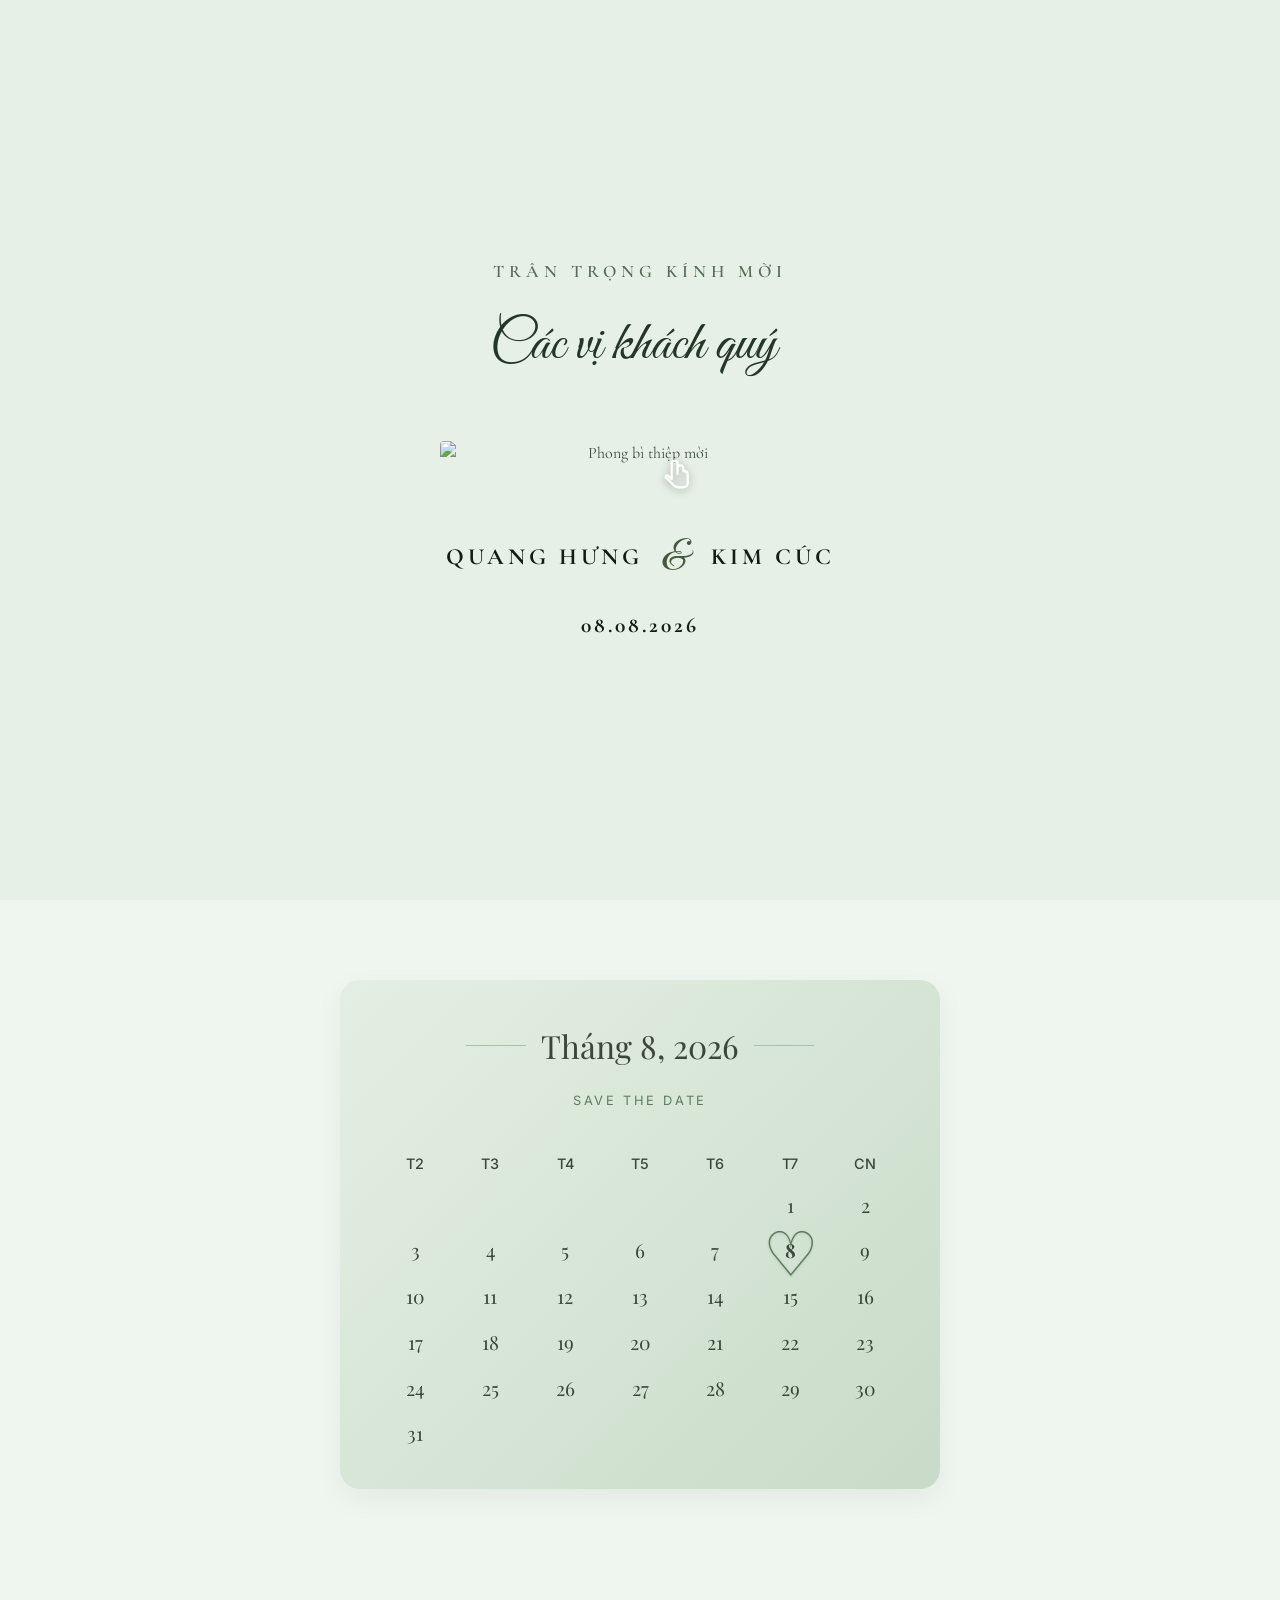
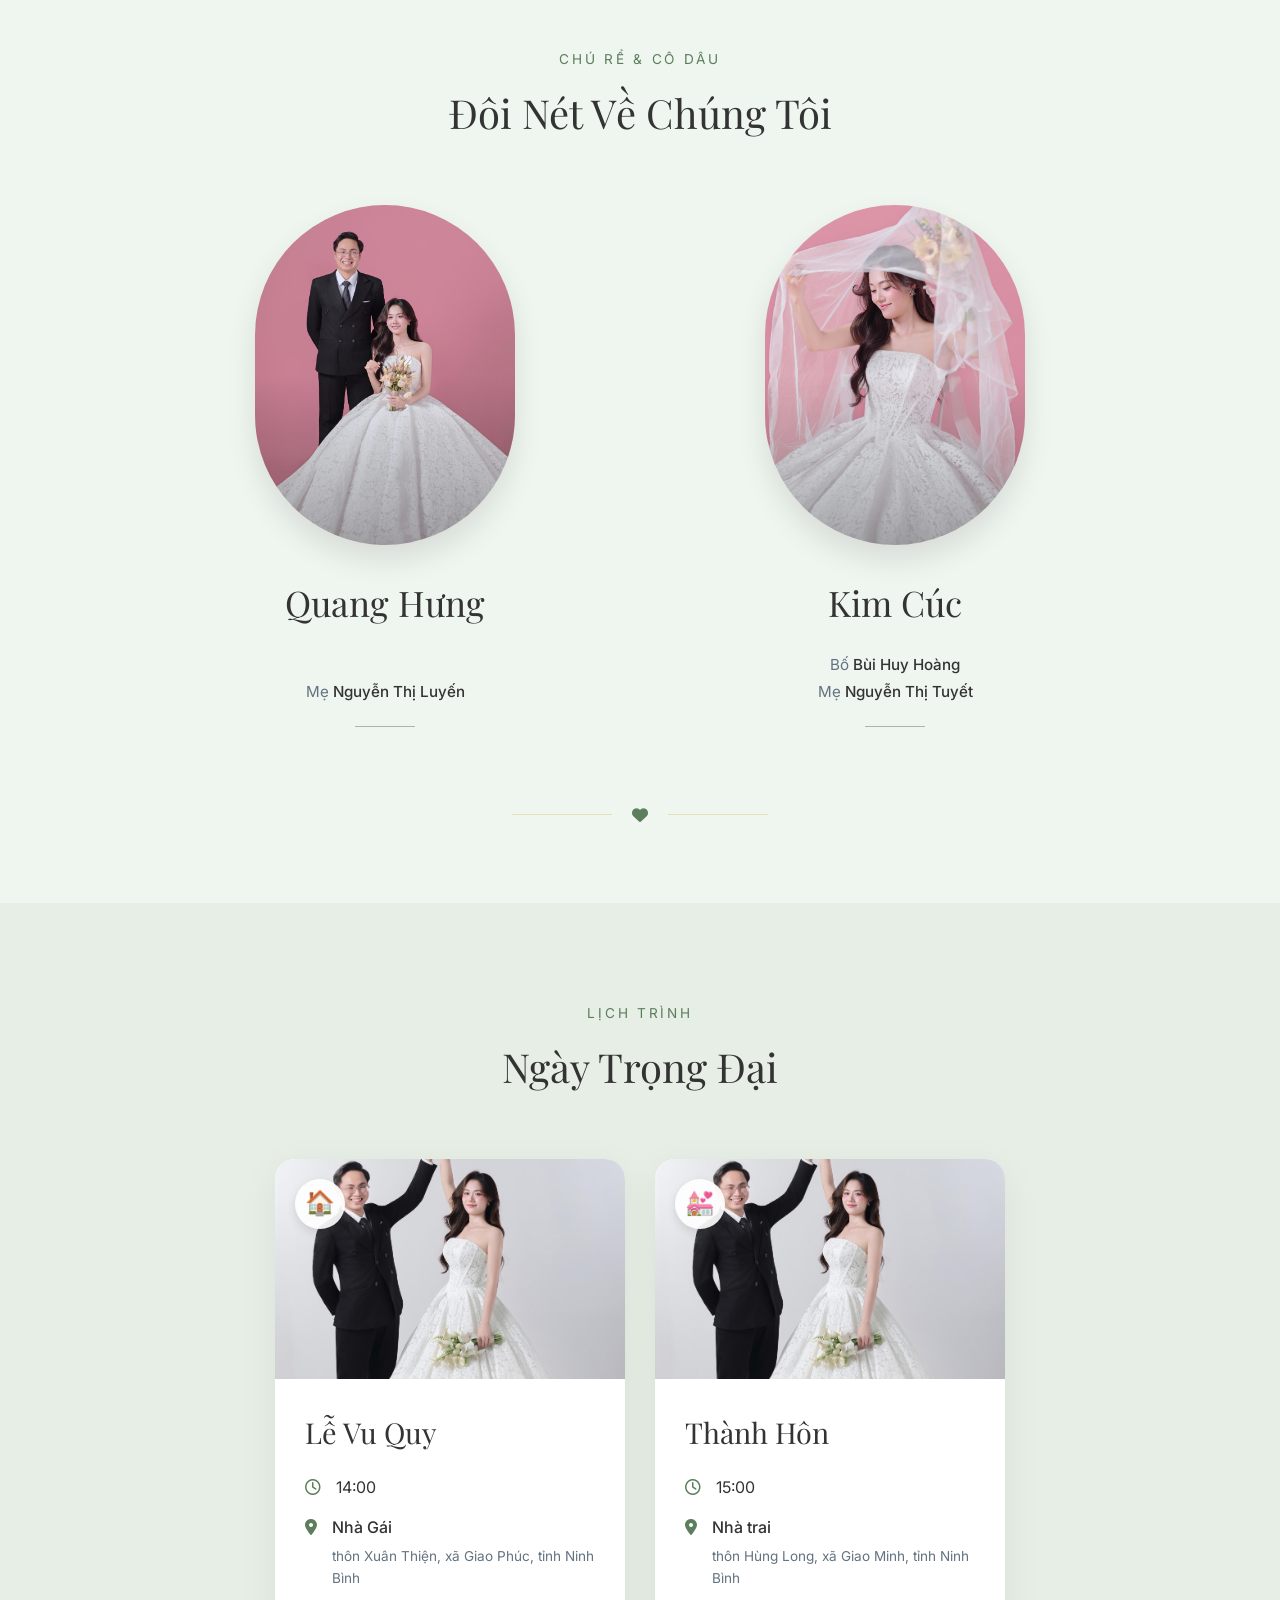
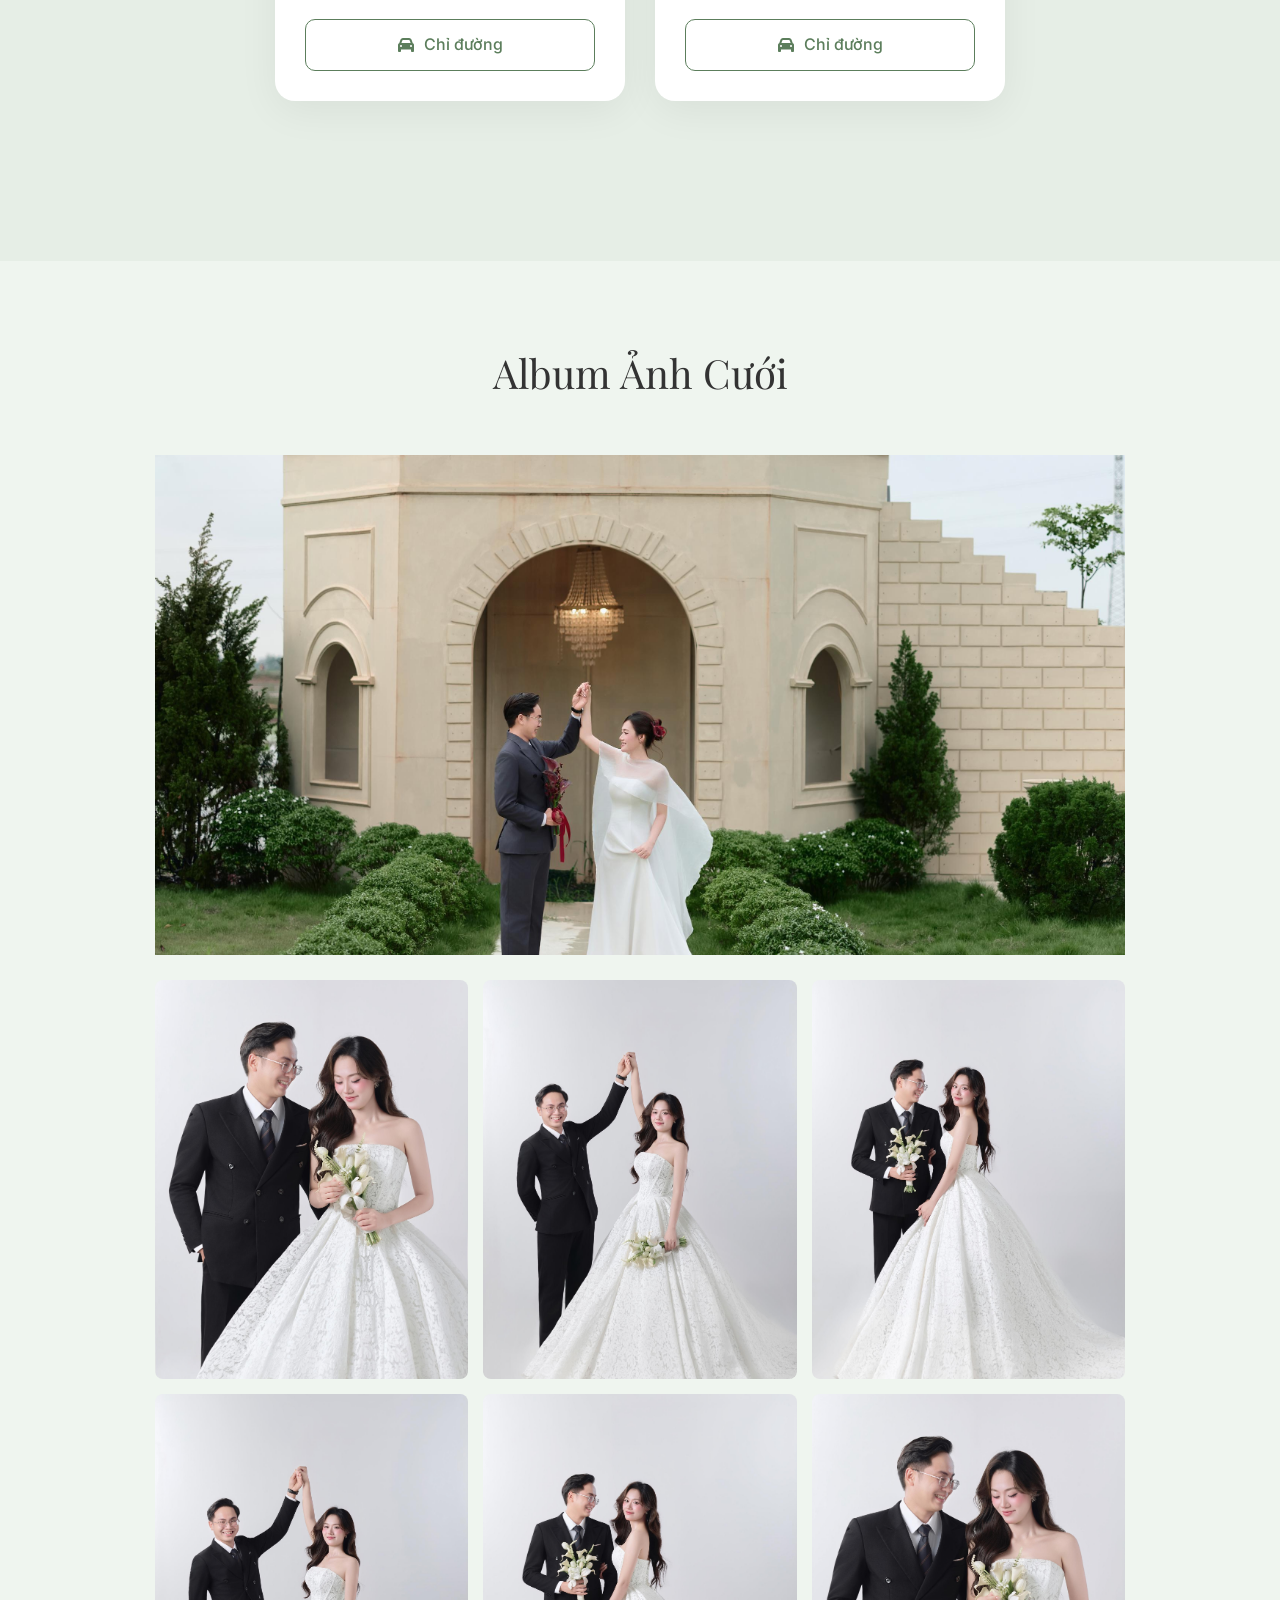
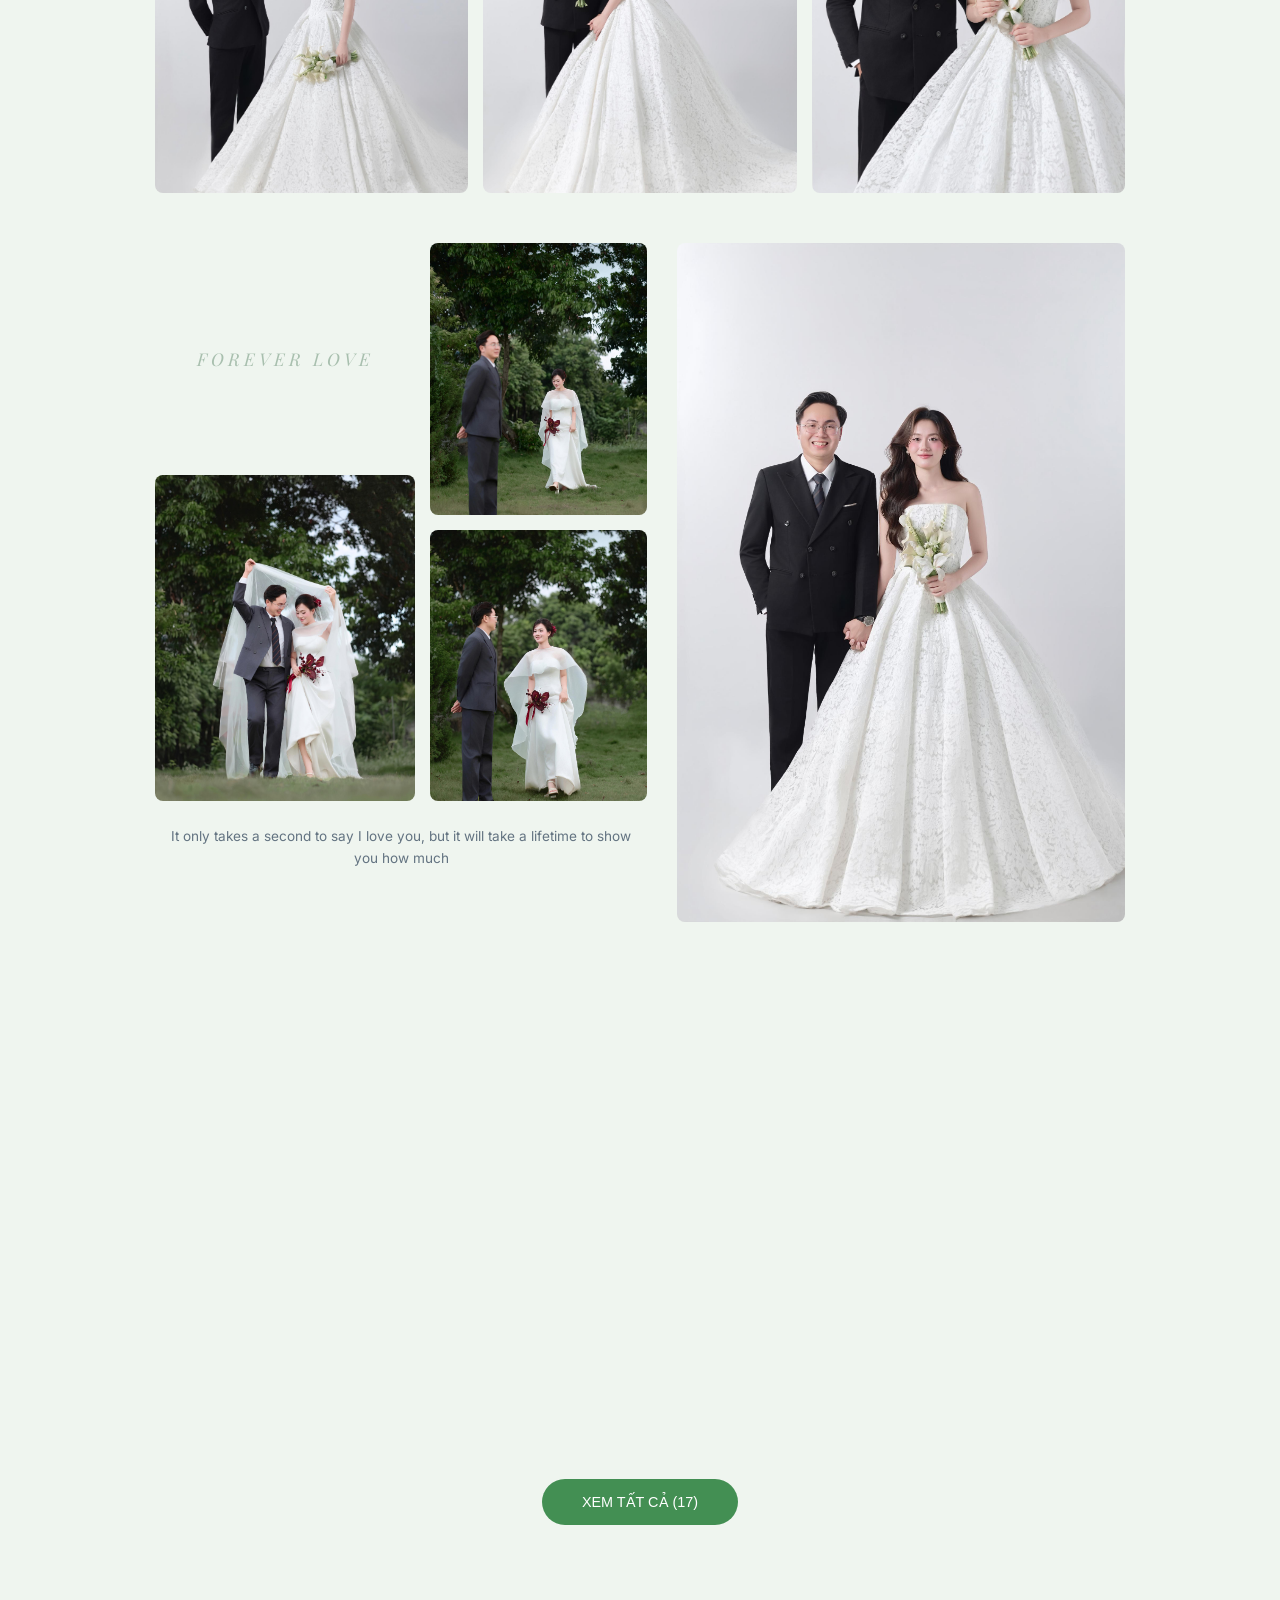
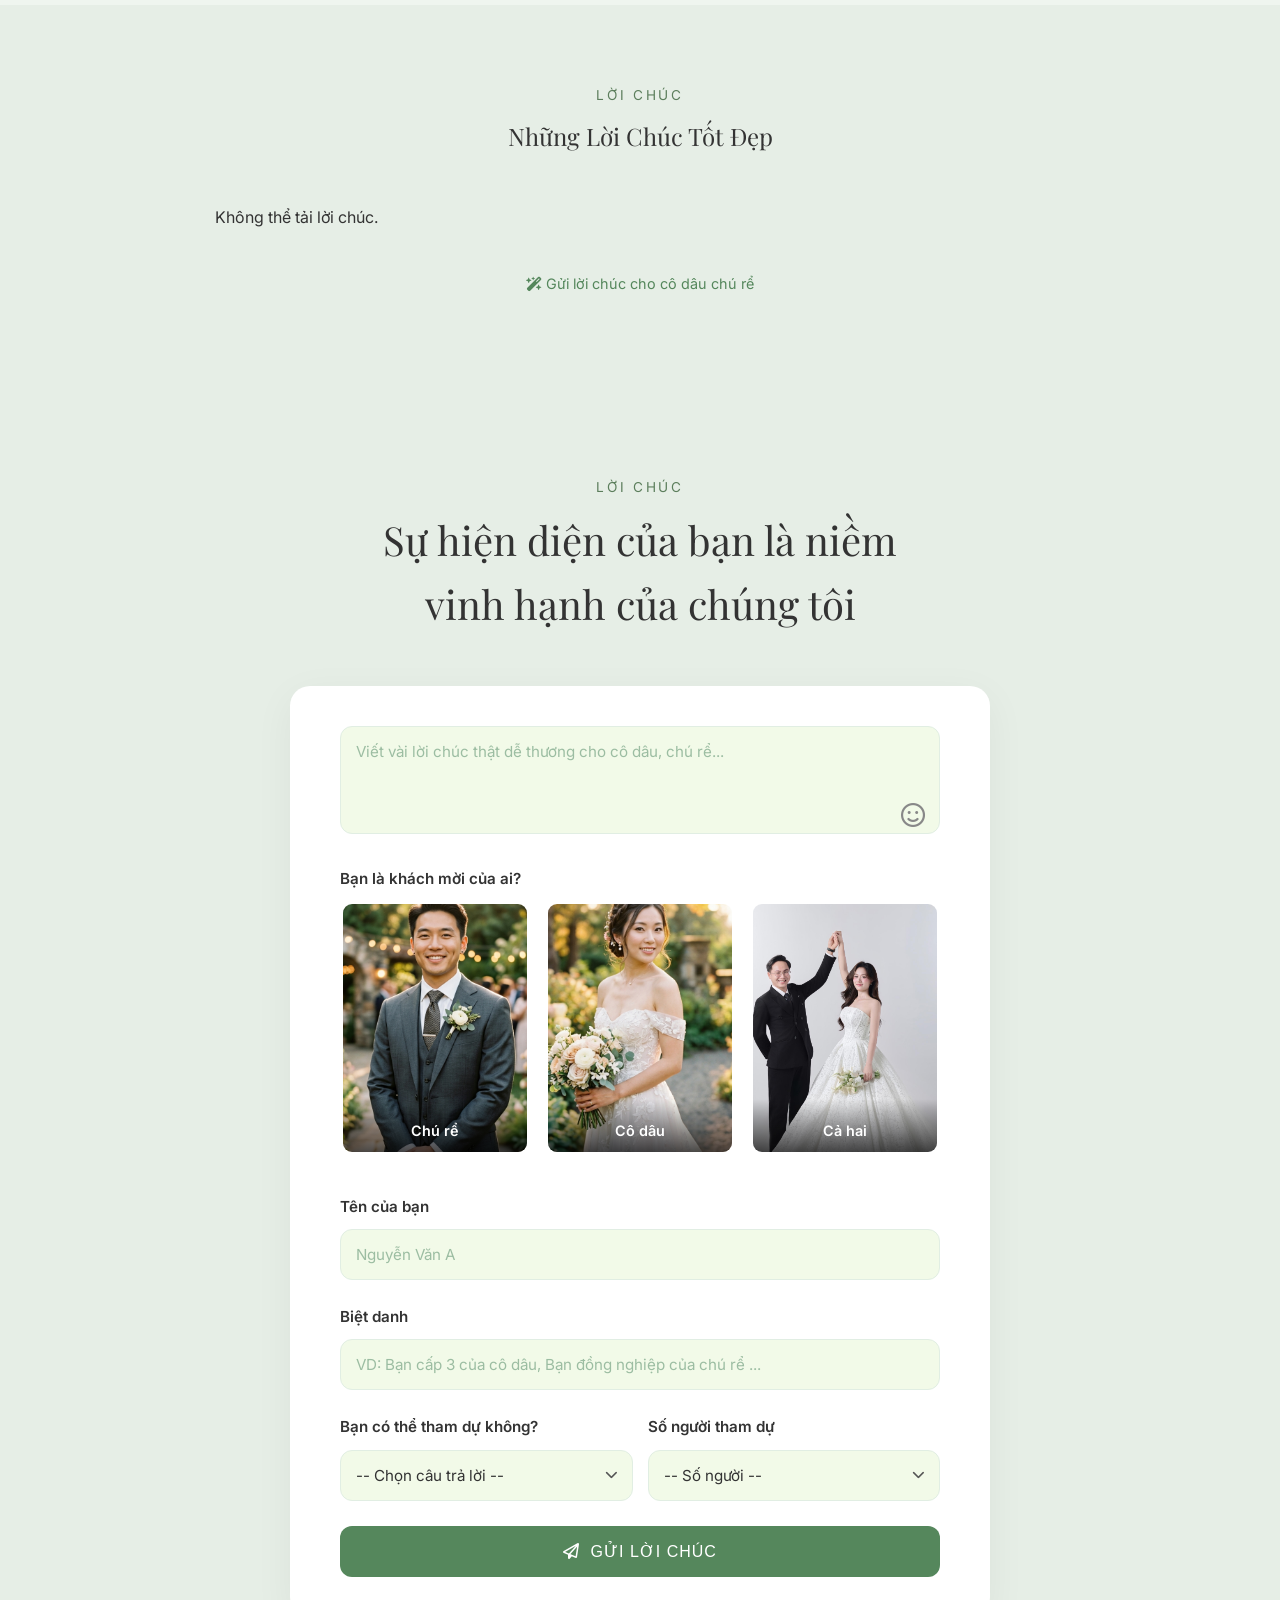
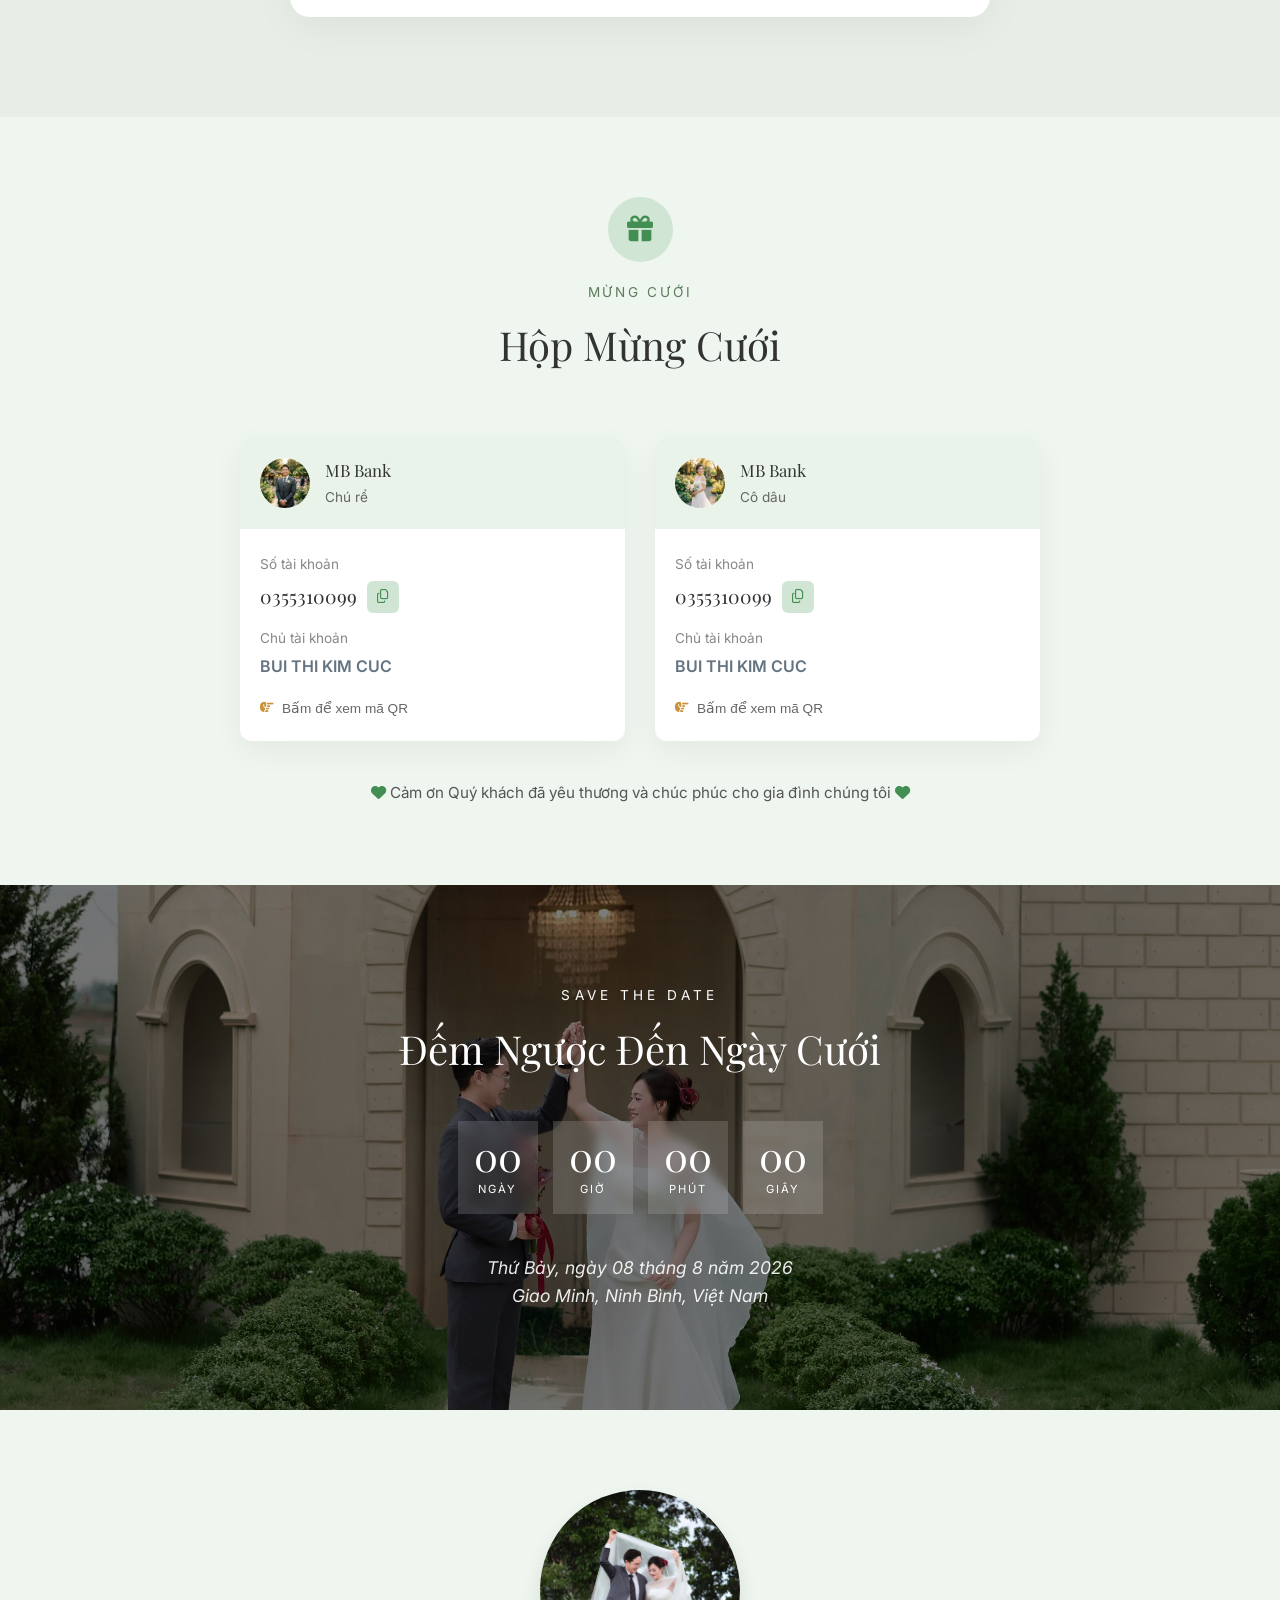
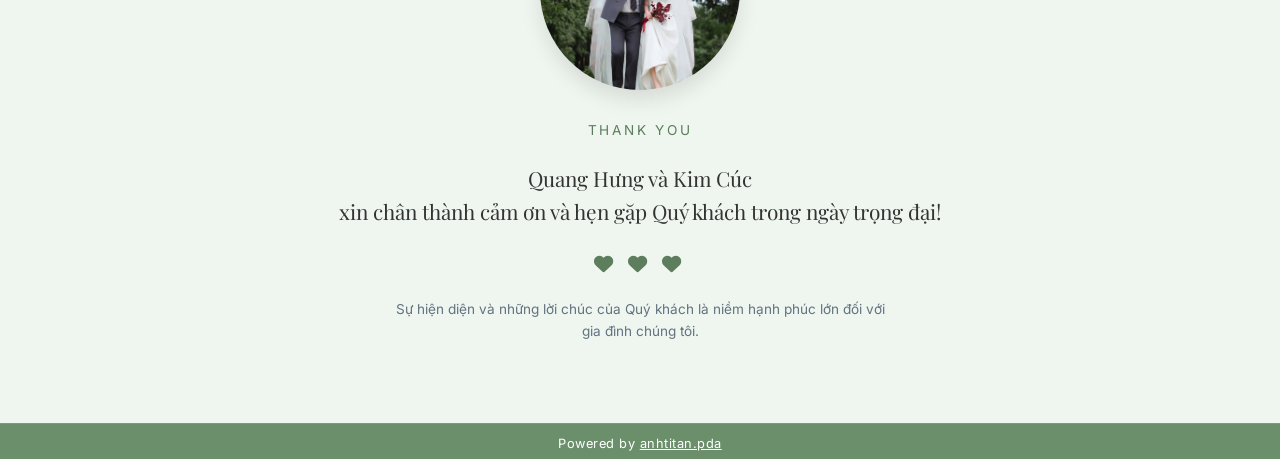
==== index.html @ 0439cf8e "sua ten, hieu ung thiep" ====
<!DOCTYPE html>
<html lang="vi">

<head>
    <meta charset="UTF-8">
    <meta name="viewport" content="width=device-width, initial-scale=1.0">
    <title>Quang Hưng & Kim Cúc</title>

    <!-- Favicon -->
    <link rel="icon" type="image/png" href="./assets/images/favicon.png">
    <link rel="apple-touch-icon" href="./assets/images/favicon.png">

    <!-- SEO Meta Tags -->
    <meta name="description" content="Trân trọng kính mời Quý khách đến tham dự lễ cưới của Quang Hưng và Kim Cúc">
    <meta property="og:title" content="Hưng & Cúc - We're Getting Married">
    <meta property="og:description" content="Trân trọng kính mời Quý khách đến tham dự lễ cưới">
    <meta property="og:type" content="website">

    <!-- Fonts -->
    <link rel="preconnect" href="https://fonts.googleapis.com">
    <link rel="preconnect" href="https://fonts.gstatic.com" crossorigin>
    <link
        href="https://fonts.googleapis.com/css2?family=Playfair+Display:ital,wght@0,400;0,500;0,600;0,700;1,400;1,500&family=Inter:wght@300;400;500;600&family=Cormorant+Garamond:ital,wght@0,400;0,600;1,400&family=Great+Vibes&display=swap"
        rel="stylesheet">

    <!-- Font Awesome -->
    <link rel="stylesheet" href="https://cdnjs.cloudflare.com/ajax/libs/font-awesome/6.4.0/css/all.min.css">

    <!-- CSS -->
    <link rel="stylesheet" href="./style.css">
</head>

<body>
    <!-- Invite Overlay -->
    <div id="inviteOverlay" class="invite-overlay">
        <div class="invite-container">
            <p class="top-text">TRÂN TRỌNG KÍNH MỜI</p>
            <h1 class="guest-name" id="guestName"></h1>

            <div class="envelope-wrapper" onclick="openInvite()">
                <img class="envelope-img" id="staticEnvelope"
                    src="https://pub-4ee034abad814cf5b2219f594c28724f.r2.dev/envelop/Screenshot_2026-05-16_095204_pw8jbt.png"
                    alt="Phong bì thiệp mời">
                <div class="css-envelope" id="animatedEnvelope">
                    <div class="env-back"></div>
                    <div class="env-letter">
                        <div class="letter-content">
                            <p style="font-family: 'Playfair Display', serif; font-size: 1.2rem; color: #55875c; margin: 0;">Save The Date</p>
                            <h3 style="font-family: 'Playfair Display', serif; font-size: 1.6rem; color: #111d13; margin: 10px 0;">Quang Hưng & Kim Cúc</h3>
                            <p style="font-size: 1.1rem; color: #55875c; font-weight: bold; margin: 0;">08.08.2026</p>
                        </div>
                    </div>
                    <div class="env-front-left"></div>
                    <div class="env-front-right"></div>
                    <div class="env-front-bottom"></div>
                    <div class="env-flap-wrapper">
                        <div class="env-flap"></div>
                        <div class="env-seal">❤</div>
                    </div>
                </div>
                <svg class="click-icon" viewBox="0 0 24 24" fill="none" xmlns="http://www.w3.org/2000/svg">
                    <path
                        d="M12 11V4C12 2.89543 11.1046 2 10 2C8.89543 2 8 2.89543 8 4V14.5L5.70711 12.2071C5.31658 11.8166 4.68342 11.8166 4.29289 12.2071C3.90237 12.5976 3.90237 13.2308 4.29289 13.6213L9.58579 18.9142C10.3361 19.6645 11.3537 20.0858 12.4142 20.0858H16C17.6569 20.0858 19 18.7426 19 17.0858V11C19 9.89543 18.1046 9 17 9H16V7C16 5.89543 15.1046 5 14 5C12.8954 5 12 5.89543 12 7V11Z"
                        stroke="white" stroke-width="1.5" stroke-linecap="round" stroke-linejoin="round"
                        fill="rgba(255,255,255,0.2)" />
                </svg>
            </div>

            <p class="couple-name">QUANG HƯNG <span>&</span> KIM CÚC</p>
            <p class="wedding-date">08.08.2026</p>
        </div>
    </div>

    <!-- Navbar -->
    <nav class="navbar" id="navbar">
        <div class="nav-container">
            <div class="nav-links left-links">
                <a href="#about">Câu chuyện</a>
                <a href="#timeline">Lịch trình</a>
            </div>
            <a href="#" class="nav-brand">H & C</a>
            <div class="nav-links right-links">
                <a href="#gallery">Album</a>
                <a href="#rsvp">Gửi lời chúc</a>
            </div>
            <button class="mobile-menu-btn" aria-label="Mở menu">
                <i class="fa-solid fa-bars"></i>
            </button>
        </div>
        <!-- Mobile Menu -->
        <div class="mobile-menu">
            <a href="#about">Câu chuyện</a>
            <a href="#timeline">Lịch trình</a>
            <a href="#gallery">Album</a>
            <a href="#rsvp">Gửi lời chúc</a>
        </div>
    </nav>

    <!-- Hero Section -->
    <header class="hero" id="home">
        <div class="hero-bg" style="background-image: url('./assets/images/wd/21071.jpg');">
            <div class="hero-overlay"></div>
        </div>
        <div class="hero-content fade-in-up">
            <p class="hero-subtitle">LỄ THÀNH HÔN</p>
            <h1 class="hero-title">
                <span class="name">Quang Hưng</span>
                <span class="ampersand">&</span>
                <span class="name">Kim Cúc</span>
            </h1>
            <div class="hero-divider"></div>
            <div class="hero-date">
                <span class="date-text">08.08.2026</span>
                <span class="location-text">Giao Minh, Ninh Bình, Việt Nam</span>
            </div>
        </div>
        <div class="scroll-indicator">
            <i class="fa-solid fa-chevron-down"></i>
        </div>
        <div class="hero-curve">
            <svg viewBox="0 0 1440 120" fill="none" xmlns="http://www.w3.org/2000/svg" preserveAspectRatio="none">
                <path
                    d="M0 120L60 110C120 100 240 80 360 70C480 60 600 60 720 65C840 70 960 80 1080 85C1200 90 1320 90 1380 90L1440 90V120H1380C1320 120 1200 120 1080 120C960 120 840 120 720 120C600 120 480 120 360 120C240 120 120 120 60 120H0Z"
                    fill="currentColor"></path>
            </svg>
        </div>
    </header>

    <!-- Save The Date (Calendar) -->
    <section class="save-the-date fade-in-up" id="calendar">
        <div class="calendar-card">
            <div class="calendar-header">
                <div class="line"></div>
                <h2>Tháng 8, 2026</h2>
                <div class="line"></div>
            </div>
            <p class="calendar-subtitle">SAVE THE DATE</p>

            <div class="calendar-grid days-of-week">
                <span>T2</span><span>T3</span><span>T4</span><span>T5</span><span>T6</span><span>T7</span><span>CN</span>
            </div>
            <div class="calendar-grid days">
                <!-- Empty spaces for days of week alignment -->
                <div></div>
                <div></div>
                <div></div>
                <div></div>
                <div></div>
                <span>1</span><span>2</span>
                <span>3</span><span>4</span><span>5</span><span>6</span><span>7</span>
                <div class="wedding-day">
                    <span class="heart-bg">♡</span>
                    <span class="day-num">8</span>
                </div>
                <span>9</span>
                <span>10</span><span>11</span><span>12</span><span>13</span><span>14</span><span>15</span><span>16</span>
                <span>17</span><span>18</span><span>19</span><span>20</span><span>21</span><span>22</span><span>23</span>
                <span>24</span><span>25</span><span>26</span><span>27</span><span>28</span><span>29</span><span>30</span>
                <span>31</span>
            </div>
        </div>
    </section>

    <!-- About Section -->
    <section class="about" id="about">
        <div class="container">
            <div class="section-header text-center fade-in-up">
                <p class="subtitle">CHÚ RỂ & CÔ DÂU</p>
                <h2 class="title">Đôi Nét Về Chúng Tôi</h2>
            </div>

            <div class="couple-grid">
                <!-- Groom -->
                <div class="person groom fade-in-left">
                    <div class="image-wrapper">
                        <img src="./assets/images/wd/21078.jpg" alt="Chú rể Hưng" class="person-img">
                        <div class="img-overlay"></div>
                    </div>
                    <div class="person-info">
                        <h3>Quang Hưng</h3>
                        <div class="parents">
                            <p><br></p>
                            <p>Mẹ <span>Nguyễn Thị Luyến</span></p>
                        </div>
                        <div class="divider-small"></div>
                    </div>
                </div>

                <!-- Bride -->
                <div class="person bride fade-in-right">
                    <div class="image-wrapper">
                        <img src="./assets/images/wd/21076.jpg" alt="Cô dâu Cúc" class="person-img">
                        <div class="img-overlay"></div>
                    </div>
                    <div class="person-info">
                        <h3>Kim Cúc</h3>
                        <div class="parents">
                            <p>Bố <span>Bùi Huy Hoàng</span><br>Mẹ <span>Nguyễn Thị Tuyết</span></p>
                        </div>
                        <div class="divider-small"></div>
                    </div>
                </div>
            </div>

            <div class="couple-divider fade-in-up">
                <div class="line"></div>
                <i class="fa-solid fa-heart"></i>
                <div class="line"></div>
            </div>
        </div>
    </section>

    <!-- Timeline Section -->
    <section class="timeline" id="timeline">
        <div class="container">
            <div class="section-header text-center fade-in-up">
                <p class="subtitle">LỊCH TRÌNH</p>
                <h2 class="title">Ngày Trọng Đại</h2>
            </div>

            <div class="timeline-cards">
                <!-- Card 1 -->
                <div class="card fade-in-up">
                    <div class="card-img">
                        <img src="./assets/images/wd/21074.jpg" alt="Lễ Vu Quy">
                        <div class="icon-circle">🏠</div>
                    </div>
                    <div class="card-content">
                        <h3>Lễ Vu Quy</h3>
                        <div class="details">
                            <div class="detail-item">
                                <i class="fa-regular fa-clock"></i>
                                <span>14:00</span>
                            </div>
                            <div class="detail-item">
                                <i class="fa-solid fa-location-dot"></i>
                                <div>
                                    <p class="address">Nhà Gái</p>
                                    <p class="address-desc">thôn Xuân Thiện, xã Giao Phúc, tỉnh Ninh Bình</p>
                                </div>
                            </div>
                        </div>
                        <a href="https://maps.app.goo.gl/ouLVCbwnjX89oPxT6" target="_blank" class="btn-outline">
                            <i class="fa-solid fa-car"></i> Chỉ đường
                        </a>
                    </div>
                </div>

                <!-- Card 2 -->
                <div class="card fade-in-up delay-1">
                    <div class="card-img">
                        <img src="./assets/images/wd/21074.jpg" alt="Thành Hôn">
                        <div class="icon-circle">💒</div>
                    </div>
                    <div class="card-content">
                        <h3>Thành Hôn</h3>
                        <div class="details">
                            <div class="detail-item">
                                <i class="fa-regular fa-clock"></i>
                                <span>15:00</span>
                            </div>
                            <div class="detail-item">
                                <i class="fa-solid fa-location-dot"></i>
                                <div>
                                    <p class="address">Nhà trai</p>
                                    <p class="address-desc">thôn Hùng Long, xã Giao Minh, tỉnh Ninh Bình</p>
                                </div>
                            </div>
                        </div>
                        <a href="#" class="btn-outline">
                            <i class="fa-solid fa-car"></i> Chỉ đường
                        </a>
                    </div>
                </div>
            </div>


        </div>
    </section>

    <!-- Gallery Section -->
    <section class="gallery" id="gallery">
        <div class="container text-center">
            <h2 class="title fade-in-up">Album Ảnh Cưới</h2>
            <div class="gallery-wrapper">
                <!-- Part 1: Slider (Landscape) -->
                <div class="gallery-slider-container fade-in-up">
                    <div class="gallery-slider" id="gallerySlider">
                        <img src="./assets/images/wd/210715.jpg" class="slide active">
                        <img src="./assets/images/wd/210714.jpg" class="slide">
                        <img src="./assets/images/wd/210713.jpg" class="slide">
                    </div>
                </div>

                <!-- Part 2: 3-column masonry grid -->
                <div class="gallery-masonry-1 mt-4 fade-in-up delay-1">
                    <div class="gm-col"><img src="./assets/images/wd/21072.jpg"></div>
                    <div class="gm-col"><img src="./assets/images/wd/21074.jpg"></div>
                    <div class="gm-col"><img src="./assets/images/wd/21075.jpg"></div>
                    <div class="gm-col"><img src="./assets/images/wd/21074.jpg"></div>
                    <div class="gm-col"><img src="./assets/images/wd/21075.jpg"></div>
                    <div class="gm-col"><img src="./assets/images/wd/21072.jpg"></div>


                </div>

                <!-- Part 3: Asymmetric layout -->
                <div class="gallery-masonry-2 mt-4 fade-in-up delay-2">
                    <div class="gm2-left-block">
                        <div class="gm2-grid-inner">
                            <div class="gm2-inner-left">
                                <div class="forever-love-wrapper">
                                    <h3 class="forever-love">FOREVER LOVE</h3>
                                </div>
                                <img src="./assets/images/wd/21071.jpg" class="gm2-inner-left-img">
                            </div>
                            <div class="gm2-inner-right">
                                <img src="./assets/images/wd/210716.jpg">
                                <img src="./assets/images/wd/210717.jpg">
                            </div>
                        </div>
                        <p class="love-quote">It only takes a second to say I love you, but it will take a lifetime to
                            show you how much</p>
                    </div>
                    <div class="gm2-right-block">
                        <img src="./assets/images/wd/21073.jpg">
                    </div>
                </div>

                <!-- Part 4: Center Box -->
                <div class="gallery-center-box mt-4 fade-in-up">
                    <div class="box-images">
                        <img src="./assets/images/wd/210711.jpg">
                        <img src="./assets/images/wd/210712.jpg">
                    </div>
                    <h3 class="box-title">LOVE WHISPERS<br>THROUGH THE LEAVES</h3>
                    <p class="box-desc">In the quiet of the garden, love whispers through the leaves</p>
                </div>
            </div>

            <button class="btn-primary mt-4 fade-in-up"
                style="background-color: #438f53; border-radius: 30px; letter-spacing: 0;">XEM TẤT CẢ (17)</button>
        </div>
    </section>

    <!-- Video Section -->
    <!-- <section class="video-section">
        <div class="container text-center">
            <div class="section-header fade-in-up">
                <h2 class="title">Video Cưới</h2>
                <p class="video-desc">Cùng nhìn lại những khoảnh khắc đáng nhớ nhất trong chặng đường tình yêu của chúng
                    mình nhé.</p>
            </div>
            <div class="video-wrapper fade-in-up">
                <iframe src="https://www.youtube.com/embed/q0b5UrP-YuE?si=m5lC3p6x9948Dk6X" title="Wedding Video"
                    frameborder="0"
                    allow="accelerometer; autoplay; clipboard-write; encrypted-media; gyroscope; picture-in-picture"
                    allowfullscreen></iframe>
            </div>
        </div>
    </section> -->

    <!-- Wishes Section -->
    <section class="wishes-section fade-in-up" id="wishes">
        <div class="container">
            <p class="subtitle text-center">LỜI CHÚC</p>
            <h2 class="section-title text-center" style="margin-bottom: 50px;">Những Lời Chúc Tốt Đẹp</h2>

            <div class="wishes-grid" id="wishesGrid">
                <!-- Loading State -->
                <div class="wish-loading text-center" id="wishesLoading">
                    <i class="fa-solid fa-spinner fa-spin"
                        style="font-size: 2rem; color: #55875c; margin-bottom: 10px;"></i>
                    <p>Đang tải những lời chúc ngọt ngào nhất...</p>
                </div>
            </div>

            <div class="wishes-actions text-center" style="margin-top: 40px;">
                <button class="btn-primary" id="btnViewAllWishes"
                    style="background-color: #55875c; display: none; padding: 12px 30px; font-weight: bold; font-size: 0.9rem;">XEM
                    TẤT CẢ (0)</button>
                <div style="margin-top: 20px;">
                    <a href="#rsvp" class="send-wish-link"
                        style="color: #55875c; text-decoration: none; font-size: 0.9rem;"><i
                            class="fa-solid fa-wand-magic-sparkles"></i> Gửi lời chúc cho cô dâu chú rể</a>
                </div>
            </div>
        </div>
    </section>

    <!-- RSVP Section -->
    <section class="rsvp" id="rsvp">
        <div class="container text-center fade-in-up">
            <p class="subtitle">LỜI CHÚC</p>
            <h2 class="title">Sự hiện diện của bạn là niềm vinh hạnh của chúng tôi</h2>

            <div class="rsvp-form-container">
                <form class="rsvp-form new-rsvp-form" id="rsvpForm">
                    <!-- Textarea for message -->
                    <div class="form-group message-group" style="position: relative;">
                        <textarea id="wishTextarea" name="message" rows="4"
                            placeholder="Viết vài lời chúc thật dễ thương cho cô dâu, chú rể..." required
                            style="resize: none;"></textarea>
                        <i class="fa-regular fa-face-smile smile-icon" id="emojiBtn"></i>
                        <emoji-picker id="emojiPicker" class="hidden-emoji-picker"></emoji-picker>
                    </div>

                    <!-- Who invited you -->
                    <div class="form-group guest-of-group text-left">
                        <label class="form-label">Bạn là khách mời của ai?</label>
                        <div class="guest-cards">
                            <label class="guest-card">
                                <input type="radio" name="guestOf" value="Chú rể" required>
                                <div class="card-content">
                                    <img src="./assets/images/groom.png" alt="Chú rể">
                                    <div class="card-overlay">Chú rể</div>
                                </div>
                            </label>
                            <label class="guest-card">
                                <input type="radio" name="guestOf" value="Cô dâu">
                                <div class="card-content">
                                    <img src="./assets/images/bride.png" alt="Cô dâu">
                                    <div class="card-overlay">Cô dâu</div>
                                </div>
                            </label>
                            <label class="guest-card">
                                <input type="radio" name="guestOf" value="Cả hai">
                                <div class="card-content">
                                    <img src="./assets/images/wd/21074.jpg" alt="Cả hai">
                                    <div class="card-overlay">Cả hai</div>
                                </div>
                            </label>
                        </div>
                    </div>

                    <!-- Name and Nickname -->
                    <div class="form-group text-left">
                        <label class="form-label">Tên của bạn</label>
                        <input type="text" name="name" placeholder="Nguyễn Văn A" required>
                    </div>

                    <div class="form-group text-left">
                        <label class="form-label">Biệt danh</label>
                        <input type="text" name="nickname"
                            placeholder="VD: Bạn cấp 3 của cô dâu, Bạn đồng nghiệp của chú rể ...">
                    </div>

                    <!-- Attendance and Guest Count -->
                    <div class="form-row">
                        <div class="form-group text-left half-width">
                            <label class="form-label">Bạn có thể tham dự không?</label>
                            <div class="custom-select-wrapper">
                                <select name="attendance" required>
                                    <option value="" disabled selected>-- Chọn câu trả lời --</option>
                                    <option value="Có">Có, tôi sẽ đến!</option>
                                    <option value="Không">Tiếc quá, tôi không thể đến</option>
                                </select>
                            </div>
                        </div>
                        <div class="form-group text-left half-width">
                            <label class="form-label">Số người tham dự</label>
                            <div class="custom-select-wrapper">
                                <select name="guestCount" required>
                                    <option value="" disabled selected>-- Số người --</option>
                                    <option value="1">1 người</option>
                                    <option value="2">2 người</option>
                                    <option value="3">3 người</option>
                                    <option value="4+">4 người trở lên</option>
                                    <option value="0">0 (Không tham dự)</option>
                                </select>
                            </div>
                        </div>
                    </div>

                    <button type="submit" class="btn-primary w-full send-btn" style="background-color: #55875c;">
                        <i class="fa-regular fa-paper-plane" style="margin-right: 5px;"></i> GỬI LỜI CHÚC
                    </button>
                </form>
                <p id="formMessage" class="form-message" style="display: none;"></p>
            </div>
        </div>
    </section>
    <!-- Gift Section -->
    <section class="gift-section" id="gift">
        <div class="container">
            <div class="section-header text-center fade-in-up">
                <div class="gift-icon-wrapper">
                    <i class="fa-solid fa-gift"></i>
                </div>
                <p class="subtitle">MỪNG CƯỚI</p>
                <h2 class="title">Hộp Mừng Cưới</h2>
            </div>
            <div class="gift-cards">
                <!-- Groom Card -->
                <div class="gift-card fade-in-up">
                    <div class="gift-card-inner">
                        <div class="gift-card-front">
                            <div class="gift-card-header">
                                <img src="./assets/images/groom.png" alt="Chú rể">
                                <div class="gift-card-title">
                                    <h3>MB Bank</h3>
                                    <p>Chú rể</p>
                                </div>
                            </div>
                            <div class="gift-card-body">
                                <div class="bank-info">
                                    <p class="label">Số tài khoản</p>
                                    <div class="account-number">
                                        <span>0355310099</span>
                                        <button class="copy-btn" data-copy="0355310099"><i
                                                class="fa-regular fa-copy"></i></button>
                                    </div>
                                    <p class="label mt-3">Chủ tài khoản</p>
                                    <p class="account-name">BUI THI KIM CUC</p>
                                    <button class="qr-btn"><i class="fa-solid fa-hand-point-right"></i> Bấm để xem mã
                                        QR</button>
                                </div>
                            </div>
                        </div>
                        <div class="gift-card-back">
                            <p class="qr-title">Quét mã để mừng cưới</p>
                            <img src="./assets/images/qr/qr_cuc.jpg" alt="QR Code">
                            <button class="qr-back-btn"><i class="fa-solid fa-hand-point-left"></i> Bấm để quay
                                lại</button>
                        </div>
                    </div>
                </div>

                <!-- Bride Card -->
                <div class="gift-card fade-in-up delay-1">
                    <div class="gift-card-inner">
                        <div class="gift-card-front">
                            <div class="gift-card-header">
                                <img src="./assets/images/bride.png" alt="Cô dâu">
                                <div class="gift-card-title">
                                    <h3>MB Bank</h3>
                                    <p>Cô dâu</p>
                                </div>
                            </div>
                            <div class="gift-card-body">
                                <div class="bank-info">
                                    <p class="label">Số tài khoản</p>
                                    <div class="account-number">
                                        <span>0355310099</span>
                                        <button class="copy-btn" data-copy="0355310099"><i
                                                class="fa-regular fa-copy"></i></button>
                                    </div>
                                    <p class="label mt-3">Chủ tài khoản</p>
                                    <p class="account-name">BUI THI KIM CUC</p>
                                    <button class="qr-btn"><i class="fa-solid fa-hand-point-right"></i> Bấm để xem mã
                                        QR</button>
                                </div>
                            </div>
                        </div>
                        <div class="gift-card-back">
                            <p class="qr-title">Quét mã để mừng cưới</p>
                            <img src="./assets/images/qr/qr_cuc.jpg" alt="QR Code">
                            <button class="qr-back-btn"><i class="fa-solid fa-hand-point-left"></i> Bấm để quay
                                lại</button>
                        </div>
                    </div>
                </div>
            </div>

            <div class="gift-footer fade-in-up delay-2">
                <p><i class="fa-solid fa-heart" style="color: #438f53;"></i> Cảm ơn Quý khách đã yêu thương và chúc phúc
                    cho gia đình chúng tôi <i class="fa-solid fa-heart" style="color: #438f53;"></i></p>
            </div>
        </div>
    </section>
    <!-- Countdown Section -->
    <section class="countdown-section fade-in-up"
        style="background-image: url('./assets/images/wd/210715.jpg'); background-position: 40% 70%;">
        <div class="countdown-overlay"></div>
        <div class="container text-center countdown-content">
            <p class="subtitle text-white">SAVE THE DATE</p>
            <h2 class="title text-white">Đếm Ngược Đến Ngày Cưới</h2>
            <div class="countdown-timer" id="countdown">
                <div class="time-box"><span id="days">00</span>
                    <p>NGÀY</p>
                </div>
                <div class="time-box"><span id="hours">00</span>
                    <p>GIỜ</p>
                </div>
                <div class="time-box"><span id="minutes">00</span>
                    <p>PHÚT</p>
                </div>
                <div class="time-box"><span id="seconds">00</span>
                    <p>GIÂY</p>
                </div>
            </div>
            <p class="countdown-date">Thứ Bảy, ngày 08 tháng 8 năm 2026 <br>Giao Minh, Ninh Bình, Việt Nam</p>
        </div>
    </section>

    <!-- Thank You Section -->
    <section class="thank-you-section text-center fade-in-up">
        <div class="container">
            <div class="thank-you-img-wrapper">
                <img src="./assets/images/wd/21071.jpg" alt="Couple" class="thank-you-img">
            </div>
            <p class="subtitle mt-4">THANK YOU</p>
            <p class="thank-you-text">Quang Hưng và Kim Cúc<br>xin chân thành cảm ơn và hẹn gặp Quý khách trong ngày
                trọng đại!</p>
            <div class="thank-you-hearts">
                <i class="fa-solid fa-heart"></i>
                <i class="fa-solid fa-heart"></i>
                <i class="fa-solid fa-heart"></i>
            </div>
            <p class="thank-you-subtext">Sự hiện diện và những lời chúc của Quý khách là niềm hạnh phúc lớn đối với gia
                đình chúng tôi.
                <br>
            </p>
        </div>
    </section>

    <!-- Footer -->
    <footer class="footer">
        <p>Powered by <a href="https://www.facebook.com/anhtitan.pda" target="_blank">anhtitan.pda</a> </p>
    </footer>

    <!-- Lightbox Modal -->
    <div id="lightbox" class="lightbox">
        <span class="lightbox-close">&times;</span>
        <div class="lightbox-counter"></div>
        <div class="lightbox-content">
            <img id="lightbox-img" src="" alt="Wedding Photo">
        </div>
        <a class="lightbox-prev">&#10094;</a>
        <a class="lightbox-next">&#10095;</a>
    </div>

    <!-- Wishes Modal -->
    <div id="wishesModal" class="wishes-modal">
        <div class="wishes-modal-content">
            <div class="wishes-modal-left">
                <img src="./assets/images/wd/21073.jpg" alt="Couple">
            </div>
            <div class="wishes-modal-right">
                <button class="wishes-close-btn" id="closeWishesModal"><i class="fa-solid fa-xmark"></i></button>
                <div class="wishes-modal-header">
                    <h3><i class="fa-regular fa-envelope" style="color: #d15656; margin-right: 8px;"></i> Lời chúc</h3>
                    <p>Tổng cộng <span id="wishesTotalCount">0</span> lời chúc &bull; Cuộn xuống để xem thêm</p>
                </div>
                <div class="wishes-scroll-container" id="wishesModalList">
                    <!-- Sẽ được điền bằng Javascript -->
                </div>
            </div>
        </div>
    </div>

    <!-- Scripts -->
    <script type="module" src="https://cdn.jsdelivr.net/npm/emoji-picker-element@^1/index.js"></script>
    <script src="./script.js"></script>
</body>

</html>
---- style.css ----
/* Reset & Base */
* {
    margin: 0;
    padding: 0;
    box-sizing: border-box;
}

:root {
    --primary-color: #5c7e5c;
    /* Sage green */
    --primary-dark: #4a664a;
    --bg-light: #eff5ef;
    /* Light mint */
    --bg-secondary: #e6eee6;
    /* Darker mint */
    --text-main: #333333;
    --text-muted: #637381;
    --white: #ffffff;
    --font-serif: 'Playfair Display', serif;
    --font-sans: 'Inter', sans-serif;
    --transition: all 0.3s ease;
}

img {
    /* Đã gỡ bỏ transform: translateZ(0) vì nó tắt tính năng khử răng cưa của trình duyệt khi thu nhỏ ảnh */
    image-rendering: auto;
}

body {
    font-family: var(--font-sans);
    color: var(--text-main);
    background-color: var(--bg-light);
    line-height: 1.6;
    overflow-x: hidden;
}

h1,
h2,
h3,
h4,
h5,
h6,
.font-serif {
    font-family: var(--font-serif);
    font-weight: 400;
}

a {
    text-decoration: none;
    color: inherit;
}

.container {
    max-width: 1200px;
    margin: 0 auto;
    padding: 0 24px;
}

.text-center {
    text-align: center;
}

/* Animations (Intersection Observer targets) */
.fade-in-up {
    opacity: 0;
    transform: translateY(40px);
    transition: opacity 0.8s ease-out, transform 0.8s ease-out;
}

.fade-in-left {
    opacity: 0;
    transform: translateX(-40px);
    transition: opacity 0.8s ease-out, transform 0.8s ease-out;
}

.fade-in-right {
    opacity: 0;
    transform: translateX(40px);
    transition: opacity 0.8s ease-out, transform 0.8s ease-out;
}

.fade-in-up.visible,
.fade-in-left.visible,
.fade-in-right.visible {
    opacity: 1;
    transform: translate(0);
}

.delay-1 {
    transition-delay: 0.2s;
}

.delay-2 {
    transition-delay: 0.4s;
}

/* Navbar */
.navbar {
    position: fixed;
    top: 0;
    left: 0;
    width: 100%;
    z-index: 1000;
    padding: 20px 0;
    transition: var(--transition);
    background: transparent;
}

.navbar.scrolled {
    background: rgba(255, 255, 255, 0.95);
    backdrop-filter: blur(10px);
    padding: 15px 0;
    box-shadow: 0 2px 10px rgba(0, 0, 0, 0.05);
}

.navbar.scrolled .nav-links a,
.navbar.scrolled .nav-brand {
    color: var(--text-main);
}

.navbar.scrolled .mobile-menu-btn {
    color: var(--text-main);
}

.nav-container {
    max-width: 1200px;
    margin: 0 auto;
    display: flex;
    justify-content: space-between;
    align-items: center;
    padding: 0 24px;
}

.nav-links {
    display: flex;
    gap: 30px;
}

.nav-links a {
    color: #fff;
    font-size: 0.85rem;
    text-transform: uppercase;
    letter-spacing: 2px;
    transition: var(--transition);
}

.nav-links a:hover {
    color: var(--primary-color);
}

.nav-brand {
    font-family: var(--font-serif);
    font-size: 1.8rem;
    color: #fff;
    letter-spacing: 2px;
}

.mobile-menu-btn {
    display: none;
    background: none;
    border: none;
    color: #fff;
    font-size: 1.5rem;
    cursor: pointer;
}

.mobile-menu {
    display: none;
    flex-direction: column;
    background: var(--bg-light);
    position: absolute;
    top: 100%;
    left: 0;
    width: 100%;
    padding: 20px 0;
    box-shadow: 0 4px 10px rgba(0, 0, 0, 0.1);
}

.mobile-menu a {
    padding: 15px 24px;
    color: var(--text-main);
    text-transform: uppercase;
    letter-spacing: 2px;
    font-size: 0.9rem;
}

@media (max-width: 768px) {
    .nav-links {
        display: none;
    }

    .mobile-menu-btn {
        display: block;
    }

    .mobile-menu.active {
        display: flex;
    }
}

/* Hero Section */
.hero {
    position: relative;
    height: 100vh;
    display: flex;
    align-items: center;
    justify-content: center;
    text-align: center;
    color: #fff;
    overflow: hidden;
}

.hero-bg {
    position: absolute;
    top: 0;
    left: 0;
    width: 100%;
    height: 100%;
    background-size: cover;
    background-position: center;
    background-repeat: no-repeat;
    transform: scale(1.15);
}

.hero.animate-active .hero-bg {
    animation: heroZoomOut 2s cubic-bezier(0.2, 0.8, 0.2, 1) forwards, zoomOutAmbient 20s infinite alternate 2s;
}

@keyframes heroZoomOut {
    0% {
        transform: scale(1.15);
        filter: blur(5px) brightness(1.2);
    }

    100% {
        transform: scale(1.05);
        filter: blur(0) brightness(1);
    }
}

@keyframes zoomOutAmbient {
    0% {
        transform: scale(1.05);
    }

    100% {
        transform: scale(1);
    }
}

/* Base content opacity */
.hero-content {
    position: relative;
    z-index: 10;
    padding: 0 20px;
    margin-top: 50px;
    opacity: 0;
}

.hero.animate-active .hero-content {
    animation: fadeIn 1s ease-out forwards;
}

@keyframes fadeIn {
    0% {
        opacity: 0;
    }

    100% {
        opacity: 1;
    }
}

.hero-overlay {
    position: absolute;
    top: 0;
    left: 0;
    width: 100%;
    height: 100%;
    background: rgba(0, 0, 0, 0.4);
}

.hero-content {
    position: relative;
    z-index: 10;
    padding: 0 20px;
    margin-top: 50px;
}

.hero-subtitle {
    font-size: 0.9rem;
    letter-spacing: 0.3em;
    margin-bottom: 20px;
    text-transform: uppercase;
}

.hero-title {
    font-size: 4rem;
    line-height: 1.2;
    margin-bottom: 30px;
    font-style: normal;
}

.hero-title .name {
    display: block;
    transform: skewX(-12deg);
    text-shadow: 2px 2px 4px rgba(0, 0, 0, 0.3);
    opacity: 0;
}

.hero.animate-active .hero-title .name:first-child {
    animation: slideInLeftName 1.2s cubic-bezier(0.2, 0.8, 0.2, 1) 0.4s forwards;
}

.hero.animate-active .hero-title .name:last-child {
    animation: slideInRightName 1.2s cubic-bezier(0.2, 0.8, 0.2, 1) 0.4s forwards;
}

.hero-title .ampersand {
    font-size: 2.5rem;
    font-style: normal;
    color: var(--primary-color);
    margin: 10px 0;
    display: block;
    transform: scale(0.5) skewX(-12deg);
    opacity: 0;
    text-shadow: 2px 2px 4px rgba(0, 0, 0, 0.3);
}

.hero.animate-active .hero-title .ampersand {
    animation: zoomInAmpersand 1s cubic-bezier(0.2, 0.8, 0.2, 1) 1s forwards;
}

@keyframes slideInLeftName {
    0% {
        transform: translateX(-40px) skewX(-12deg);
        opacity: 0;
    }

    100% {
        transform: translateX(0) skewX(-12deg);
        opacity: 1;
    }
}

@keyframes slideInRightName {
    0% {
        transform: translateX(40px) skewX(-12deg);
        opacity: 0;
    }

    100% {
        transform: translateX(0) skewX(-12deg);
        opacity: 1;
    }
}

@keyframes zoomInAmpersand {
    0% {
        transform: scale(0.5) skewX(-12deg);
        opacity: 0;
    }

    100% {
        transform: scale(1) skewX(-12deg);
        opacity: 1;
    }
}

.hero-divider {
    height: 1px;
    width: 100px;
    background: rgba(255, 255, 255, 0.6);
    margin: 0 auto 30px;
}

.hero-date {
    display: flex;
    flex-direction: column;
    gap: 10px;
}

.date-text {
    font-family: var(--font-serif);
    font-size: 2rem;
    letter-spacing: 2px;
}

.location-text {
    font-size: 0.85rem;
    letter-spacing: 2px;
    text-transform: uppercase;
    color: rgba(255, 255, 255, 0.8);
}

.scroll-indicator {
    position: absolute;
    bottom: 30px;
    left: 50%;
    transform: translateX(-50%);
    z-index: 10;
    animation: bounce 2s infinite;
    font-size: 1.2rem;
    color: rgba(255, 255, 255, 0.7);
}

@keyframes bounce {

    0%,
    20%,
    50%,
    80%,
    100% {
        transform: translateY(0) translateX(-50%);
    }

    40% {
        transform: translateY(-10px) translateX(-50%);
    }

    60% {
        transform: translateY(-5px) translateX(-50%);
    }
}

@media (min-width: 768px) {

    .hero-title .name,
    .hero-title .ampersand {
        display: inline-block;
        margin: 0 10px;
    }

    .hero-title {
        font-size: 5rem;
    }
}

.hero-curve {
    position: absolute;
    bottom: -1px;
    left: 0;
    width: 100%;
    overflow: hidden;
    line-height: 0;
}

.hero-curve svg {
    display: block;
    width: calc(100% + 1.3px);
    height: 90px;
    color: #eff5ef;
}

@media (max-width: 768px) {
    .hero-curve svg {
        height: 40px;
        /* Làm bẹt khung viền trên điện thoại để không bị méo */
    }
}

/* Save The Date Calendar */
.save-the-date {
    padding: 80px 20px;
    background: #eff5ef;
}

.calendar-card {
    max-width: 600px;
    margin: 0 auto;
    background: linear-gradient(135deg, #e4efe4 0%, #c9dbc8 100%);
    border-radius: 20px;
    padding: 40px;
    box-shadow: 0 10px 30px rgba(0, 0, 0, 0.05);
    text-align: center;
}

.calendar-header {
    display: flex;
    align-items: center;
    justify-content: center;
    gap: 15px;
    margin-bottom: 20px;
}

.calendar-header .line {
    height: 1px;
    width: 60px;
    background: #a4c2a4;
}

.calendar-header h2 {
    font-size: 2rem;
    color: #3b473b;
}

.calendar-subtitle {
    font-size: 0.8rem;
    letter-spacing: 0.2em;
    color: #5c7e5c;
    margin-bottom: 40px;
}

.calendar-grid {
    display: grid;
    grid-template-columns: repeat(7, 1fr);
    gap: 15px 5px;
}

.days-of-week {
    font-weight: 500;
    font-size: 0.9rem;
    margin-bottom: 15px;
    color: #3b473b;
}

.days {
    font-family: var(--font-serif);
    font-size: 1.2rem;
    color: #3b473b;
}

.wedding-day {
    position: relative;
    display: flex;
    align-items: center;
    justify-content: center;
    color: #5c7e5c;
    font-weight: bold;
}

@keyframes heartbeat {

    0%,
    100% {
        transform: scale(1.1);
    }

    50% {
        transform: scale(1.25);
    }
}

.heart-bg {
    position: absolute;
    font-size: 3.5rem;
    font-weight: 300;
    opacity: 1;
    z-index: 0;
    line-height: 1;
    transform: scale(1.1);
    filter: drop-shadow(0px 1px 1px rgba(0, 0, 0, 0.1));
    animation: heartbeat 2s infinite ease-in-out;
}

.day-num {
    position: relative;
    z-index: 1;
    color: #3b473b;
}

/* About Section */
.about {
    padding: 80px 0;
    background: var(--bg-light);
}

.section-header {
    margin-bottom: 60px;
}

.subtitle {
    font-size: 0.85rem;
    letter-spacing: 0.2em;
    color: var(--primary-color);
    margin-bottom: 10px;
}

.title {
    font-size: 2.5rem;
    color: var(--text-main);
}

.couple-grid {
    display: grid;
    grid-template-columns: 1fr;
    gap: 60px;
    max-width: 900px;
    margin: 0 auto;
}

@media (min-width: 768px) {
    .couple-grid {
        grid-template-columns: 1fr 1fr;
        gap: 120px;
    }
}

.person {
    text-align: center;
}

.image-wrapper {
    width: 260px;
    height: 340px;
    margin: 0 auto 30px;
    border-radius: 130px;
    overflow: hidden;
    position: relative;
    box-shadow: 0 15px 30px rgba(0, 0, 0, 0.1);
}

.person-img {
    width: 100%;
    height: 100%;
    object-fit: cover;
    transition: transform 0.8s ease;
}

.image-wrapper:hover .person-img {
    transform: scale(1.1);
}

.img-overlay {
    position: absolute;
    bottom: 0;
    left: 0;
    width: 100%;
    height: 50%;
    background: linear-gradient(to top, rgba(0, 0, 0, 0.3), transparent);
}

.role {
    font-size: 0.8rem;
    letter-spacing: 0.2em;
    color: var(--primary-color);
    margin-bottom: 10px;
    text-transform: uppercase;
}

.person-info h3 {
    font-size: 2.2rem;
    margin-bottom: 20px;
}

.parents {
    font-size: 0.95rem;
    color: var(--text-muted);
    line-height: 1.8;
}

.parents span {
    color: var(--text-main);
    font-weight: 500;
}

.divider-small {
    width: 60px;
    height: 1px;
    background: var(--primary-color);
    margin: 20px auto;
    opacity: 0.5;
}

.description {
    font-size: 0.95rem;
    color: var(--text-muted);
    max-width: 280px;
    margin: 0 auto;
}

.couple-divider {
    display: flex;
    align-items: center;
    justify-content: center;
    gap: 20px;
    margin-top: 60px;
    color: var(--primary-color);
}

.couple-divider .line {
    height: 1px;
    width: 100px;
    background: rgba(212, 175, 55, 0.3);
}

/* Timeline */
.timeline {
    padding: 100px 0;
    background: var(--bg-secondary);
}

.timeline-cards {
    display: flex;
    flex-wrap: wrap;
    justify-content: center;
    gap: 30px;
    margin-bottom: 60px;
}

.card {
    background: #fff;
    border-radius: 20px;
    overflow: hidden;
    width: 100%;
    max-width: 350px;
    box-shadow: 0 10px 40px rgba(0, 0, 0, 0.06);
}

.card-img {
    position: relative;
    height: 220px;
}

.card-img img {
    width: 100%;
    height: 100%;
    object-fit: cover;
}

.icon-circle {
    position: absolute;
    top: 20px;
    left: 20px;
    width: 50px;
    height: 50px;
    background: rgba(255, 255, 255, 0.9);
    border-radius: 50%;
    display: flex;
    align-items: center;
    justify-content: center;
    font-size: 1.5rem;
    box-shadow: 0 4px 10px rgba(0, 0, 0, 0.1);
}

.card-content {
    padding: 30px;
}

.card-content h3 {
    font-size: 1.8rem;
    margin-bottom: 20px;
    color: var(--text-main);
}

.details {
    display: flex;
    flex-direction: column;
    gap: 15px;
    margin-bottom: 30px;
}

.detail-item {
    display: flex;
    align-items: flex-start;
    gap: 15px;
    color: var(--text-main);
}

.detail-item i {
    color: var(--primary-color);
    margin-top: 4px;
}

.address {
    font-weight: 500;
}

.address-desc {
    font-size: 0.85rem;
    color: var(--text-muted);
    margin-top: 5px;
}

.btn-outline {
    display: inline-flex;
    align-items: center;
    justify-content: center;
    gap: 10px;
    width: 100%;
    padding: 12px;
    border: 1px solid var(--primary-color);
    border-radius: 10px;
    color: var(--primary-color);
    font-weight: 500;
    transition: var(--transition);
}

.btn-outline:hover {
    background: var(--primary-color);
    color: #fff;
}

/* Dress Code */
.dresscode-box {
    background: #fff;
    border-radius: 20px;
    padding: 40px;
    text-align: center;
    max-width: 400px;
    margin: 0 auto;
    box-shadow: 0 10px 40px rgba(0, 0, 0, 0.06);
}

.icon-wrapper {
    width: 70px;
    height: 70px;
    background: rgba(212, 175, 55, 0.1);
    border-radius: 50%;
    display: flex;
    align-items: center;
    justify-content: center;
    margin: 0 auto 20px;
}

.icon-wrapper i {
    font-size: 2rem;
    color: var(--primary-color);
}

.dresscode-box h3 {
    font-size: 1.5rem;
}

.dresscode-box p {
    font-size: 0.8rem;
    letter-spacing: 0.2em;
    color: var(--text-muted);
    margin-bottom: 25px;
}

.colors {
    display: flex;
    justify-content: center;
    gap: 20px;
}

.color-circle {
    width: 50px;
    height: 50px;
    border-radius: 50%;
    box-shadow: inset 0 2px 5px rgba(0, 0, 0, 0.1);
    transition: transform 0.3s ease;
}

.color-circle:hover {
    transform: scale(1.1);
}

/* Gallery Section */
.gallery {
    padding: 80px 0;
    background: var(--bg-light);
}

.gallery .title {
    margin-bottom: 50px;
}

.gallery-wrapper {
    max-width: 1000px;
    margin: 0 auto;
    padding: 0 15px;
}

.gallery-slider-container {
    width: 100%;
    height: 500px;
    position: relative;
    overflow: hidden;
    margin-bottom: 25px;
}

.gallery-slider .slide {
    position: absolute;
    top: 0;
    left: 0;
    width: 100%;
    height: 100%;
    object-fit: cover;
    opacity: 0;
    transition: opacity 1s ease-in-out;
}

.gallery-slider .slide.active {
    opacity: 1;
}

.gallery-masonry-1 {
    display: grid;
    grid-template-columns: repeat(3, 1fr);
    gap: 15px;
}

.gallery-masonry-1 img {
    width: 100%;
    height: 100%;
    aspect-ratio: 4/5;
    object-fit: cover;
}

.gallery-masonry-2 {
    display: grid;
    grid-template-columns: 1.1fr 1fr;
    gap: 30px;
    margin-top: 50px;
}

.gm2-left-block {
    display: flex;
    flex-direction: column;
}

.gm2-grid-inner {
    display: grid;
    grid-template-columns: 1.2fr 1fr;
    gap: 15px;
}

.gm2-inner-left {
    display: flex;
    flex-direction: column;
}

.forever-love-wrapper {
    flex: 1;
    display: flex;
    align-items: center;
    justify-content: center;
}

.forever-love {
    font-size: 1.1rem;
    letter-spacing: 4px;
    color: #a8bfae;
    font-style: italic;
    font-weight: 300;
    text-align: center;
    margin: 0;
}

.gm2-inner-left-img {
    width: 100%;
    aspect-ratio: 4/5;
    object-fit: cover;
}

.gm2-inner-right {
    display: flex;
    flex-direction: column;
    gap: 15px;
}

.gm2-inner-right img {
    width: 100%;
    aspect-ratio: 4/5;
    object-fit: cover;
}

.love-quote {
    font-size: 0.85rem;
    color: var(--text-muted);
    text-align: center;
    margin-top: 25px;
    padding: 0 10px;
}

.gm2-right-block img {
    width: 100%;
    height: 100%;
    object-fit: cover;
}

.gallery-center-box {
    background: linear-gradient(rgba(255, 255, 255, 0.85), rgba(255, 255, 255, 0.85)), url('./assets/images/couple.png');
    background-size: cover;
    background-position: center;
    padding: 35px 25px;
    max-width: 450px;
    margin: 60px auto;
    box-shadow: 0 10px 30px rgba(0, 0, 0, 0.05);
}

.box-images {
    display: grid;
    grid-template-columns: 1fr 1fr;
    gap: 15px;
    margin-bottom: 25px;
}

.box-images img {
    width: 100%;
    aspect-ratio: 3/4;
    object-fit: cover;
    border: 6px solid #fff;
    box-sizing: border-box;
    box-shadow: 0 5px 15px rgba(0, 0, 0, 0.1);
}

.box-title {
    font-family: var(--font-serif);
    color: #0b2b4d;
    font-size: 1.15rem;
    line-height: 1.4;
    margin-bottom: 12px;
    letter-spacing: 1px;
}

.box-desc {
    font-size: 0.85rem;
    color: #637381;
    font-style: italic;
}

/* Gallery Hover Effects */
.gallery-masonry-1 img,
.gm2-inner-left-img,
.gm2-inner-right img,
.gm2-right-block img,
.box-images img {
    transition: transform 0.3s ease, box-shadow 0.3s ease;
    border-radius: 8px;
}

.gallery-masonry-1 img:hover,
.gm2-inner-left-img:hover,
.gm2-inner-right img:hover,
.gm2-right-block img:hover,
.box-images img:hover,
.gallery-slider .slide:hover {
    transform: scale(1.015);
    box-shadow: 0 10px 20px rgba(0, 0, 0, 0.15);
    z-index: 2;
    position: relative;
}

@media (max-width: 768px) {
    .gallery-slider-container {
        height: 300px;
    }

    .gallery-masonry-1 {
        grid-template-columns: repeat(2, 1fr);
    }

    .gallery-masonry-2 {
        grid-template-columns: 1fr;
    }
}

.btn-primary {
    background: var(--primary-color);
    color: #fff;
    border: none;
    padding: 15px 40px;
    border-radius: 30px;
    font-size: 0.9rem;
    letter-spacing: 1px;
    cursor: pointer;
    transition: var(--transition);
    text-transform: uppercase;
}

.btn-primary:hover {
    background: var(--primary-dark);
    transform: translateY(-2px);
    box-shadow: 0 10px 20px rgba(212, 175, 55, 0.2);
}

/* Video Section */
.video-section {
    padding: 100px 0;
    background: #1a1a1a;
    color: #fff;
    position: relative;
}

.video-section .title {
    color: #fff;
}

.video-desc {
    color: rgba(255, 255, 255, 0.7);
    max-width: 600px;
    margin: 0 auto 40px;
}

.video-wrapper {
    position: relative;
    padding-bottom: 56.25%;
    /* 16:9 aspect ratio */
    height: 0;
    overflow: hidden;
    max-width: 900px;
    margin: 0 auto;
    border-radius: 20px;
    box-shadow: 0 20px 50px rgba(0, 0, 0, 0.5);
}

.video-wrapper iframe {
    position: absolute;
    top: 0;
    left: 0;
    width: 100%;
    height: 100%;
}

/* RSVP Section */
.rsvp {
    padding: 100px 0;
    background: var(--bg-secondary);
}

.rsvp .title {
    margin-bottom: 50px;
    max-width: 600px;
    margin-left: auto;
    margin-right: auto;
}

.rsvp-form-container {
    max-width: 700px; /* Tăng chiều ngang của form */
    margin: 0 auto;
    background: #fff;
    padding: 40px;
    border-radius: 20px;
    box-shadow: 0 10px 40px rgba(0, 0, 0, 0.05);
}

.form-group {
    margin-bottom: 25px;
    text-align: left;
}

.form-group input[type="text"],
.form-group textarea {
    width: 100%;
    padding: 15px;
    border: 1px solid #ddd;
    border-radius: 10px;
    font-family: var(--font-sans);
    font-size: 1rem;
    transition: var(--transition);
}

.form-group input:focus,
.form-group textarea:focus {
    outline: none;
    border-color: var(--primary-color);
}

.form-group label {
    display: block;
    margin-bottom: 15px;
    font-weight: 500;
    color: var(--text-main);
}

.radio-group {
    display: flex;
    flex-direction: column;
    gap: 15px;
}

.radio-group label {
    margin-bottom: 0;
    font-weight: 400;
    color: var(--text-muted);
    cursor: pointer;
    display: flex;
    align-items: center;
    gap: 10px;
}

.w-full {
    width: 100%;
}

.form-message {
    margin-top: 20px;
    color: #2e7d32;
    font-weight: 500;
}

/* Countdown Section */
.countdown-section {
    position: relative;
    padding: 100px 0;
    background-size: cover;
    background-position: center;
    background-attachment: fixed;
    color: #fff;
}

/* Trên màn hình máy tính, phóng to ảnh lên 115% để có khoảng trống dịch chuyển sang phải */
@media (min-width: 768px) {
    .countdown-section {
        background-size: 115vw auto;
    }
}

.countdown-overlay {
    position: absolute;
    top: 0;
    left: 0;
    width: 100%;
    height: 100%;
    background: rgba(0, 0, 0, 0.5);
}

.countdown-content {
    position: relative;
    z-index: 10;
}

.countdown-section .title,
.countdown-section .subtitle {
    color: #fff;
}

.countdown-section .subtitle {
    letter-spacing: 0.3em;
}

.countdown-timer {
    display: flex;
    justify-content: center;
    gap: 15px;
    margin: 40px 0;
}

.time-box {
    background: rgba(255, 255, 255, 0.15);
    backdrop-filter: blur(5px);
    padding: 15px;
    min-width: 80px;
}

.time-box span {
    font-size: 2.5rem;
    font-family: var(--font-serif);
    display: block;
    line-height: 1;
    margin-bottom: 5px;
}

.time-box p {
    font-size: 0.7rem;
    letter-spacing: 2px;
    margin: 0;
}

.countdown-date {
    font-style: italic;
    font-size: 1.1rem;
    opacity: 0.9;
}

/* Thank You Section */
.thank-you-section {
    padding: 80px 0;
    background: var(--bg-light);
}

.thank-you-img-wrapper {
    width: 200px;
    height: 200px;
    margin: 0 auto 30px;
    border-radius: 50%;
    overflow: hidden;
    box-shadow: 0 10px 20px rgba(0, 0, 0, 0.1);
}

.thank-you-img {
    width: 100%;
    height: 100%;
    object-fit: cover;
}

.thank-you-text {
    font-family: var(--font-serif);
    font-size: 1.3rem;
    color: var(--text-main);
    line-height: 1.6;
    margin: 20px 0;
}

.thank-you-hearts {
    color: var(--primary-color);
    font-size: 1.2rem;
    margin-bottom: 20px;
    letter-spacing: 5px;
}

.thank-you-subtext {
    font-size: 0.85rem;
    color: var(--text-muted);
    max-width: 500px;
    margin: 0 auto;
    line-height: 1.6;
}

/* Footer */
.footer {
    background: #6b8e6b;
    ;
    color: #e4efe4;
    padding: 0 0 5px;
}


.footer {
    border-top: 1px solid rgba(255, 255, 255, 0.1);
    padding-top: 10px;
    text-align: center;
}

.footer p {
    color: #ffffff;
    font-size: 0.8rem;
    letter-spacing: 0.5px;
    margin: 0;
}

.footer a {
    text-decoration: underline;
}

/* Lightbox */
.lightbox {
    display: none;
    position: fixed;
    z-index: 9999;
    left: 0;
    top: 0;
    width: 100%;
    height: 100%;
    background-color: rgba(0, 0, 0, 0.95);
    overflow: hidden;
    align-items: center;
    justify-content: center;
    opacity: 0;
    transition: opacity 0.3s ease;
}

.lightbox.show {
    display: flex;
    opacity: 1;
}

.lightbox-content {
    position: relative;
    max-width: 90%;
    max-height: 90vh;
}

#lightbox-img {
    max-width: 100%;
    max-height: 90vh;
    object-fit: contain;
    border-radius: 8px;
    box-shadow: 0 0 30px rgba(0, 0, 0, 0.5);
    user-select: none;
    -webkit-user-select: none;
    touch-action: pan-x pan-y; /* Cho phép thao tác zoom tự nhiên của trình duyệt */
    will-change: transform;
    transform: translateZ(0); /* Ép trình duyệt render ảnh trên một layer độc lập giữ nguyên độ nét */
}

.lightbox-close {
    position: absolute;
    top: 20px;
    right: 35px;
    color: #f1f1f1;
    font-size: 50px;
    font-weight: 300;
    cursor: pointer;
    z-index: 10001;
    transition: 0.3s;
}

.lightbox-close:hover {
    color: #bbb;
}

.lightbox-prev,
.lightbox-next {
    cursor: pointer;
    position: absolute;
    top: 50%;
    width: auto;
    padding: 16px;
    margin-top: -50px;
    color: white;
    font-weight: 300;
    font-size: 40px;
    transition: 0.3s;
    user-select: none;
    z-index: 10001;
}

.lightbox-prev {
    left: 30px;
}

.lightbox-next {
    right: 30px;
}

.lightbox-prev:hover,
.lightbox-next:hover {
    color: #bbb;
}

.lightbox-counter {
    position: absolute;
    top: 35px;
    left: 35px;
    color: #f1f1f1;
    font-size: 20px;
    font-family: var(--font-primary);
    font-weight: 300;
    z-index: 10001;
}

/* --- NEW RSVP FORM --- */
.new-rsvp-form {
    max-width: 600px;
    margin: 0 auto;
}

.new-rsvp-form .form-group {
    margin-bottom: 25px;
}

.new-rsvp-form .text-left {
    text-align: left;
}

.new-rsvp-form .form-label {
    display: block;
    margin-bottom: 10px;
    font-weight: 600;
    color: var(--text-main);
    font-size: 0.95rem;
}

/* Inputs & Textareas */
.new-rsvp-form input[type="text"],
.new-rsvp-form textarea,
.new-rsvp-form select {
    width: 100%;
    padding: 15px;
    border: 1px solid #e1eee3;
    border-radius: 12px;
    background-color: #f2fae8;
    color: var(--text-main);
    font-size: 0.95rem;
    font-family: inherit;
    box-sizing: border-box;
    transition: var(--transition);
}

.new-rsvp-form input[type="text"]:focus,
.new-rsvp-form textarea:focus,
.new-rsvp-form select:focus {
    outline: none;
    border-color: #a5cca9;
    background-color: #f7fdf0;
}

.new-rsvp-form input::placeholder,
.new-rsvp-form textarea::placeholder {
    color: #9cbda2;
}

/* Message Group */
.message-group {
    position: relative;
}

.smile-icon {
    position: absolute;
    bottom: 15px;
    right: 15px;
    font-size: 1.5rem;
    color: #888;
    cursor: pointer;
    transition: color 0.3s ease;
}

.smile-icon:hover {
    color: var(--primary-color);
}

.hidden-emoji-picker {
    display: none;
    position: absolute;
    bottom: 50px;
    right: 10px;
    z-index: 1000;
    box-shadow: 0 5px 20px rgba(0, 0, 0, 0.15);
    border-radius: 8px;
}

.hidden-emoji-picker.active {
    display: block;
}

/* Guest Cards */
.guest-cards {
    display: flex;
    gap: 15px;
}

.guest-card {
    flex: 1;
    position: relative;
    cursor: pointer;
    border-radius: 12px;
    overflow: hidden;
}

.guest-card input[type="radio"] {
    display: none;
}

.guest-card .card-content {
    position: relative;
    aspect-ratio: 3/4;
    /* Đổi thành khung dọc thay vì cố định 150px */
    border-radius: 12px;
    overflow: hidden;
    border: 3px solid transparent;
    transition: all 0.2s ease;
}

.guest-card img {
    width: 100%;
    height: 100%;
    object-fit: cover;
    object-position: top;
    /* Lấy từ phần đầu người trở xuống */
    display: block;
    transition: transform 0.3s ease;
    transform: scale(1.9);
    /* Phóng to mặc định luôn để lấp đầy khung */
}

.guest-card .card-overlay {
    position: absolute;
    bottom: 0;
    left: 0;
    width: 100%;
    padding: 20px 0 10px;
    background: linear-gradient(to top, rgba(0, 0, 0, 0.7), transparent);
    color: #fff;
    text-align: center;
    font-weight: 600;
    font-size: 0.9rem;
    z-index: 2;
}

.guest-card:hover img {
    transform: scale(2);
}

.guest-card input[type="radio"]:checked+.card-content {
    border-color: #55875c;
    box-shadow: 0 4px 10px rgba(85, 135, 92, 0.3);
}

/* Two columns row */
.form-row {
    display: flex;
    gap: 15px;
    margin-bottom: 25px;
}

.half-width {
    flex: 1;
    margin-bottom: 0 !important;
}

/* Custom Select */
.custom-select-wrapper {
    position: relative;
}

.custom-select-wrapper::after {
    content: '\f078';
    font-family: 'Font Awesome 6 Free';
    font-weight: 900;
    position: absolute;
    right: 15px;
    top: 50%;
    transform: translateY(-50%);
    pointer-events: none;
    color: #555;
    font-size: 0.8rem;
}

.custom-select-wrapper select {
    appearance: none;
    -webkit-appearance: none;
    -moz-appearance: none;
}

.send-btn {
    padding: 16px;
    font-size: 1rem;
    letter-spacing: 1px;
    border-radius: 12px;
}

@media (max-width: 600px) {
    .form-row {
        flex-direction: column;
    }

    .guest-card .card-content {
        height: 120px;
    }
}

/* --- END NEW RSVP FORM --- */

/* Gift Section */
.gift-section {
    padding: 80px 0;
}

.gift-icon-wrapper {
    width: 65px;
    height: 65px;
    background-color: #d1e5d5;
    border-radius: 50%;
    display: flex;
    align-items: center;
    justify-content: center;
    margin: 0 auto 20px;
}

.gift-icon-wrapper i {
    font-size: 26px;
    color: #438f53;
}

.gift-cards {
    display: grid;
    grid-template-columns: 1fr;
    gap: 30px;
    max-width: 800px;
    margin: 40px auto 0;
}

@media (min-width: 768px) {
    .gift-cards {
        grid-template-columns: 1fr 1fr;
    }
}

.gift-card {
    background: #fff;
    border-radius: 12px;
    overflow: hidden;
    box-shadow: 0 10px 30px rgba(0, 0, 0, 0.05);
    text-align: left;
}

.gift-card-header {
    background-color: #eaf3ea;
    padding: 20px;
    display: flex;
    align-items: center;
    gap: 15px;
}

.gift-card-header img {
    width: 50px;
    height: 50px;
    border-radius: 50%;
    object-fit: cover;
}

.gift-card-title h3 {
    margin: 0 0 3px 0;
    font-size: 1.05rem;
    color: #333;
}

.gift-card-title p {
    margin: 0;
    font-size: 0.85rem;
    color: #666;
}

.gift-card-body {
    padding: 25px 20px;
}

.bank-info .label {
    font-size: 0.85rem;
    color: #888;
    margin-bottom: 5px;
}

.bank-info .mt-3 {
    margin-top: 15px;
}

.account-number {
    display: flex;
    align-items: center;
    gap: 10px;
    font-family: var(--font-serif);
    font-size: 1.2rem;
    color: #333;
}

.copy-btn {
    background-color: #d1e5d5;
    color: #438f53;
    border: none;
    width: 32px;
    height: 32px;
    border-radius: 6px;
    cursor: pointer;
    display: flex;
    align-items: center;
    justify-content: center;
    transition: 0.2s;
}

.copy-btn:hover {
    background-color: #b8d4bd;
}

.account-name {
    font-weight: 600;
    color: var(--text-muted);
    margin-bottom: 20px;
}

.qr-btn {
    background: none;
    border: none;
    color: #666;
    font-size: 0.85rem;
    cursor: pointer;
    display: flex;
    align-items: center;
    gap: 8px;
    padding: 0;
    transition: 0.2s;
}

.qr-btn i {
    color: #c99339;
}

.qr-btn:hover {
    color: #438f53;
}

.gift-footer {
    text-align: center;
    margin-top: 40px;
    font-size: 0.95rem;
    color: #555;
}

/* Gift Card Flip */
.gift-card-inner {
    height: 100%;
}

.gift-card-inner.show-qr .gift-card-front {
    display: none;
}

.gift-card-inner.show-qr .gift-card-back {
    display: flex;
}

.gift-card-back {
    display: none;
    padding: 30px 20px;
    background: #fff;
    height: 100%;
    flex-direction: column;
    align-items: center;
    justify-content: center;
}

.qr-title {
    font-size: 0.95rem;
    color: var(--text-muted);
    margin-bottom: 15px;
}

.gift-card-back img {
    width: 180px;
    height: 180px;
    object-fit: cover;
    border: 1px solid #d1e5d5;
    border-radius: 8px;
    padding: 10px;
    margin-bottom: 20px;
}

.qr-back-btn {
    background: none;
    border: none;
    color: #666;
    font-size: 0.85rem;
    cursor: pointer;
    display: flex;
    align-items: center;
    gap: 8px;
    padding: 0;
    transition: 0.2s;
}

.qr-back-btn i {
    color: #c99339;
}

.qr-back-btn:hover {
    color: #438f53;
}

/* Invite Overlay */
body.no-scroll {
    overflow: hidden;
}

.invite-overlay {
    position: fixed;
    top: 0;
    left: 0;
    width: 100%;
    height: 100%;
    background-color: #e6f0e6;
    z-index: 999999;
    display: flex;
    flex-direction: column;
    align-items: center;
    justify-content: center;
    font-family: 'Cormorant Garamond', serif;
    color: #3b4d40;
    transition: opacity 0.5s ease, visibility 0.5s ease;
    overflow-y: auto;
}

.invite-overlay.hidden {
    opacity: 0;
    visibility: hidden;
}

.invite-container {
    text-align: center;
    width: 100%;
    max-width: 500px;
    padding: 20px;
}

.invite-container .top-text {
    letter-spacing: 5px;
    font-size: 1.1rem;
    margin-bottom: 15px;
    text-transform: uppercase;
    font-weight: 600;
    color: #556c55;
}

.invite-container .guest-name {
    font-family: 'Great Vibes', cursive;
    font-size: 3.5rem;
    margin: 0 0 50px 0;
    color: #243627;
    font-weight: 400;
    opacity: 0;
    animation: handwriting 1s ease-in-out forwards;
    animation-delay: 0.2s;
    /* Đảm bảo đuôi chữ cursive không bị cắt */
    padding-right: 15px;
}

@keyframes handwriting {
    0% {
        opacity: 1;
        clip-path: inset(0 100% 0 0);
    }

    100% {
        opacity: 1;
        clip-path: inset(0 -10% 0 0);
    }
}

.invite-container .envelope-wrapper {
    position: relative;
    width: 400px;
    max-width: 90%;
    margin: 0 auto 60px;
    cursor: pointer;
    perspective: 1500px; 
    transition: transform 0.3s ease;
}

.invite-container .envelope-wrapper:not(.open):hover {
    transform: scale(1.05);
}

.invite-container .envelope-img {
    width: 100%;
    height: auto;
    border-radius: 4px;
    display: block;
    animation: breathe 3.5s ease-in-out infinite;
    transform-origin: center;
}

@keyframes breathe {
    0%, 100% { transform: scale(1); }
    50% { transform: scale(1.03); }
}

/* CSS ENVELOPE DESIGN */
.css-envelope {
    display: none; /* Ẩn đi mặc định */
    position: relative;
    width: 100%;
    aspect-ratio: 1.5; 
    margin: 0 auto;
    background-color: #7a8d71; 
    border-radius: 4px;
    box-shadow: 0 15px 40px rgba(0,0,0,0.15);
}

.env-back {
    position: absolute; top: 0; left: 0; width: 100%; height: 100%;
    background-color: #7a8d71; 
    border-radius: 4px;
}

.env-letter {
    position: absolute;
    top: 5%; left: 5%; width: 90%; height: 90%;
    background: #fff;
    border-radius: 4px;
    z-index: 2;
    transition: transform 0.8s cubic-bezier(0.4, 0, 0.2, 1) 0.5s;
    box-shadow: 0 2px 10px rgba(0,0,0,0.1);
    display: flex;
    justify-content: center;
    align-items: center;
    text-align: center;
}

.env-front-left {
    position: absolute; top: 0; left: 0; width: 100%; height: 100%;
    background: #8da083;
    clip-path: polygon(0 0, 50% 50%, 0 100%);
    z-index: 3; pointer-events: none;
}

.env-front-right {
    position: absolute; top: 0; left: 0; width: 100%; height: 100%;
    background: #8da083;
    clip-path: polygon(100% 0, 50% 50%, 100% 100%);
    z-index: 3; pointer-events: none;
}

.env-front-bottom {
    position: absolute; top: 0; left: 0; width: 100%; height: 100%;
    background: #9ab092; 
    clip-path: polygon(0 100%, 50% 50%, 100% 100%);
    z-index: 4; pointer-events: none;
}

.env-flap-wrapper {
    position: absolute; top: 0; left: 0; width: 100%; height: 100%;
    z-index: 5;
    transform-origin: top;
    transition: transform 0.6s cubic-bezier(0.4, 0, 0.2, 1), z-index 0s 0.2s;
    transform-style: preserve-3d;
}

.env-flap {
    position: absolute; top: 0; left: 0; width: 100%; height: 100%;
    background: #a3b89b;
    clip-path: polygon(0 0, 100% 0, 50% 60%);
    backface-visibility: hidden; 
}

.env-seal {
    position: absolute;
    top: 60%; left: 50%;
    transform: translate(-50%, -50%);
    width: 45px; height: 45px;
    background: radial-gradient(circle, #e2c044, #a3821a);
    border-radius: 50%;
    box-shadow: 0 4px 10px rgba(0,0,0,0.3);
    display: flex;
    justify-content: center;
    align-items: center;
    backface-visibility: hidden;
}

.envelope-wrapper.open .env-flap-wrapper {
    transform: rotateX(180deg);
    z-index: 1; 
}

.envelope-wrapper.open .env-letter {
    transform: translateY(-40%);
    z-index: 4; 
}
.invite-container .click-icon {
    position: absolute;
    top: 70%;
    left: 55%;
    width: 35px;
    z-index: 5;
    animation: bounce 1.5s infinite;
    filter: drop-shadow(0 2px 4px rgba(0, 0, 0, 0.3));
}

@keyframes bounce {

    0%,
    100% {
        transform: translate(0, 0);
    }

    50% {
        transform: translate(6px, 6px);
    }
}

.invite-container .couple-name {
    letter-spacing: 4px;
    font-size: 1.45rem;
    margin: 0 0 15px 0;
    text-transform: uppercase;
    font-weight: 800;
    color: #111d13;
}

.invite-container .couple-name span {
    font-family: 'Great Vibes', cursive;
    font-size: 2.6rem;
    text-transform: lowercase;
    margin: 0 10px;
    color: #43593b;
    vertical-align: middle;
    font-weight: 400;
}

.invite-container .wedding-date {
    letter-spacing: 3px;
    font-size: 1.35rem;
    font-weight: 800;
    color: #111d13;
}

/* --- WISHES SECTION --- */
.wishes-section {
    padding: 80px 0;
    background-color: var(--bg-secondary);
}

.wishes-grid {
    display: grid;
    grid-template-columns: repeat(auto-fill, minmax(300px, 1fr));
    gap: 30px;
    max-width: 1000px;
    margin: 0 auto;
}

.wish-card {
    background: var(--white);
    border-radius: 10px;
    padding: 30px;
    box-shadow: 0 4px 15px rgba(0, 0, 0, 0.05);
    position: relative;
    transition: transform 0.3s ease;
}

.wish-card:hover {
    transform: translateY(-5px);
}

.wish-quote-icon {
    position: absolute;
    top: -15px;
    left: 20px;
    background: #55875c;
    color: white;
    width: 30px;
    height: 30px;
    border-radius: 50%;
    display: flex;
    align-items: center;
    justify-content: center;
    font-size: 0.9rem;
}

.wish-message {
    font-style: italic;
    color: var(--text-main);
    line-height: 1.6;
    margin-bottom: 20px;
    font-size: 1rem;
    word-wrap: break-word;
}

.wish-meta {
    display: flex;
    justify-content: space-between;
    align-items: flex-end;
    border-top: 1px solid #eee;
    padding-top: 15px;
}

.wish-author .author-name {
    font-weight: bold;
    color: #333;
    display: block;
    font-size: 0.95rem;
}

.wish-author .author-rel {
    font-size: 0.8rem;
    color: #888;
}

.wish-date {
    font-size: 0.75rem;
    color: #aaa;
}

/* --- WISHES MODAL --- */
.wishes-modal {
    display: none;
    position: fixed;
    top: 0;
    left: 0;
    width: 100%;
    height: 100%;
    background-color: rgba(0, 0, 0, 0.7);
    z-index: 9999;
    align-items: center;
    justify-content: center;
    padding: 20px;
}

.wishes-modal.active {
    display: flex;
}

.wishes-modal-content {
    background: var(--bg-light);
    width: 100%;
    max-width: 1100px;
    height: 90vh;
    border-radius: 12px;
    display: flex;
    overflow: hidden;
    position: relative;
    box-shadow: 0 10px 40px rgba(0, 0, 0, 0.4);
}

.wishes-modal-left {
    flex: 1;
    background: #000;
}

.wishes-modal-left img {
    width: 100%;
    height: 100%;
    object-fit: cover;
}

.wishes-modal-right {
    flex: 1.2;
    padding: 30px 20px 30px 30px;
    display: flex;
    flex-direction: column;
    position: relative;
}

.wishes-close-btn {
    position: absolute;
    top: 15px;
    right: 15px;
    background: rgba(0, 0, 0, 0.3);
    color: white;
    border: none;
    width: 32px;
    height: 32px;
    border-radius: 50%;
    cursor: pointer;
    z-index: 10;
    transition: background 0.3s;
}

.wishes-close-btn:hover {
    background: rgba(0, 0, 0, 0.6);
}

.wishes-modal-header {
    margin-bottom: 20px;
    padding-right: 30px;
}

.wishes-modal-header h3 {
    margin: 0 0 5px 0;
    font-family: 'Playfair Display', serif;
    color: #333;
    font-size: 1.5rem;
}

.wishes-modal-header p {
    font-size: 0.85rem;
    color: #666;
    margin: 0;
}

.wishes-scroll-container {
    flex: 1;
    overflow-y: auto;
    padding-right: 10px;
}

.wishes-scroll-container::-webkit-scrollbar {
    width: 6px;
}

.wishes-scroll-container::-webkit-scrollbar-thumb {
    background: #ccc;
    border-radius: 4px;
}

.wishes-scroll-container .wish-card {
    margin-bottom: 20px;
    padding: 25px;
    box-shadow: 0 2px 8px rgba(0, 0, 0, 0.03);
}

.wishes-scroll-container .wish-message {
    font-size: 1.15rem;
}

.wishes-scroll-container .wish-quote-icon {
    display: none;
}

@media (max-width: 768px) {
    .wishes-modal-left {
        display: none;
    }

    .wishes-modal-right {
        padding: 20px;
    }
}

/* Responsive cho thiệp mời trên điện thoại nhỏ (iPhone SE) */
.mobile-break {
    display: none;
}

@media (max-width: 480px) {
    .invite-container .guest-name {
        font-size: 2.5rem;
        margin-bottom: 35px;
    }

    .invite-container .envelope-wrapper {
        margin-bottom: 40px;
        width: 100%;
    }

    .invite-container .couple-name {
        font-size: 1.1rem;
        letter-spacing: 2px;
    }

    .invite-container .couple-name span {
        font-size: 2rem;
        margin: 0 5px;
    }

    .invite-container .wedding-date {
        font-size: 1.1rem;
        letter-spacing: 2px;
    }

    .hero-title {
        font-size: clamp(2rem, 13vw, 3.2rem);
    }

    .hero-title .name {
        white-space: nowrap;
    }

    .mobile-break {
        display: block !important;
    }
}
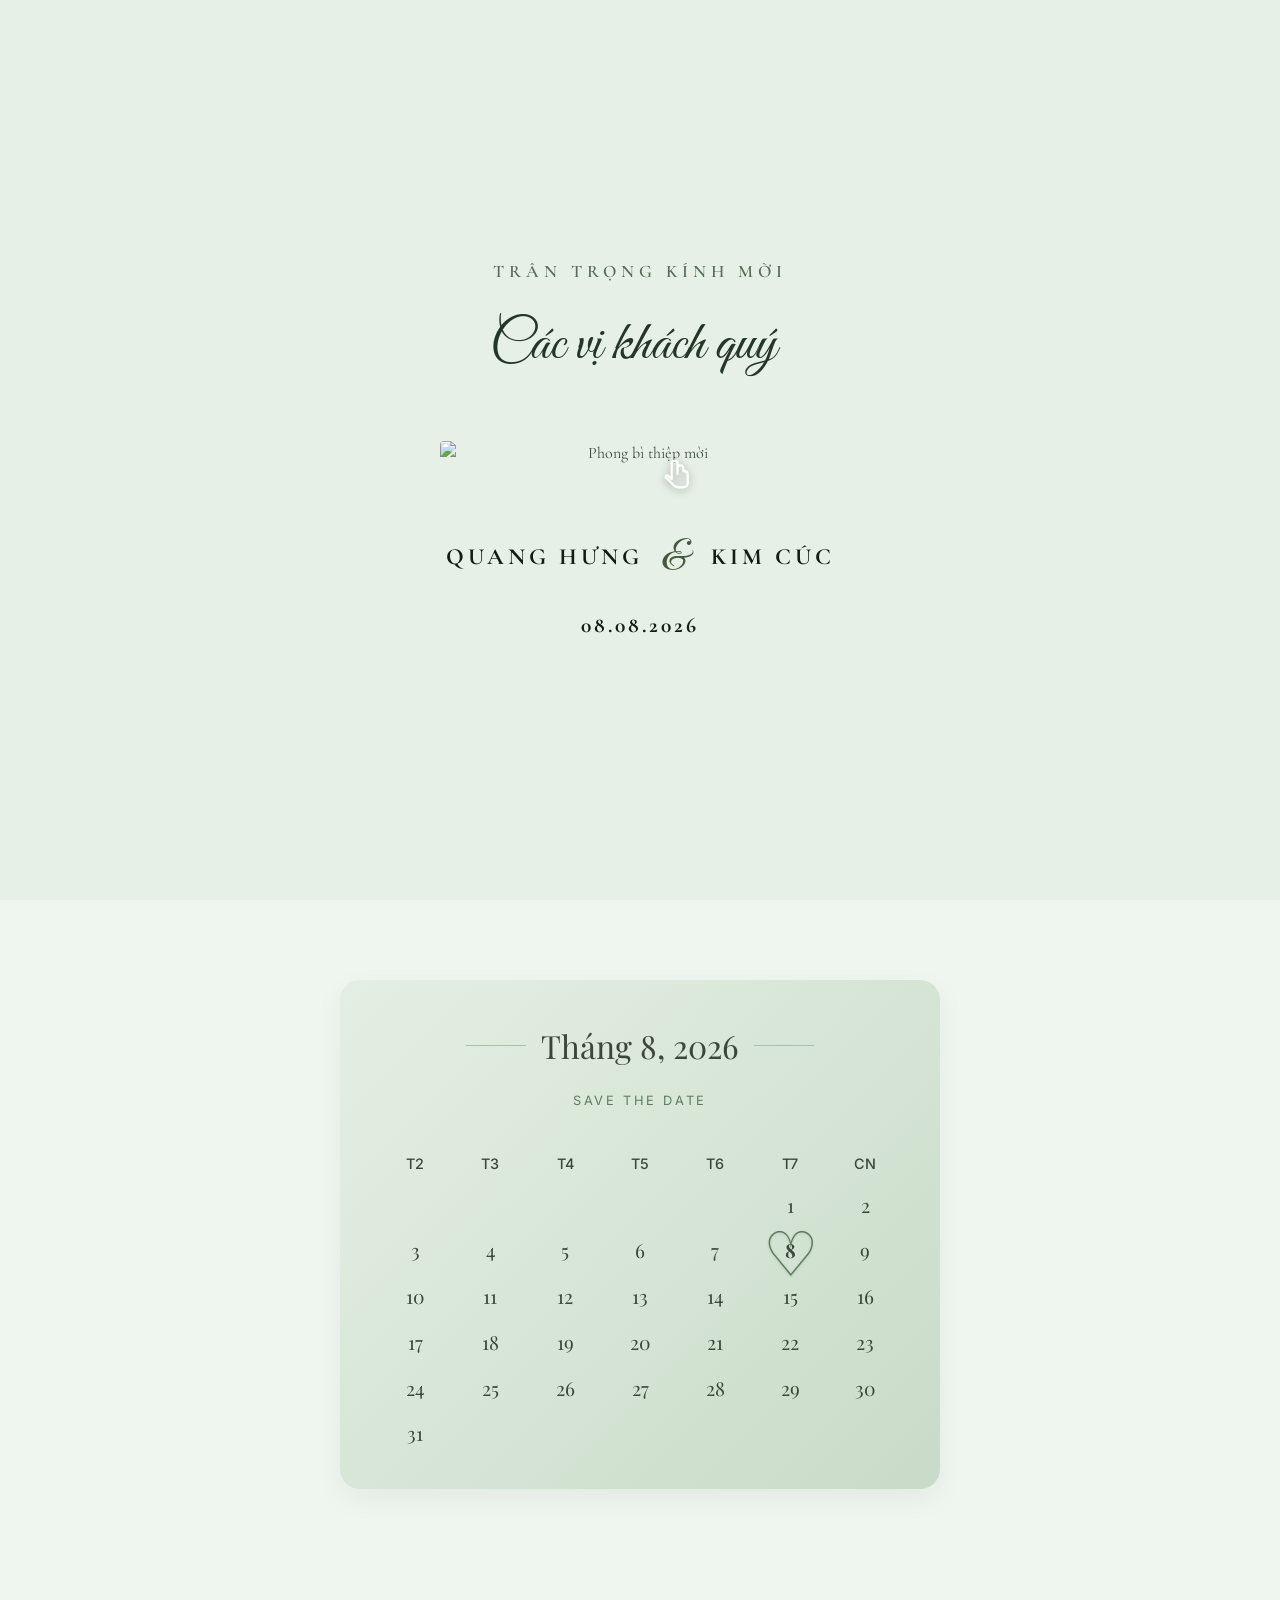
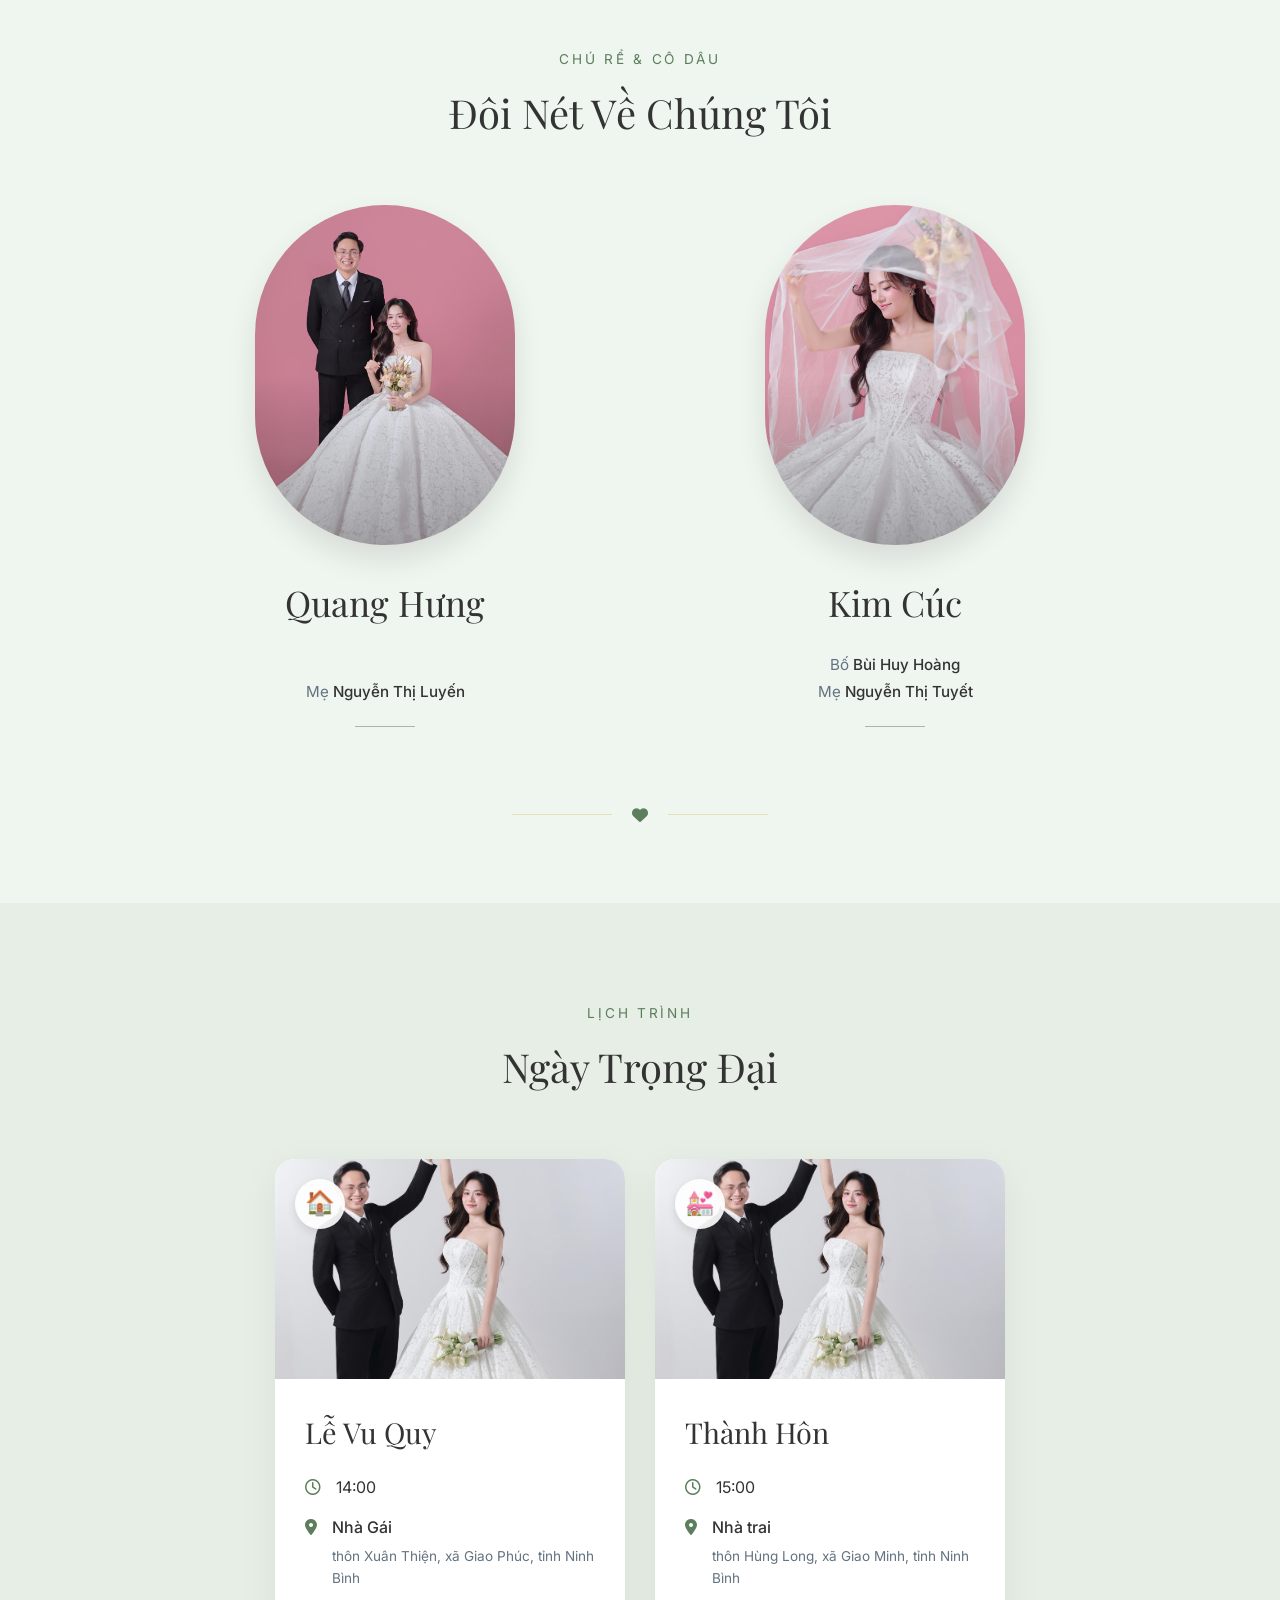
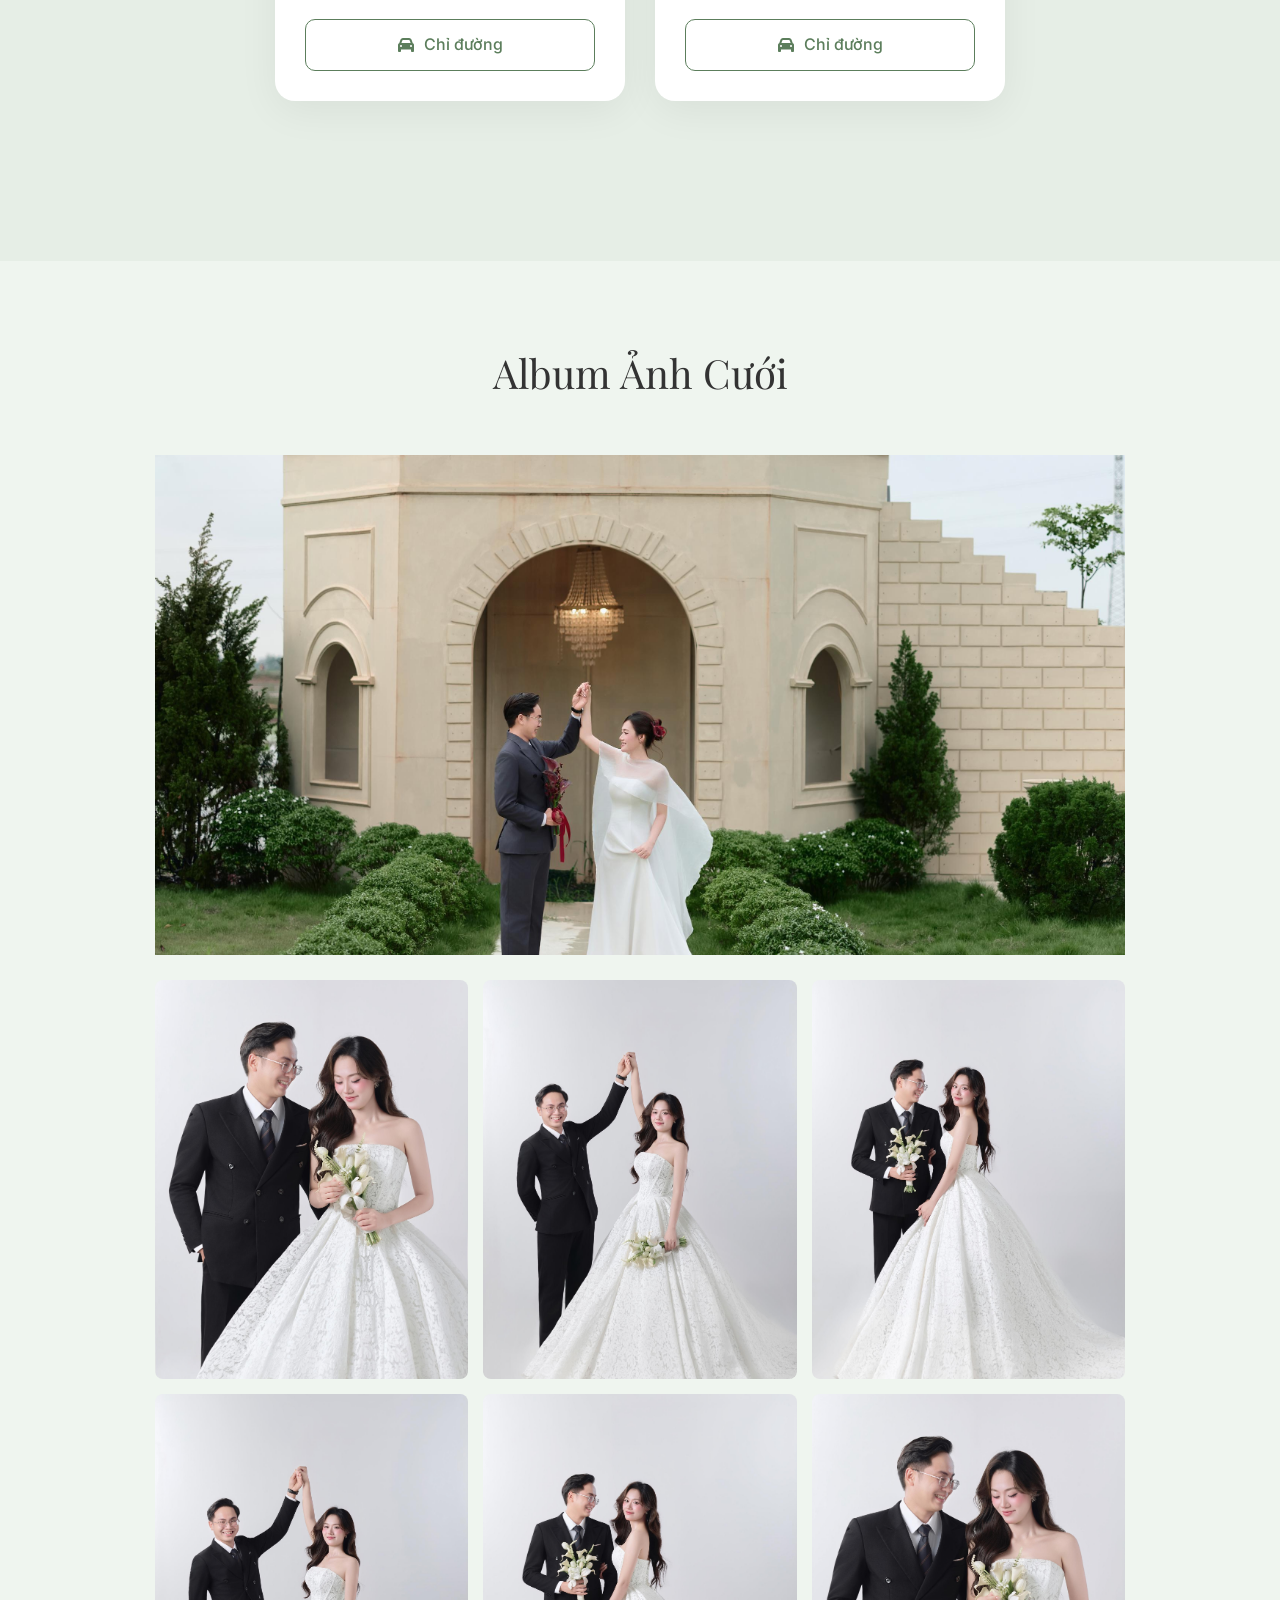
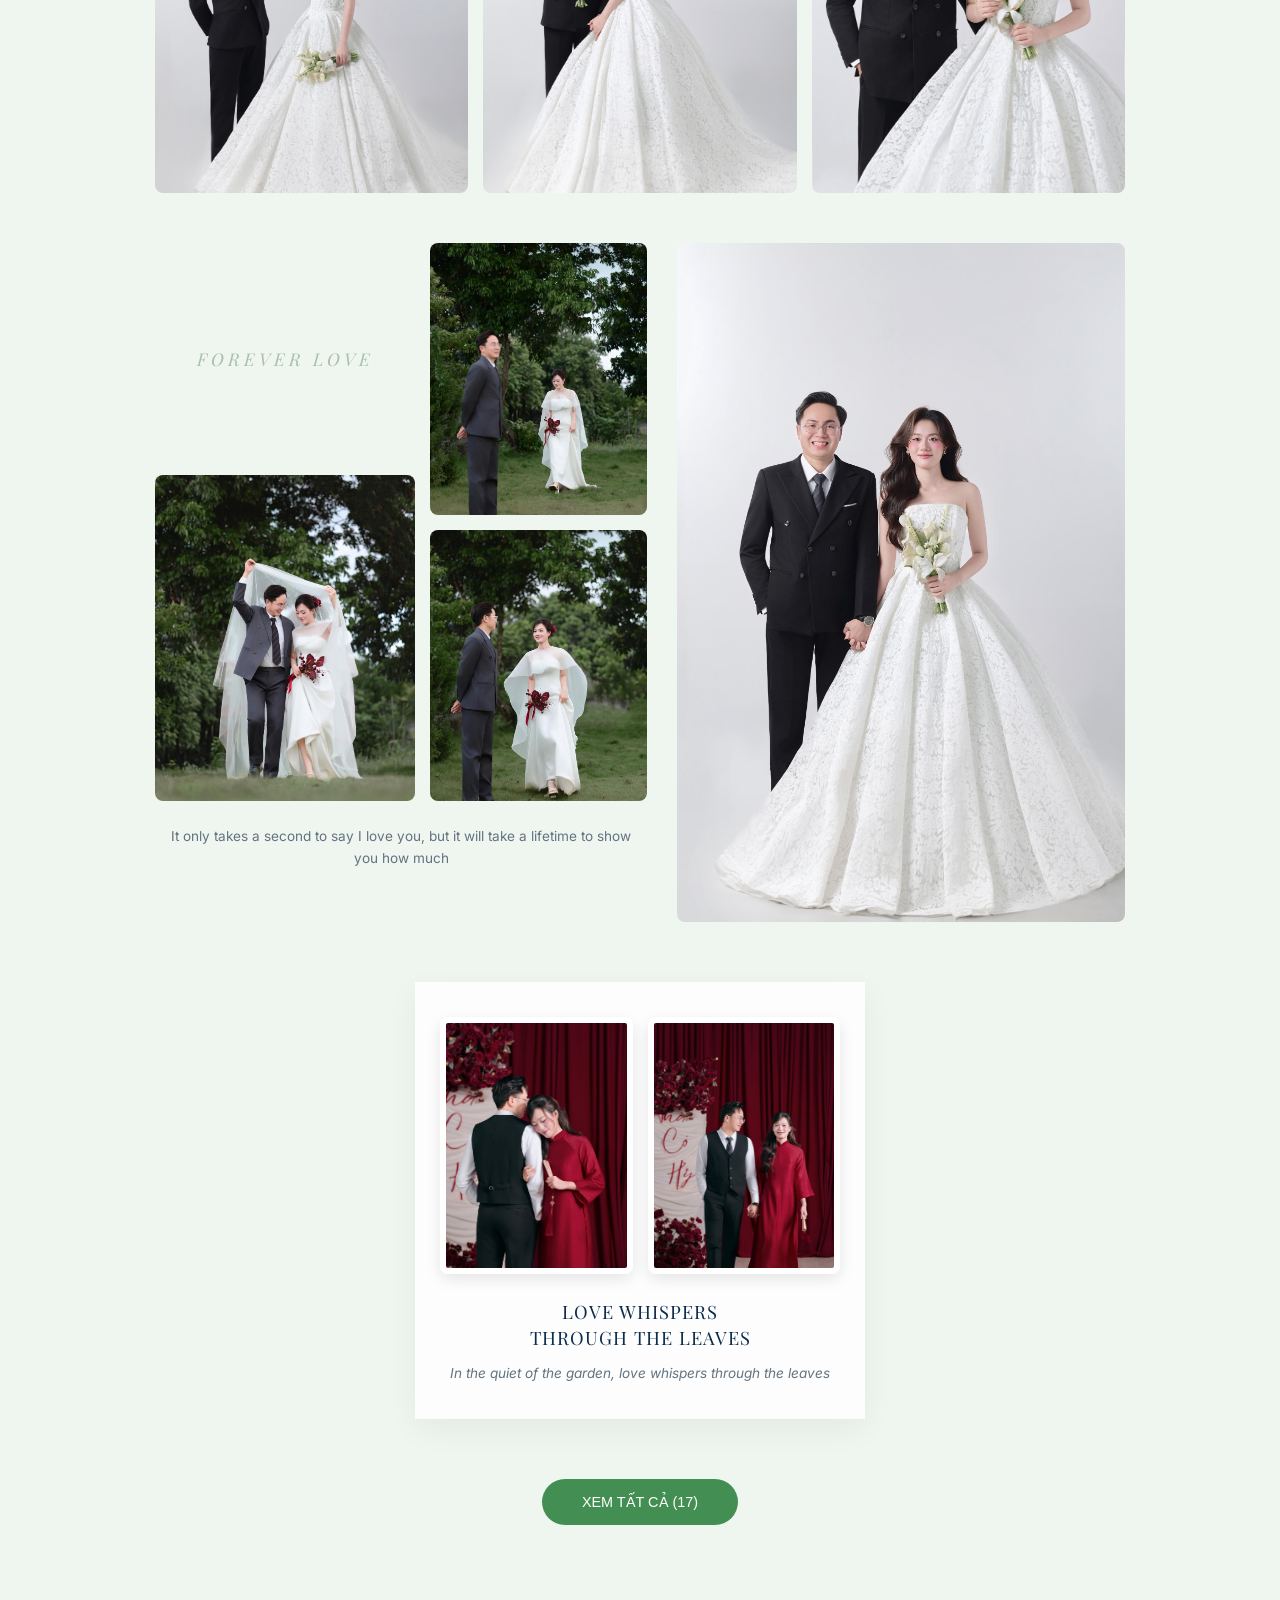
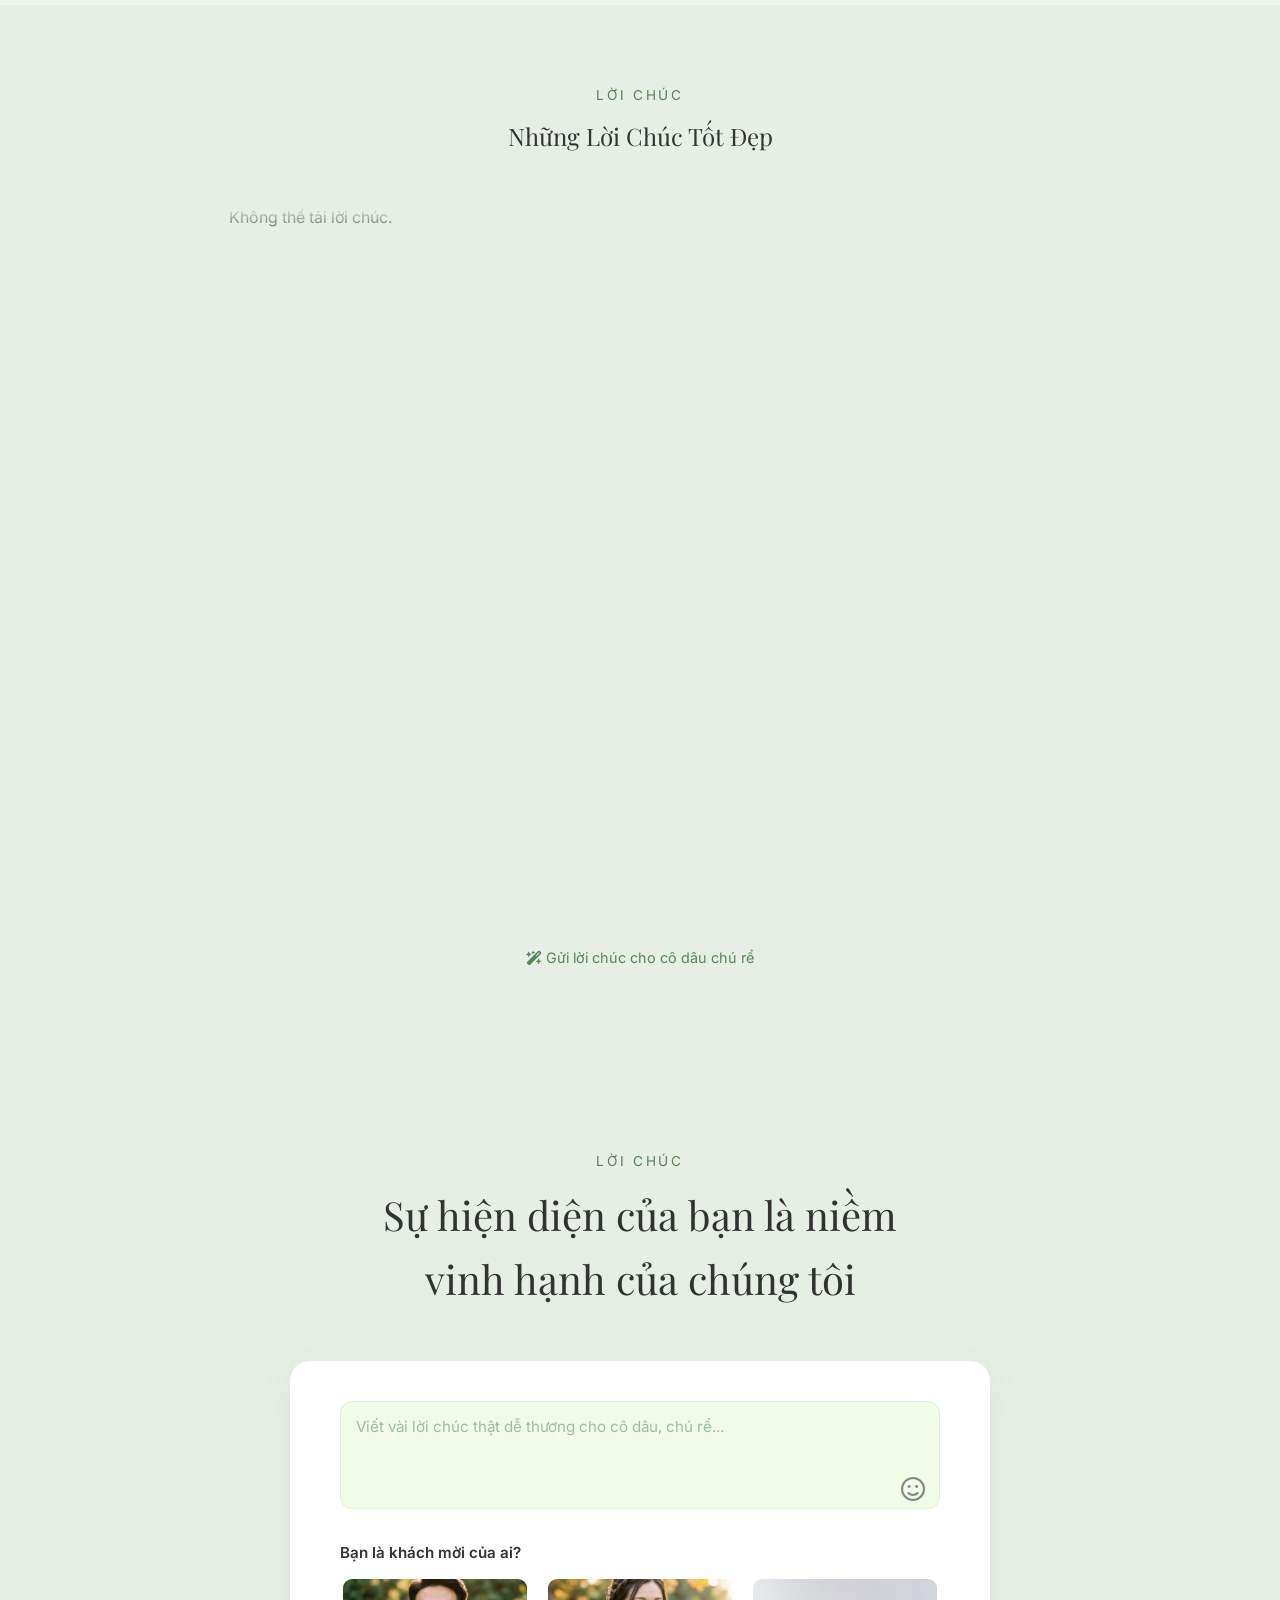
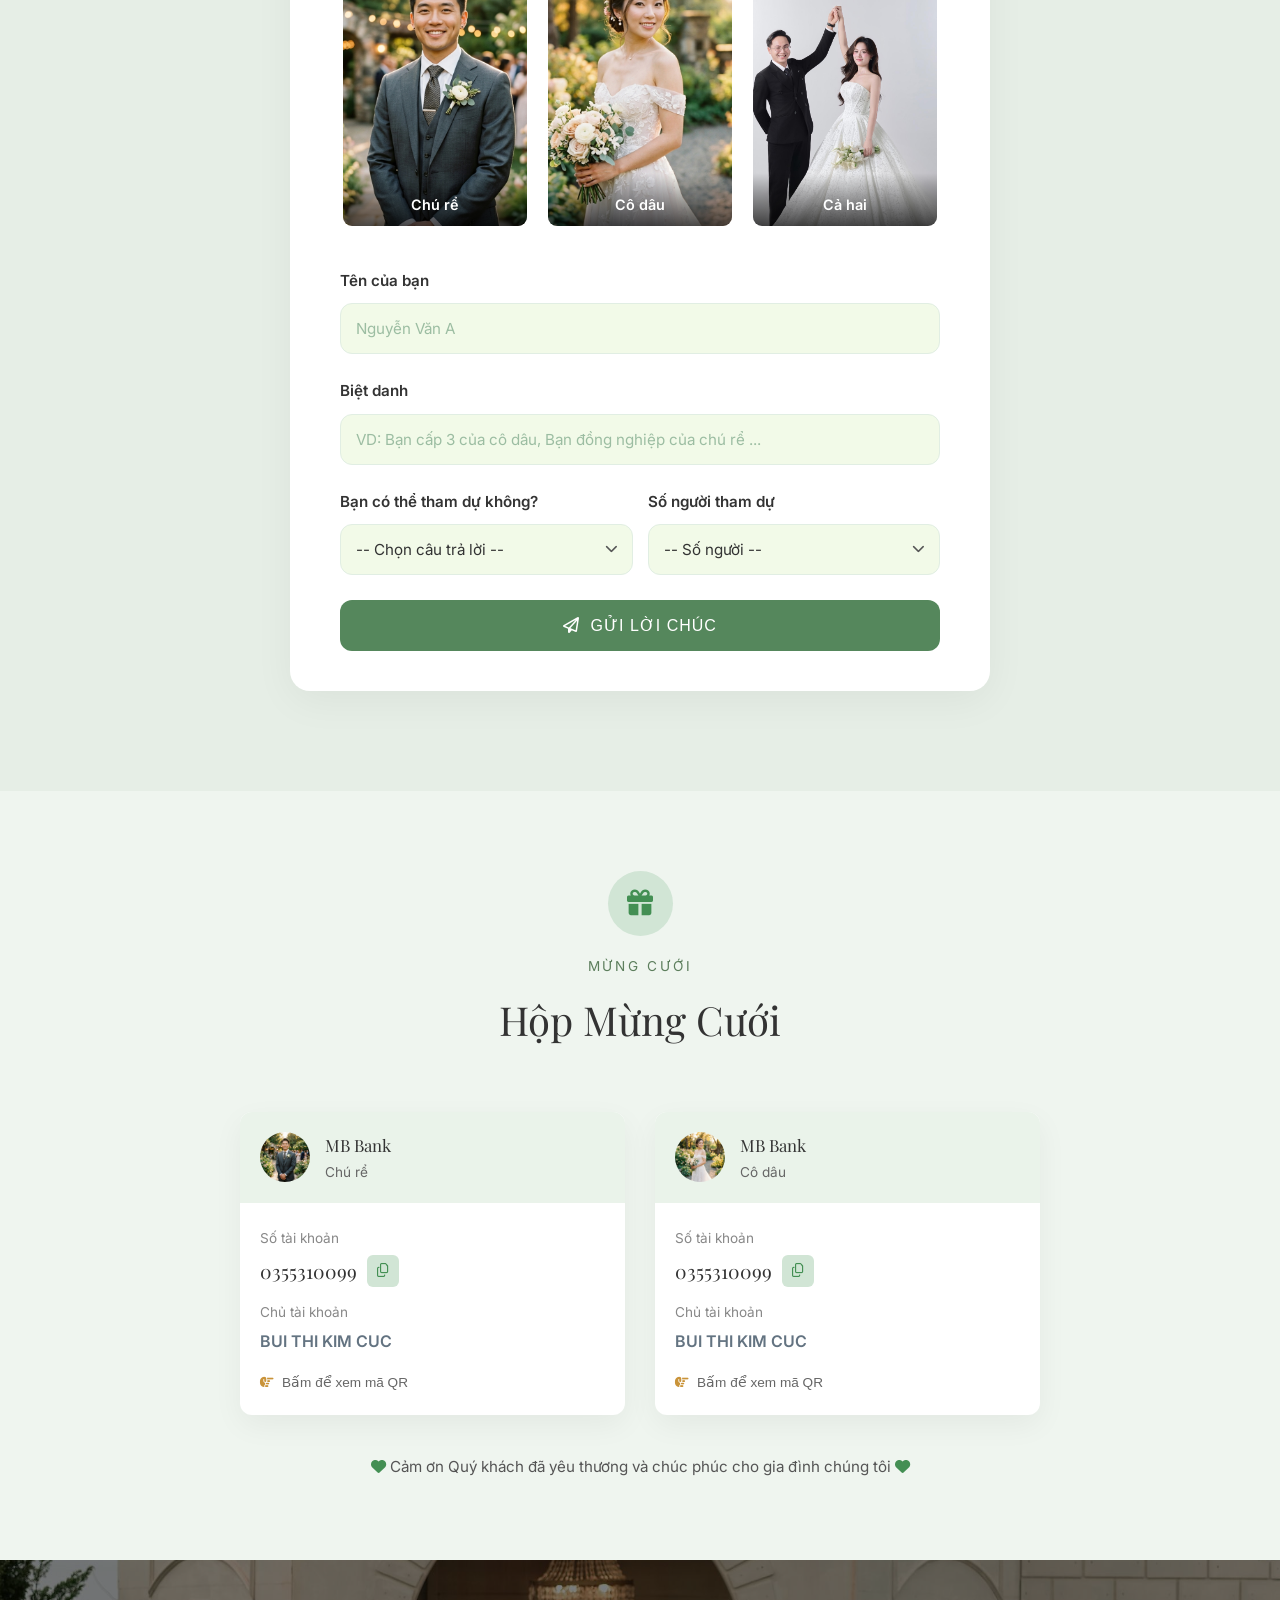
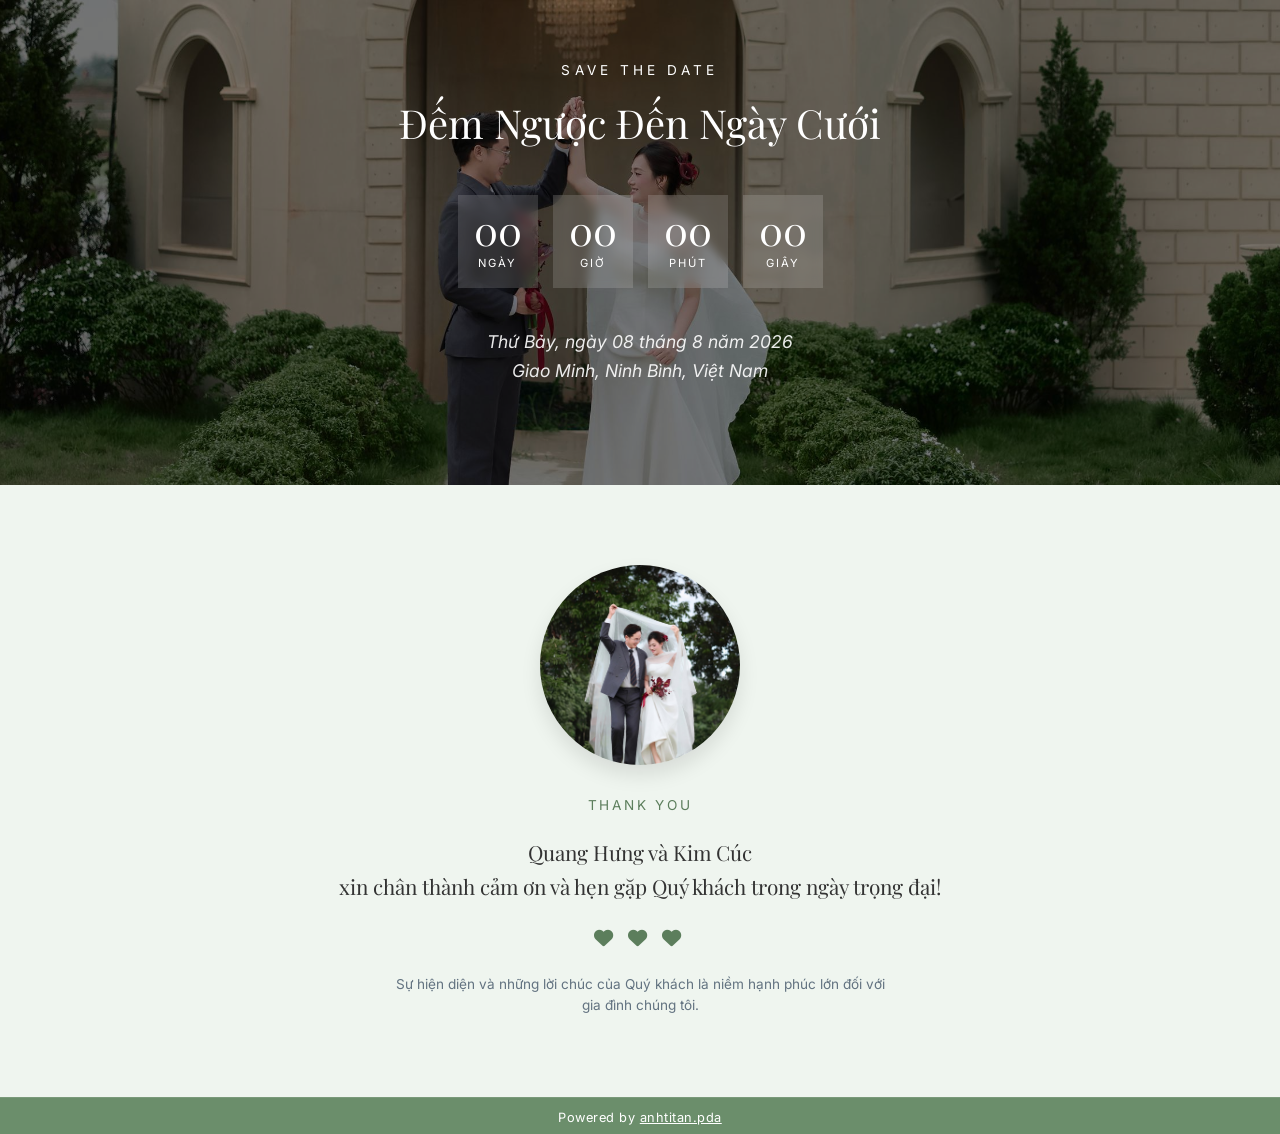
==== commit 75c7bb57: "update loi chuc" ====
--- a/index.html
+++ b/index.html
@@ -366,12 +366,19 @@
             <p class="subtitle text-center">LỜI CHÚC</p>
             <h2 class="section-title text-center" style="margin-bottom: 50px;">Những Lời Chúc Tốt Đẹp</h2>
 
-            <div class="wishes-grid" id="wishesGrid">
-                <!-- Loading State -->
-                <div class="wish-loading text-center" id="wishesLoading">
-                    <i class="fa-solid fa-spinner fa-spin"
-                        style="font-size: 2rem; color: #55875c; margin-bottom: 10px;"></i>
-                    <p>Đang tải những lời chúc ngọt ngào nhất...</p>
+            <div class="wishes-marquee-container">
+                <div class="wishes-marquee-track" id="wishesMarqueeTrack">
+                    <!-- Grid 1 -->
+                    <div class="wishes-grid" id="wishesGrid1">
+                        <!-- Loading State -->
+                        <div class="wish-loading text-center" id="wishesLoading">
+                            <i class="fa-solid fa-spinner fa-spin"
+                                style="font-size: 2rem; color: #55875c; margin-bottom: 10px;"></i>
+                            <p>Đang tải những lời chúc ngọt ngào nhất...</p>
+                        </div>
+                    </div>
+                    <!-- Grid 2 (Duplicate for seamless loop) -->
+                    <div class="wishes-grid" id="wishesGrid2"></div>
                 </div>
             </div>
 
--- a/style.css
+++ b/style.css
@@ -2072,6 +2072,31 @@
     background-color: var(--bg-secondary);
 }
 
+.wishes-marquee-container {
+    height: 700px;
+    overflow: hidden;
+    position: relative;
+    /* Hiệu ứng mờ dần ở hai đầu để trông cuộn mượt hơn */
+    -webkit-mask-image: linear-gradient(to bottom, transparent, black 5%, black 95%, transparent);
+    mask-image: linear-gradient(to bottom, transparent, black 5%, black 95%, transparent);
+}
+
+.wishes-marquee-track {
+    display: flex;
+    flex-direction: column;
+    gap: 30px;
+    animation: marqueeVertical 35s linear infinite;
+}
+
+.wishes-marquee-track:hover {
+    animation-play-state: paused;
+}
+
+@keyframes marqueeVertical {
+    0% { transform: translateY(0); }
+    100% { transform: translateY(calc(-50% - 15px)); } 
+}
+
 .wishes-grid {
     display: grid;
     grid-template-columns: repeat(auto-fill, minmax(300px, 1fr));
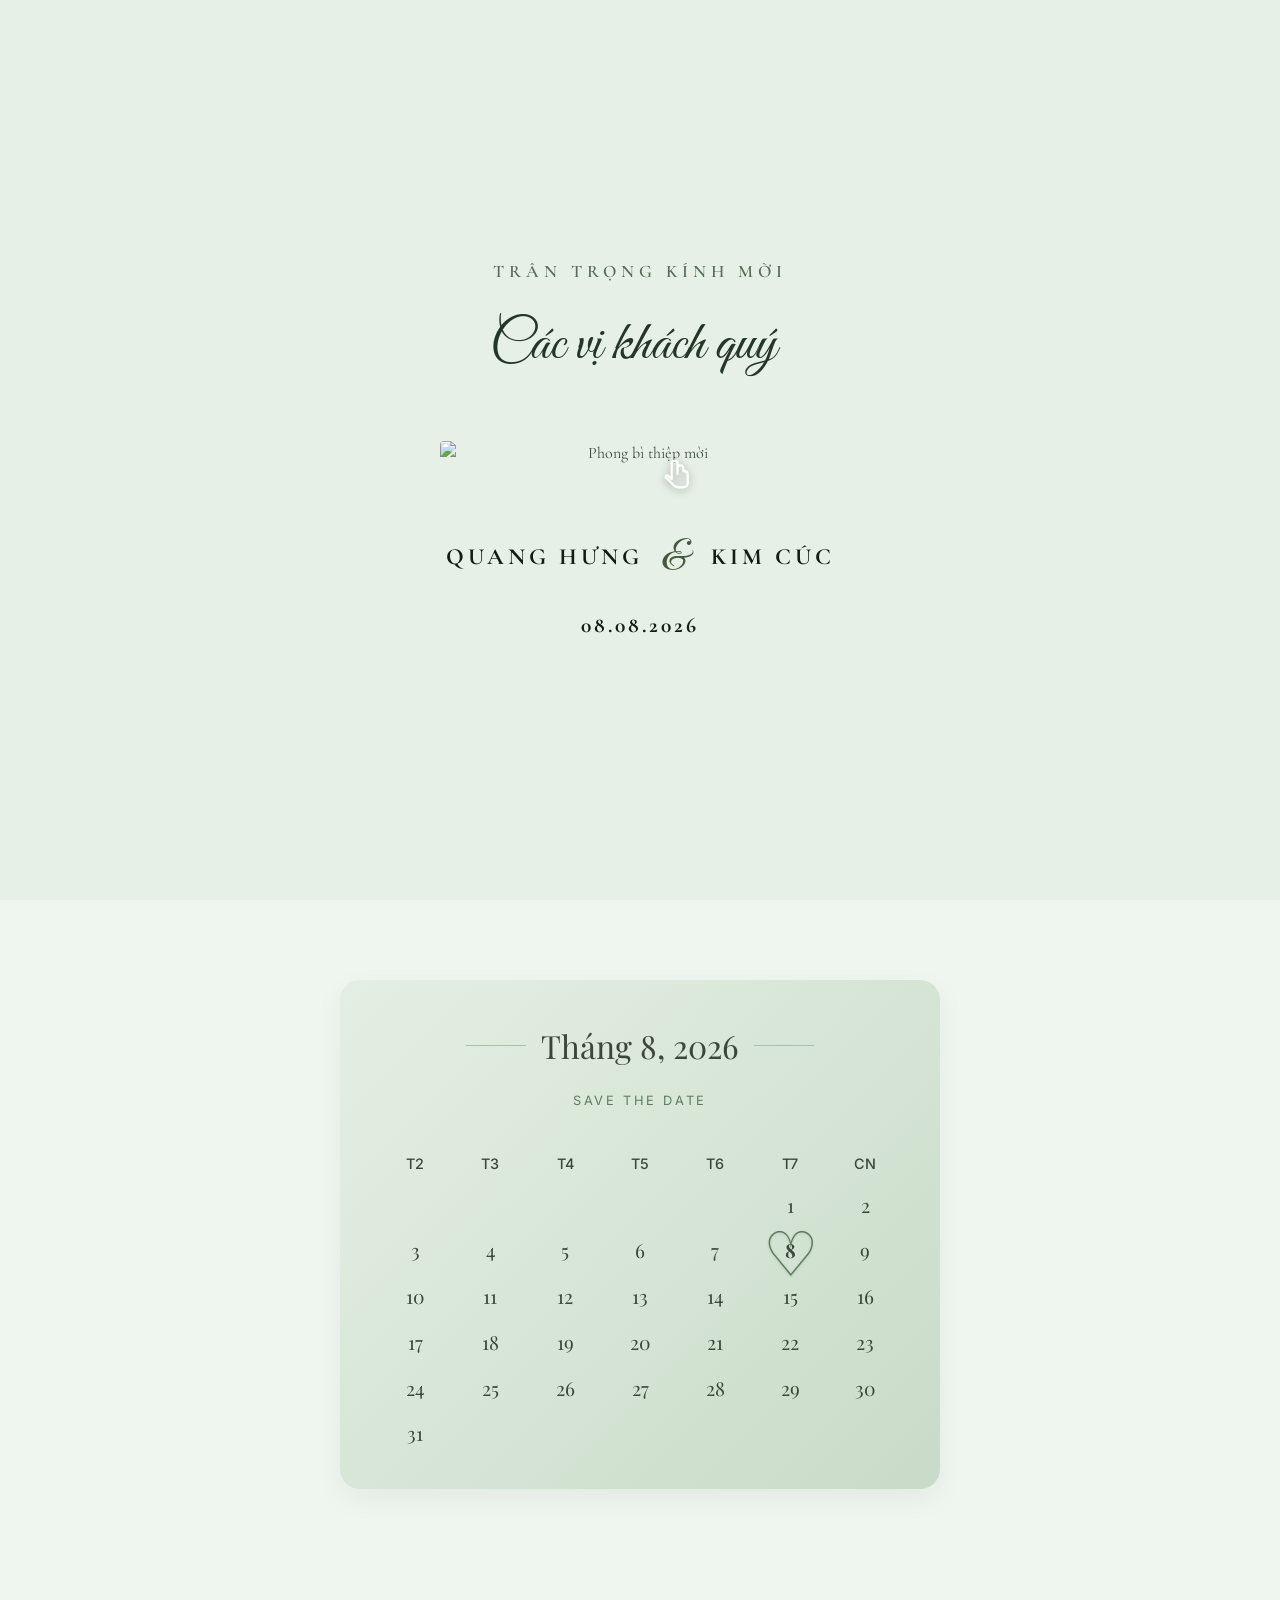
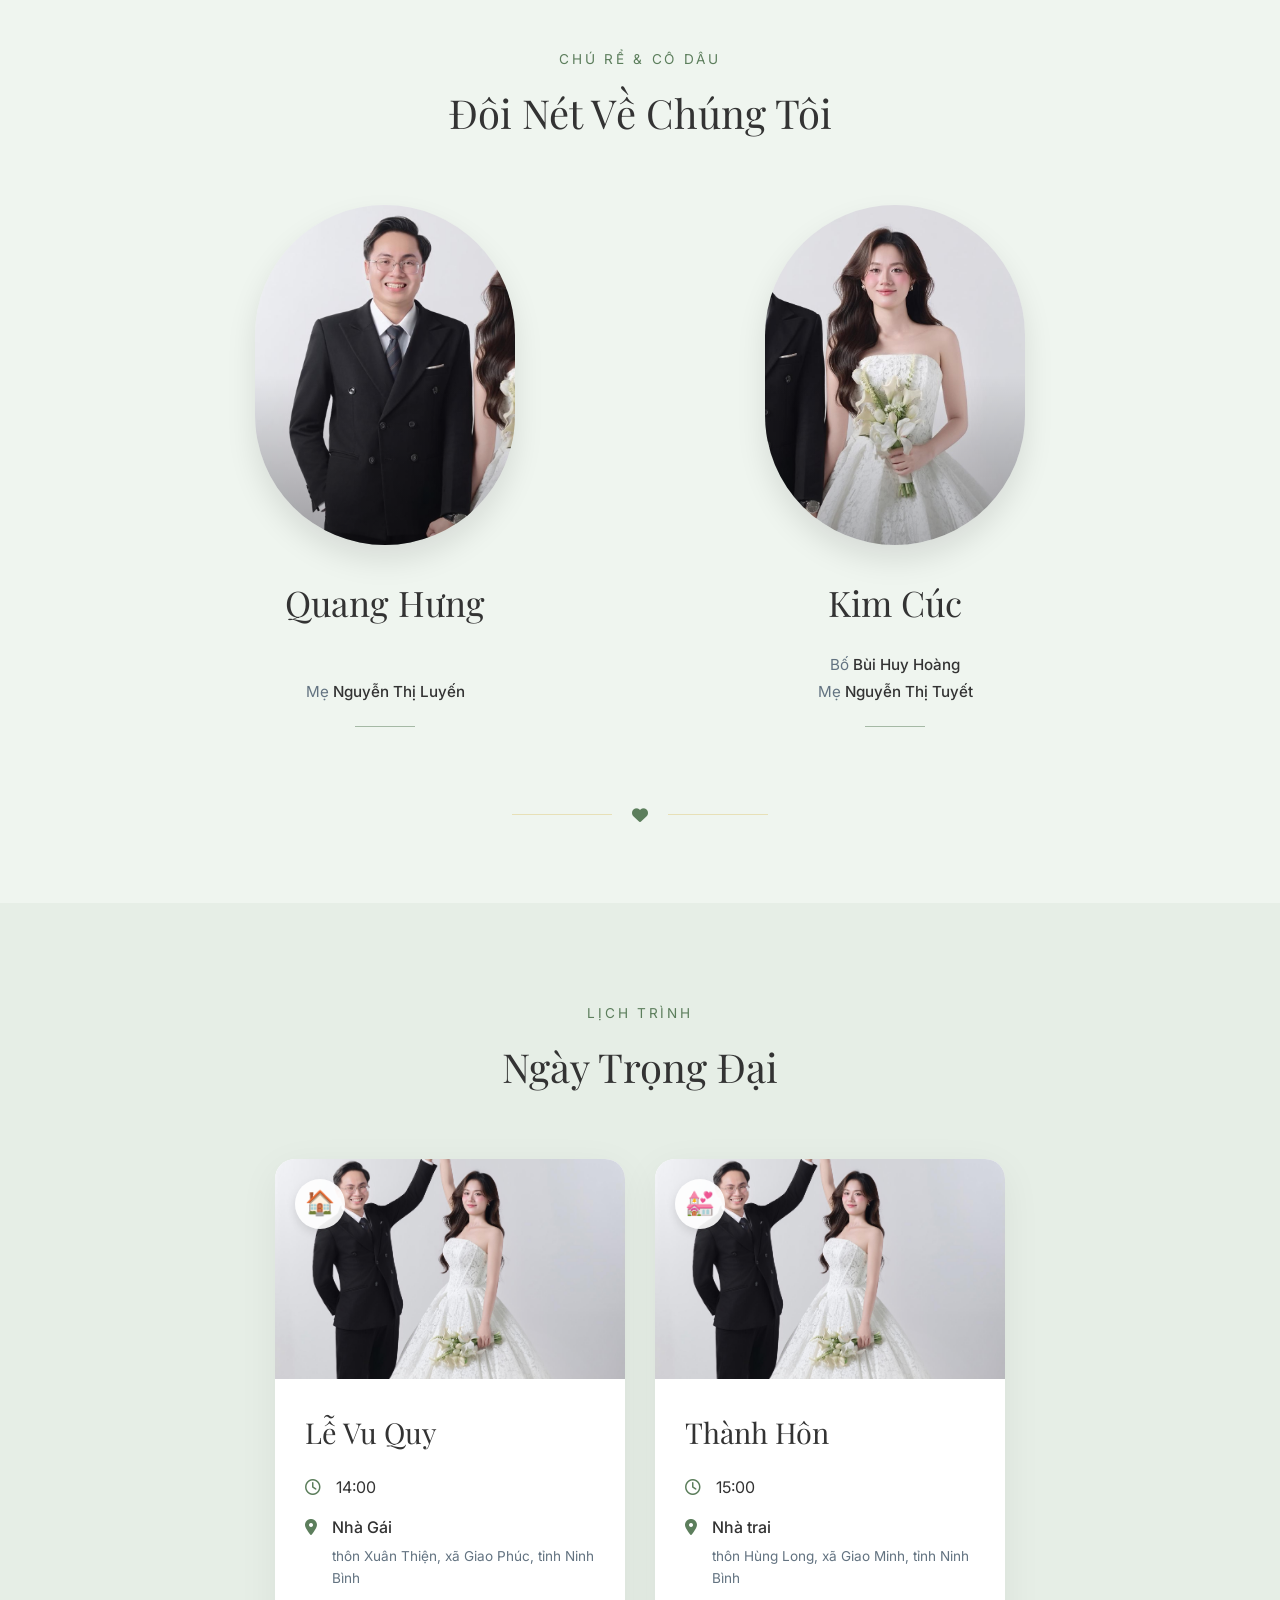
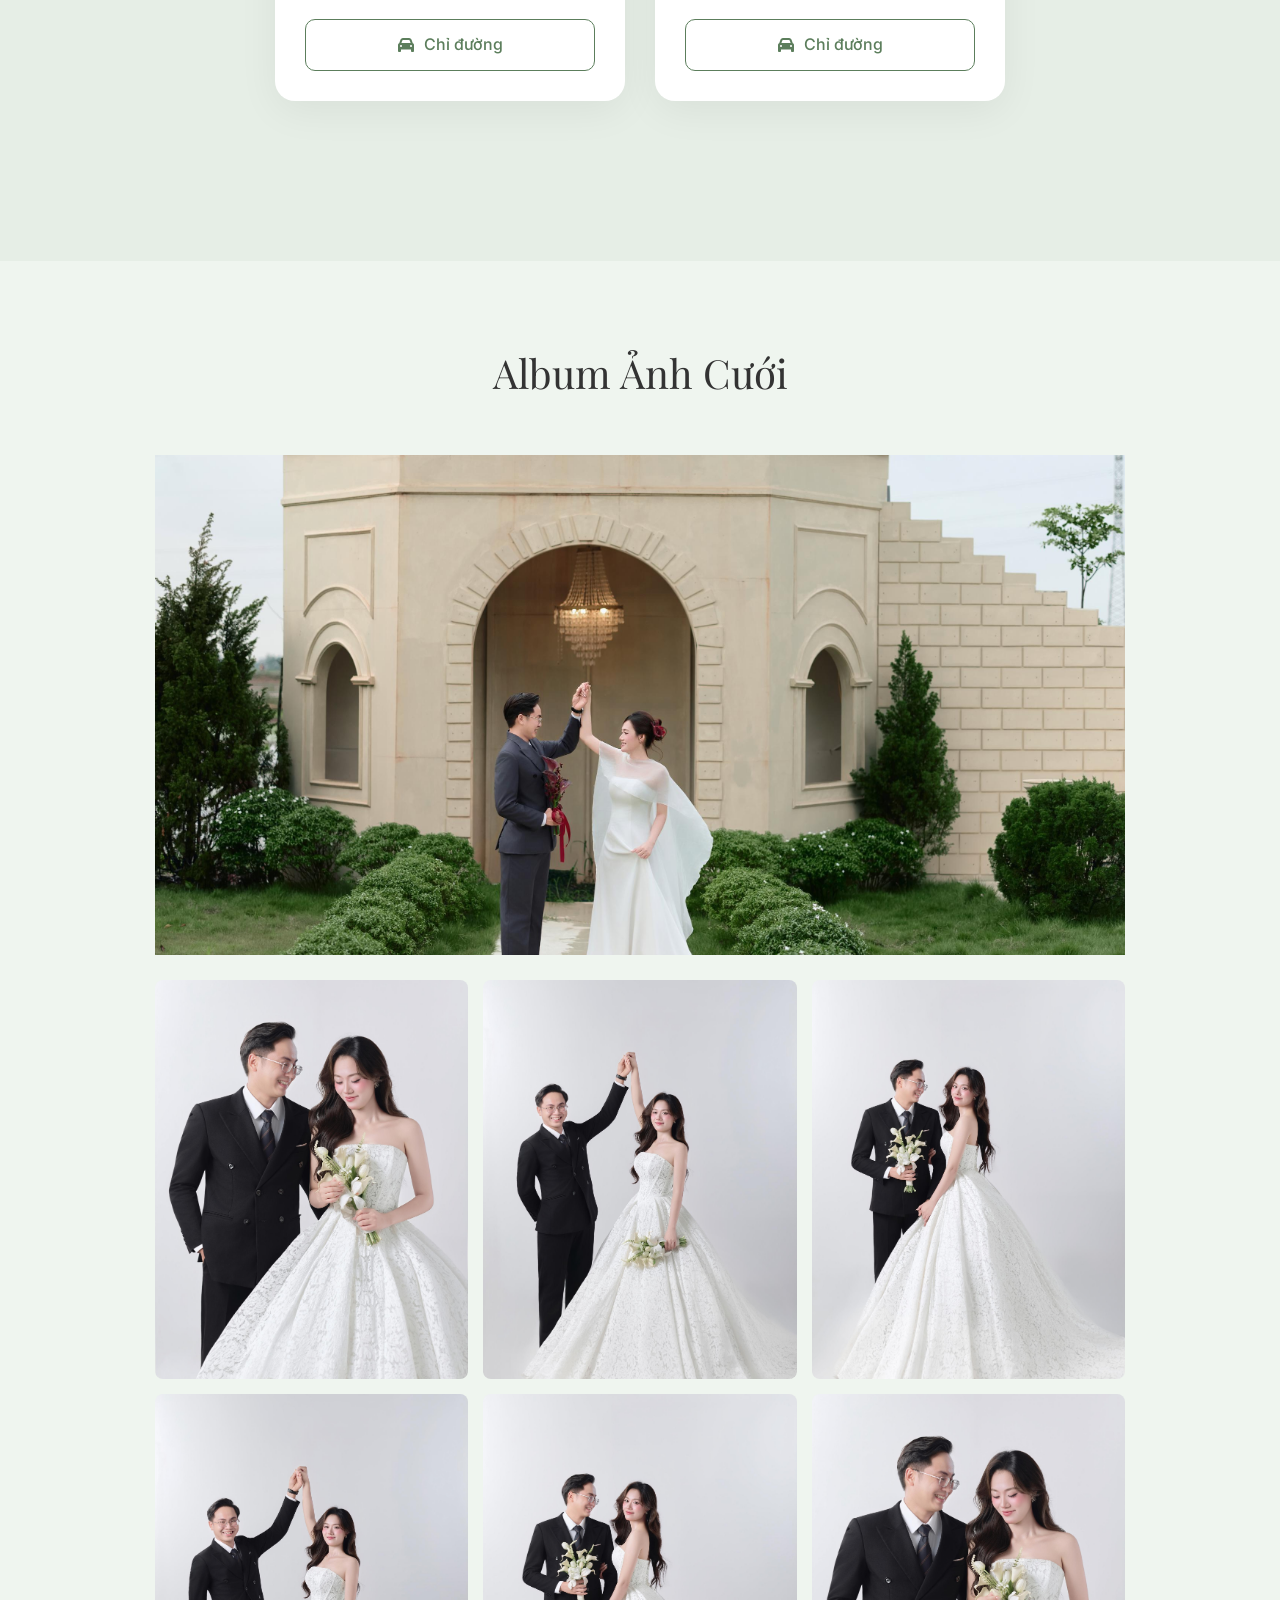
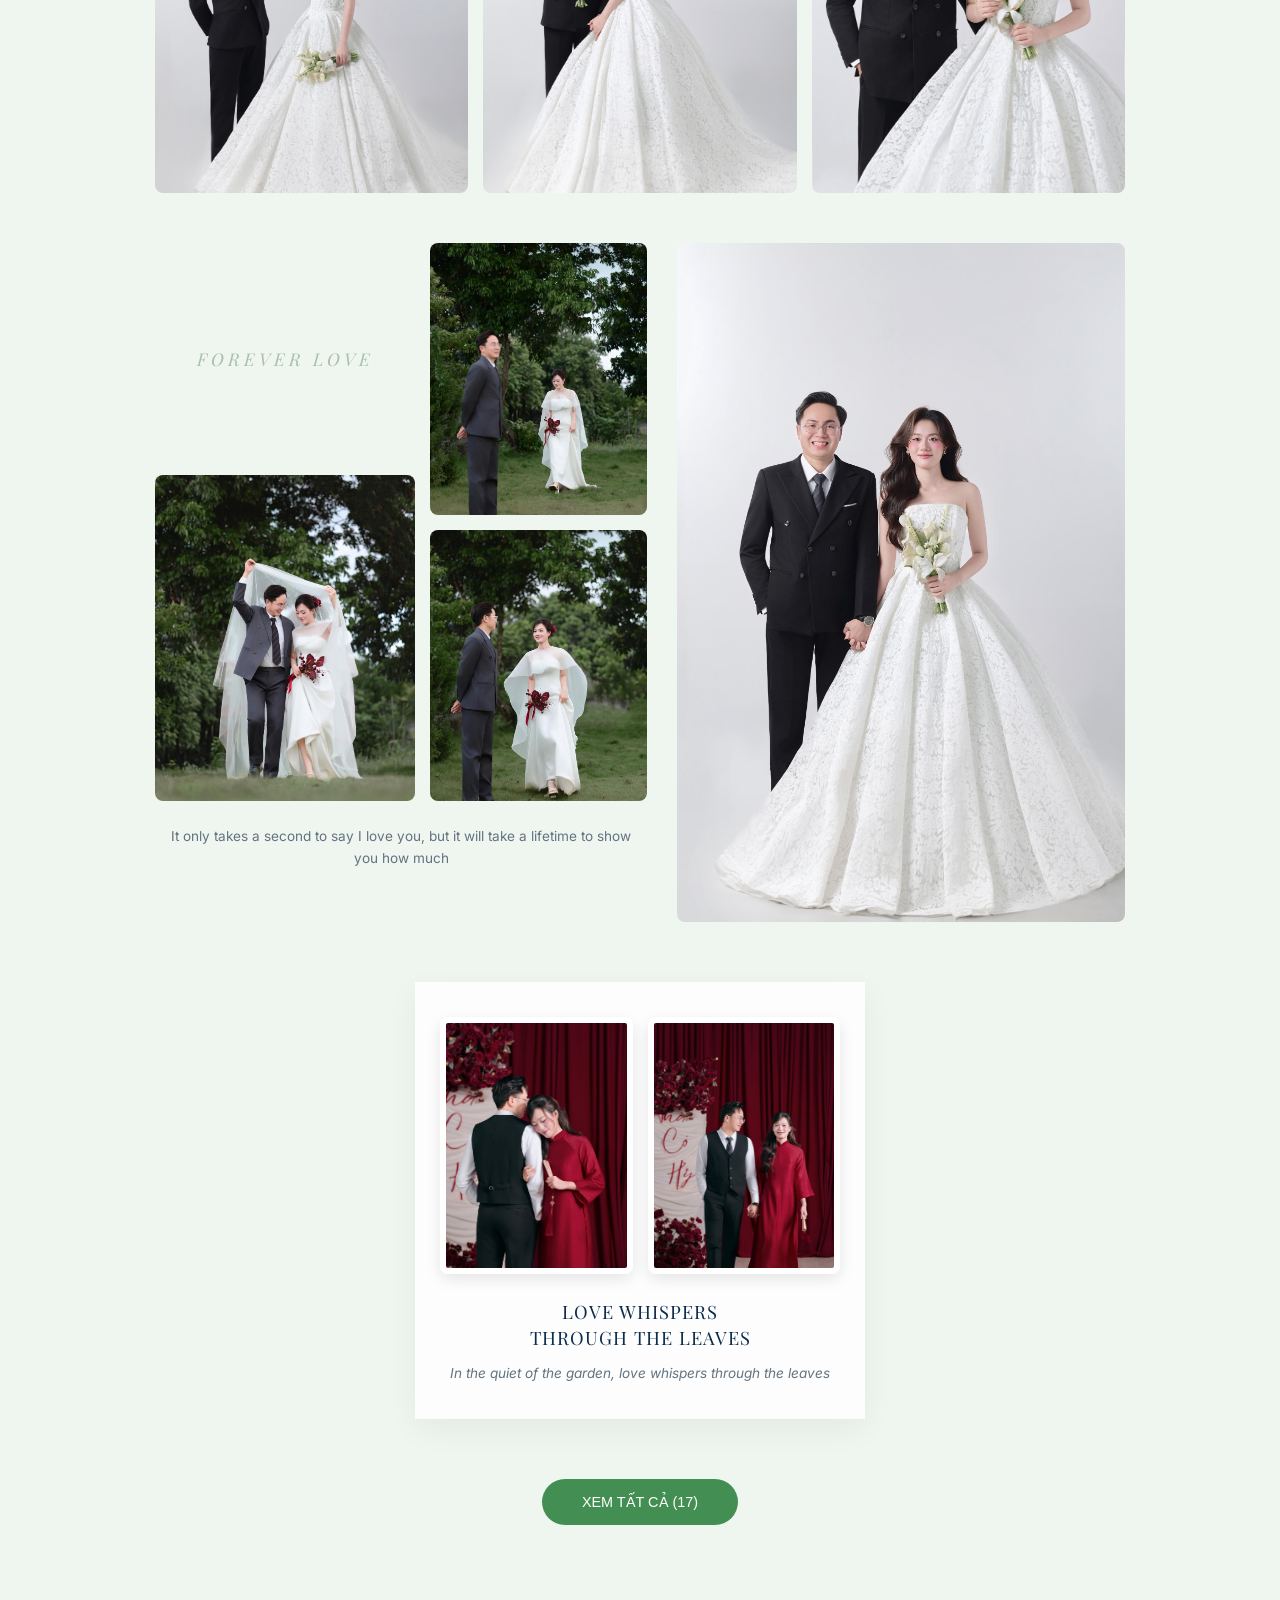
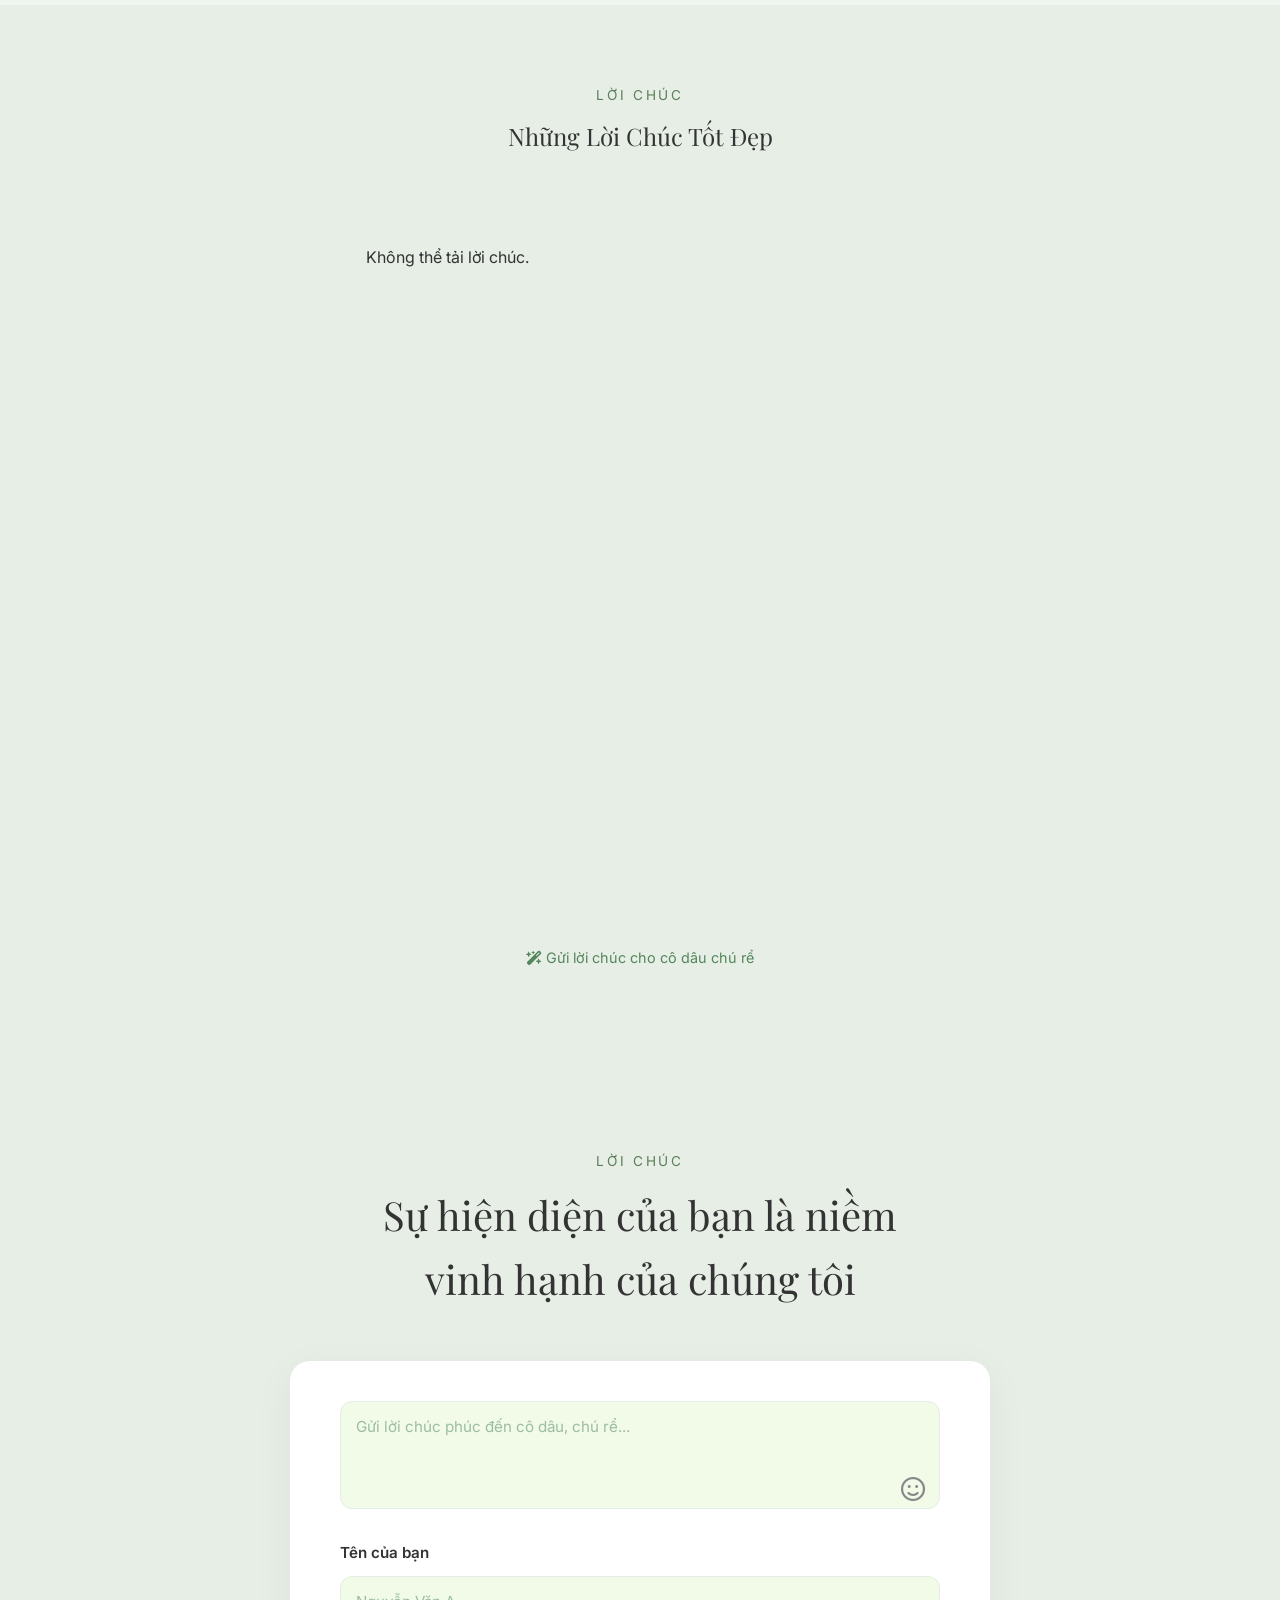
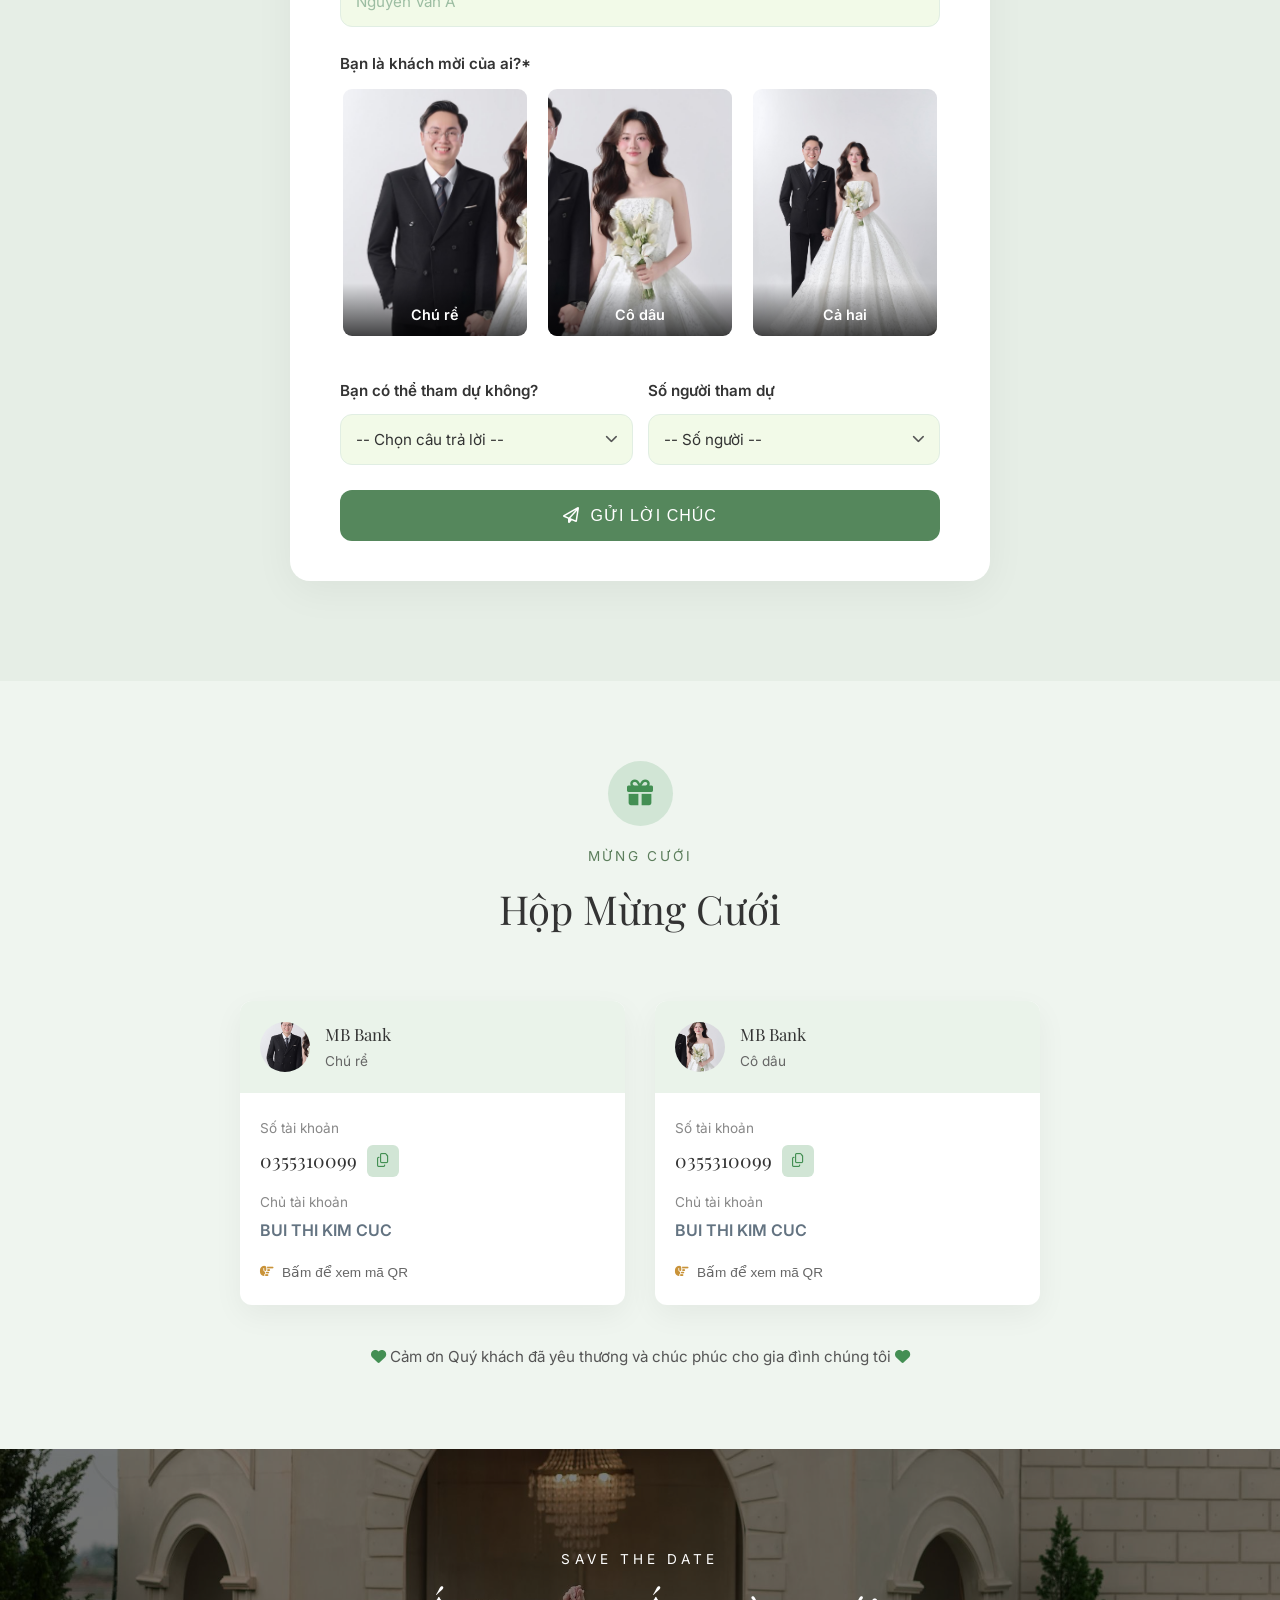
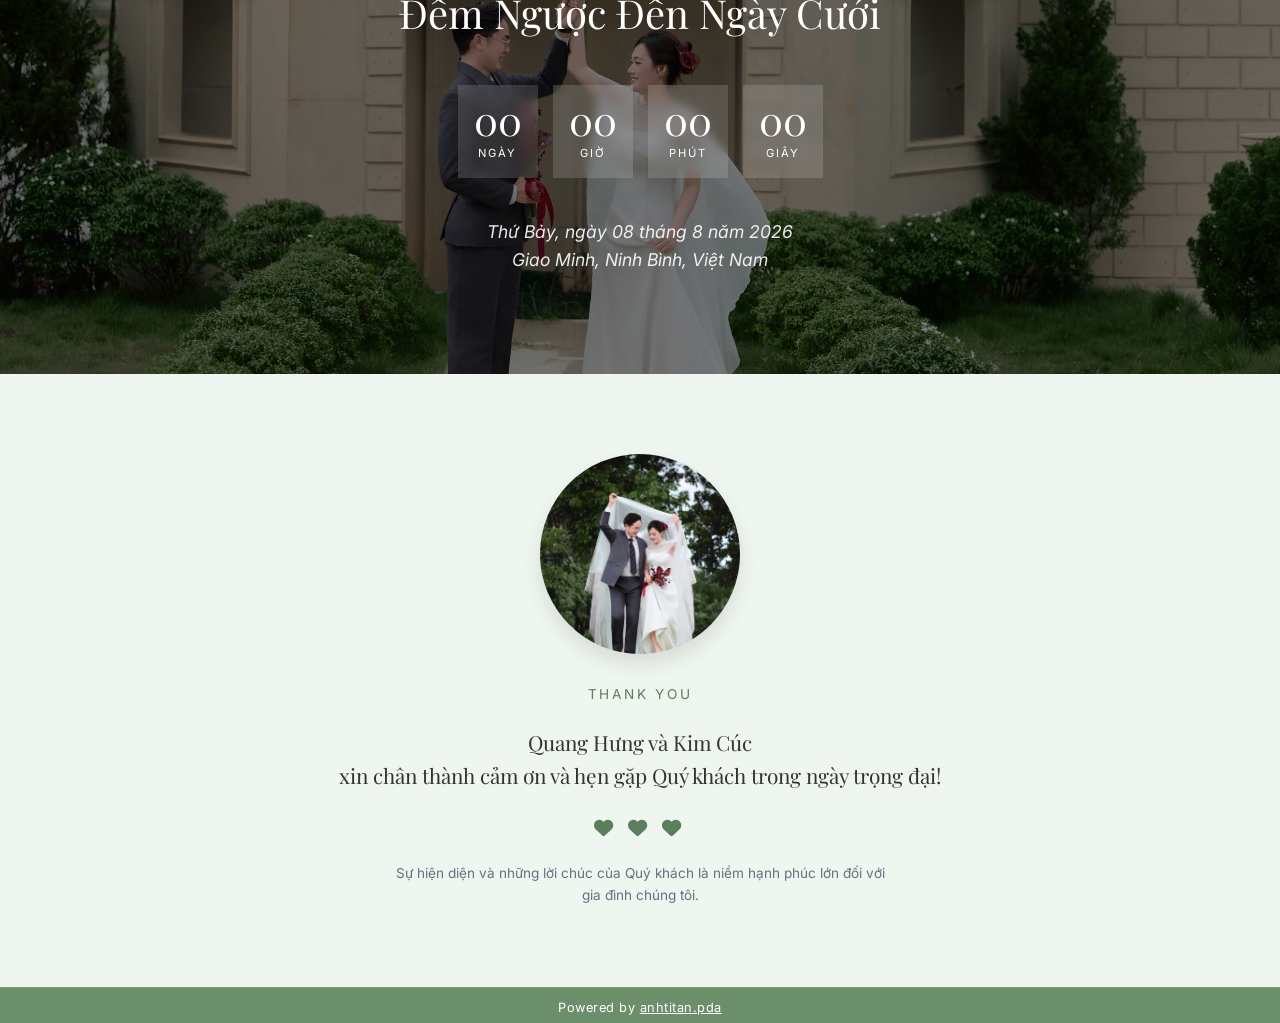
==== commit 8bf36e30: "big update" ====
--- a/index.html
+++ b/index.html
@@ -45,8 +45,12 @@
                     <div class="env-back"></div>
                     <div class="env-letter">
                         <div class="letter-content">
-                            <p style="font-family: 'Playfair Display', serif; font-size: 1.2rem; color: #55875c; margin: 0;">Save The Date</p>
-                            <h3 style="font-family: 'Playfair Display', serif; font-size: 1.6rem; color: #111d13; margin: 10px 0;">Quang Hưng & Kim Cúc</h3>
+                            <p
+                                style="font-family: 'Playfair Display', serif; font-size: 1.2rem; color: #55875c; margin: 0;">
+                                Save The Date</p>
+                            <h3
+                                style="font-family: 'Playfair Display', serif; font-size: 1.6rem; color: #111d13; margin: 10px 0;">
+                                Quang Hưng & Kim Cúc</h3>
                             <p style="font-size: 1.1rem; color: #55875c; font-weight: bold; margin: 0;">08.08.2026</p>
                         </div>
                     </div>
@@ -173,7 +177,7 @@
                 <!-- Groom -->
                 <div class="person groom fade-in-left">
                     <div class="image-wrapper">
-                        <img src="./assets/images/wd/21078.jpg" alt="Chú rể Hưng" class="person-img">
+                        <img src="./assets/images/groom.jpg" alt="Chú rể Hưng" class="person-img">
                         <div class="img-overlay"></div>
                     </div>
                     <div class="person-info">
@@ -189,7 +193,7 @@
                 <!-- Bride -->
                 <div class="person bride fade-in-right">
                     <div class="image-wrapper">
-                        <img src="./assets/images/wd/21076.jpg" alt="Cô dâu Cúc" class="person-img">
+                        <img src="./assets/images/bride.jpg" alt="Cô dâu Cúc" class="person-img">
                         <div class="img-overlay"></div>
                     </div>
                     <div class="person-info">
@@ -406,51 +410,46 @@
                     <!-- Textarea for message -->
                     <div class="form-group message-group" style="position: relative;">
                         <textarea id="wishTextarea" name="message" rows="4"
-                            placeholder="Viết vài lời chúc thật dễ thương cho cô dâu, chú rể..." required
+                            placeholder="Gửi lời chúc phúc đến cô dâu, chú rể..." required
                             style="resize: none;"></textarea>
                         <i class="fa-regular fa-face-smile smile-icon" id="emojiBtn"></i>
                         <emoji-picker id="emojiPicker" class="hidden-emoji-picker"></emoji-picker>
                     </div>
 
+                    <!-- Name and Nickname -->
+                    <div class="form-group text-left">
+                        <label class="form-label">Tên của bạn</label>
+                        <input type="text" name="name" placeholder="Nguyễn Văn A" required>
+                    </div>
+
                     <!-- Who invited you -->
                     <div class="form-group guest-of-group text-left">
-                        <label class="form-label">Bạn là khách mời của ai?</label>
+                        <label class="form-label">Bạn là khách mời của ai?*</label>
                         <div class="guest-cards">
                             <label class="guest-card">
                                 <input type="radio" name="guestOf" value="Chú rể" required>
                                 <div class="card-content">
-                                    <img src="./assets/images/groom.png" alt="Chú rể">
+                                    <img src="./assets/images/groom.jpg" alt="Chú rể">
                                     <div class="card-overlay">Chú rể</div>
                                 </div>
                             </label>
                             <label class="guest-card">
                                 <input type="radio" name="guestOf" value="Cô dâu">
                                 <div class="card-content">
-                                    <img src="./assets/images/bride.png" alt="Cô dâu">
+                                    <img src="./assets/images/bride.jpg" alt="Cô dâu">
                                     <div class="card-overlay">Cô dâu</div>
                                 </div>
                             </label>
                             <label class="guest-card">
                                 <input type="radio" name="guestOf" value="Cả hai">
                                 <div class="card-content">
-                                    <img src="./assets/images/wd/21074.jpg" alt="Cả hai">
+                                    <img src="./assets/images/wd/21073.jpg" alt="Cả hai">
                                     <div class="card-overlay">Cả hai</div>
                                 </div>
                             </label>
                         </div>
                     </div>
 
-                    <!-- Name and Nickname -->
-                    <div class="form-group text-left">
-                        <label class="form-label">Tên của bạn</label>
-                        <input type="text" name="name" placeholder="Nguyễn Văn A" required>
-                    </div>
-
-                    <div class="form-group text-left">
-                        <label class="form-label">Biệt danh</label>
-                        <input type="text" name="nickname"
-                            placeholder="VD: Bạn cấp 3 của cô dâu, Bạn đồng nghiệp của chú rể ...">
-                    </div>
 
                     <!-- Attendance and Guest Count -->
                     <div class="form-row">
@@ -503,7 +502,7 @@
                     <div class="gift-card-inner">
                         <div class="gift-card-front">
                             <div class="gift-card-header">
-                                <img src="./assets/images/groom.png" alt="Chú rể">
+                                <img src="./assets/images/groom.jpg" alt="Chú rể">
                                 <div class="gift-card-title">
                                     <h3>MB Bank</h3>
                                     <p>Chú rể</p>
@@ -538,7 +537,7 @@
                     <div class="gift-card-inner">
                         <div class="gift-card-front">
                             <div class="gift-card-header">
-                                <img src="./assets/images/bride.png" alt="Cô dâu">
+                                <img src="./assets/images/bride.jpg" alt="Cô dâu">
                                 <div class="gift-card-title">
                                     <h3>MB Bank</h3>
                                     <p>Cô dâu</p>
--- a/style.css
+++ b/style.css
@@ -22,7 +22,7 @@
 }
 
 img {
-    /* Đã gỡ bỏ transform: translateZ(0) vì nó tắt tính năng khử răng cưa của trình duyệt khi thu nhỏ ảnh */
+
     image-rendering: auto;
 }
 
@@ -317,9 +317,10 @@
 }
 
 .hero-title .ampersand {
-    font-size: 2.5rem;
+    font-size: 3.5rem;
     font-style: normal;
-    color: var(--primary-color);
+    /* color: var(--primary-color); */
+    color: #a4c2a4;
     margin: 10px 0;
     display: block;
     transform: scale(0.5) skewX(-12deg);
@@ -423,7 +424,7 @@
     }
 }
 
-@media (min-width: 768px) {
+@media (min-width: 945px) {
 
     .hero-title .name,
     .hero-title .ampersand {
@@ -455,7 +456,7 @@
 @media (max-width: 768px) {
     .hero-curve svg {
         height: 40px;
-        /* Làm bẹt khung viền trên điện thoại để không bị méo */
+        /* fix display */
     }
 }
 
@@ -1119,7 +1120,7 @@
 }
 
 .rsvp-form-container {
-    max-width: 700px; /* Tăng chiều ngang của form */
+    max-width: 700px;
     margin: 0 auto;
     background: #fff;
     padding: 40px;
@@ -1192,7 +1193,7 @@
     color: #fff;
 }
 
-/* Trên màn hình máy tính, phóng to ảnh lên 115% để có khoảng trống dịch chuyển sang phải */
+/* a */
 @media (min-width: 768px) {
     .countdown-section {
         background-size: 115vw auto;
@@ -1362,9 +1363,11 @@
     box-shadow: 0 0 30px rgba(0, 0, 0, 0.5);
     user-select: none;
     -webkit-user-select: none;
-    touch-action: pan-x pan-y; /* Cho phép thao tác zoom tự nhiên của trình duyệt */
+    touch-action: pan-x pan-y;
+    /* Cho phép thao tác zoom tự nhiên của trình duyệt */
     will-change: transform;
-    transform: translateZ(0); /* Ép trình duyệt render ảnh trên một layer độc lập giữ nguyên độ nét */
+    transform: translateZ(0);
+    /* Ép trình duyệt render ảnh trên một layer độc lập giữ nguyên độ nét */
 }
 
 .lightbox-close {
@@ -1522,13 +1525,21 @@
 }
 
 .guest-card input[type="radio"] {
-    display: none;
+    position: absolute;
+    opacity: 0;
+    width: 1px;
+    height: 1px;
+    margin: -1px;
+    overflow: hidden;
+    clip: rect(0, 0, 0, 0);
+    white-space: nowrap;
+    border: 0;
 }
 
 .guest-card .card-content {
     position: relative;
+    width: 100%;
     aspect-ratio: 3/4;
-    /* Đổi thành khung dọc thay vì cố định 150px */
     border-radius: 12px;
     overflow: hidden;
     border: 3px solid transparent;
@@ -1536,15 +1547,15 @@
 }
 
 .guest-card img {
+    position: absolute;
+    top: 0;
+    left: 0;
     width: 100%;
     height: 100%;
     object-fit: cover;
-    object-position: top;
-    /* Lấy từ phần đầu người trở xuống */
+    object-position: center;
     display: block;
     transition: transform 0.3s ease;
-    transform: scale(1.9);
-    /* Phóng to mặc định luôn để lấp đầy khung */
 }
 
 .guest-card .card-overlay {
@@ -1562,7 +1573,7 @@
 }
 
 .guest-card:hover img {
-    transform: scale(2);
+    transform: scale(1.1);
 }
 
 .guest-card input[type="radio"]:checked+.card-content {
@@ -1618,8 +1629,14 @@
         flex-direction: column;
     }
 
+    .guest-cards {
+        gap: 10px;
+    }
+
     .guest-card .card-content {
-        height: 120px;
+        width: 100%;
+        height: auto;
+        aspect-ratio: 3/4;
     }
 }
 
@@ -1905,7 +1922,7 @@
     max-width: 90%;
     margin: 0 auto 60px;
     cursor: pointer;
-    perspective: 1500px; 
+    perspective: 1500px;
     transition: transform 0.3s ease;
 }
 
@@ -1923,36 +1940,51 @@
 }
 
 @keyframes breathe {
-    0%, 100% { transform: scale(1); }
-    50% { transform: scale(1.03); }
+
+    0%,
+    100% {
+        transform: scale(1);
+    }
+
+    50% {
+        transform: scale(1.03);
+    }
 }
 
 /* CSS ENVELOPE DESIGN */
 .css-envelope {
-    display: none; /* Ẩn đi mặc định */
+    display: none;
+    /* Ẩn đi mặc định */
     position: relative;
     width: 100%;
-    aspect-ratio: 1.5; 
+    aspect-ratio: 1.5;
     margin: 0 auto;
-    background-color: #7a8d71; 
+    background-color: #7a8d71;
     border-radius: 4px;
-    box-shadow: 0 15px 40px rgba(0,0,0,0.15);
+    box-shadow: 0 15px 40px rgba(0, 0, 0, 0.15);
 }
 
 .env-back {
-    position: absolute; top: 0; left: 0; width: 100%; height: 100%;
-    background-color: #7a8d71; 
+    position: absolute;
+    top: 0;
+    left: 0;
+    width: 100%;
+    height: 100%;
+    background-color: #7a8d71;
     border-radius: 4px;
 }
 
 .env-letter {
     position: absolute;
-    top: 5%; left: 5%; width: 90%; height: 90%;
+    top: 5%;
+    left: 5%;
+    width: 90%;
+    height: 90%;
     background: #fff;
     border-radius: 4px;
     z-index: 2;
     transition: transform 0.8s cubic-bezier(0.4, 0, 0.2, 1) 0.5s;
-    box-shadow: 0 2px 10px rgba(0,0,0,0.1);
+    box-shadow: 0 2px 10px rgba(0, 0, 0, 0.1);
     display: flex;
     justify-content: center;
     align-items: center;
@@ -1960,28 +1992,47 @@
 }
 
 .env-front-left {
-    position: absolute; top: 0; left: 0; width: 100%; height: 100%;
+    position: absolute;
+    top: 0;
+    left: 0;
+    width: 100%;
+    height: 100%;
     background: #8da083;
     clip-path: polygon(0 0, 50% 50%, 0 100%);
-    z-index: 3; pointer-events: none;
+    z-index: 3;
+    pointer-events: none;
 }
 
 .env-front-right {
-    position: absolute; top: 0; left: 0; width: 100%; height: 100%;
+    position: absolute;
+    top: 0;
+    left: 0;
+    width: 100%;
+    height: 100%;
     background: #8da083;
     clip-path: polygon(100% 0, 50% 50%, 100% 100%);
-    z-index: 3; pointer-events: none;
+    z-index: 3;
+    pointer-events: none;
 }
 
 .env-front-bottom {
-    position: absolute; top: 0; left: 0; width: 100%; height: 100%;
-    background: #9ab092; 
+    position: absolute;
+    top: 0;
+    left: 0;
+    width: 100%;
+    height: 100%;
+    background: #9ab092;
     clip-path: polygon(0 100%, 50% 50%, 100% 100%);
-    z-index: 4; pointer-events: none;
+    z-index: 4;
+    pointer-events: none;
 }
 
 .env-flap-wrapper {
-    position: absolute; top: 0; left: 0; width: 100%; height: 100%;
+    position: absolute;
+    top: 0;
+    left: 0;
+    width: 100%;
+    height: 100%;
     z-index: 5;
     transform-origin: top;
     transition: transform 0.6s cubic-bezier(0.4, 0, 0.2, 1), z-index 0s 0.2s;
@@ -1989,20 +2040,26 @@
 }
 
 .env-flap {
-    position: absolute; top: 0; left: 0; width: 100%; height: 100%;
+    position: absolute;
+    top: 0;
+    left: 0;
+    width: 100%;
+    height: 100%;
     background: #a3b89b;
     clip-path: polygon(0 0, 100% 0, 50% 60%);
-    backface-visibility: hidden; 
+    backface-visibility: hidden;
 }
 
 .env-seal {
     position: absolute;
-    top: 60%; left: 50%;
+    top: 60%;
+    left: 50%;
     transform: translate(-50%, -50%);
-    width: 45px; height: 45px;
+    width: 45px;
+    height: 45px;
     background: radial-gradient(circle, #e2c044, #a3821a);
     border-radius: 50%;
-    box-shadow: 0 4px 10px rgba(0,0,0,0.3);
+    box-shadow: 0 4px 10px rgba(0, 0, 0, 0.3);
     display: flex;
     justify-content: center;
     align-items: center;
@@ -2011,13 +2068,14 @@
 
 .envelope-wrapper.open .env-flap-wrapper {
     transform: rotateX(180deg);
-    z-index: 1; 
+    z-index: 1;
 }
 
 .envelope-wrapper.open .env-letter {
     transform: translateY(-40%);
-    z-index: 4; 
-}
+    z-index: 4;
+}
+
 .invite-container .click-icon {
     position: absolute;
     top: 70%;
@@ -2076,7 +2134,6 @@
     height: 700px;
     overflow: hidden;
     position: relative;
-    /* Hiệu ứng mờ dần ở hai đầu để trông cuộn mượt hơn */
     -webkit-mask-image: linear-gradient(to bottom, transparent, black 5%, black 95%, transparent);
     mask-image: linear-gradient(to bottom, transparent, black 5%, black 95%, transparent);
 }
@@ -2085,24 +2142,63 @@
     display: flex;
     flex-direction: column;
     gap: 30px;
-    animation: marqueeVertical 35s linear infinite;
-}
-
-.wishes-marquee-track:hover {
-    animation-play-state: paused;
+    transform: translate3d(0, 0, 0);
+    /* fix iOS/Safari */
+}
+
+/* fix iOS */
+.wishes-marquee-track.run-animation {
+    animation: marqueeVertical 40s linear infinite;
+}
+
+@media (hover: hover) and (pointer: fine) {
+    .wishes-marquee-track:hover {
+        animation-play-state: paused;
+    }
+}
+
+@media (max-width: 768px) {
+    .wishes-marquee-container {
+        -webkit-mask-image: none;
+        mask-image: none;
+        height: 500px;
+    }
+
+    .wishes-marquee-track.run-animation {
+        /*fix */
+        animation: marqueeVertical 70s linear infinite;
+    }
 }
 
 @keyframes marqueeVertical {
-    0% { transform: translateY(0); }
-    100% { transform: translateY(calc(-50% - 15px)); } 
+    0% {
+        transform: translateY(0);
+    }
+
+    100% {
+        transform: translateY(calc(-50% - 15px));
+    }
 }
 
 .wishes-grid {
     display: grid;
-    grid-template-columns: repeat(auto-fill, minmax(300px, 1fr));
+    grid-template-columns: repeat(3, 1fr);
     gap: 30px;
     max-width: 1000px;
     margin: 0 auto;
+    padding-top: 40px;
+}
+
+@media (max-width: 1020px) {
+    .wishes-grid {
+        grid-template-columns: repeat(2, 1fr);
+    }
+}
+
+@media (max-width: 750px) {
+    .wishes-grid {
+        grid-template-columns: 1fr;
+    }
 }
 
 .wish-card {
@@ -2293,7 +2389,7 @@
     }
 }
 
-/* Responsive cho thiệp mời trên điện thoại nhỏ (iPhone SE) */
+/* Responsive iphone se */
 .mobile-break {
     display: none;
 }
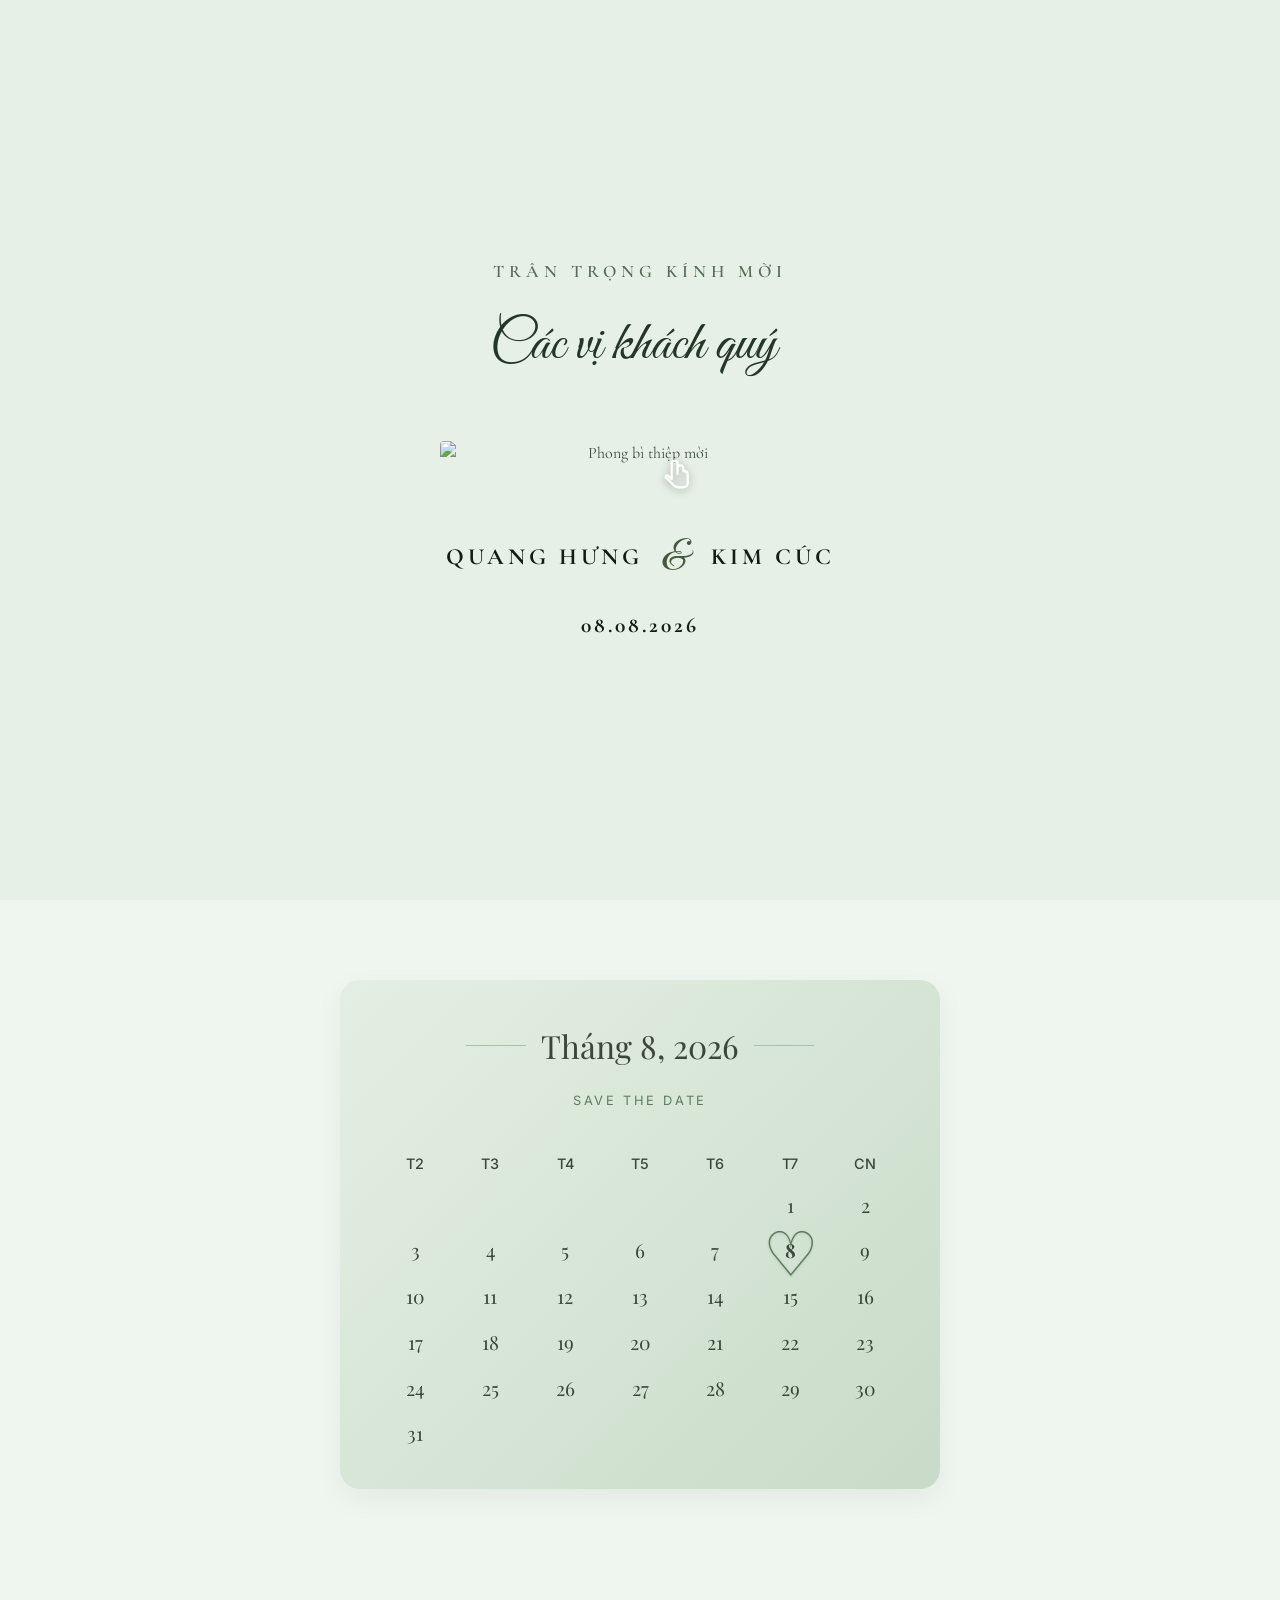
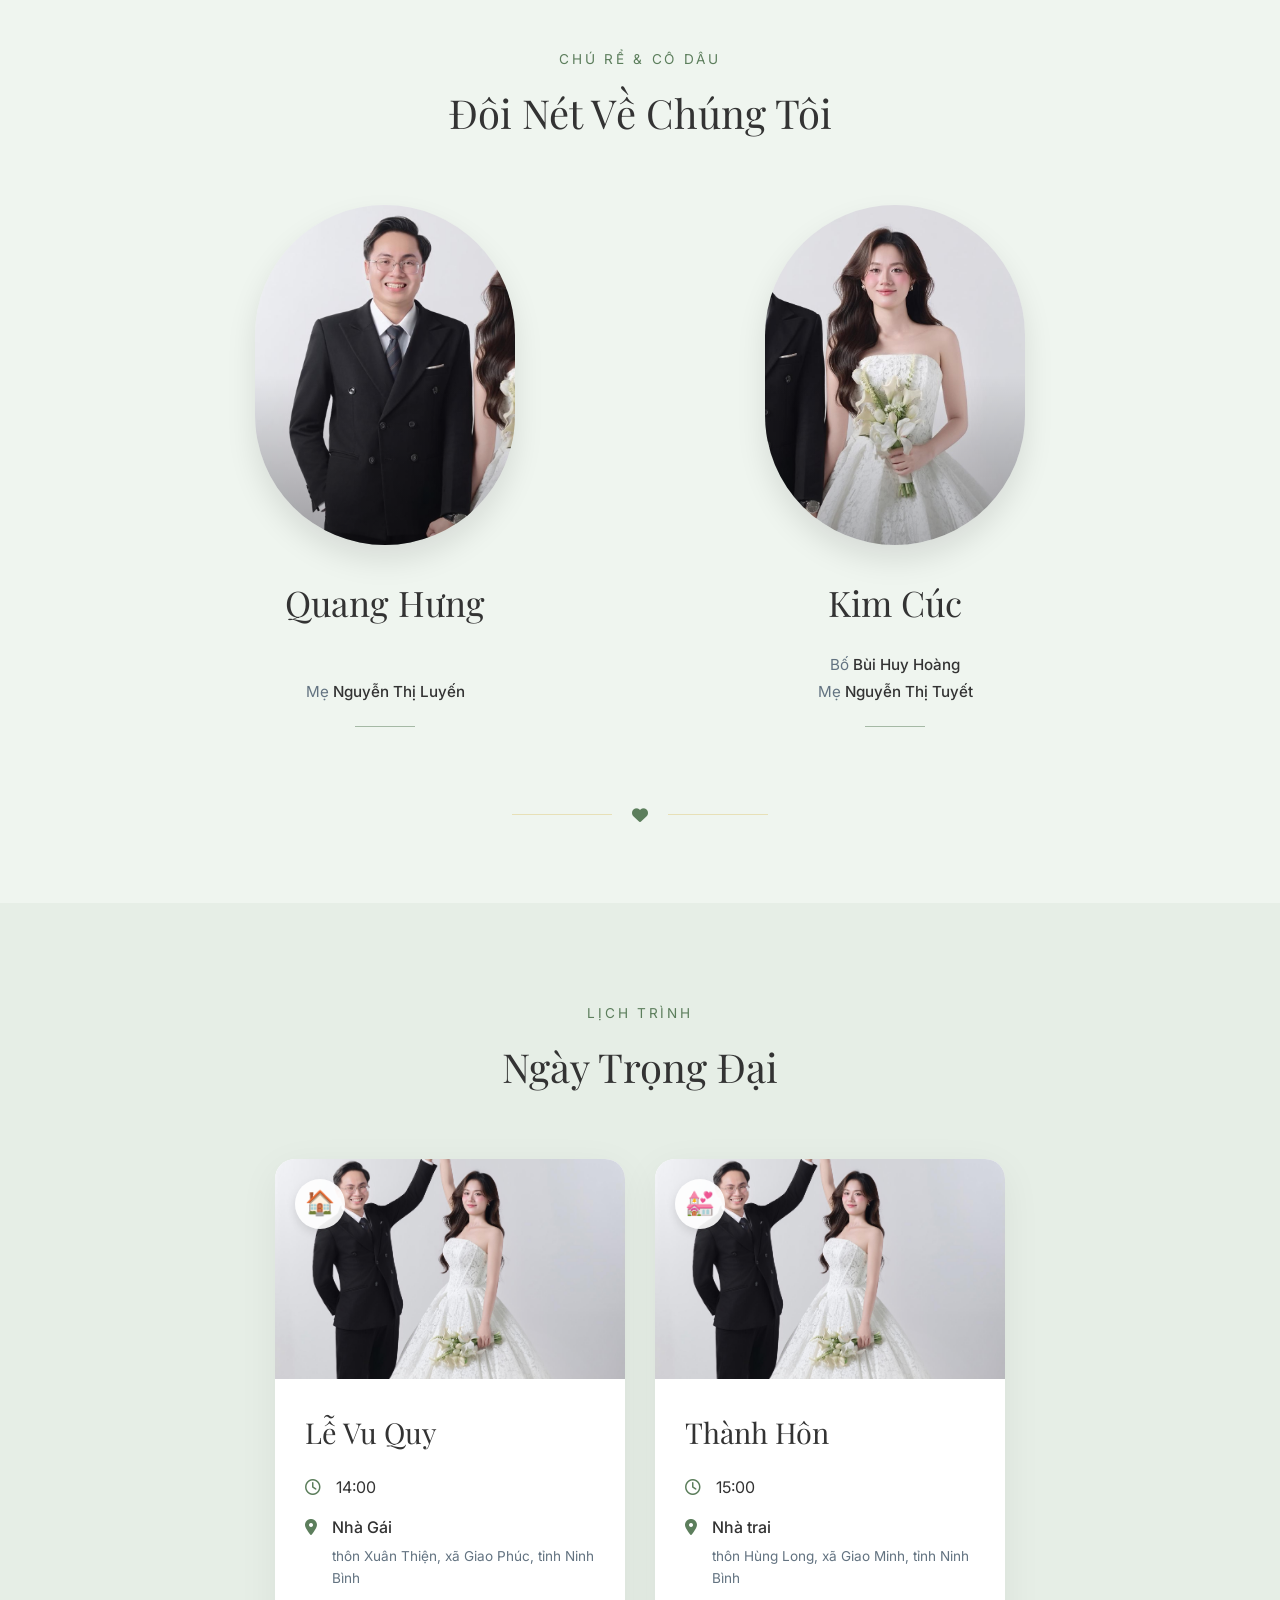
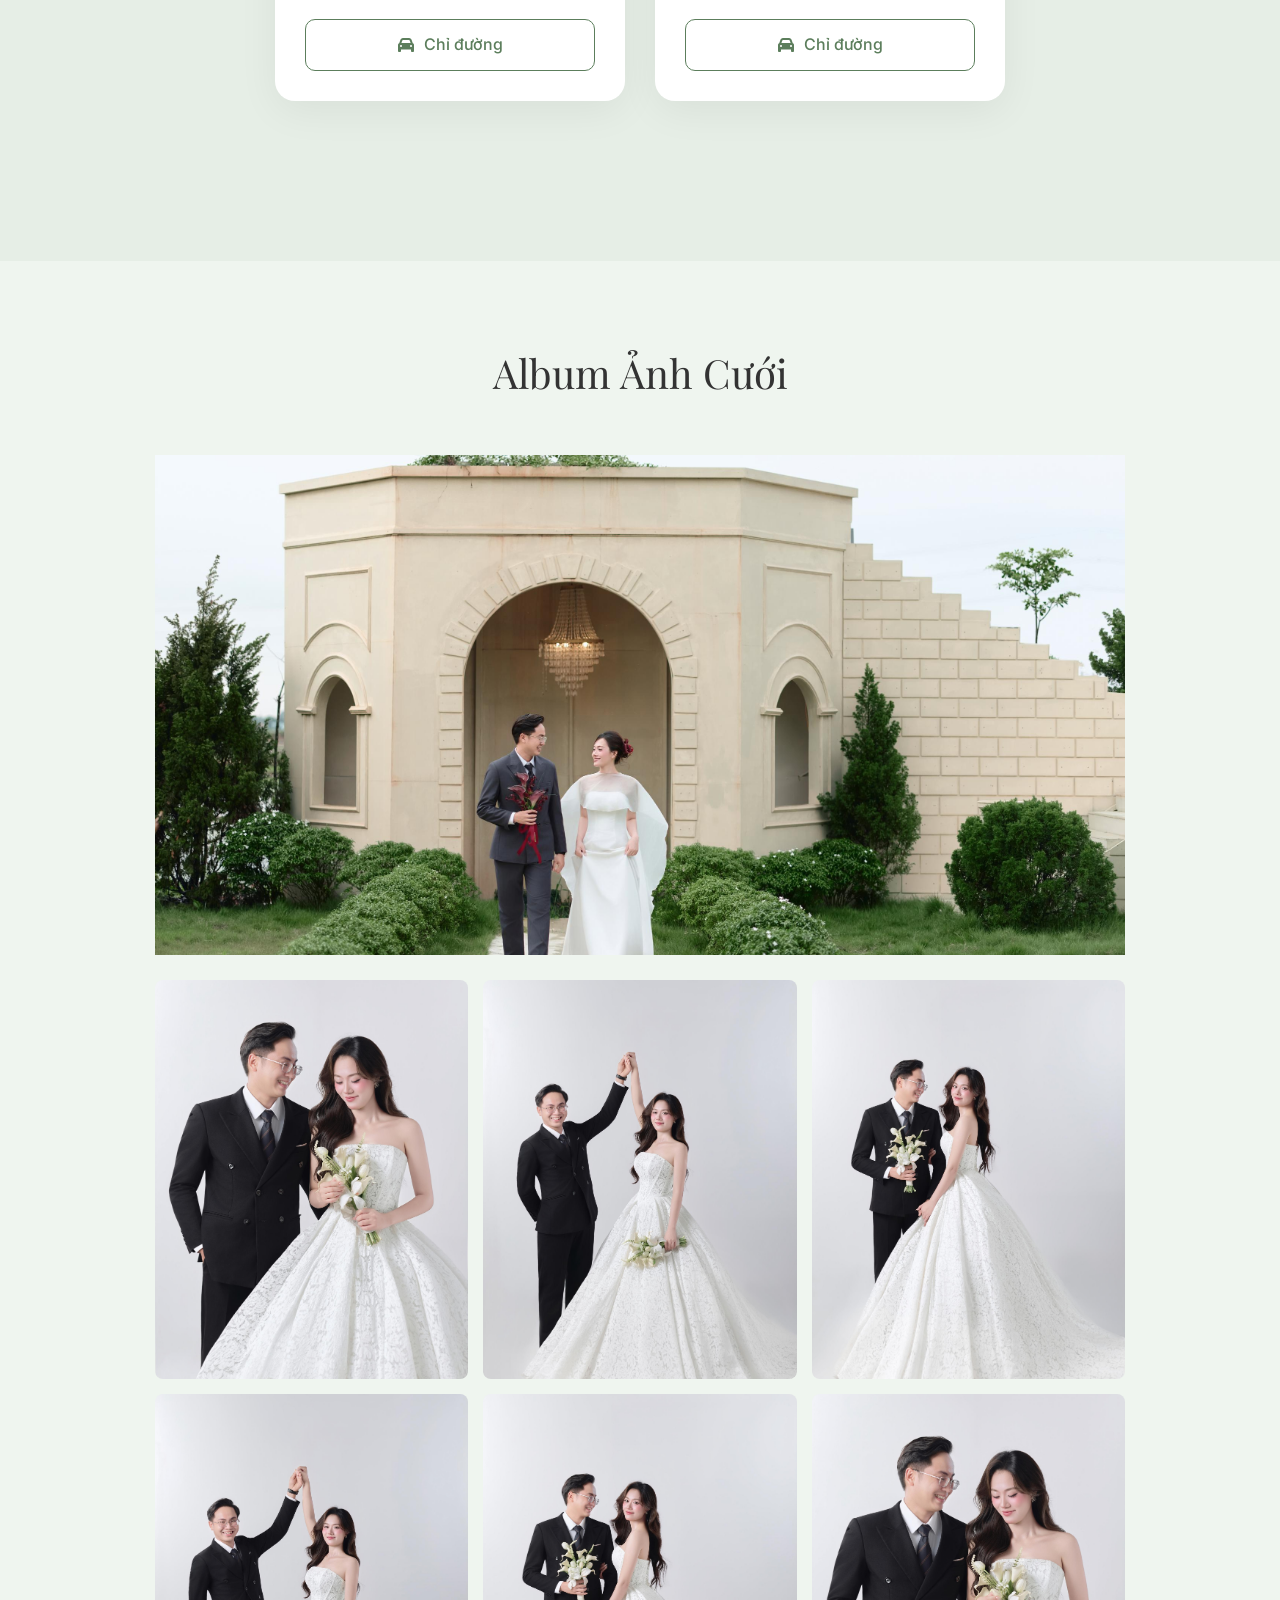
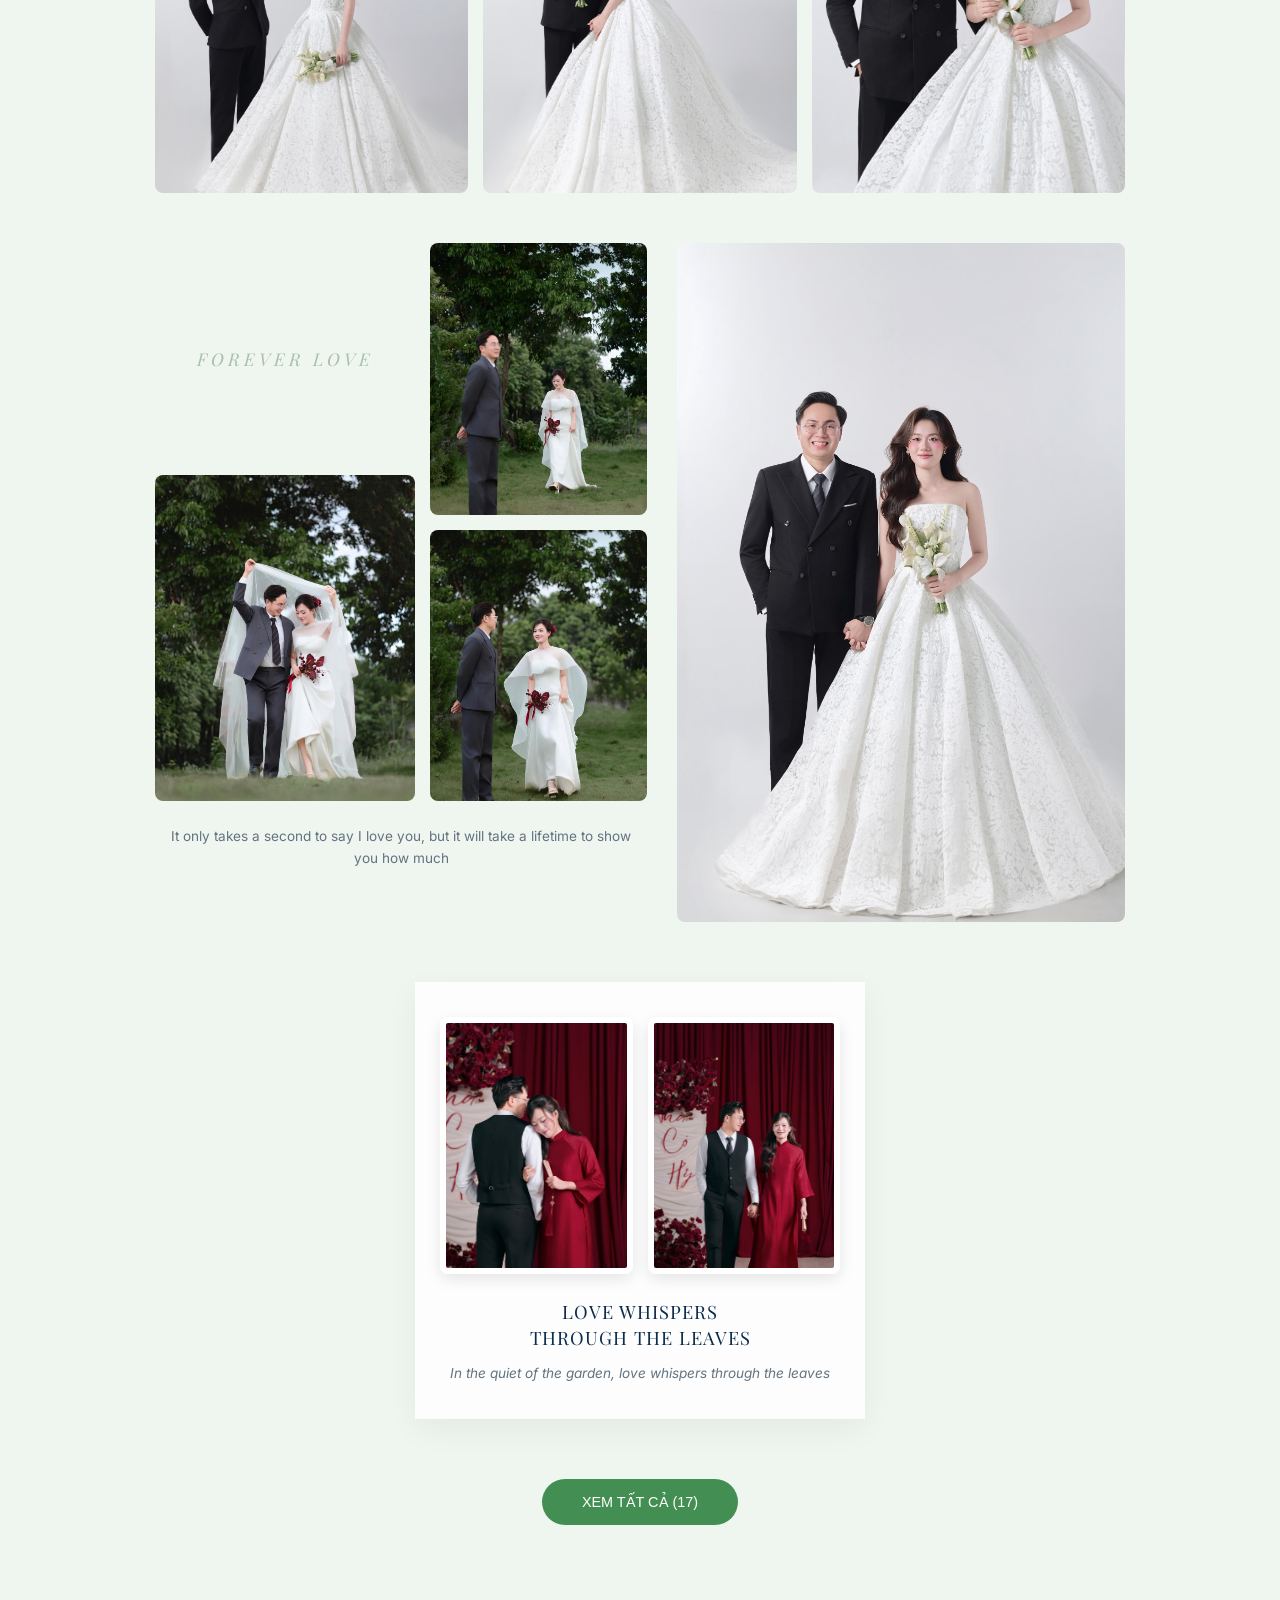
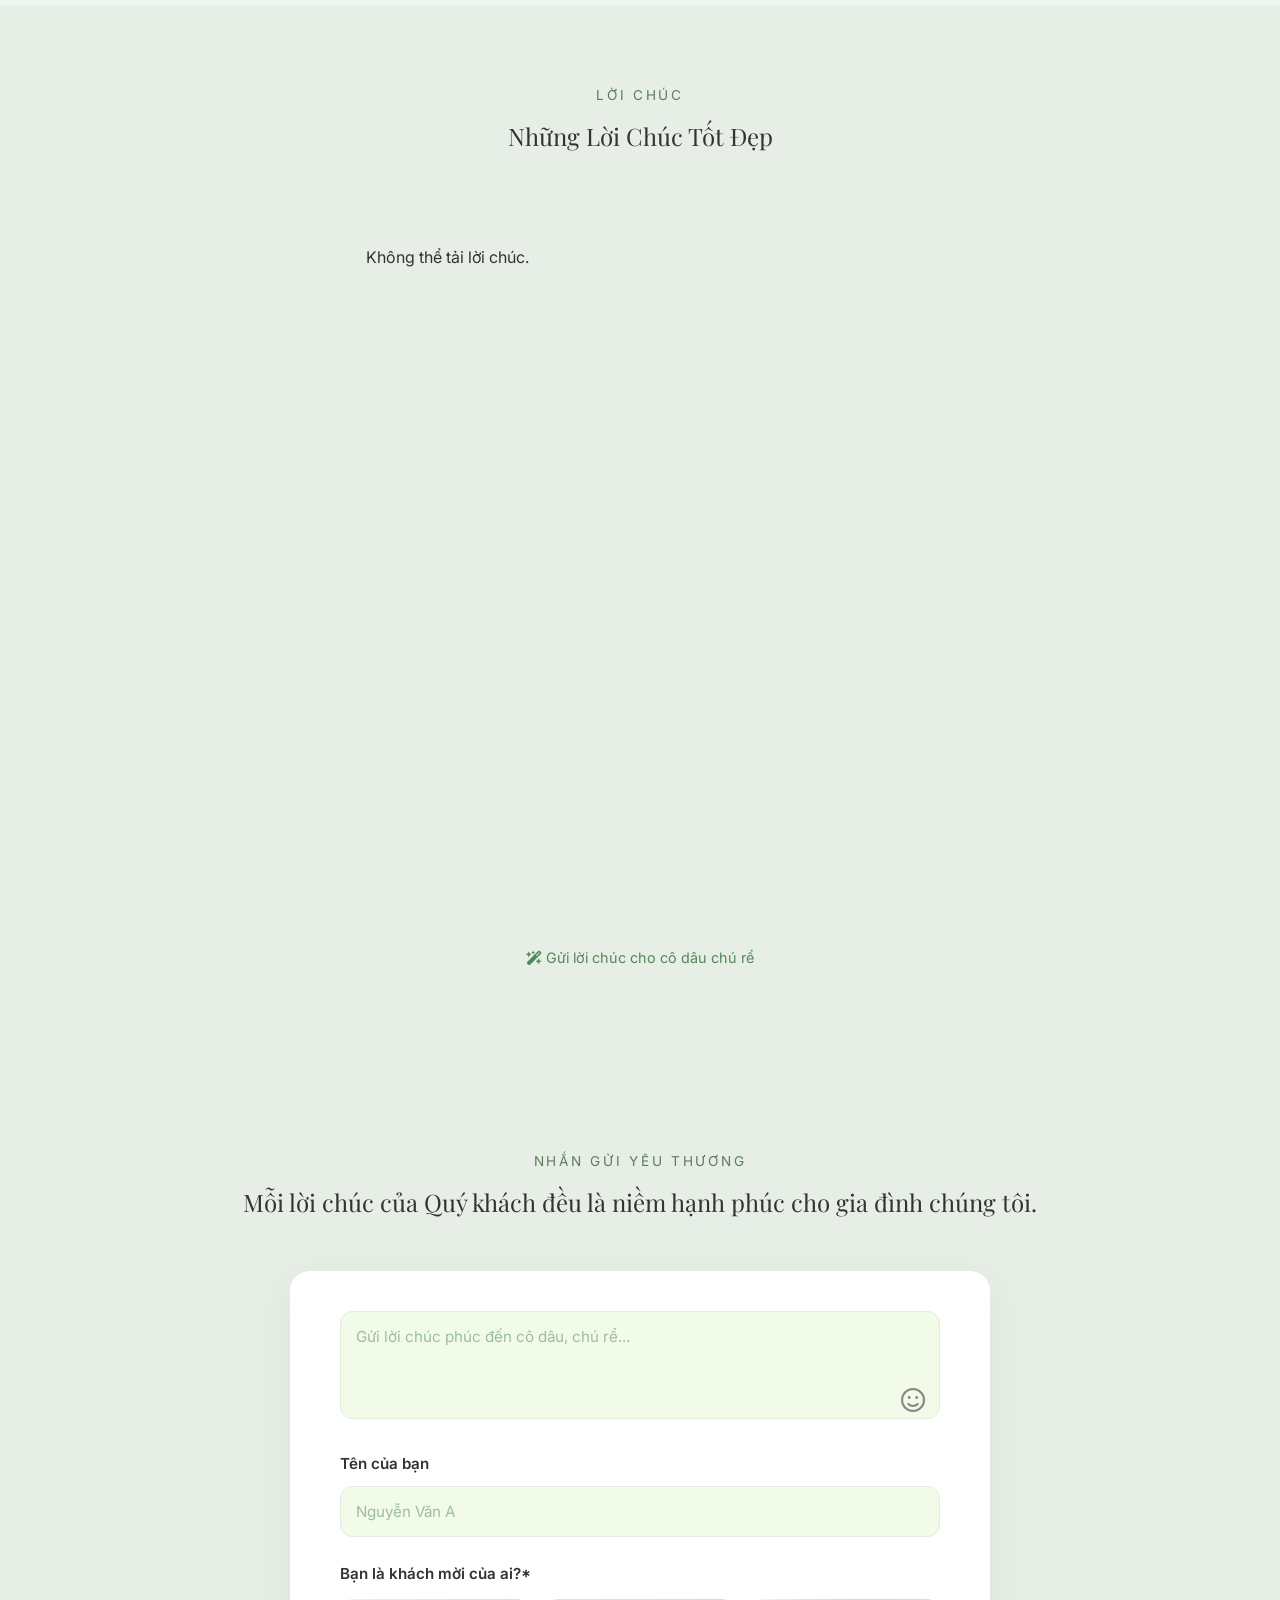
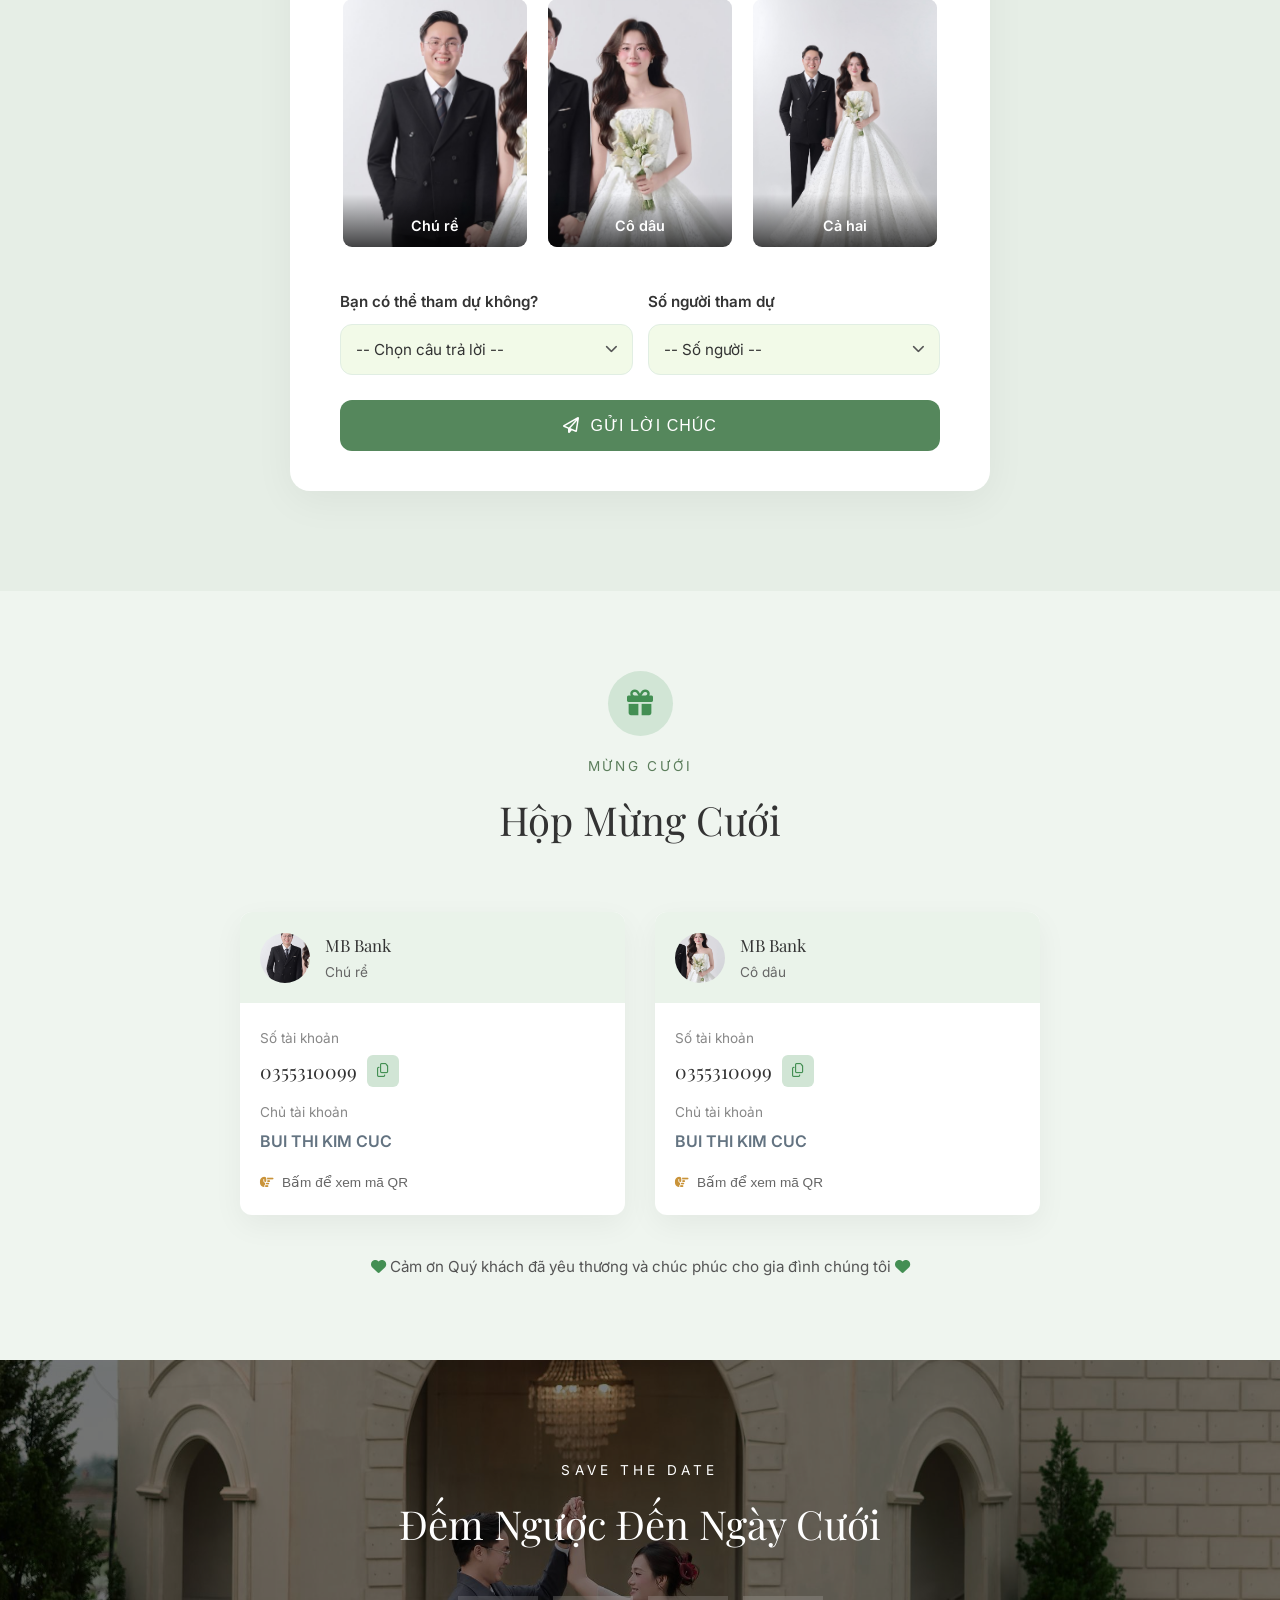
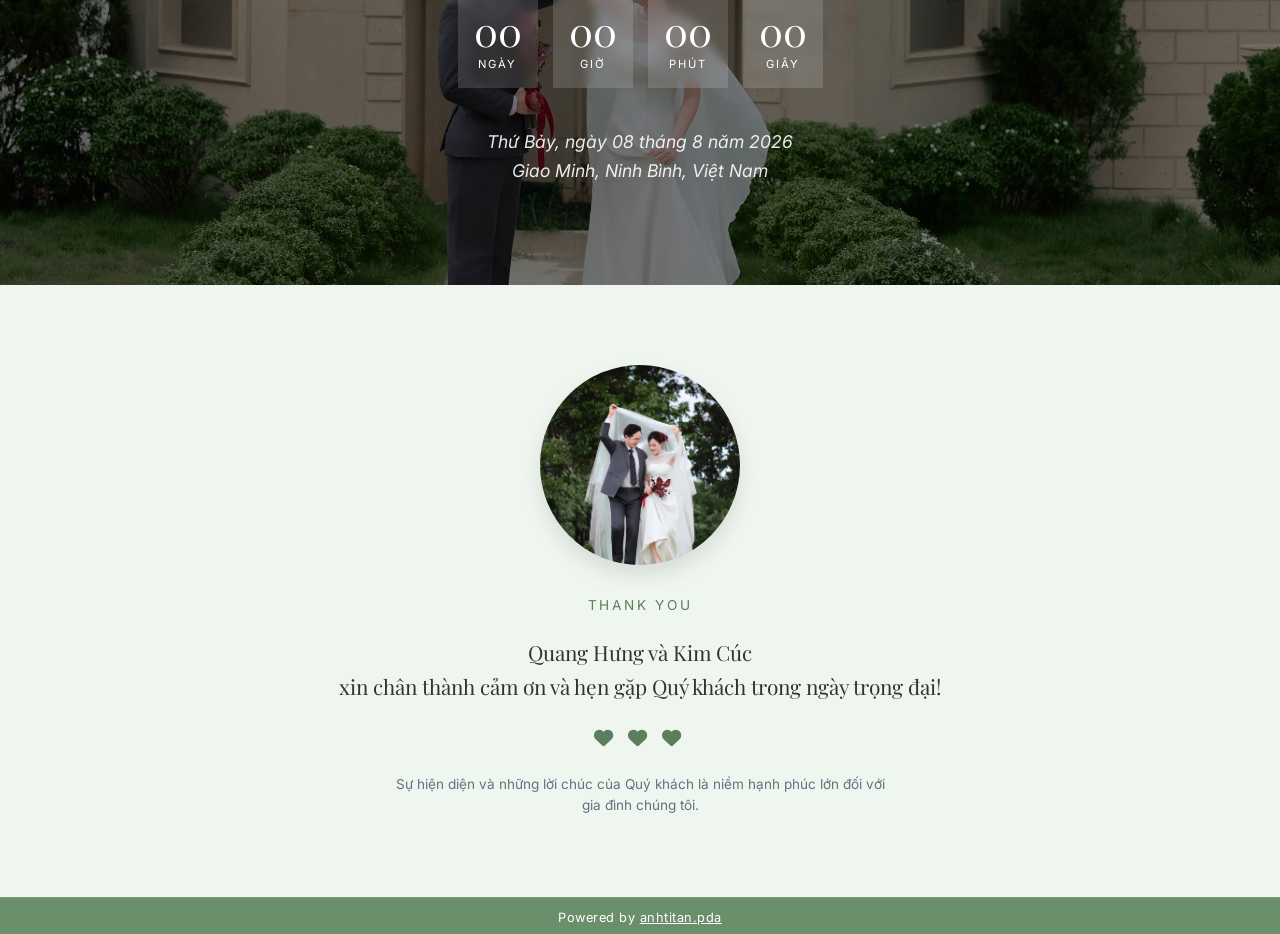
==== commit a494af9a: "big update" ====
--- a/index.html
+++ b/index.html
@@ -44,14 +44,14 @@
                 <div class="css-envelope" id="animatedEnvelope">
                     <div class="env-back"></div>
                     <div class="env-letter">
-                        <div class="letter-content">
-                            <p
-                                style="font-family: 'Playfair Display', serif; font-size: 1.2rem; color: #55875c; margin: 0;">
-                                Save The Date</p>
-                            <h3
-                                style="font-family: 'Playfair Display', serif; font-size: 1.6rem; color: #111d13; margin: 10px 0;">
-                                Quang Hưng & Kim Cúc</h3>
-                            <p style="font-size: 1.1rem; color: #55875c; font-weight: bold; margin: 0;">08.08.2026</p>
+                        <div class="letter-content" style="text-align: center; display: flex; flex-direction: column; justify-content: center; align-items: center; height: 100%; width: 100%; box-sizing: border-box; padding: 0 10px; background-image: linear-gradient(rgba(0,0,0,0.3), rgba(0,0,0,0.5)), url('./assets/images/wd/21071.jpg'); background-size: cover; background-position: center; border-radius: 4px;">
+                            <p style="font-family: 'Inter', sans-serif; font-size: 0.6rem; letter-spacing: 2px; color: #eee; text-transform: uppercase; margin: 0 0 5px 0; text-shadow: 1px 1px 2px rgba(0,0,0,0.5);">Lễ Thành Hôn</p>
+                            <h3 style="font-family: 'Playfair Display', serif; font-size: 1.4rem; color: #fff; margin: 0; font-weight: 600; text-shadow: 2px 2px 4px rgba(0,0,0,0.5);">
+                                Quang Hưng <span style="font-family: 'Playfair Display', serif; color: #a4c2a4; font-style: italic; font-weight: 400; margin: 0 2px;">&</span> Kim Cúc
+                            </h3>
+                            <div style="width: 40px; height: 1px; background: rgba(255,255,255,0.6); margin: 8px 0;"></div>
+                            <p style="font-family: 'Playfair Display', serif; font-size: 0.9rem; color: #fff; margin: 0 0 4px 0; font-weight: 600; text-shadow: 1px 1px 3px rgba(0,0,0,0.5);">08.08.2026</p>
+                            <p style="font-family: 'Inter', sans-serif; font-size: 0.5rem; letter-spacing: 1px; color: #ddd; text-transform: uppercase; margin: 0; text-shadow: 1px 1px 2px rgba(0,0,0,0.5);">Giao Minh, Ninh Bình, Việt Nam</p>
                         </div>
                     </div>
                     <div class="env-front-left"></div>
@@ -271,7 +271,7 @@
                                 </div>
                             </div>
                         </div>
-                        <a href="#" class="btn-outline">
+                        <a href="https://maps.app.goo.gl/q1xSHRHxvGStJp286" target="_blank" class="btn-outline">
                             <i class="fa-solid fa-car"></i> Chỉ đường
                         </a>
                     </div>
@@ -402,8 +402,10 @@
     <!-- RSVP Section -->
     <section class="rsvp" id="rsvp">
         <div class="container text-center fade-in-up">
-            <p class="subtitle">LỜI CHÚC</p>
-            <h2 class="title">Sự hiện diện của bạn là niềm vinh hạnh của chúng tôi</h2>
+            <p class="subtitle">NHẮN GỬI YÊU THƯƠNG</p>
+            <h2 class="section-title text-center" style="margin-bottom: 50px;">Mỗi lời chúc của Quý khách đều là niềm
+                hạnh phúc cho gia đình chúng
+                tôi.</h2>
 
             <div class="rsvp-form-container">
                 <form class="rsvp-form new-rsvp-form" id="rsvpForm">
@@ -482,7 +484,28 @@
                         <i class="fa-regular fa-paper-plane" style="margin-right: 5px;"></i> GỬI LỜI CHÚC
                     </button>
                 </form>
-                <p id="formMessage" class="form-message" style="display: none;"></p>
+
+                <!-- Thank you UI (initially hidden) -->
+                <div id="thankYouUI" class="thank-you-ui" style="display: none;">
+                    <div class="thank-you-avatar">
+                        <img src="./assets/images/wd/21074.jpg" alt="Quang Hưng & Kim Cúc">
+                    </div>
+                    <h3 class="thank-you-heading">Cảm ơn <span id="thankYouName"></span> rất nhiều <i
+                            class="fa-solid fa-heart" style="color: #55875c;"></i><i class="fa-solid fa-heart"
+                            style="color: #55875c; margin: 0 3px;"></i><i class="fa-solid fa-heart"
+                            style="color: #55875c;"></i></h3>
+                    <p class="thank-you-message" id="thankYouMessage"></p>
+                    <div class="thank-you-signature">
+                        <i class="fa-solid fa-heart" style="color: #55875c;"></i> Quang Hưng & Kim Cúc <i
+                            class="fa-solid fa-heart" style="color: #55875c;"></i>
+                    </div>
+                    <button type="button" class="view-wishes-btn" tabindex="0"
+                        onclick="document.getElementById('wishesModal').style.display='flex'">
+                        <span class="wishes-icon">💌</span>
+                        <span class="wishes-text">Xem những lời chúc đã gửi</span>
+                    </button>
+                </div>
+
             </div>
         </div>
     </section>
@@ -645,8 +668,14 @@
             <div class="wishes-modal-right">
                 <button class="wishes-close-btn" id="closeWishesModal"><i class="fa-solid fa-xmark"></i></button>
                 <div class="wishes-modal-header">
-                    <h3><i class="fa-regular fa-envelope" style="color: #d15656; margin-right: 8px;"></i> Lời chúc</h3>
-                    <p>Tổng cộng <span id="wishesTotalCount">0</span> lời chúc &bull; Cuộn xuống để xem thêm</p>
+                    <div style="display: flex; justify-content: space-between; align-items: center; width: 100%;">
+                        <h3 style="margin: 0;"><i class="fa-regular fa-envelope" style="color: #d15656; margin-right: 8px;"></i> Lời chúc</h3>
+                        <select id="wishesSortSelect" onchange="if(window.renderSortedWishes) window.renderSortedWishes()" style="padding: 4px 8px; border-radius: 4px; border: 1px solid #ddd; outline: none; cursor: pointer; color: #555; background: #fff; font-size: 0.85rem; font-family: inherit;">
+                            <option value="newest">Mới nhất</option>
+                            <option value="oldest">Cũ nhất</option>
+                        </select>
+                    </div>
+                    <p style="margin-top: 8px;">Tổng cộng <span id="wishesTotalCount">0</span> lời chúc &bull; Cuộn xuống để xem thêm</p>
                 </div>
                 <div class="wishes-scroll-container" id="wishesModalList">
                     <!-- Sẽ được điền bằng Javascript -->
--- a/style.css
+++ b/style.css
@@ -1640,6 +1640,124 @@
     }
 }
 
+/* --- THANK YOU UI --- */
+.thank-you-ui {
+    text-align: center;
+    padding: 30px 10px;
+    animation: fadeIn 0.5s ease;
+}
+
+.thank-you-avatar {
+    width: 250px;
+    height: 250px;
+    margin: 0 auto 30px;
+    border-radius: 50%;
+    overflow: hidden;
+    box-shadow: 0 10px 30px rgba(0, 0, 0, 0.15);
+}
+
+.thank-you-avatar img {
+    width: 100%;
+    height: 100%;
+    object-fit: cover;
+    object-position: center;
+}
+
+.thank-you-heading {
+    font-family: 'Playfair Display', serif;
+    font-size: 2rem;
+    color: #111d13;
+    margin-bottom: 15px;
+}
+
+.thank-you-message {
+    font-size: 1.1rem;
+    color: #555;
+    line-height: 1.6;
+    margin-bottom: 30px;
+    max-width: 500px;
+    margin-left: auto;
+    margin-right: auto;
+}
+
+.thank-you-signature {
+    font-style: italic;
+    /* font-family: 'Great Vibes', cursive; */
+    font-size: 1rem;
+    color: #55875c;
+    margin-bottom: 30px;
+}
+
+.view-wishes-btn {
+    background: transparent;
+    border: none;
+    cursor: pointer;
+    display: inline-flex;
+    align-items: center;
+    gap: 8px;
+    font-size: 0.95rem;
+    color: #55875c;
+    transition: opacity 0.3s;
+    font-family: inherit;
+    padding: 10px 20px;
+}
+
+.view-wishes-btn:hover {
+    opacity: 0.8;
+}
+
+.view-wishes-btn .wishes-icon {
+    font-size: 1.2rem;
+    display: inline-block;
+    transform-origin: bottom center;
+}
+
+.view-wishes-btn:hover .wishes-icon {
+    animation: wiggle 1s ease-in-out infinite;
+}
+
+.view-wishes-btn .wishes-text {
+    position: relative;
+    font-weight: 500;
+}
+
+.view-wishes-btn .wishes-text::after {
+    content: '';
+    position: absolute;
+    left: 0;
+    bottom: -4px;
+    height: 1px;
+    width: 100%;
+    background-color: rgba(85, 135, 92, 0.4);
+}
+
+@keyframes wiggle {
+
+    0%,
+    100% {
+        transform: rotate(0deg);
+    }
+
+    25% {
+        transform: rotate(-10deg);
+    }
+
+    75% {
+        transform: rotate(10deg);
+    }
+}
+
+@media (max-width: 768px) {
+    .thank-you-avatar {
+        width: 200px;
+        height: 200px;
+    }
+
+    .thank-you-heading {
+        font-size: 1.6rem;
+    }
+}
+
 /* --- END NEW RSVP FORM --- */
 
 /* Gift Section */
@@ -2250,7 +2368,7 @@
     font-weight: bold;
     color: #333;
     display: block;
-    font-size: 0.95rem;
+    font-size: 0.9rem;
 }
 
 .wish-author .author-rel {
@@ -2259,8 +2377,12 @@
 }
 
 .wish-date {
+    position: absolute;
+    top: 15px;
+    right: 20px;
     font-size: 0.75rem;
-    color: #aaa;
+    color: #999;
+    font-style: italic;
 }
 
 /* --- WISHES MODAL --- */
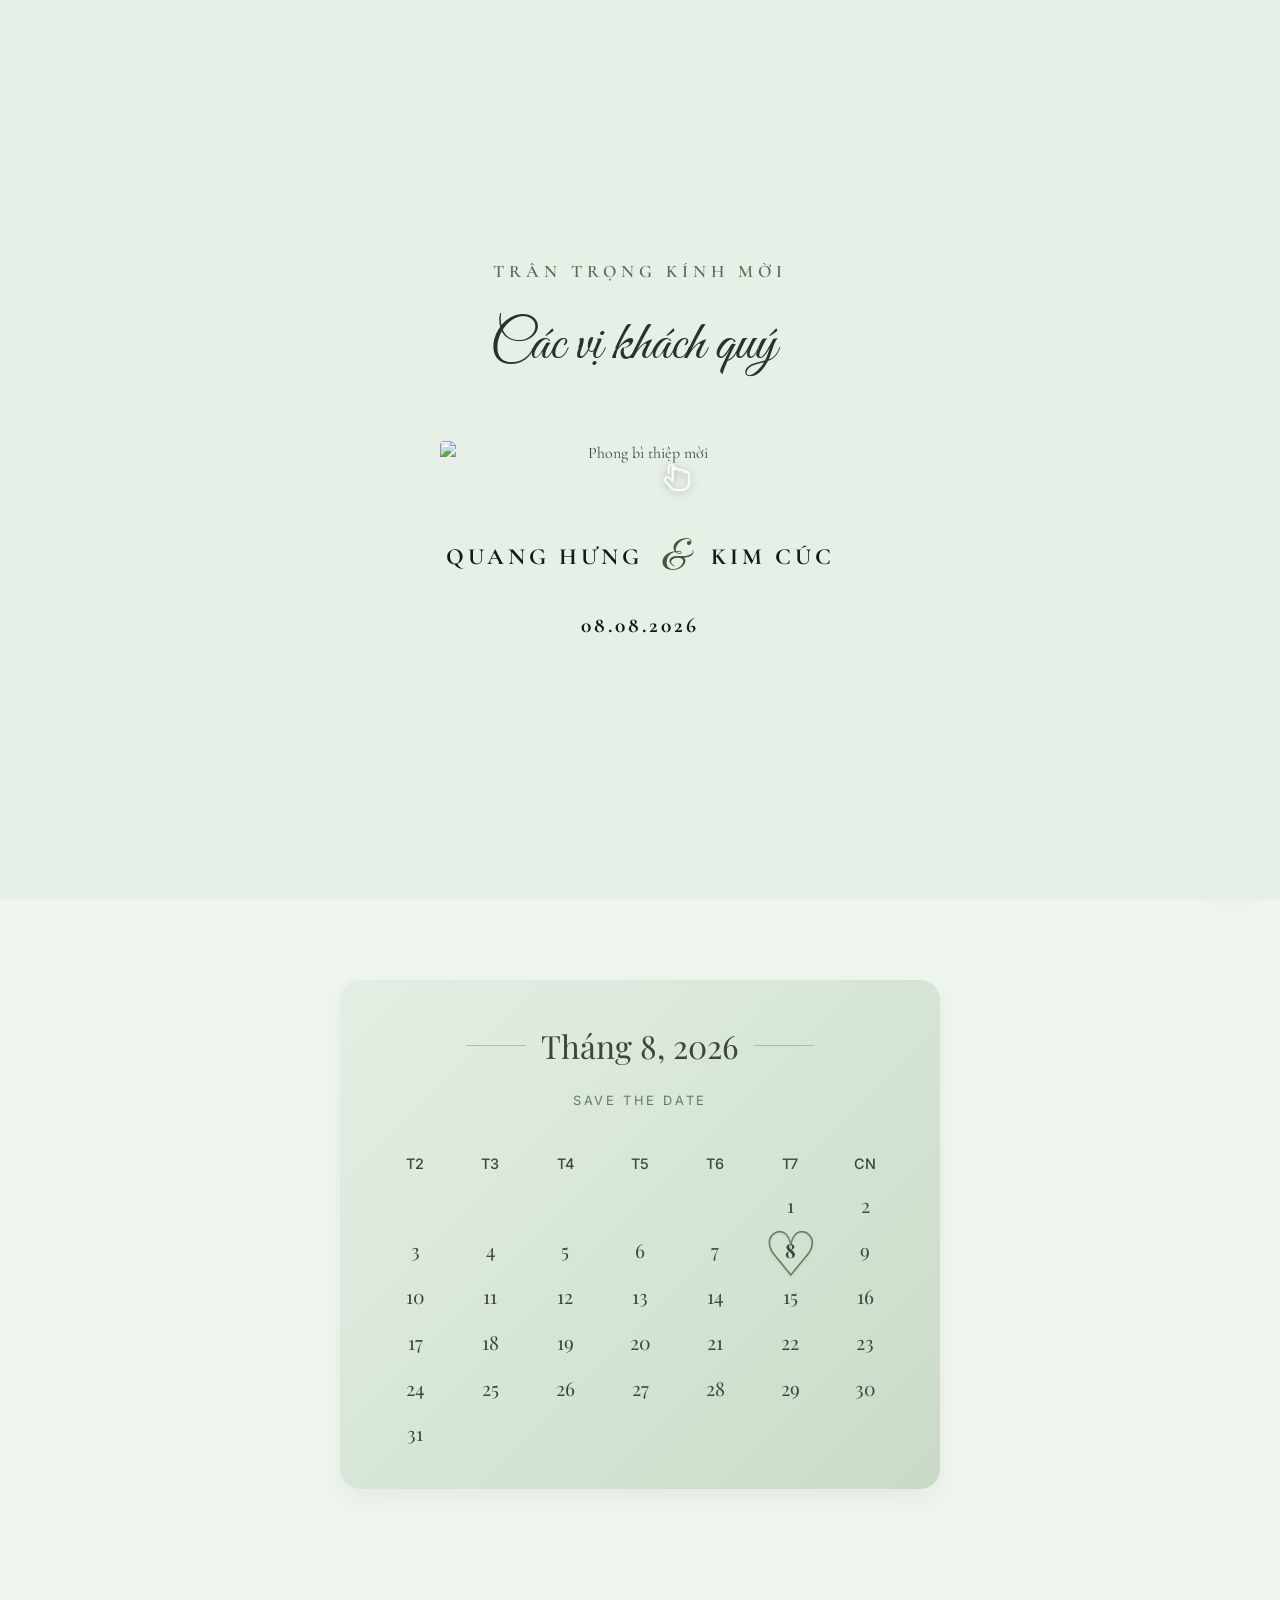
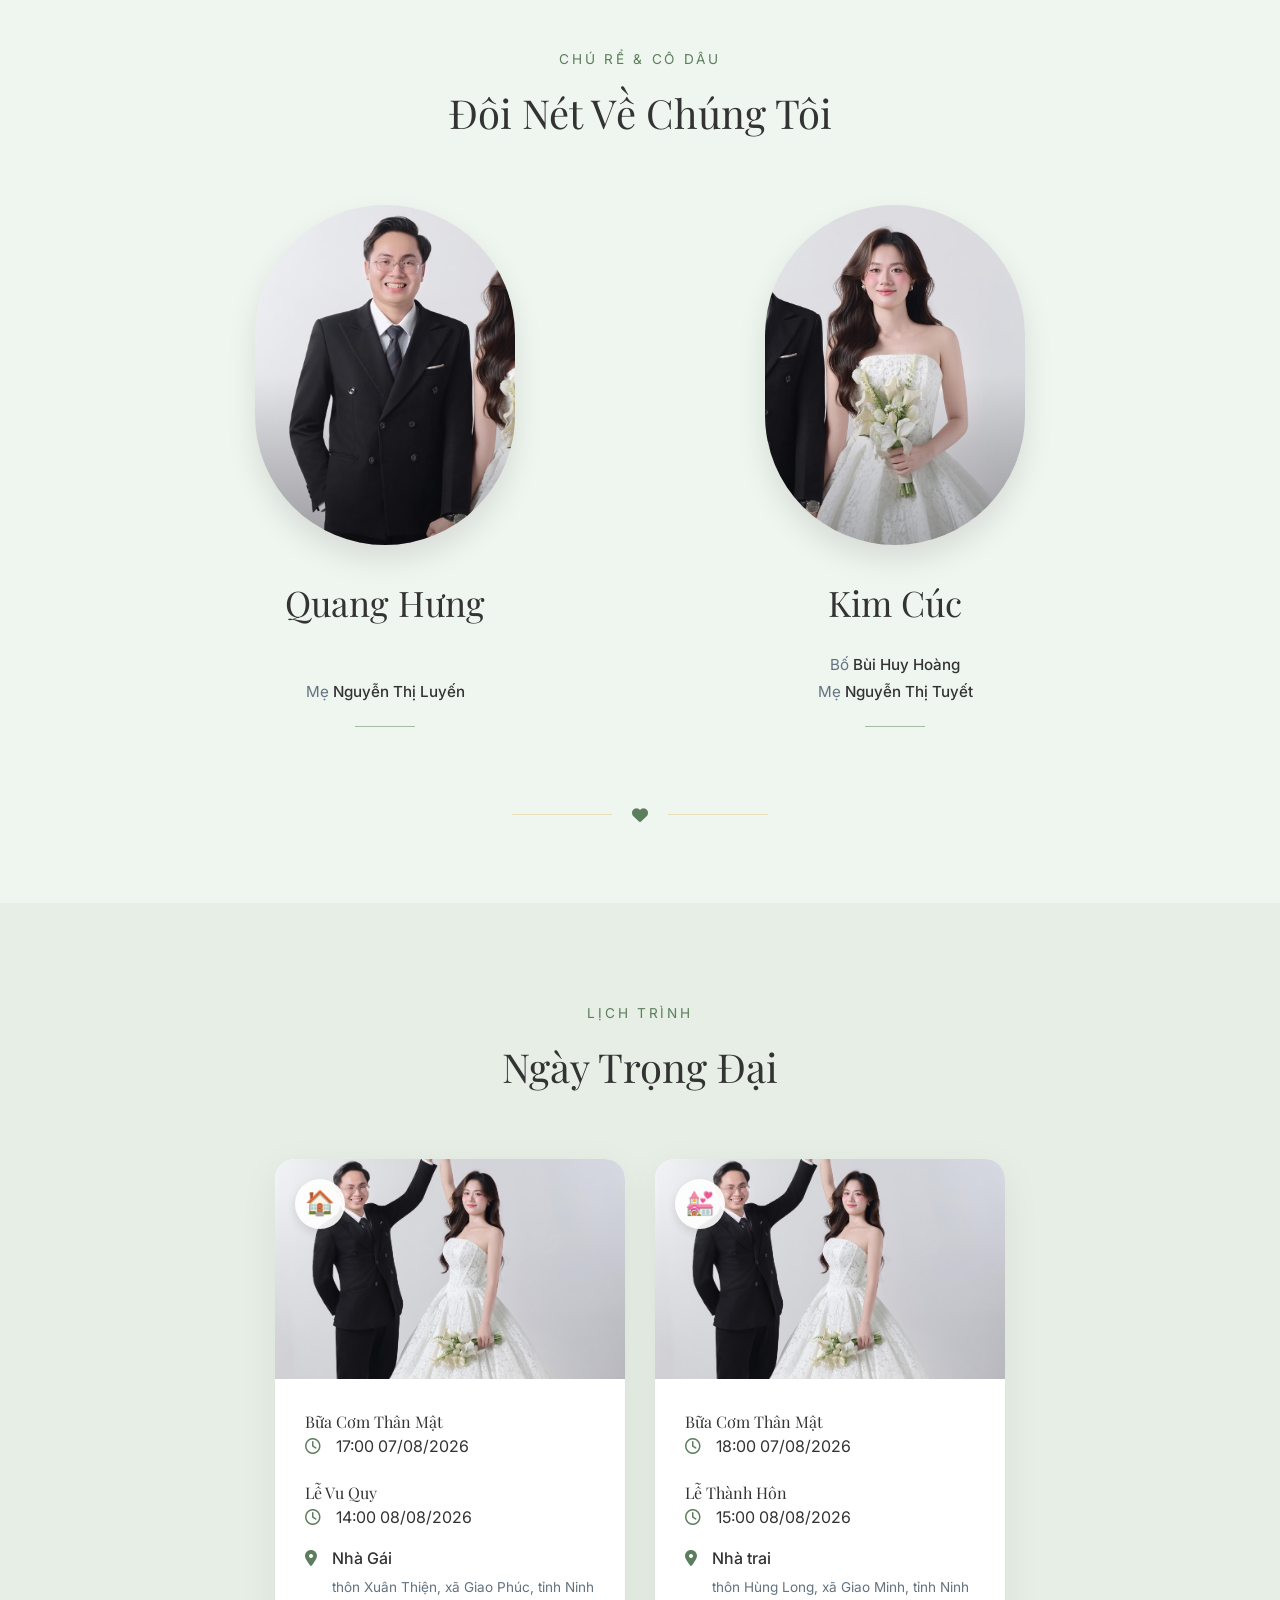
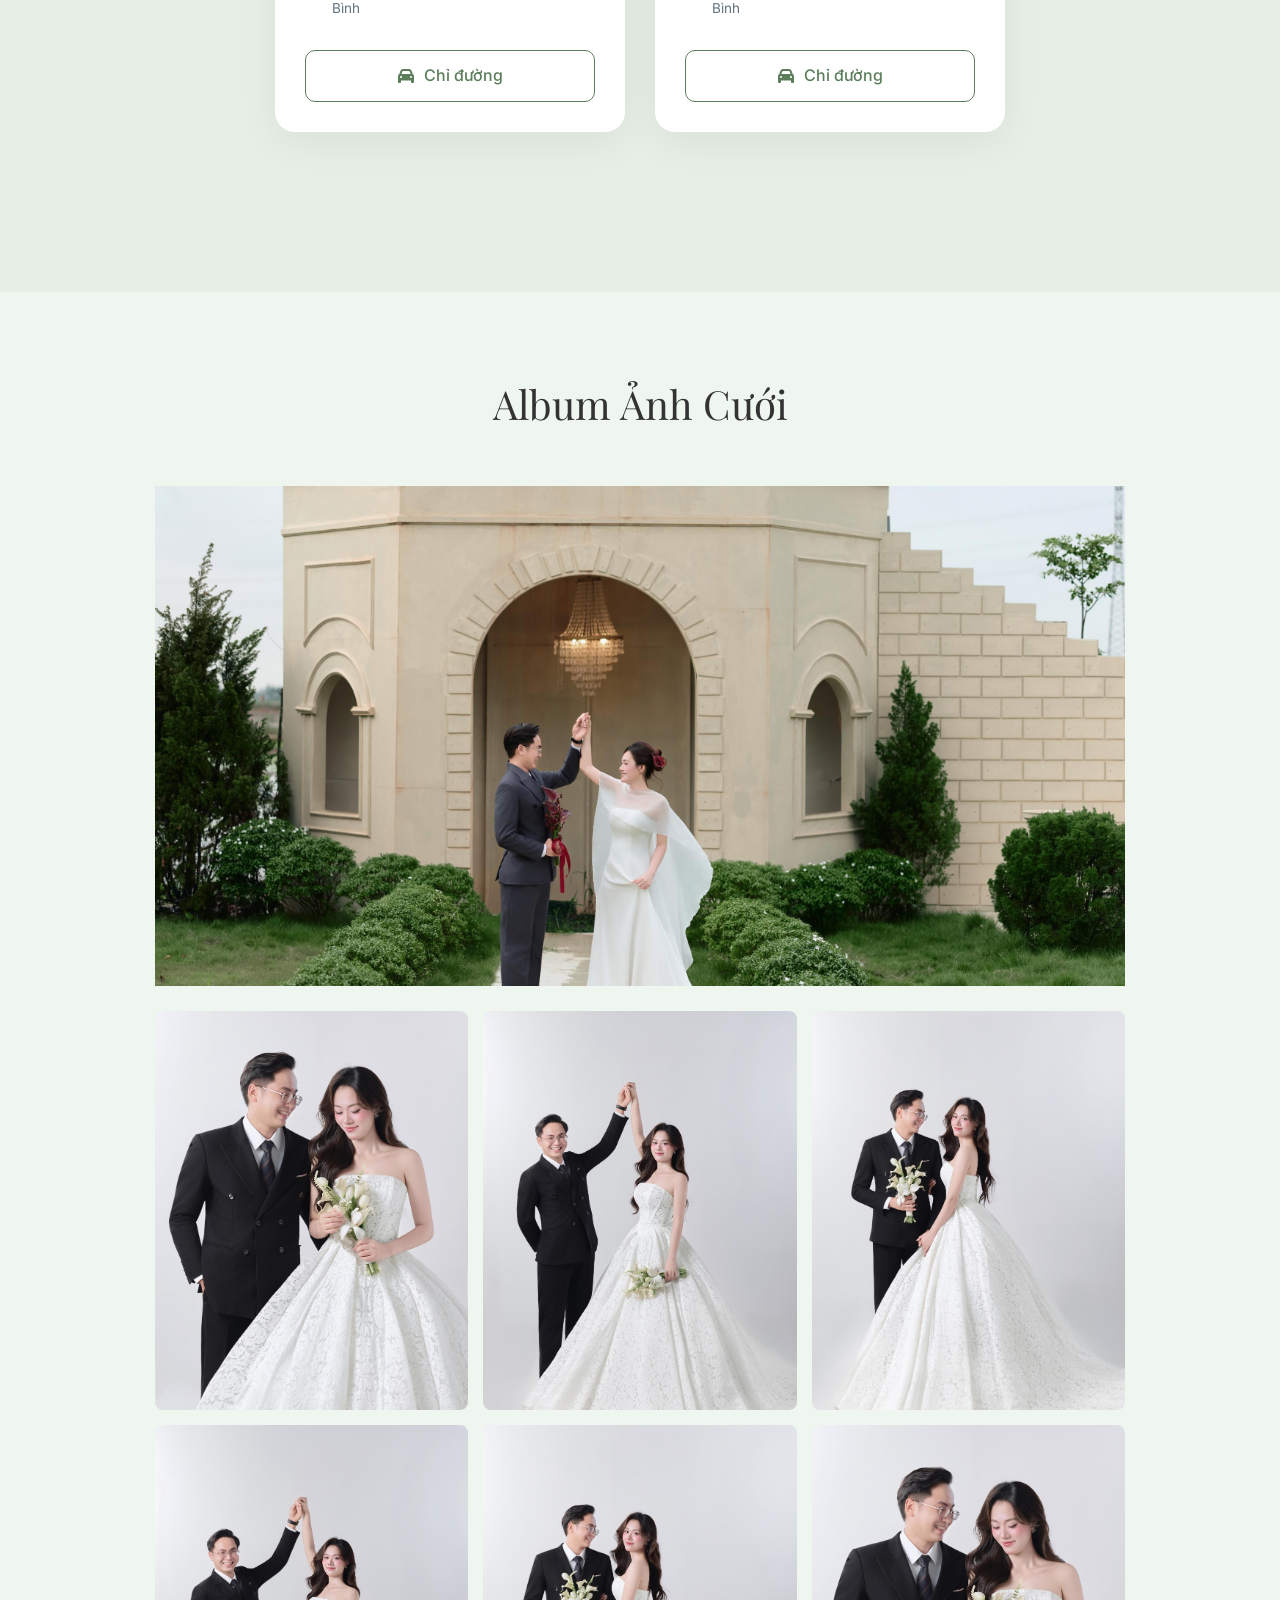
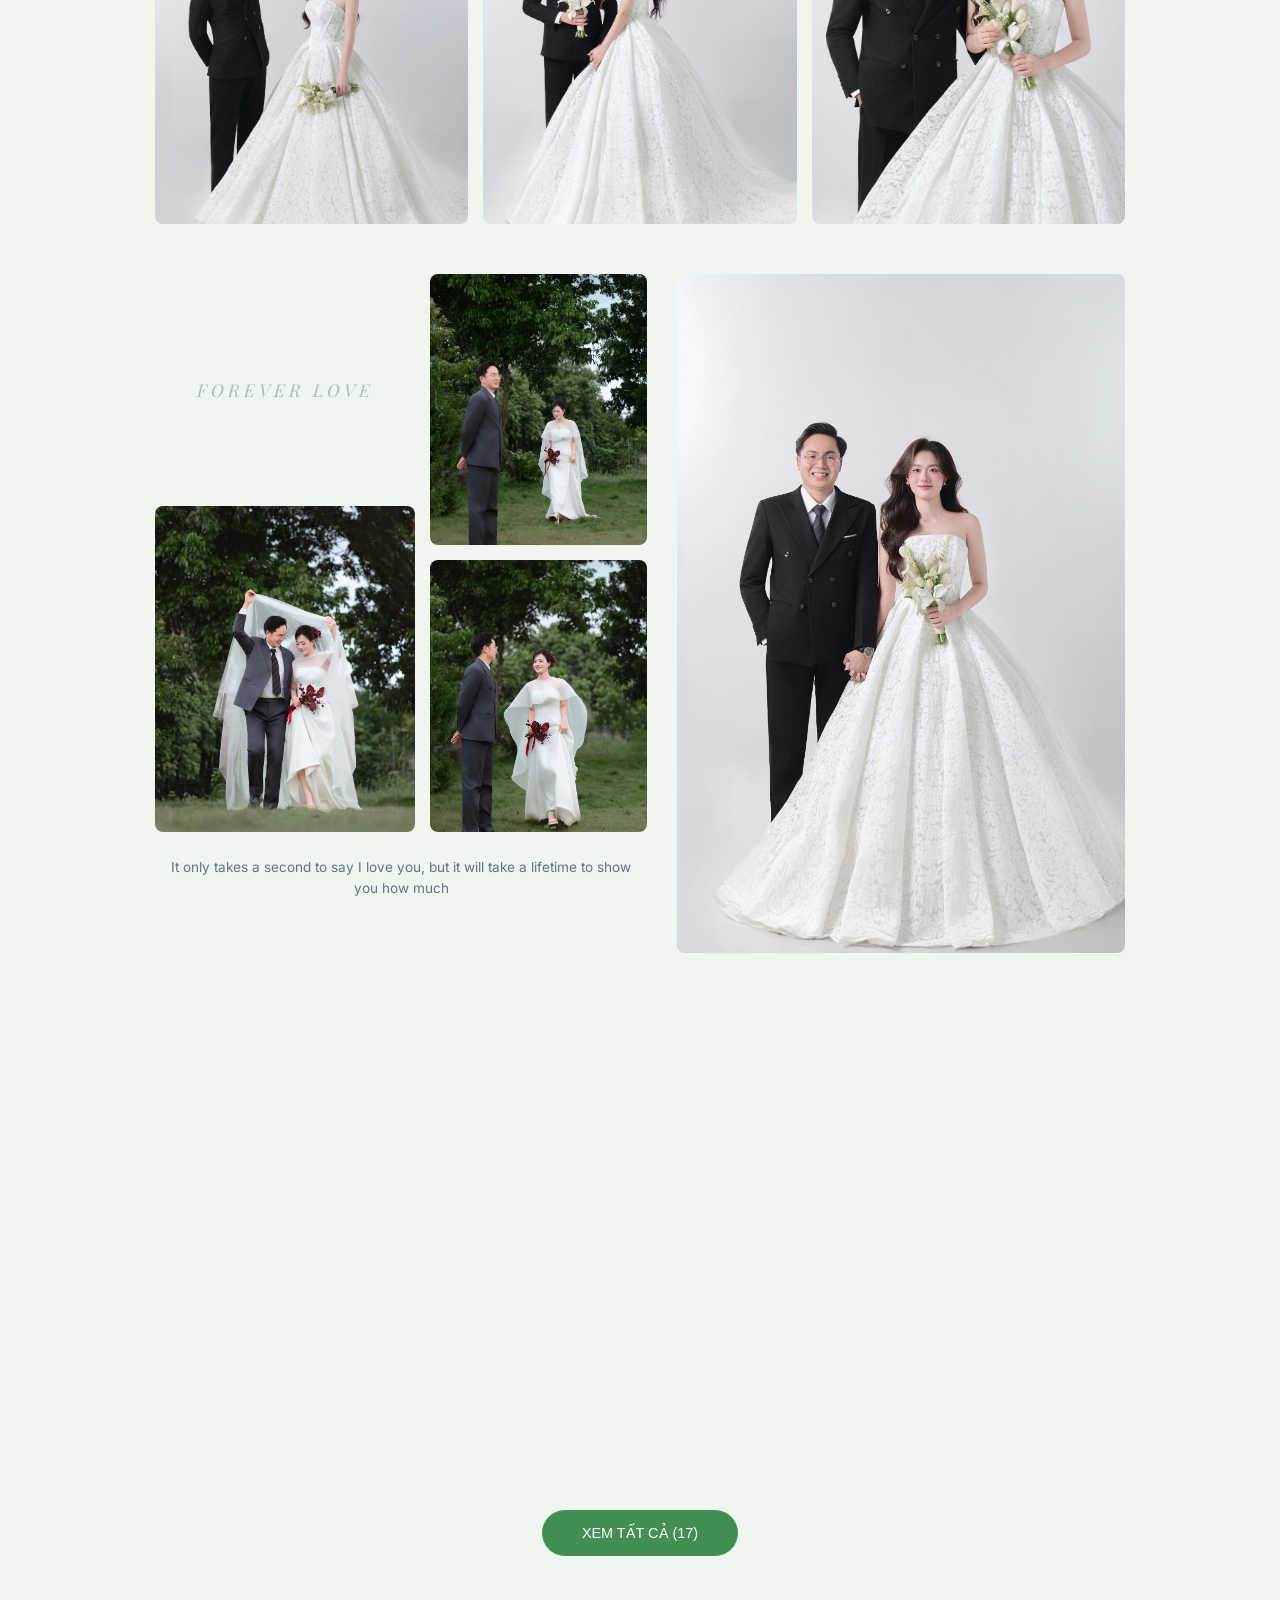
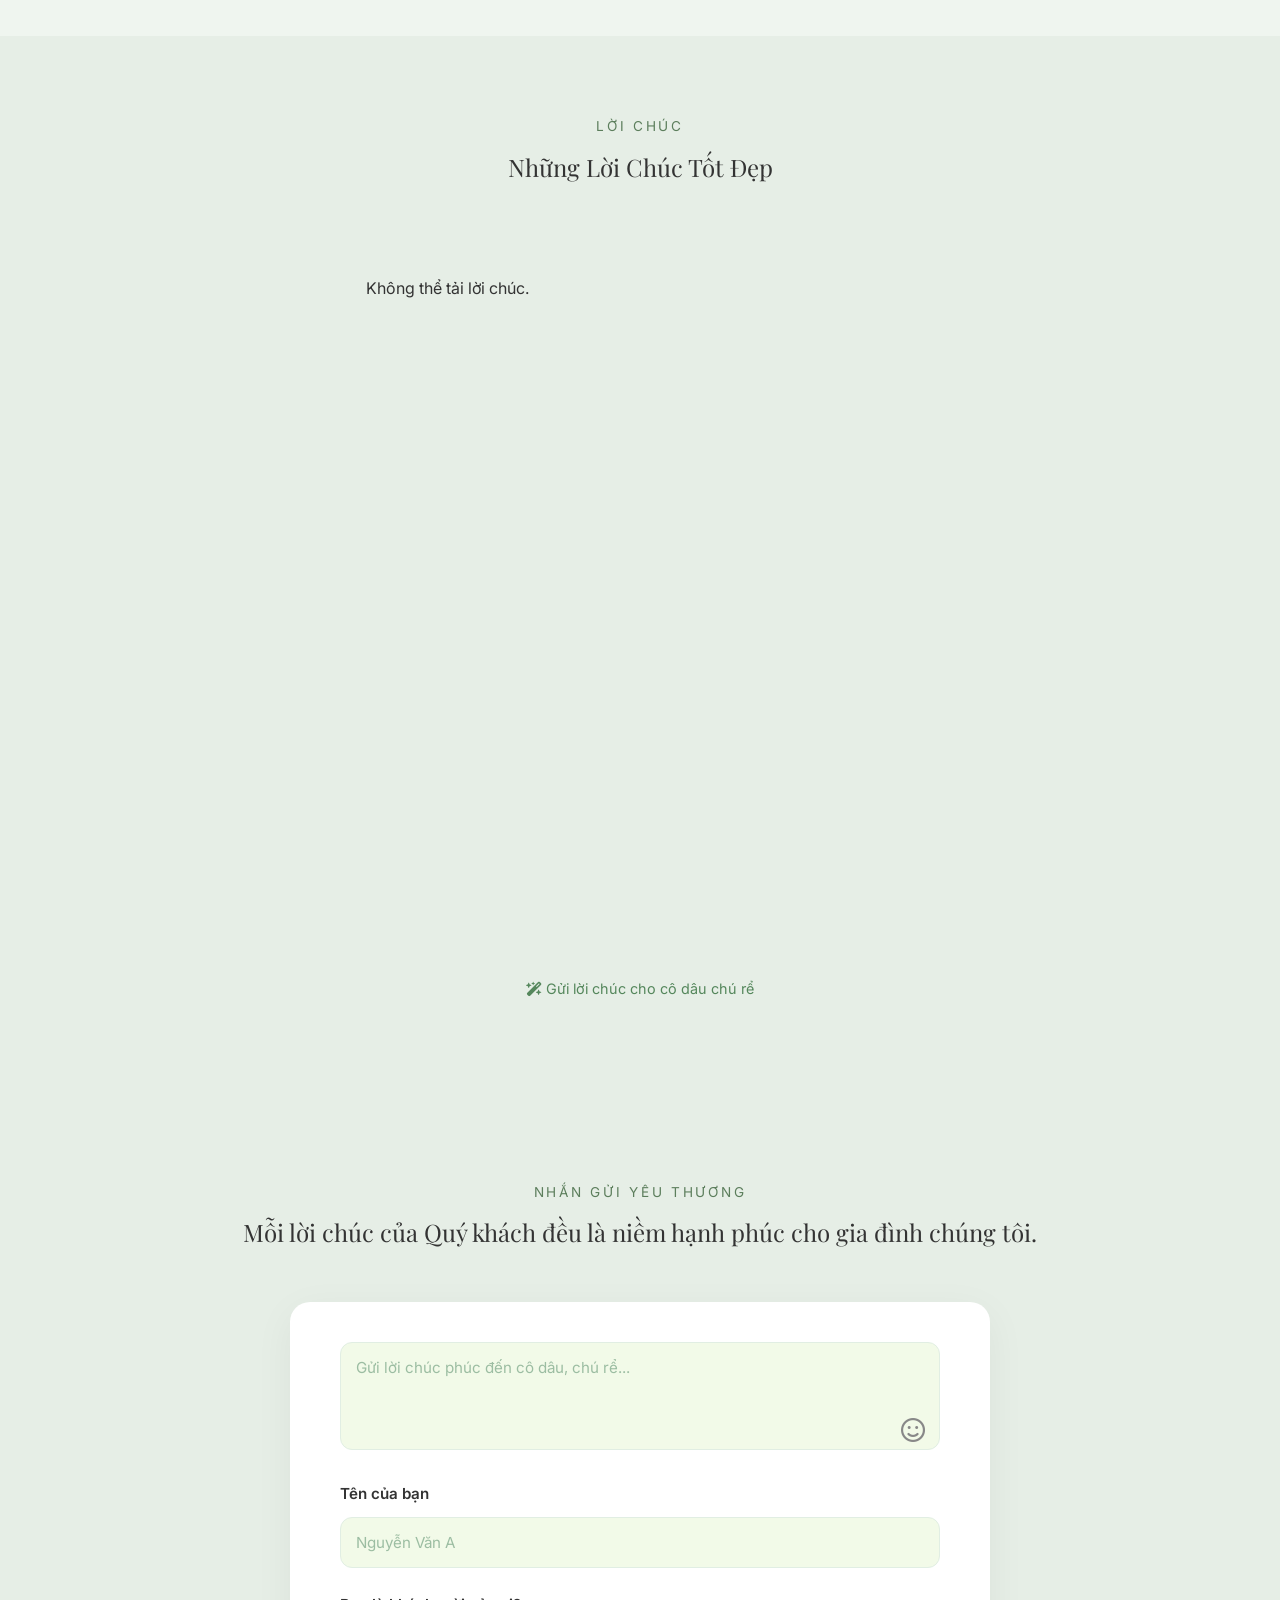
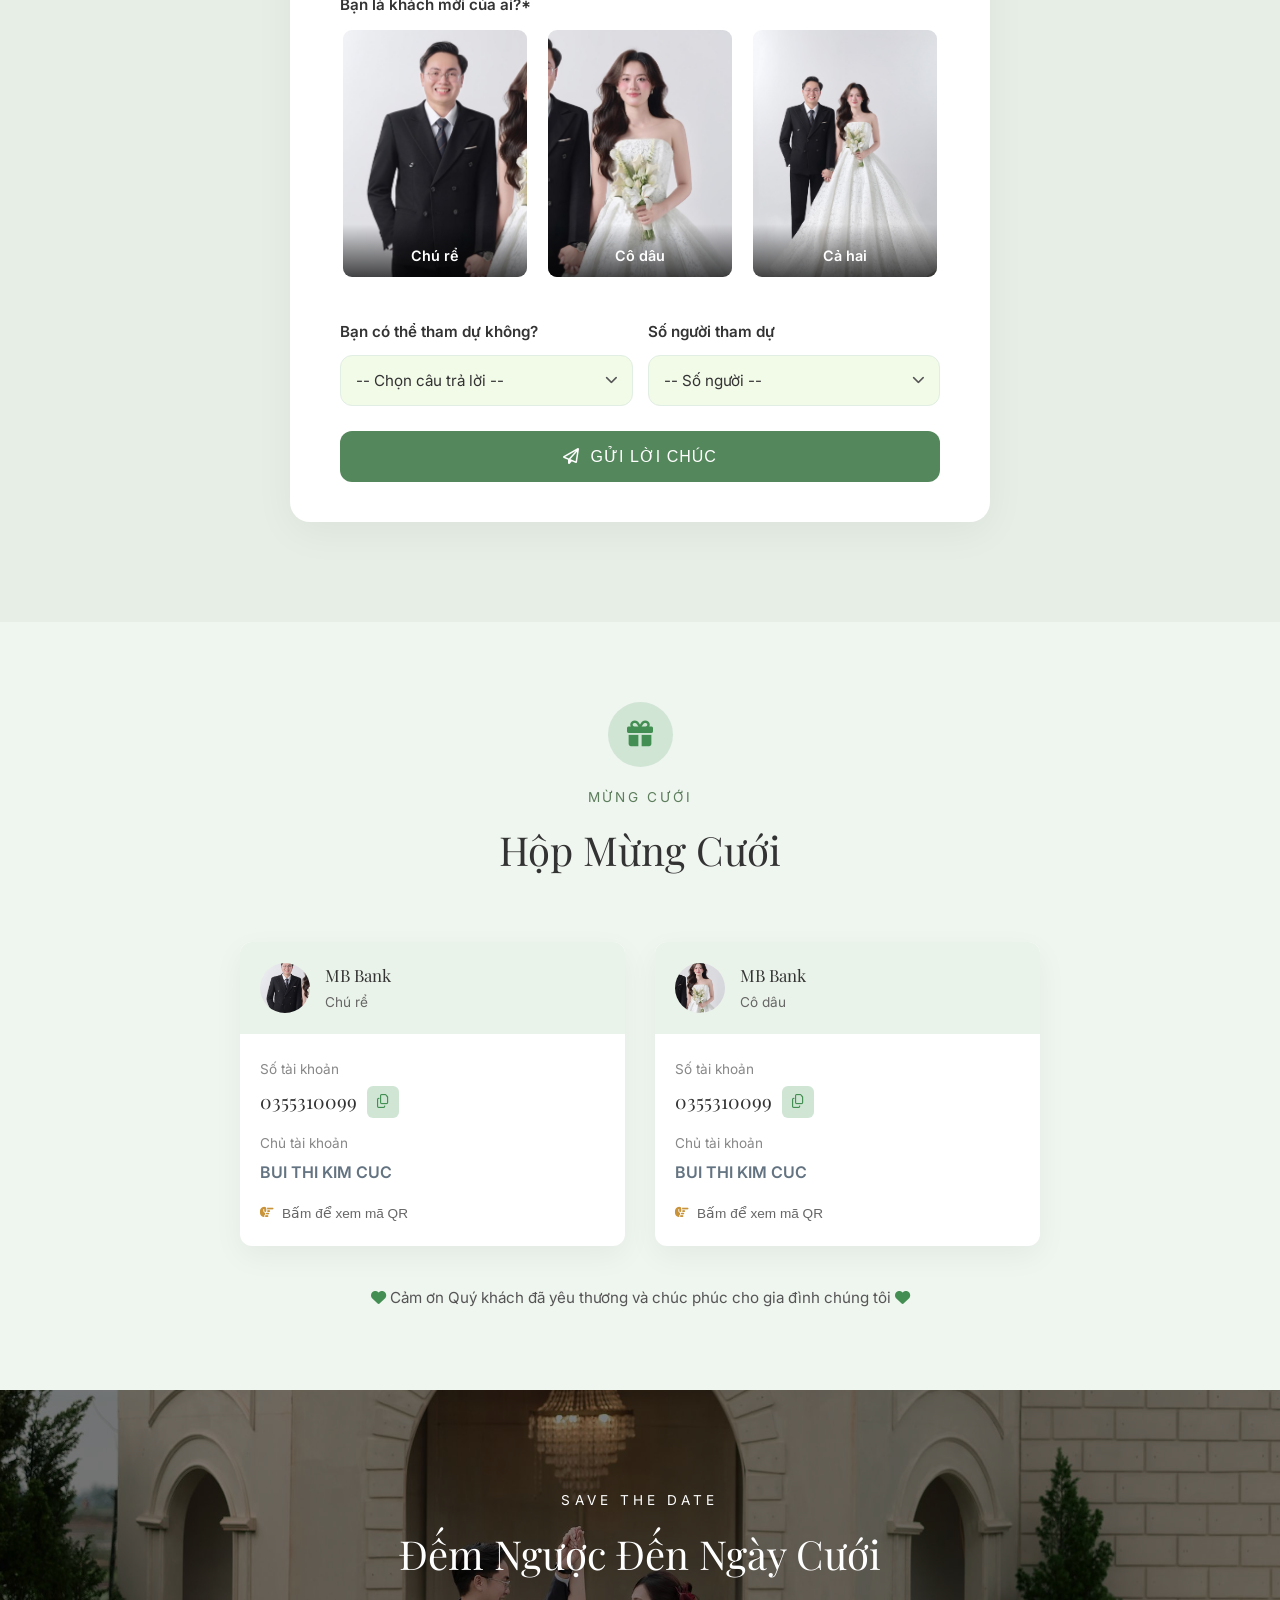
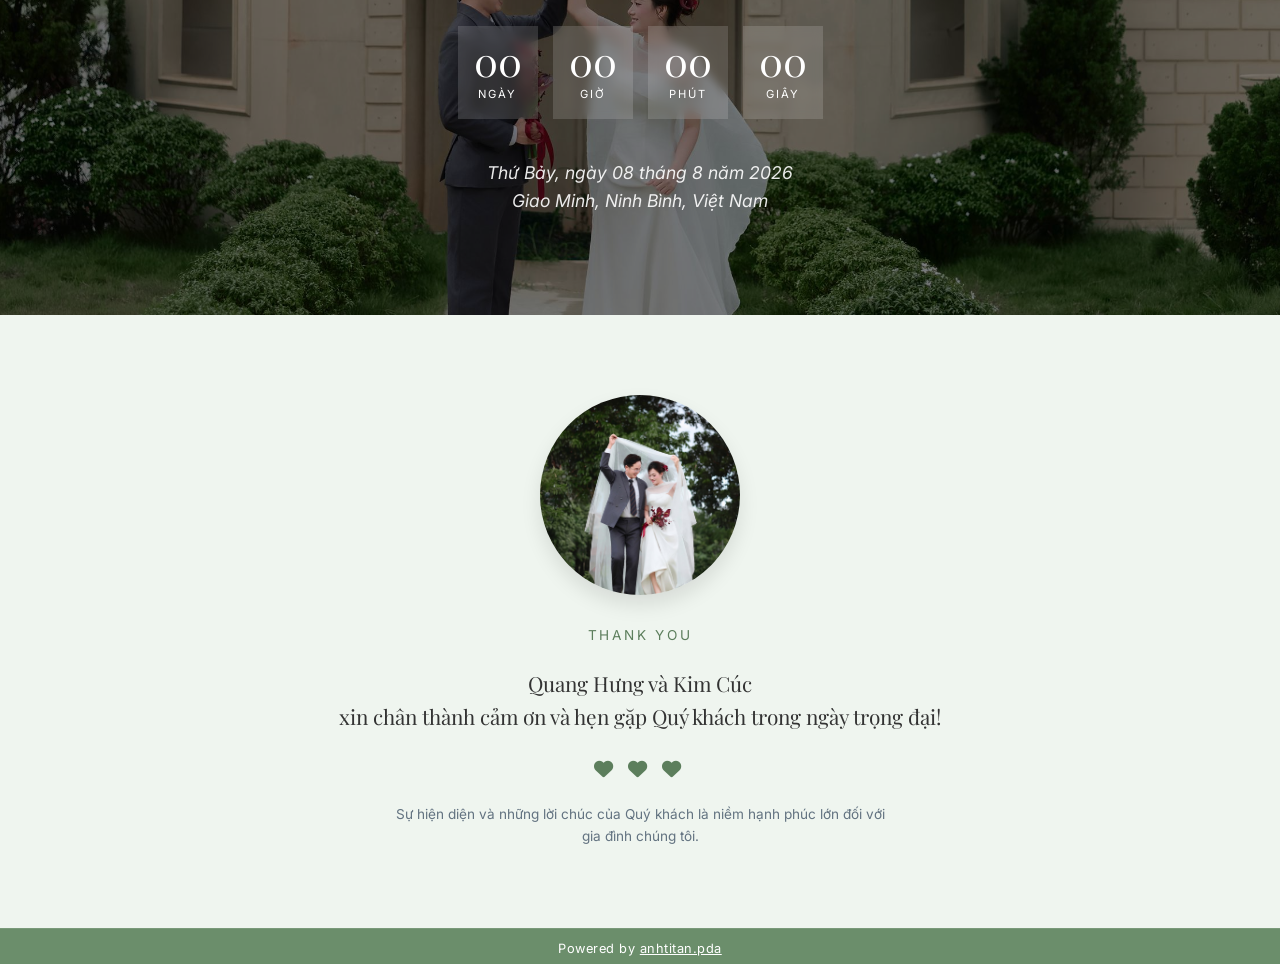
==== commit ee42b0b4: "final" ====
--- a/index.html
+++ b/index.html
@@ -44,14 +44,25 @@
                 <div class="css-envelope" id="animatedEnvelope">
                     <div class="env-back"></div>
                     <div class="env-letter">
-                        <div class="letter-content" style="text-align: center; display: flex; flex-direction: column; justify-content: center; align-items: center; height: 100%; width: 100%; box-sizing: border-box; padding: 0 10px; background-image: linear-gradient(rgba(0,0,0,0.3), rgba(0,0,0,0.5)), url('./assets/images/wd/21071.jpg'); background-size: cover; background-position: center; border-radius: 4px;">
-                            <p style="font-family: 'Inter', sans-serif; font-size: 0.6rem; letter-spacing: 2px; color: #eee; text-transform: uppercase; margin: 0 0 5px 0; text-shadow: 1px 1px 2px rgba(0,0,0,0.5);">Lễ Thành Hôn</p>
-                            <h3 style="font-family: 'Playfair Display', serif; font-size: 1.4rem; color: #fff; margin: 0; font-weight: 600; text-shadow: 2px 2px 4px rgba(0,0,0,0.5);">
-                                Quang Hưng <span style="font-family: 'Playfair Display', serif; color: #a4c2a4; font-style: italic; font-weight: 400; margin: 0 2px;">&</span> Kim Cúc
+                        <div class="letter-content"
+                            style="text-align: center; display: flex; flex-direction: column; justify-content: center; align-items: center; height: 100%; width: 100%; box-sizing: border-box; padding: 0 10px; background-image: linear-gradient(rgba(0,0,0,0.3), rgba(0,0,0,0.5)), url('./assets/images/wd/21071.jpg'); background-size: cover; background-position: center; border-radius: 4px;">
+                            <p
+                                style="font-family: 'Inter', sans-serif; font-size: 0.6rem; letter-spacing: 2px; color: #eee; text-transform: uppercase; margin: 0 0 5px 0; text-shadow: 1px 1px 2px rgba(0,0,0,0.5);">
+                                Lễ Thành Hôn</p>
+                            <h3
+                                style="font-family: 'Playfair Display', serif; font-size: 1.4rem; color: #fff; margin: 0; font-weight: 600; text-shadow: 2px 2px 4px rgba(0,0,0,0.5);">
+                                Quang Hưng <span
+                                    style="font-family: 'Playfair Display', serif; color: #a4c2a4; font-style: italic; font-weight: 400; margin: 0 2px;">&</span>
+                                Kim Cúc
                             </h3>
-                            <div style="width: 40px; height: 1px; background: rgba(255,255,255,0.6); margin: 8px 0;"></div>
-                            <p style="font-family: 'Playfair Display', serif; font-size: 0.9rem; color: #fff; margin: 0 0 4px 0; font-weight: 600; text-shadow: 1px 1px 3px rgba(0,0,0,0.5);">08.08.2026</p>
-                            <p style="font-family: 'Inter', sans-serif; font-size: 0.5rem; letter-spacing: 1px; color: #ddd; text-transform: uppercase; margin: 0; text-shadow: 1px 1px 2px rgba(0,0,0,0.5);">Giao Minh, Ninh Bình, Việt Nam</p>
+                            <div style="width: 40px; height: 1px; background: rgba(255,255,255,0.6); margin: 8px 0;">
+                            </div>
+                            <p
+                                style="font-family: 'Playfair Display', serif; font-size: 0.9rem; color: #fff; margin: 0 0 4px 0; font-weight: 600; text-shadow: 1px 1px 3px rgba(0,0,0,0.5);">
+                                08.08.2026</p>
+                            <p
+                                style="font-family: 'Inter', sans-serif; font-size: 0.5rem; letter-spacing: 1px; color: #ddd; text-transform: uppercase; margin: 0; text-shadow: 1px 1px 2px rgba(0,0,0,0.5);">
+                                Giao Minh, Ninh Bình, Việt Nam</p>
                         </div>
                     </div>
                     <div class="env-front-left"></div>
@@ -62,11 +73,9 @@
                         <div class="env-seal">❤</div>
                     </div>
                 </div>
-                <svg class="click-icon" viewBox="0 0 24 24" fill="none" xmlns="http://www.w3.org/2000/svg">
-                    <path
-                        d="M12 11V4C12 2.89543 11.1046 2 10 2C8.89543 2 8 2.89543 8 4V14.5L5.70711 12.2071C5.31658 11.8166 4.68342 11.8166 4.29289 12.2071C3.90237 12.5976 3.90237 13.2308 4.29289 13.6213L9.58579 18.9142C10.3361 19.6645 11.3537 20.0858 12.4142 20.0858H16C17.6569 20.0858 19 18.7426 19 17.0858V11C19 9.89543 18.1046 9 17 9H16V7C16 5.89543 15.1046 5 14 5C12.8954 5 12 5.89543 12 7V11Z"
-                        stroke="white" stroke-width="1.5" stroke-linecap="round" stroke-linejoin="round"
-                        fill="rgba(255,255,255,0.2)" />
+                <svg class="click-icon" viewBox="0 0 36 36">
+                    <path d="M13 10V24L9.5 20.5C8.5 19.5 7 19.5 6 20.5C5 21.5 5 23 6 24L11 30C12 31.5 14 33 17 33H22C26.5 33 30 29.5 30 25V17C30 15.5 28.5 14 27 14C26.3 14 25.7 14.3 25.2 14.7C25.1 13.2 23.7 12 22 12C21.2 12 20.5 12.3 20 12.8C19.5 11.8 18.3 11 17 11C16.2 11 15.5 11.3 15 11.8V10C15 8.5 13.5 7 12 7C10.5 7 9 8.5 9 10V16" fill="none" stroke="white" stroke-width="2" stroke-linecap="round" stroke-linejoin="round" opacity="0.85"></path>
+                    <path d="M13 10V20" stroke="white" stroke-width="2" stroke-linecap="round" opacity="0.85"></path>
                 </svg>
             </div>
 
@@ -230,11 +239,19 @@
                         <div class="icon-circle">🏠</div>
                     </div>
                     <div class="card-content">
-                        <h3>Lễ Vu Quy</h3>
+                        <h4>Bữa Cơm Thân Mật</h4>
+                        <div class="details" style="margin-bottom: 20px;">
+                            <div class="detail-item">
+                                <i class="fa-regular fa-clock"></i>
+                                <span>17:00 07/08/2026</span>
+                            </div>
+                        </div>
+
+                        <h4>Lễ Vu Quy</h4>
                         <div class="details">
                             <div class="detail-item">
                                 <i class="fa-regular fa-clock"></i>
-                                <span>14:00</span>
+                                <span>14:00 08/08/2026</span>
                             </div>
                             <div class="detail-item">
                                 <i class="fa-solid fa-location-dot"></i>
@@ -257,11 +274,19 @@
                         <div class="icon-circle">💒</div>
                     </div>
                     <div class="card-content">
-                        <h3>Thành Hôn</h3>
+                        <h4>Bữa Cơm Thân Mật</h4>
+                        <div class="details" style="margin-bottom: 20px;">
+                            <div class="detail-item">
+                                <i class="fa-regular fa-clock"></i>
+                                <span>18:00 07/08/2026</span>
+                            </div>
+                        </div>
+
+                        <h4>Lễ Thành Hôn</h4>
                         <div class="details">
                             <div class="detail-item">
                                 <i class="fa-regular fa-clock"></i>
-                                <span>15:00</span>
+                                <span>15:00 08/08/2026</span>
                             </div>
                             <div class="detail-item">
                                 <i class="fa-solid fa-location-dot"></i>
@@ -669,13 +694,17 @@
                 <button class="wishes-close-btn" id="closeWishesModal"><i class="fa-solid fa-xmark"></i></button>
                 <div class="wishes-modal-header">
                     <div style="display: flex; justify-content: space-between; align-items: center; width: 100%;">
-                        <h3 style="margin: 0;"><i class="fa-regular fa-envelope" style="color: #d15656; margin-right: 8px;"></i> Lời chúc</h3>
-                        <select id="wishesSortSelect" onchange="if(window.renderSortedWishes) window.renderSortedWishes()" style="padding: 4px 8px; border-radius: 4px; border: 1px solid #ddd; outline: none; cursor: pointer; color: #555; background: #fff; font-size: 0.85rem; font-family: inherit;">
+                        <h3 style="margin: 0;"><i class="fa-regular fa-envelope"
+                                style="color: #d15656; margin-right: 8px;"></i> Lời chúc</h3>
+                        <select id="wishesSortSelect"
+                            onchange="if(window.renderSortedWishes) window.renderSortedWishes()"
+                            style="padding: 4px 8px; border-radius: 4px; border: 1px solid #ddd; outline: none; cursor: pointer; color: #555; background: #fff; font-size: 0.85rem; font-family: inherit;">
                             <option value="newest">Mới nhất</option>
                             <option value="oldest">Cũ nhất</option>
                         </select>
                     </div>
-                    <p style="margin-top: 8px;">Tổng cộng <span id="wishesTotalCount">0</span> lời chúc &bull; Cuộn xuống để xem thêm</p>
+                    <p style="margin-top: 8px;">Tổng cộng <span id="wishesTotalCount">0</span> lời chúc &bull; Cuộn
+                        xuống để xem thêm</p>
                 </div>
                 <div class="wishes-scroll-container" id="wishesModalList">
                     <!-- Sẽ được điền bằng Javascript -->
@@ -686,7 +715,54 @@
 
     <!-- Scripts -->
     <script type="module" src="https://cdn.jsdelivr.net/npm/emoji-picker-element@^1/index.js"></script>
-    <script src="./script.js"></script>
+    <!-- Music Player -->
+    <audio id="bgMusic" src="assets/song/beautifulinwhite.mp3" loop preload="auto"></audio>
+
+    <div class="music-player-container">
+        <div id="musicPlayerCard" class="music-player-card hidden">
+            <div class="player-header">
+                <div class="player-icon"><i class="fa-solid fa-music"></i></div>
+                <div class="player-title">Beautiful In White</div>
+            </div>
+
+            <div class="player-progress">
+                <div class="progress-bar-bg" id="progressBarBg">
+                    <div class="progress-bar-fill" id="progressBarFill"></div>
+                </div>
+                <div class="progress-time">
+                    <span id="currentTime">0:00</span>
+                    <span id="totalTime">0:00</span>
+                </div>
+            </div>
+
+            <div class="player-controls">
+                <button class="control-btn prev-btn"><i class="fa-solid fa-backward-step"></i></button>
+                <button id="playPauseBtn" class="control-btn play-btn"><i class="fa-solid fa-play"></i></button>
+                <button class="control-btn next-btn"><i class="fa-solid fa-forward-step"></i></button>
+            </div>
+        </div>
+
+        <button id="musicToggleBtn" class="music-toggle-btn" data-tooltip="Phát nhạc">
+            <!-- Icon khi đang dừng (Paused) -->
+            <svg class="icon-paused" style="width: 24px; height: 24px;" fill="currentColor" viewBox="0 0 24 24"><path d="M12 3v10.55c-.59-.34-1.27-.55-2-.55-2.21 0-4 1.79-4 4s1.79 4 4 4 4-1.79 4-4V7h4V3h-6z"></path></svg>
+            
+            <!-- Icon khi đang phát (Playing) - Equalizer -->
+            <div class="icon-playing">
+                <div class="equalizer-container">
+                    <div class="bar"></div>
+                    <div class="bar"></div>
+                    <div class="bar"></div>
+                    <div class="bar"></div>
+                </div>
+            </div>
+        </button>
+
+        <a href="#rsvp" class="wish-toggle-btn" data-tooltip="Gửi lời chúc">
+            <svg xmlns="http://www.w3.org/2000/svg" width="24" height="24" viewBox="0 0 24 24" fill="none" stroke="currentColor" stroke-width="2" stroke-linecap="round" stroke-linejoin="round" class="lucide lucide-message-circle-heart" style="width: 24px; height: 24px;" aria-hidden="true"><path d="M2.992 16.342a2 2 0 0 1 .094 1.167l-1.065 3.29a1 1 0 0 0 1.236 1.168l3.413-.998a2 2 0 0 1 1.099.092 10 10 0 1 0-4.777-4.719"></path><path d="M7.828 13.07A3 3 0 0 1 12 8.764a3 3 0 0 1 5.004 2.224 3 3 0 0 1-.832 2.083l-3.447 3.62a1 1 0 0 1-1.45-.001z"></path></svg>
+        </a>
+    </div>
+
+    <script src="script.js"></script>
 </body>
 
 </html>
--- a/style.css
+++ b/style.css
@@ -740,6 +740,7 @@
 
 .card-content h3 {
     font-size: 1.8rem;
+    font-weight: bold;
     margin-bottom: 20px;
     color: var(--text-main);
 }
@@ -2553,4 +2554,242 @@
     .mobile-break {
         display: block !important;
     }
+}
+
+/* --- MUSIC PLAYER --- */
+.music-player-container {
+    position: fixed;
+    bottom: 20px;
+    right: 20px;
+    z-index: 9999;
+    display: flex;
+    flex-direction: column;
+    align-items: flex-end;
+    gap: 15px;
+}
+
+.music-toggle-btn {
+    width: 56px;
+    height: 56px;
+    border-radius: 50%;
+    background-color: rgba(255, 255, 255, 0.95);
+    backdrop-filter: blur(12px);
+    -webkit-backdrop-filter: blur(12px);
+    border: 1px solid rgba(79, 139, 85, 0.2);
+    color: #4F8B55;
+    box-shadow: 0 20px 25px -5px rgba(0, 0, 0, 0.1), 0 10px 10px -5px rgba(0, 0, 0, 0.04);
+    cursor: pointer;
+    transition: all 0.3s ease;
+    display: flex;
+    align-items: center;
+    justify-content: center;
+}
+
+.music-toggle-btn:hover {
+    transform: scale(1.1);
+}
+
+.music-player-card {
+    background-color: #E8F2E9;
+    border-radius: 15px;
+    padding: 20px;
+    width: 280px;
+    box-shadow: 0 10px 25px rgba(0, 0, 0, 0.15);
+    transition: opacity 0.3s ease, transform 0.3s ease;
+    transform-origin: bottom right;
+}
+
+.music-player-card.hidden {
+    opacity: 0;
+    transform: scale(0) translateY(20px);
+    pointer-events: none;
+}
+
+.player-header {
+    display: flex;
+    align-items: center;
+    gap: 15px;
+    margin-bottom: 20px;
+}
+
+.player-icon {
+    width: 50px;
+    height: 50px;
+    background-color: #D3E6D6;
+    border-radius: 12px;
+    display: flex;
+    align-items: center;
+    justify-content: center;
+    color: #4F8B55;
+    font-size: 1.5rem;
+}
+
+.player-title {
+    font-family: 'Playfair Display', serif;
+    font-size: 1.05rem;
+    font-weight: normal;
+    color: var(--text-main);
+}
+
+.player-progress {
+    margin-bottom: 20px;
+}
+
+.progress-bar-bg {
+    width: 100%;
+    height: 6px;
+    background-color: #D3E6D6;
+    border-radius: 3px;
+    margin-bottom: 8px;
+    cursor: pointer;
+    position: relative;
+}
+
+.progress-bar-fill {
+    height: 100%;
+    background-color: #4F8B55;
+    border-radius: 3px;
+    width: 0%;
+    transition: width 0.1s linear;
+}
+
+.progress-time {
+    display: flex;
+    justify-content: space-between;
+    font-size: 0.85rem;
+    color: #7A7A7A;
+}
+
+.player-controls {
+    display: flex;
+    align-items: center;
+    justify-content: center;
+    gap: 25px;
+}
+
+.control-btn {
+    background: none;
+    border: none;
+    color: #7A7A7A;
+    font-size: 1.2rem;
+    cursor: pointer;
+    transition: color 0.2s ease;
+}
+
+.control-btn:hover {
+    color: #4F8B55;
+}
+
+.play-btn {
+    width: 50px;
+    height: 50px;
+    border-radius: 50%;
+    background-color: #4F8B55;
+    color: white;
+    font-size: 1.3rem;
+    display: flex;
+    align-items: center;
+    justify-content: center;
+    box-shadow: 0 4px 10px rgba(79, 139, 85, 0.3);
+}
+
+.play-btn:hover {
+    color: white;
+    transform: scale(1.05);
+}
+
+/* Music Toggle States */
+.music-toggle-btn .icon-paused { display: block; }
+.music-toggle-btn .icon-playing { display: none; }
+
+.music-toggle-btn.playing {
+    background-color: #4F8B55;
+    color: white;
+    backdrop-filter: none;
+    -webkit-backdrop-filter: none;
+    border: none;
+}
+.music-toggle-btn.playing .icon-paused { display: none; }
+.music-toggle-btn.playing .icon-playing { display: block; }
+
+/* Equalizer Animation */
+.equalizer-container {
+    display: flex;
+    align-items: flex-end;
+    gap: 2px;
+    height: 20px;
+}
+.equalizer-container .bar {
+    width: 4px;
+    background-color: currentColor;
+    border-radius: 9999px;
+    animation: bounce 1s infinite ease-in-out;
+}
+.equalizer-container .bar:nth-child(1) { animation-delay: 0s; height: 10px; }
+.equalizer-container .bar:nth-child(2) { animation-delay: 0.2s; height: 16px; }
+.equalizer-container .bar:nth-child(3) { animation-delay: 0.4s; height: 20px; }
+.equalizer-container .bar:nth-child(4) { animation-delay: 0.6s; height: 12px; }
+
+@keyframes bounce {
+    0%, 100% { transform: scaleY(0.5); }
+    50% { transform: scaleY(1); }
+}
+
+/* Wish Toggle Button */
+.wish-toggle-btn {
+    width: 56px;
+    height: 56px;
+    border-radius: 50%;
+    background-color: rgba(255, 255, 255, 0.95);
+    backdrop-filter: blur(12px);
+    -webkit-backdrop-filter: blur(12px);
+    border: 1px solid rgba(79, 139, 85, 0.2);
+    color: #4F8B55;
+    box-shadow: 0 20px 25px -5px rgba(0, 0, 0, 0.1), 0 10px 10px -5px rgba(0, 0, 0, 0.04);
+    cursor: pointer;
+    transition: all 0.3s ease;
+    display: flex;
+    align-items: center;
+    justify-content: center;
+    text-decoration: none;
+}
+
+.wish-toggle-btn:hover {
+    background-color: #E8F2E9;
+    transform: scale(1.1);
+}
+
+/* --- Floating Buttons Tooltips --- */
+.wish-toggle-btn, .music-toggle-btn {
+    position: relative; /* Base for absolute tooltip */
+}
+
+.wish-toggle-btn::after,
+.music-toggle-btn::after {
+    content: attr(data-tooltip);
+    position: absolute;
+    right: 100%;
+    margin-right: 15px; /* Khoảng cách từ nút đến tooltip */
+    background-color: rgba(255, 255, 255, 0.95);
+    backdrop-filter: blur(8px);
+    -webkit-backdrop-filter: blur(8px);
+    color: #4F8B55; /* Màu chữ xanh đồng bộ */
+    padding: 6px 14px;
+    border-radius: 8px;
+    font-size: 0.85rem;
+    font-weight: 500;
+    white-space: nowrap;
+    opacity: 0;
+    visibility: hidden;
+    transform: translateX(10px);
+    transition: all 0.3s ease;
+    box-shadow: 0 4px 15px rgba(0, 0, 0, 0.1);
+    pointer-events: none; /* Tránh cản trở click */
+}
+
+.wish-toggle-btn:hover::after,
+.music-toggle-btn:hover::after {
+    opacity: 1;
+    visibility: visible;
+    transform: translateX(0);
 }
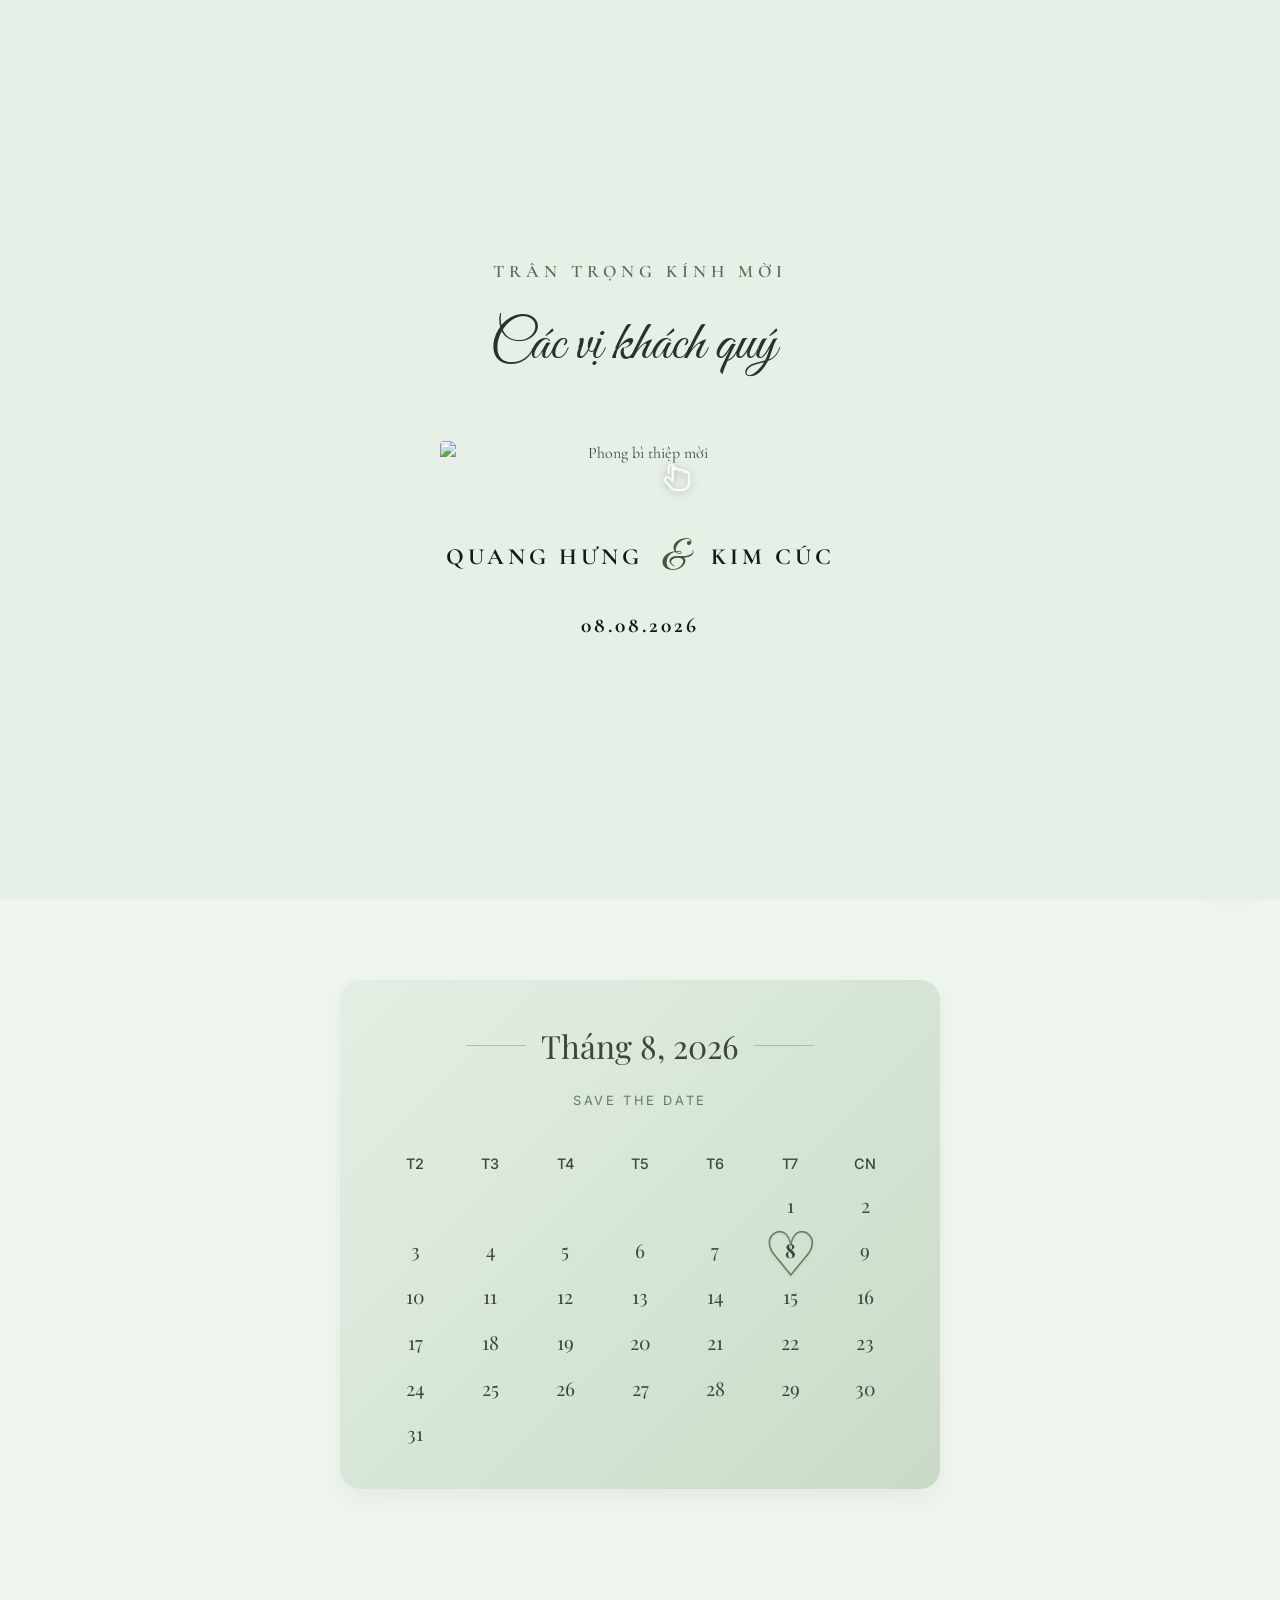
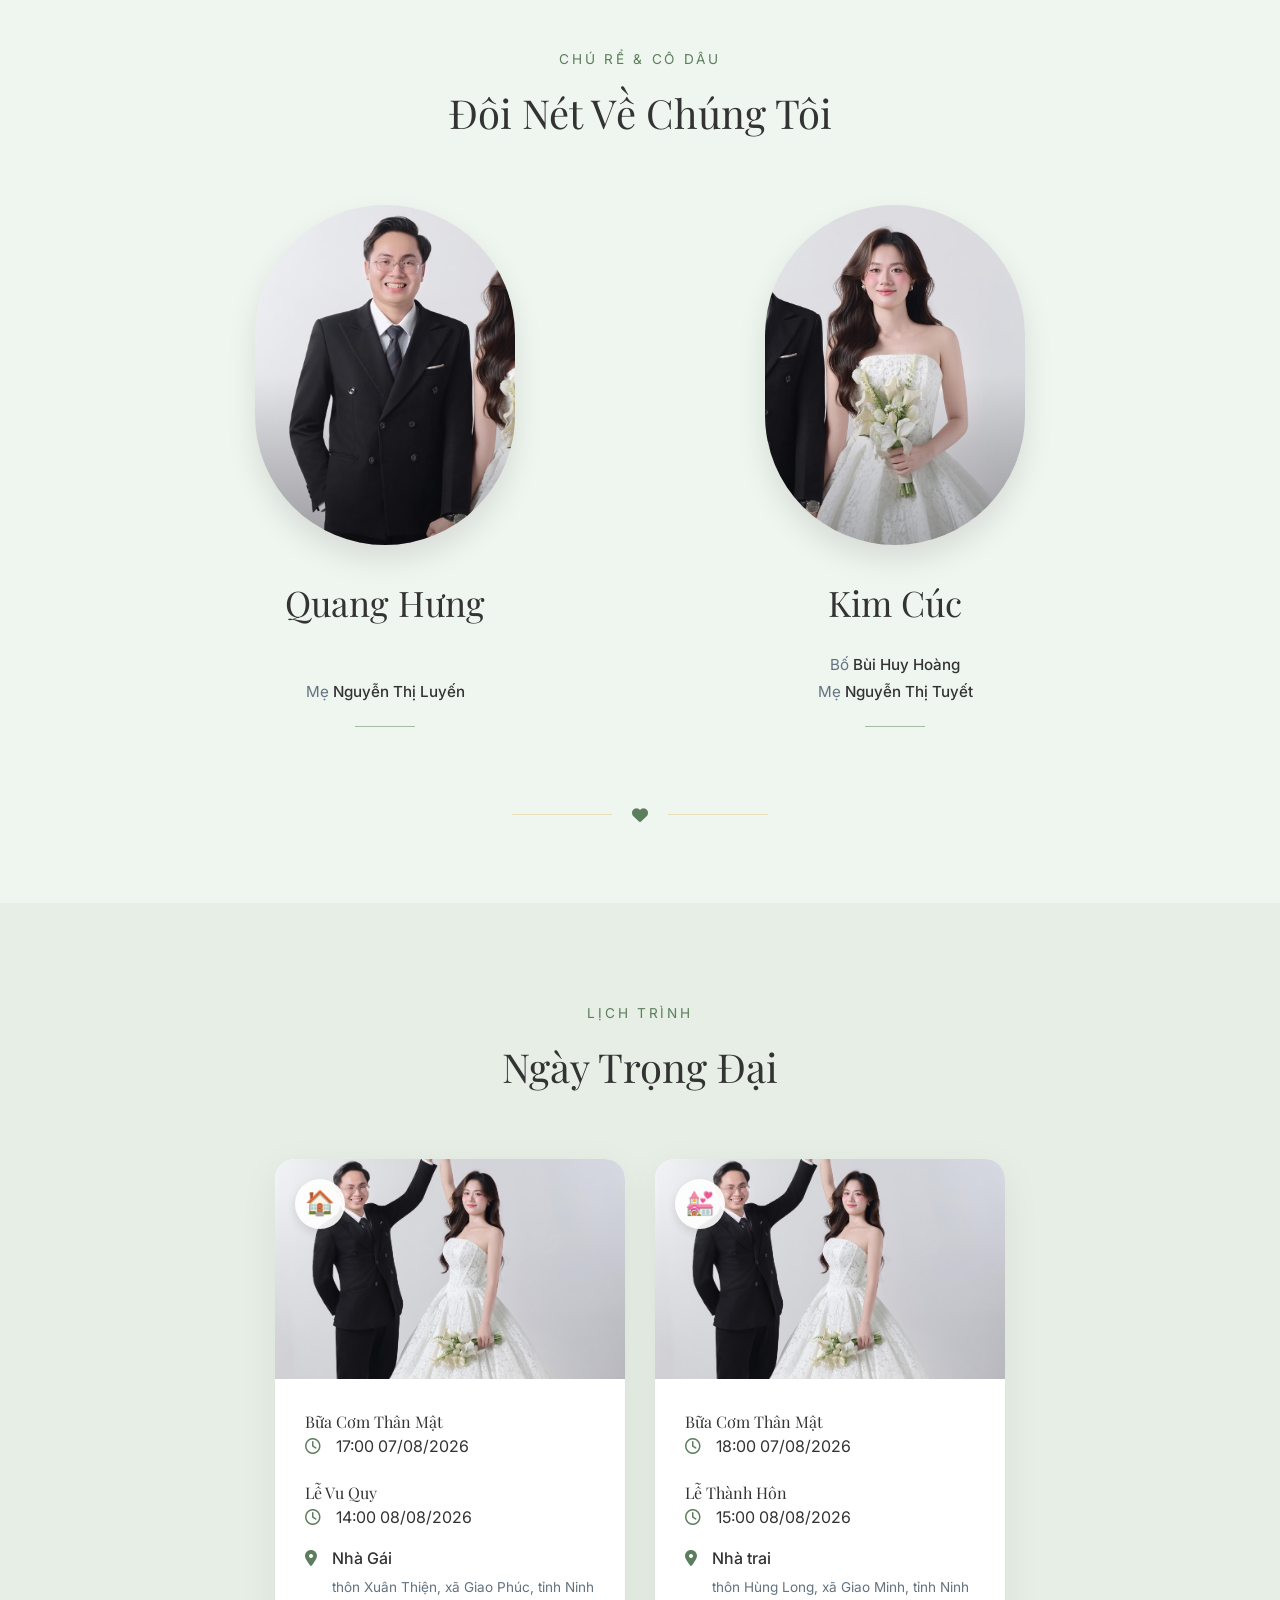
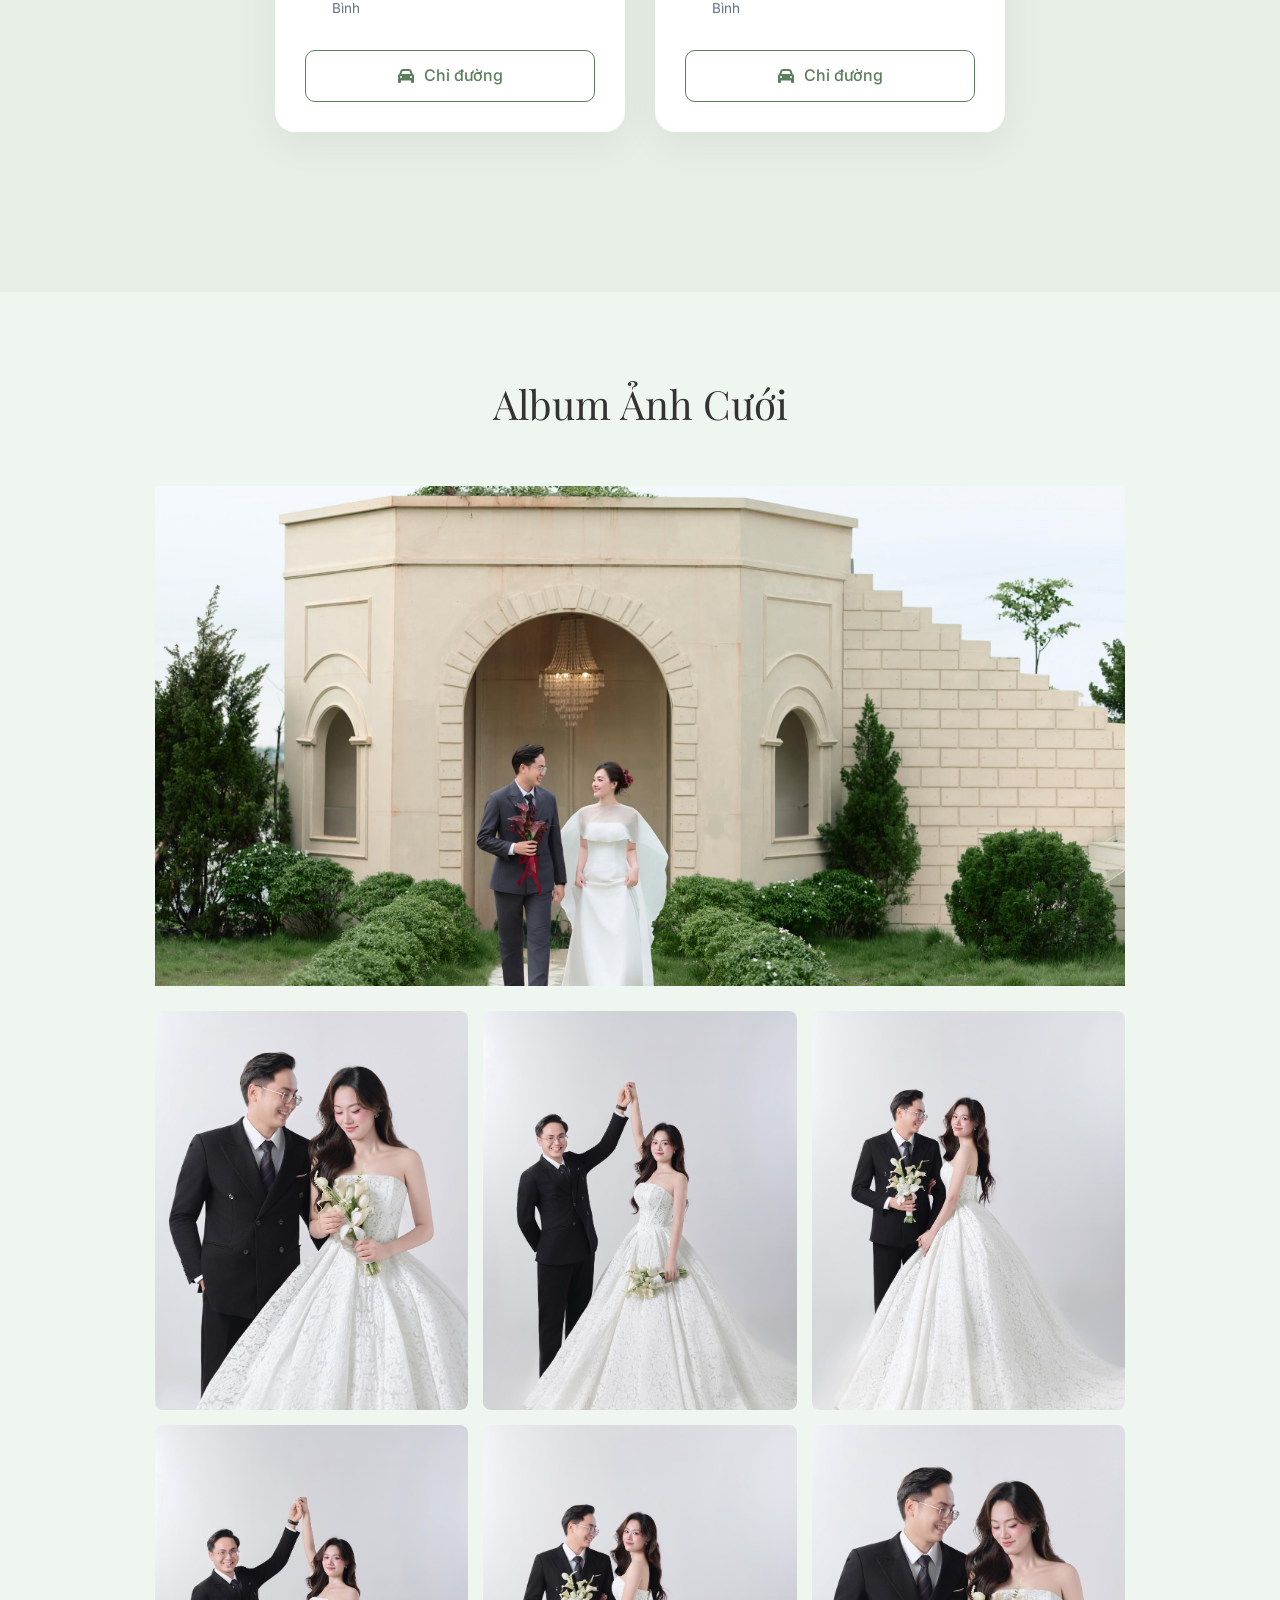
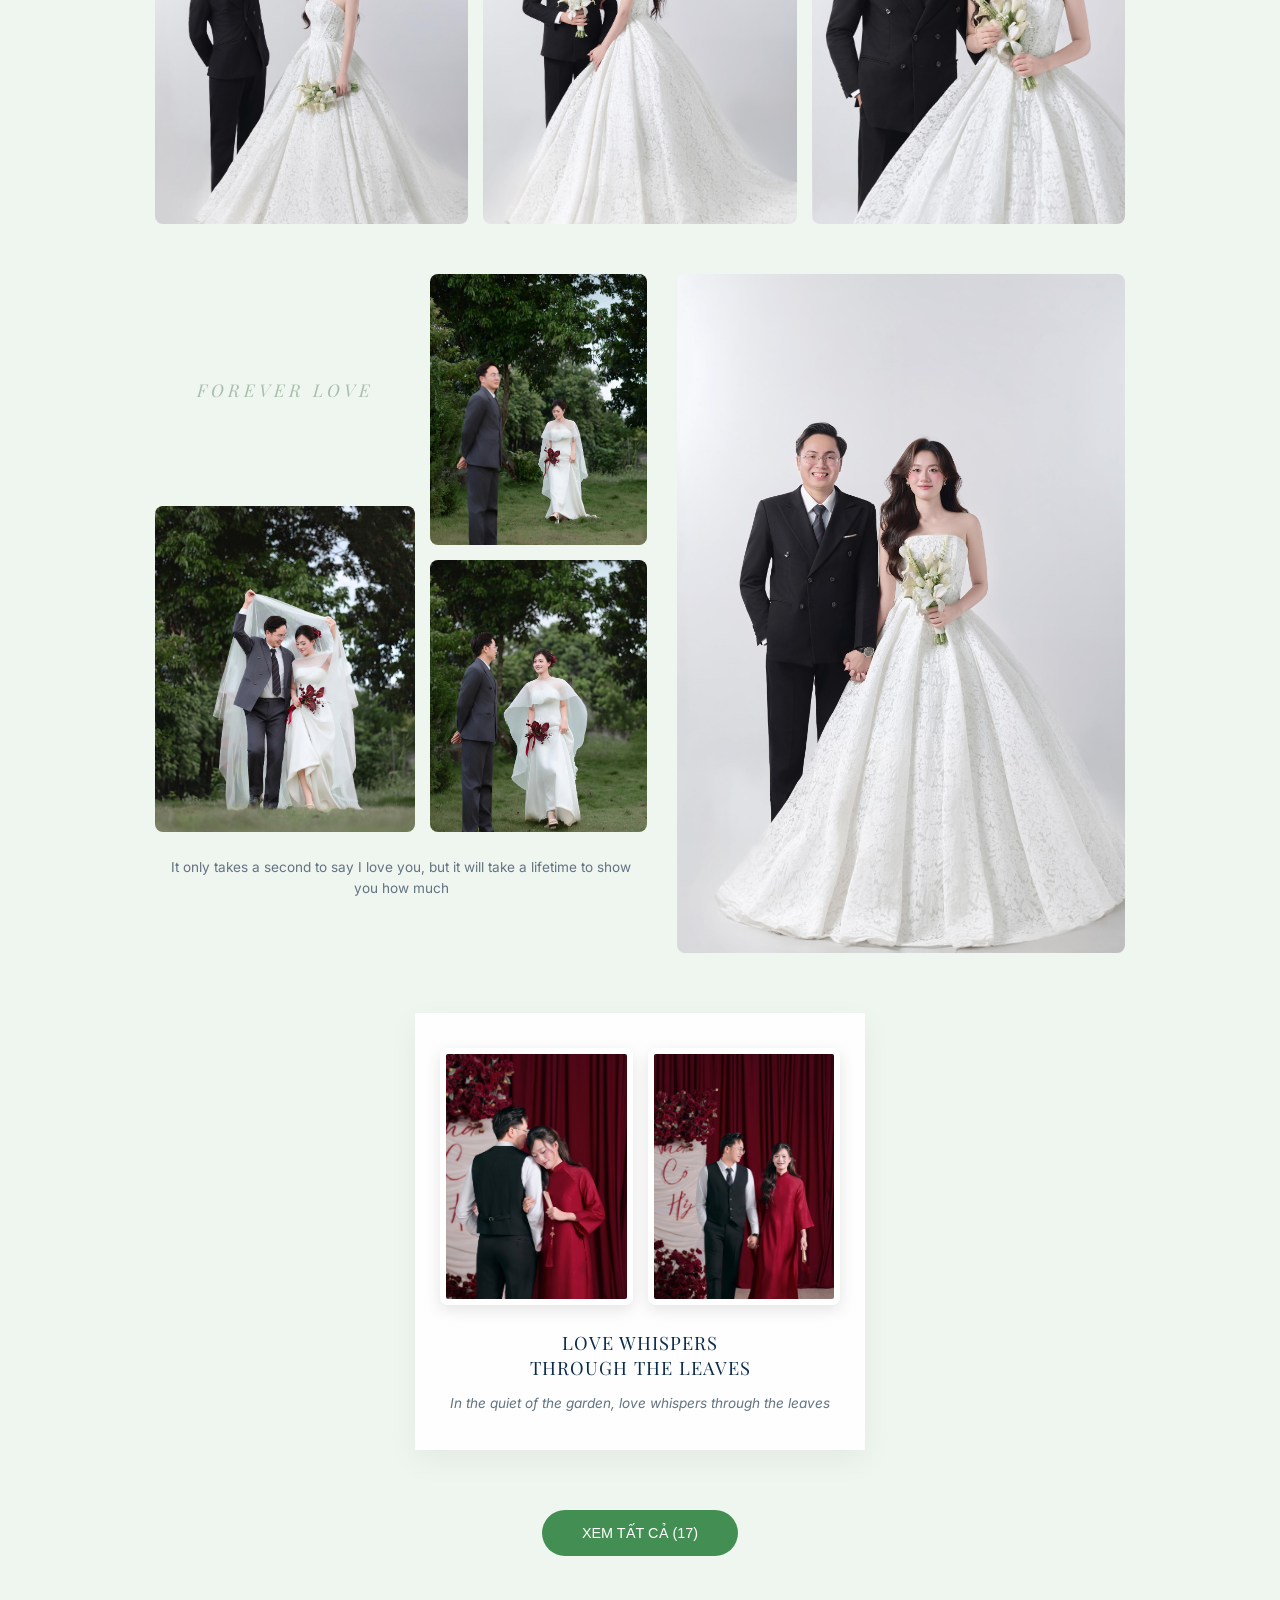
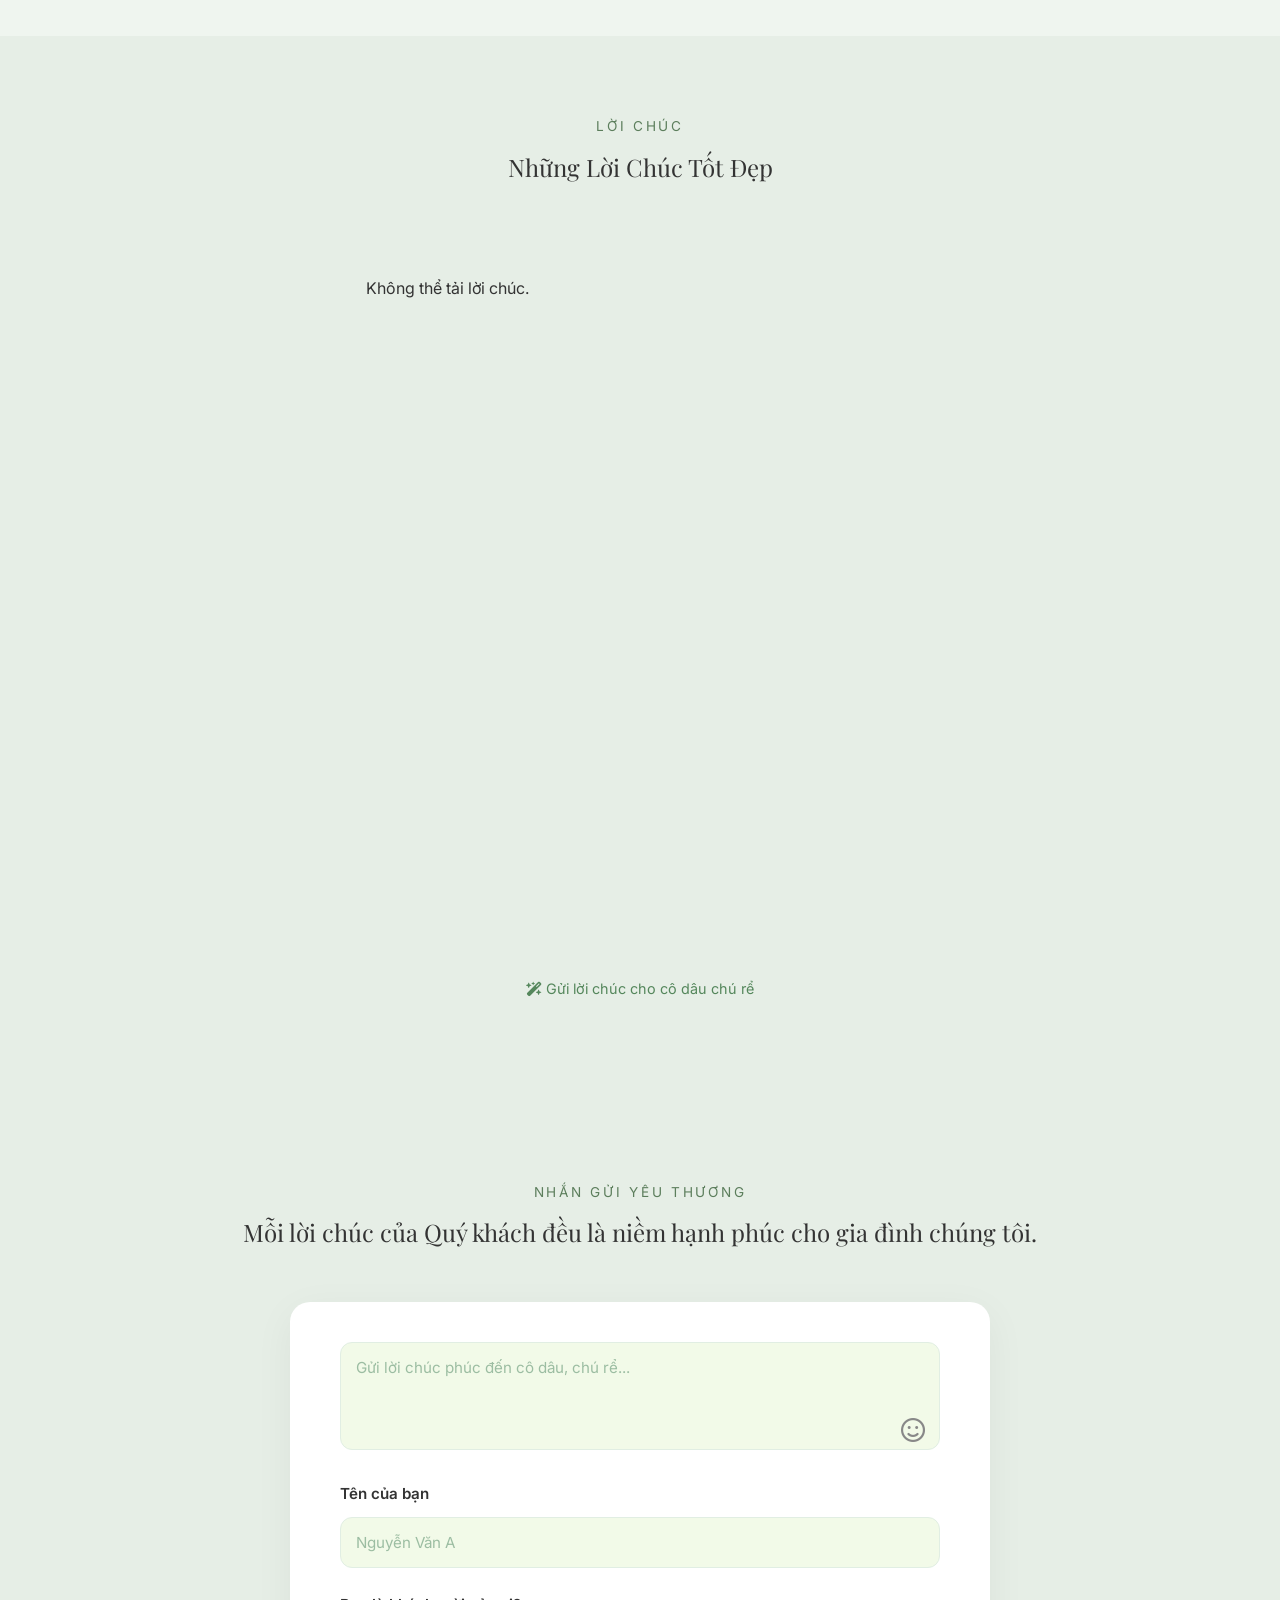
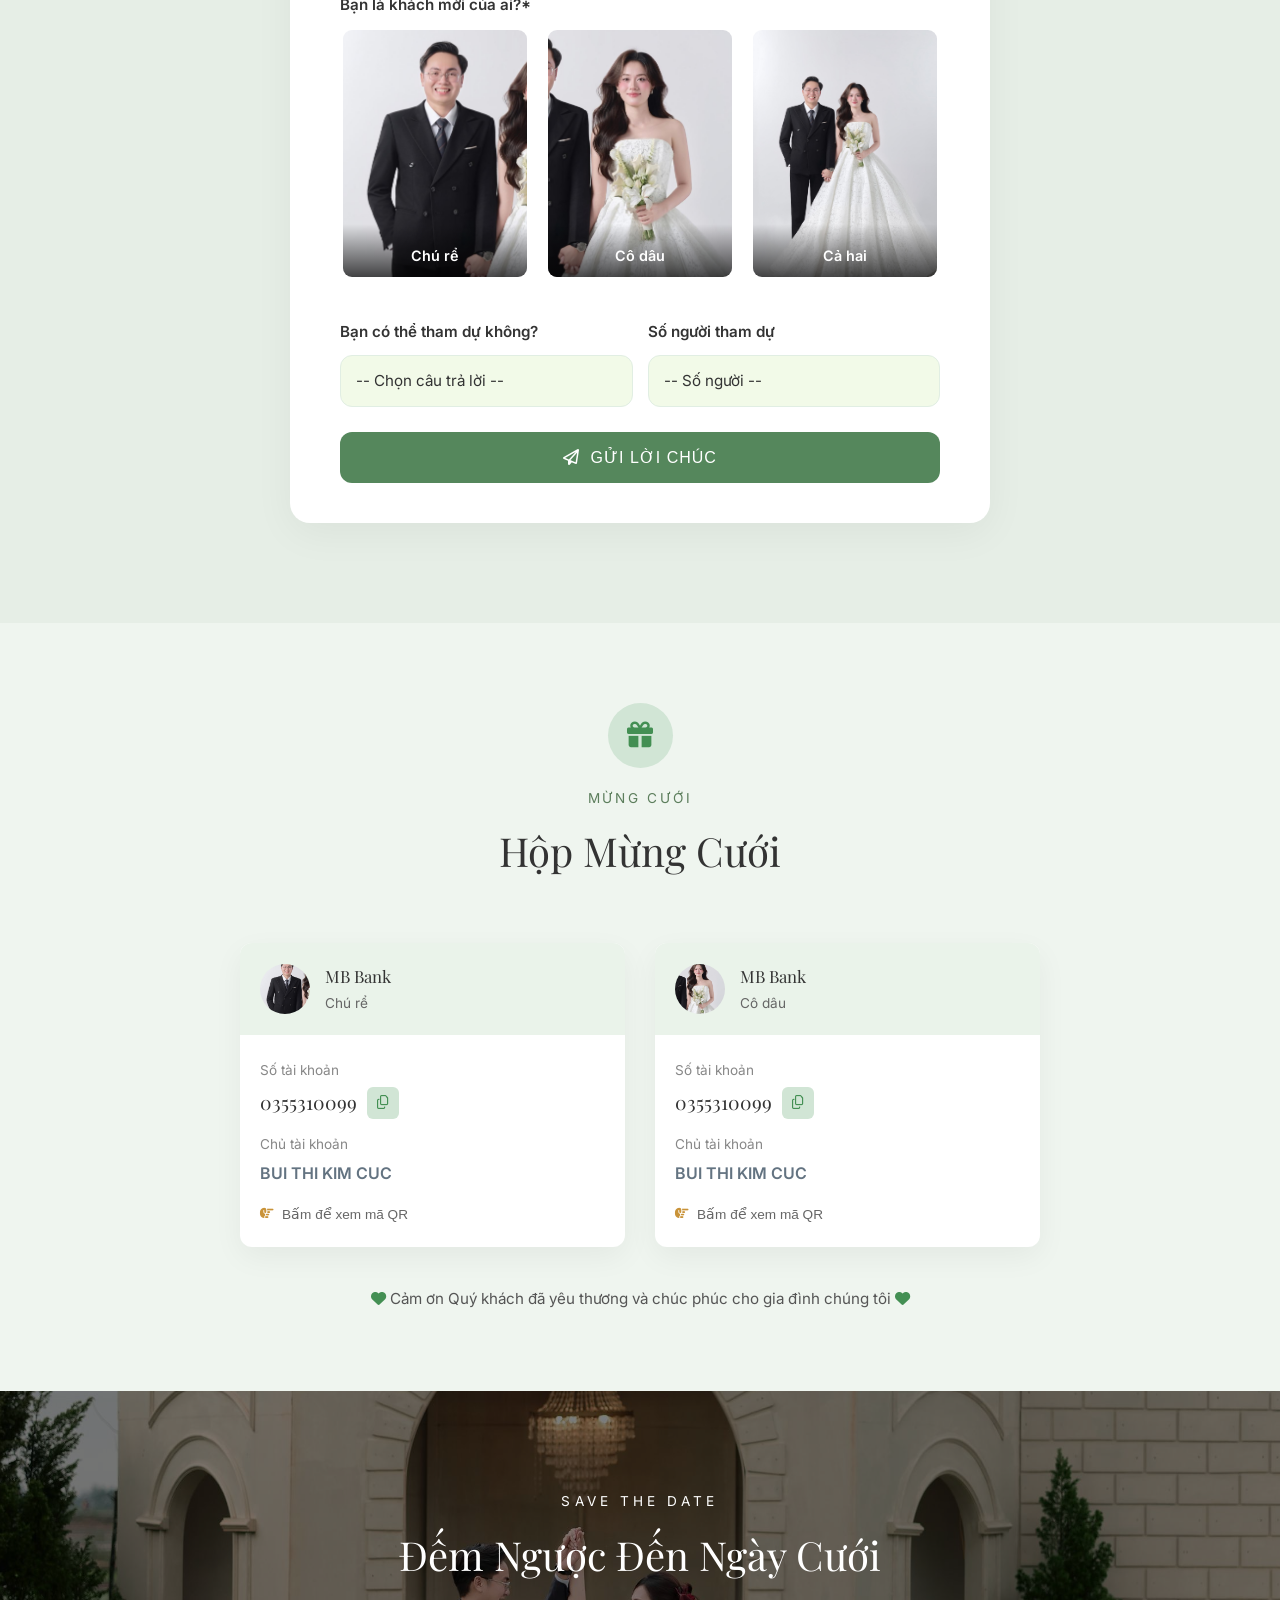
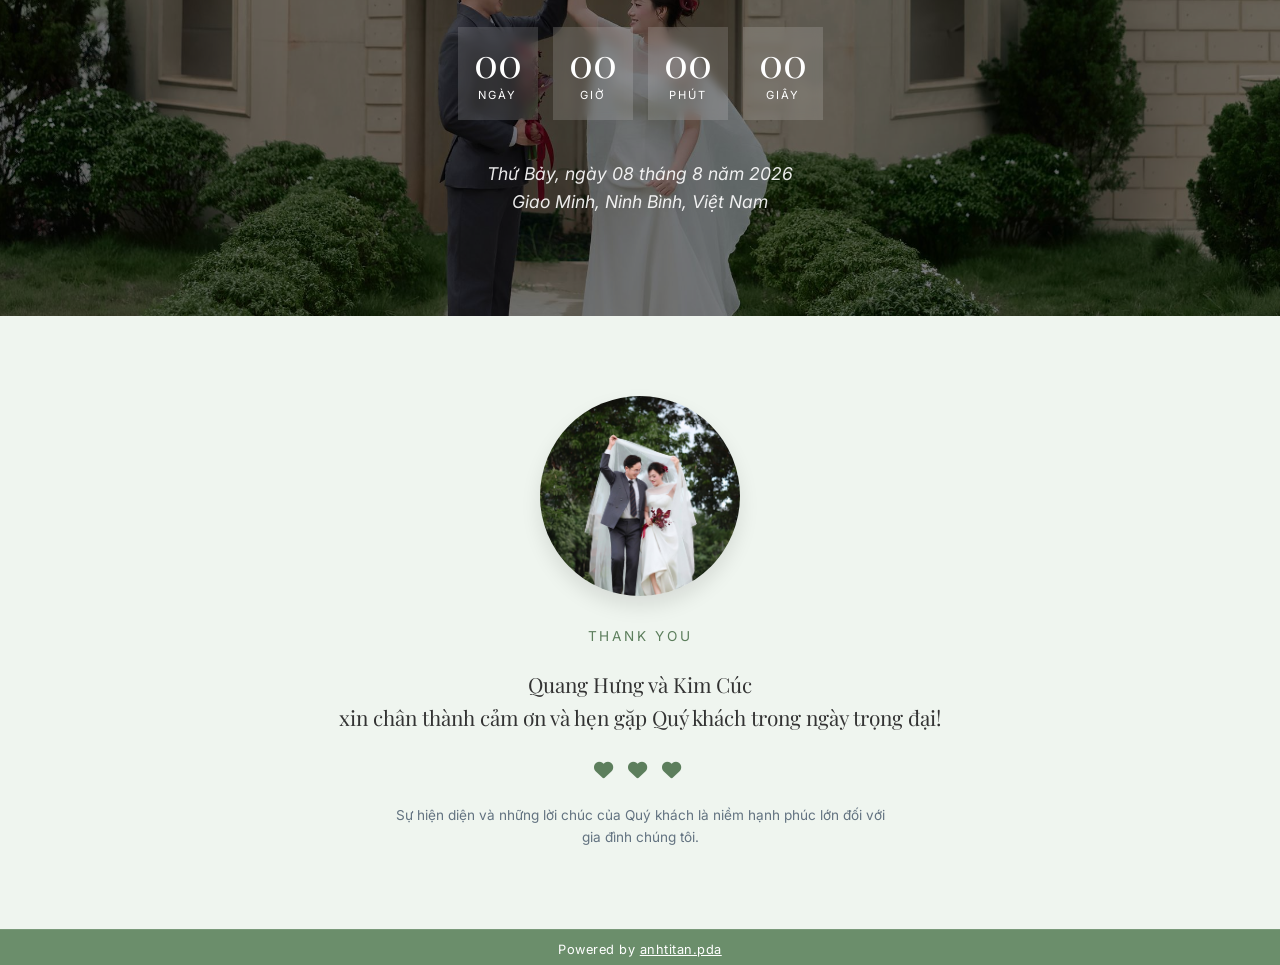
==== commit 1ec122f8: "ok" ====
--- a/index.html
+++ b/index.html
@@ -524,10 +524,8 @@
                         <i class="fa-solid fa-heart" style="color: #55875c;"></i> Quang Hưng & Kim Cúc <i
                             class="fa-solid fa-heart" style="color: #55875c;"></i>
                     </div>
-                    <button type="button" class="view-wishes-btn" tabindex="0"
-                        onclick="document.getElementById('wishesModal').style.display='flex'">
-                        <span class="wishes-icon">💌</span>
-                        <span class="wishes-text">Xem những lời chúc đã gửi</span>
+                    <button type="button" class="view-wishes-btn" id="formViewWishesBtn" tabindex="0">
+                        <span class="wishes-text">💌Xem những lời chúc đã gửi</span>
                     </button>
                 </div>
 
--- a/style.css
+++ b/style.css
@@ -1616,6 +1616,11 @@
     appearance: none;
     -webkit-appearance: none;
     -moz-appearance: none;
+    cursor: pointer;
+    min-height: 52px;
+    width: 100%;
+    position: relative;
+    z-index: 2;
 }
 
 .send-btn {
@@ -1623,6 +1628,13 @@
     font-size: 1rem;
     letter-spacing: 1px;
     border-radius: 12px;
+    cursor: pointer;
+    transition: all 0.2s ease-in-out;
+}
+
+.send-btn:active {
+    transform: scale(0.96);
+    opacity: 0.9;
 }
 
 @media (max-width: 600px) {
@@ -1695,25 +1707,27 @@
     cursor: pointer;
     display: inline-flex;
     align-items: center;
+    justify-content: center;
     gap: 8px;
     font-size: 0.95rem;
     color: #55875c;
     transition: opacity 0.3s;
     font-family: inherit;
-    padding: 10px 20px;
+    padding: 10px 15px;
+    white-space: nowrap;
 }
 
 .view-wishes-btn:hover {
     opacity: 0.8;
 }
 
-.view-wishes-btn .wishes-icon {
+/* .view-wishes-btn .wishes-text {
     font-size: 1.2rem;
     display: inline-block;
     transform-origin: bottom center;
-}
-
-.view-wishes-btn:hover .wishes-icon {
+} */
+
+.view-wishes-btn:hover .wishes-text {
     animation: wiggle 1s ease-in-out infinite;
 }
 
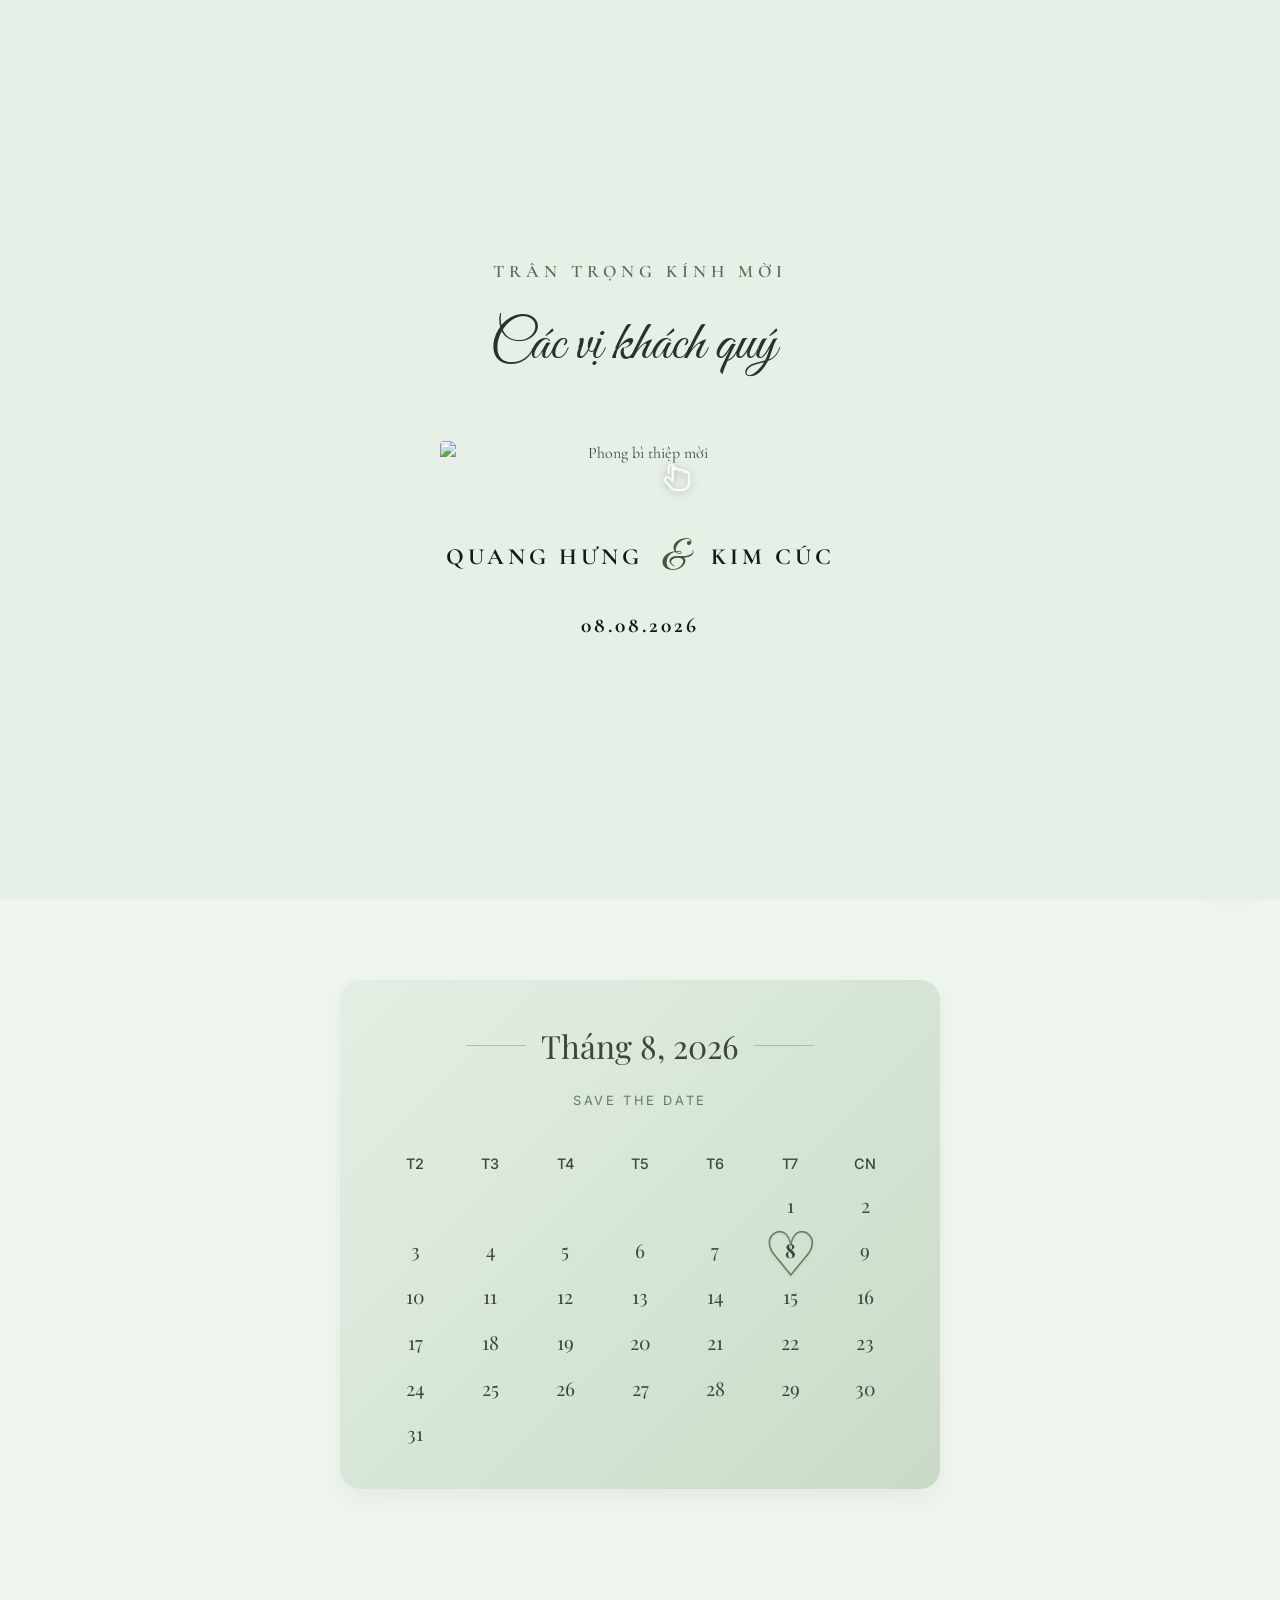
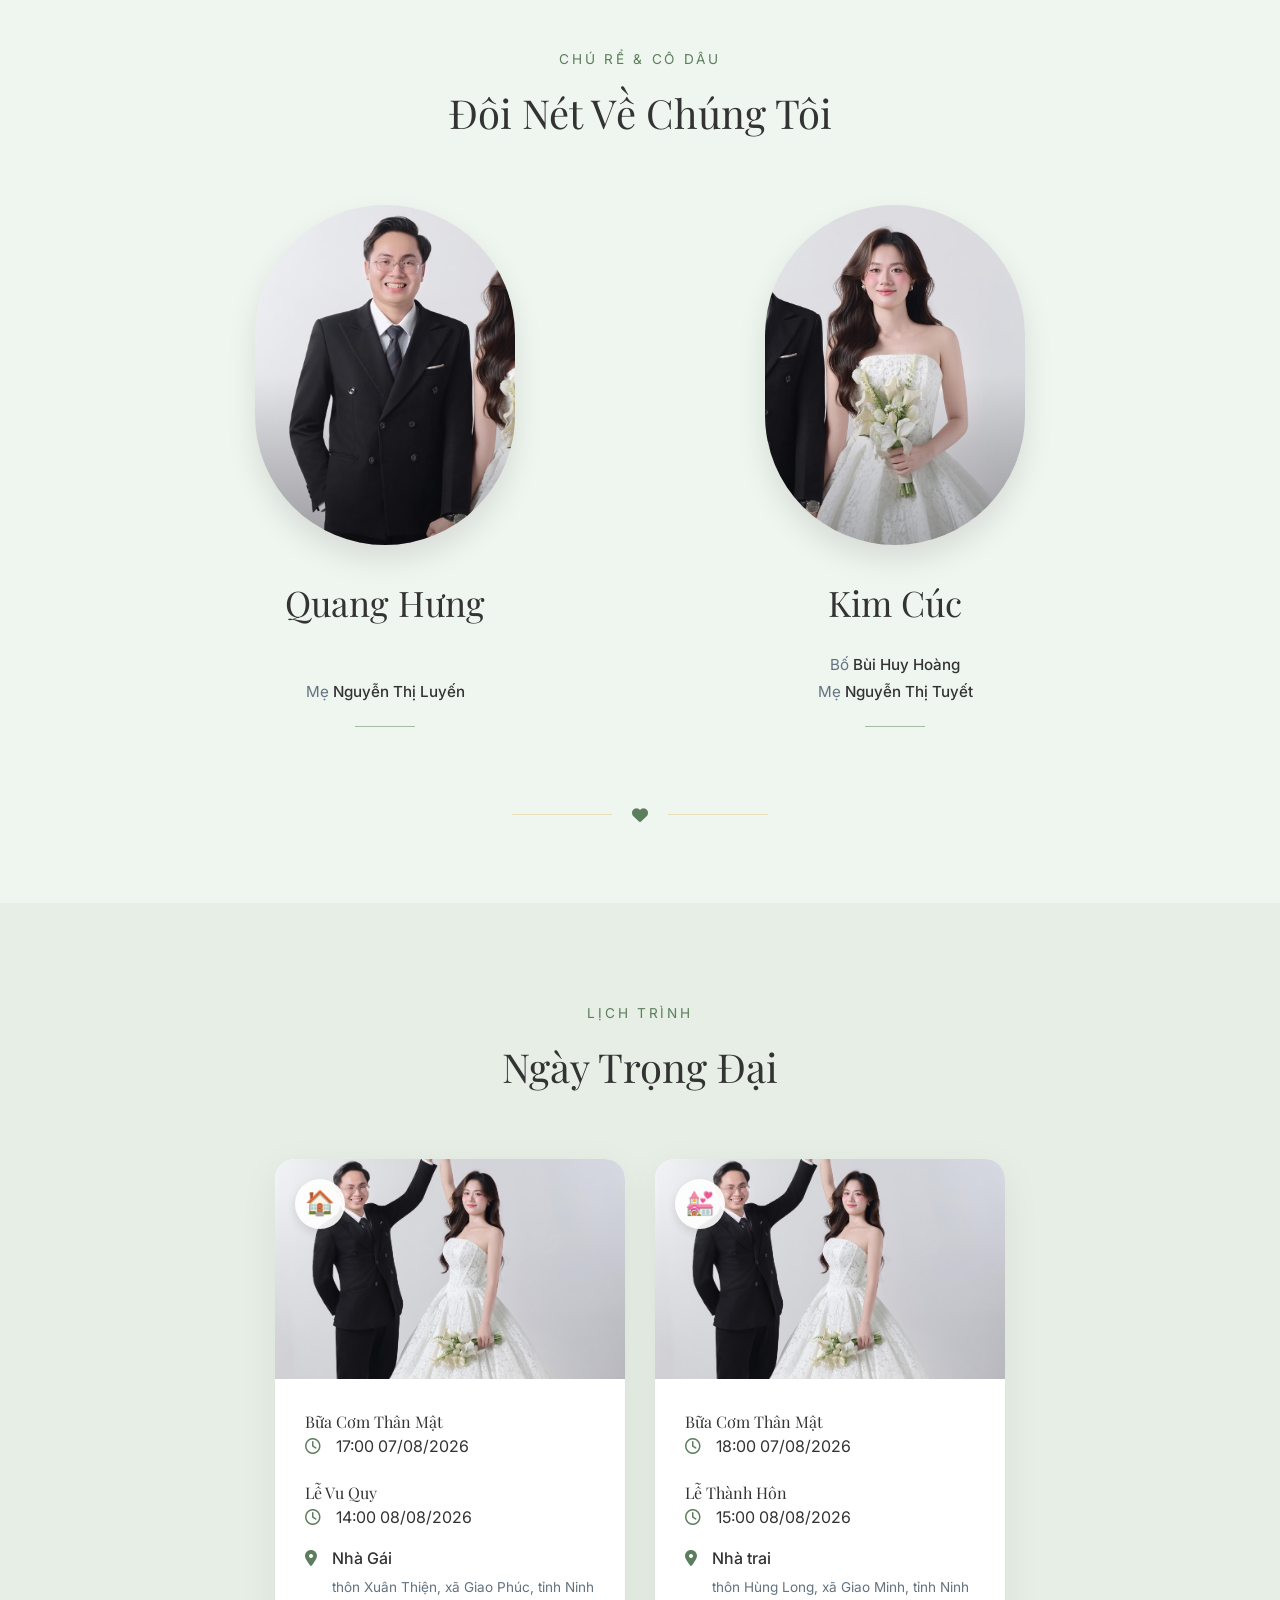
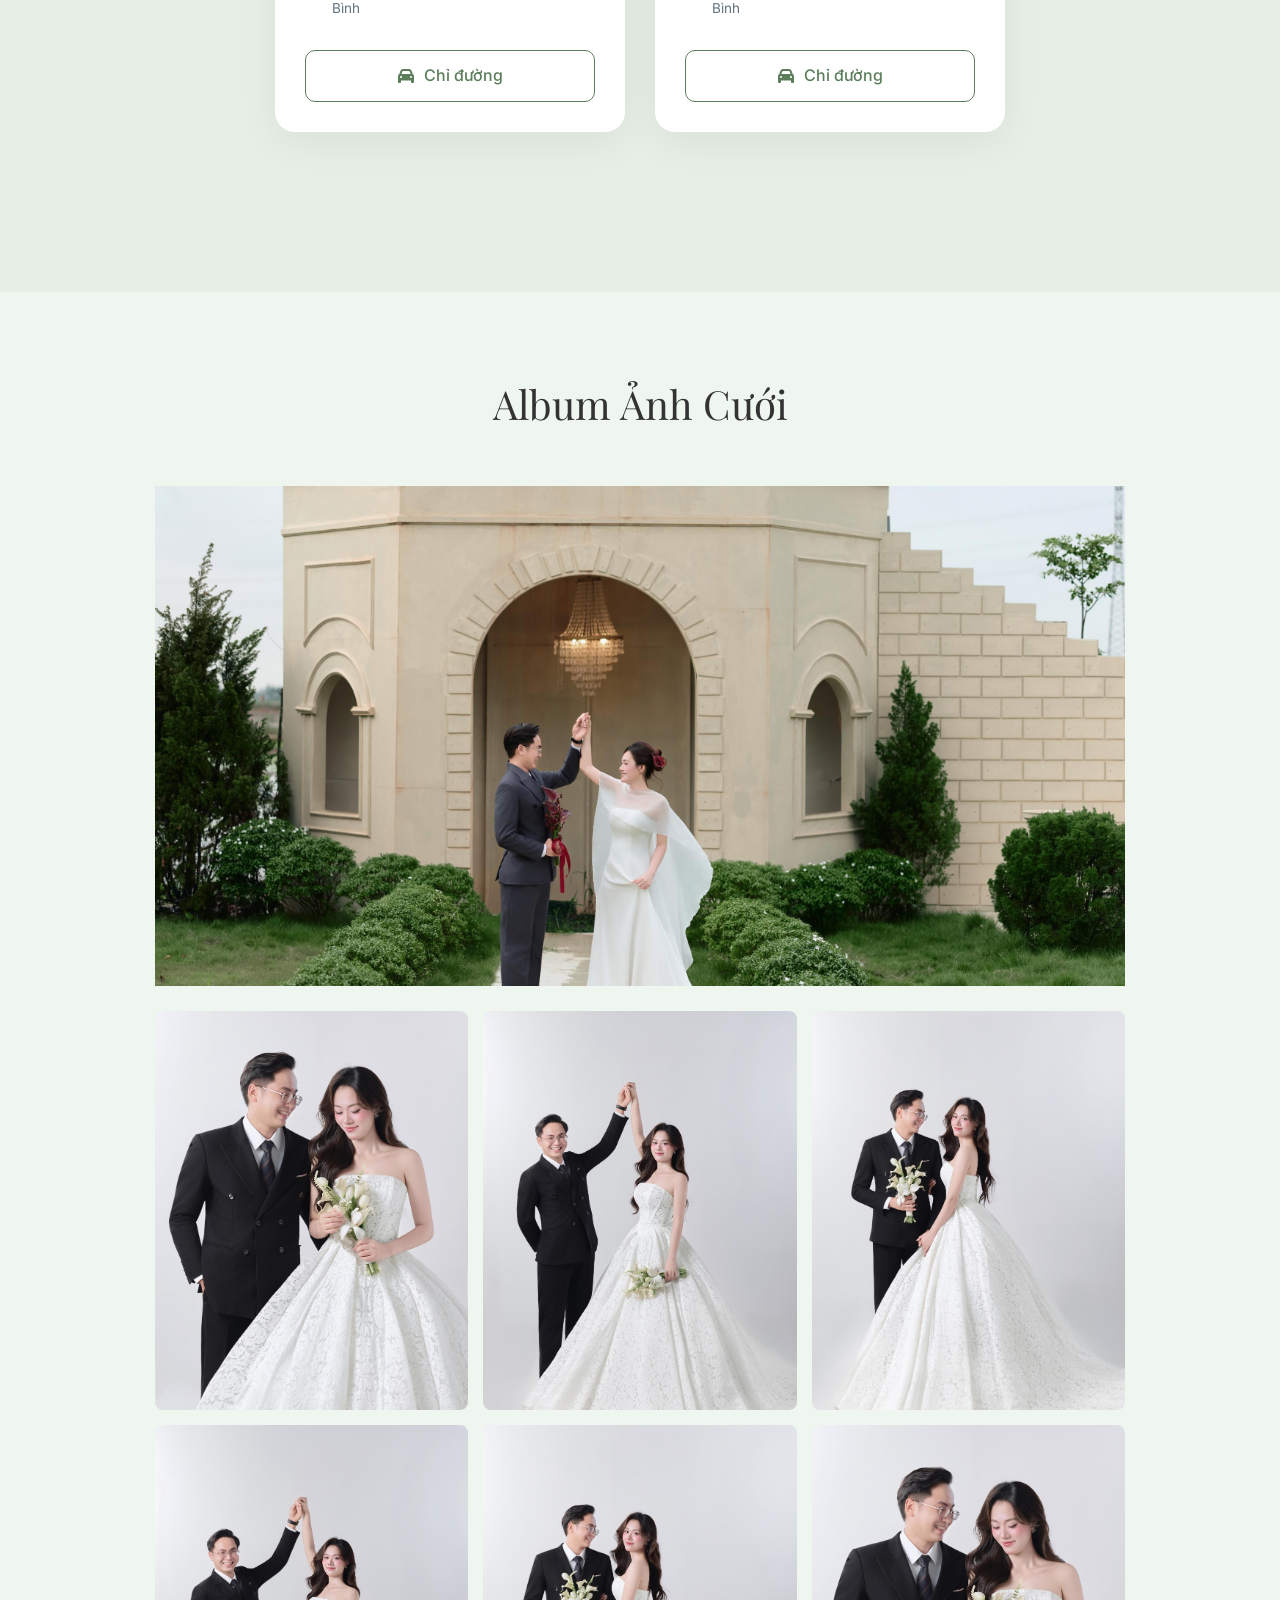
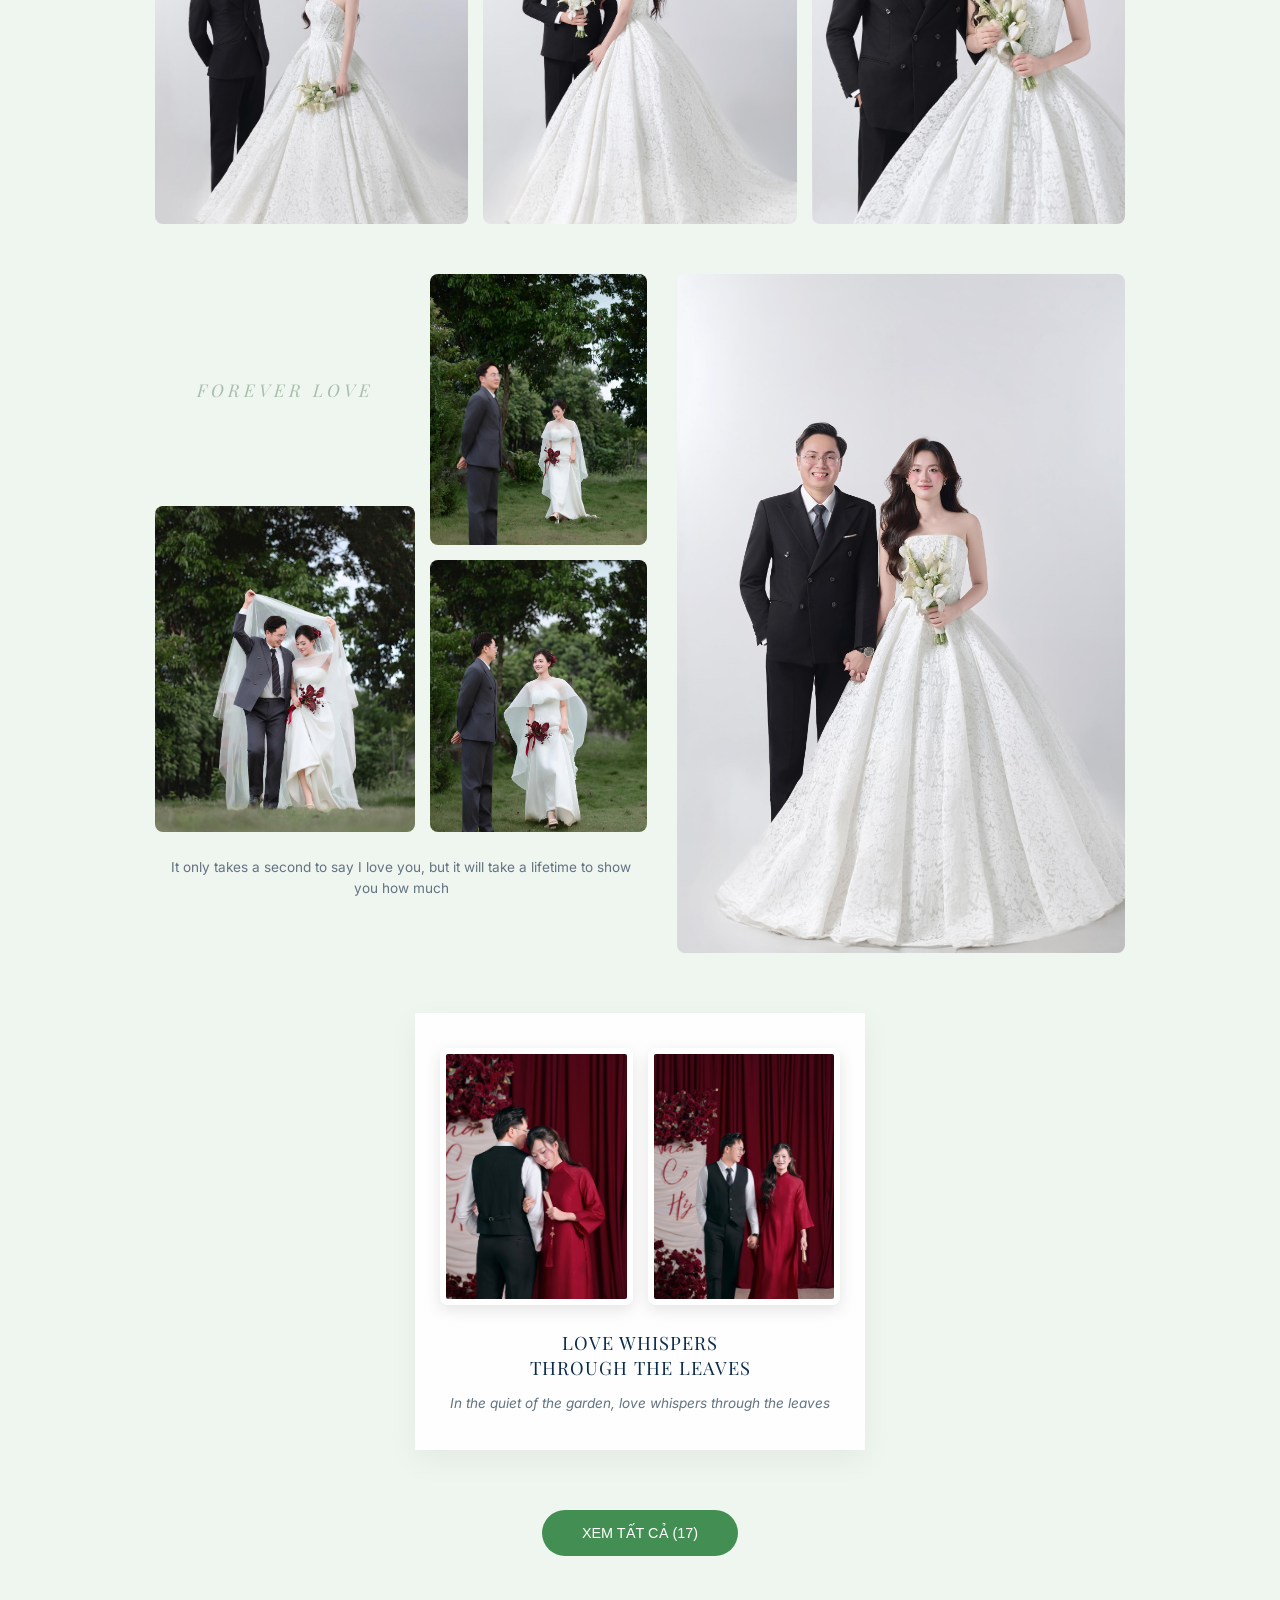
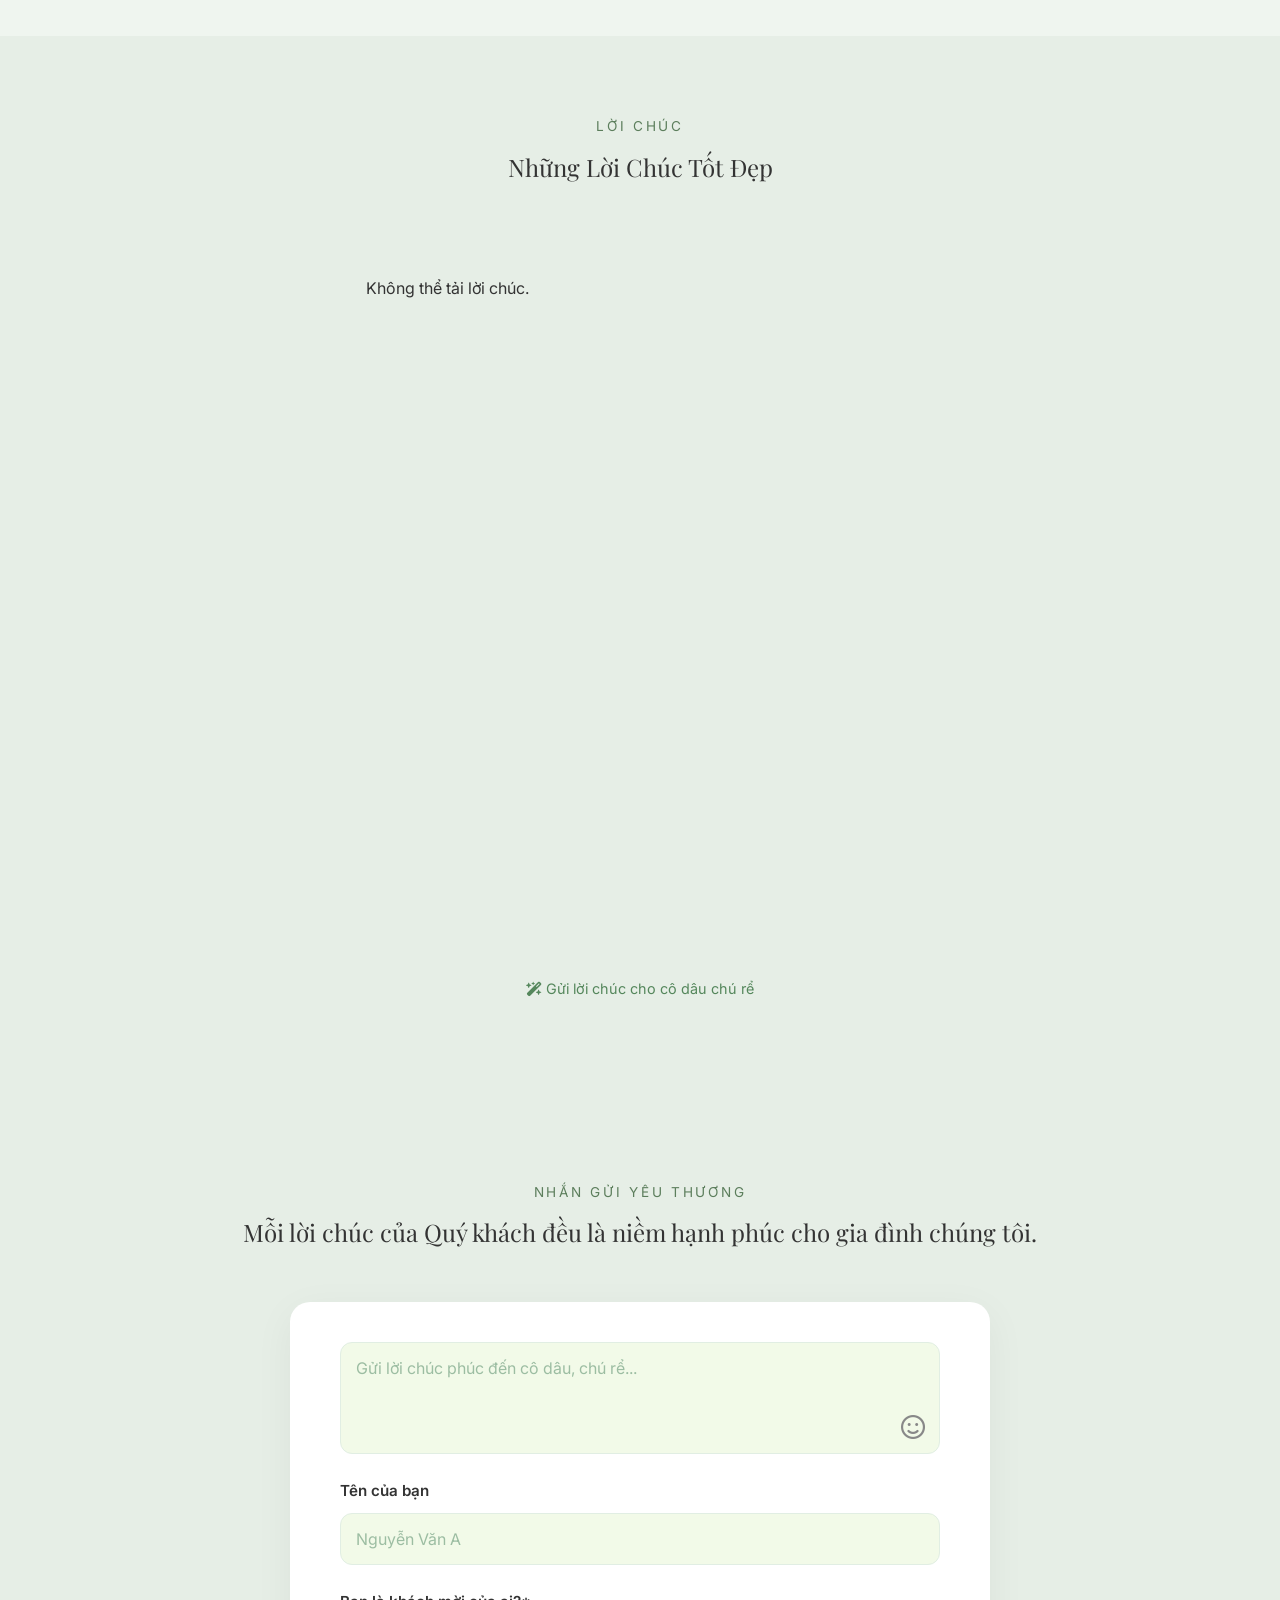
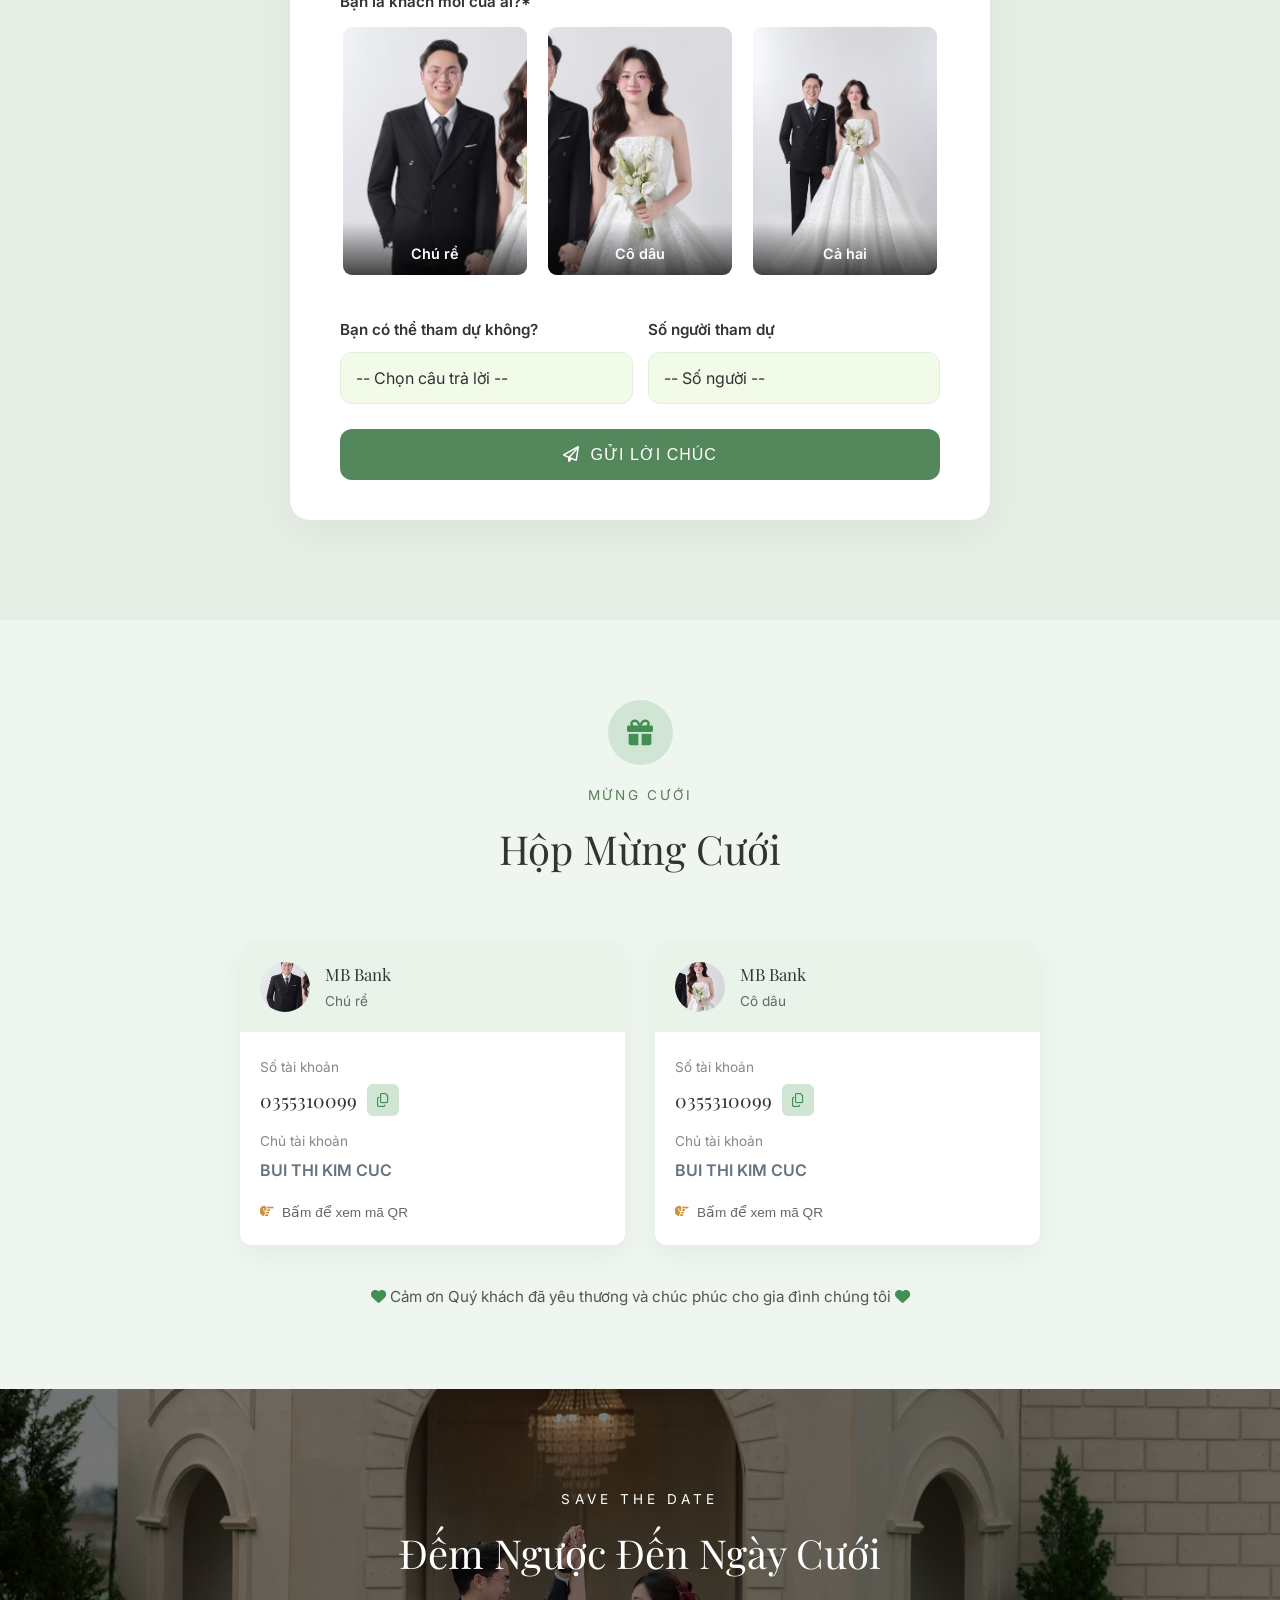
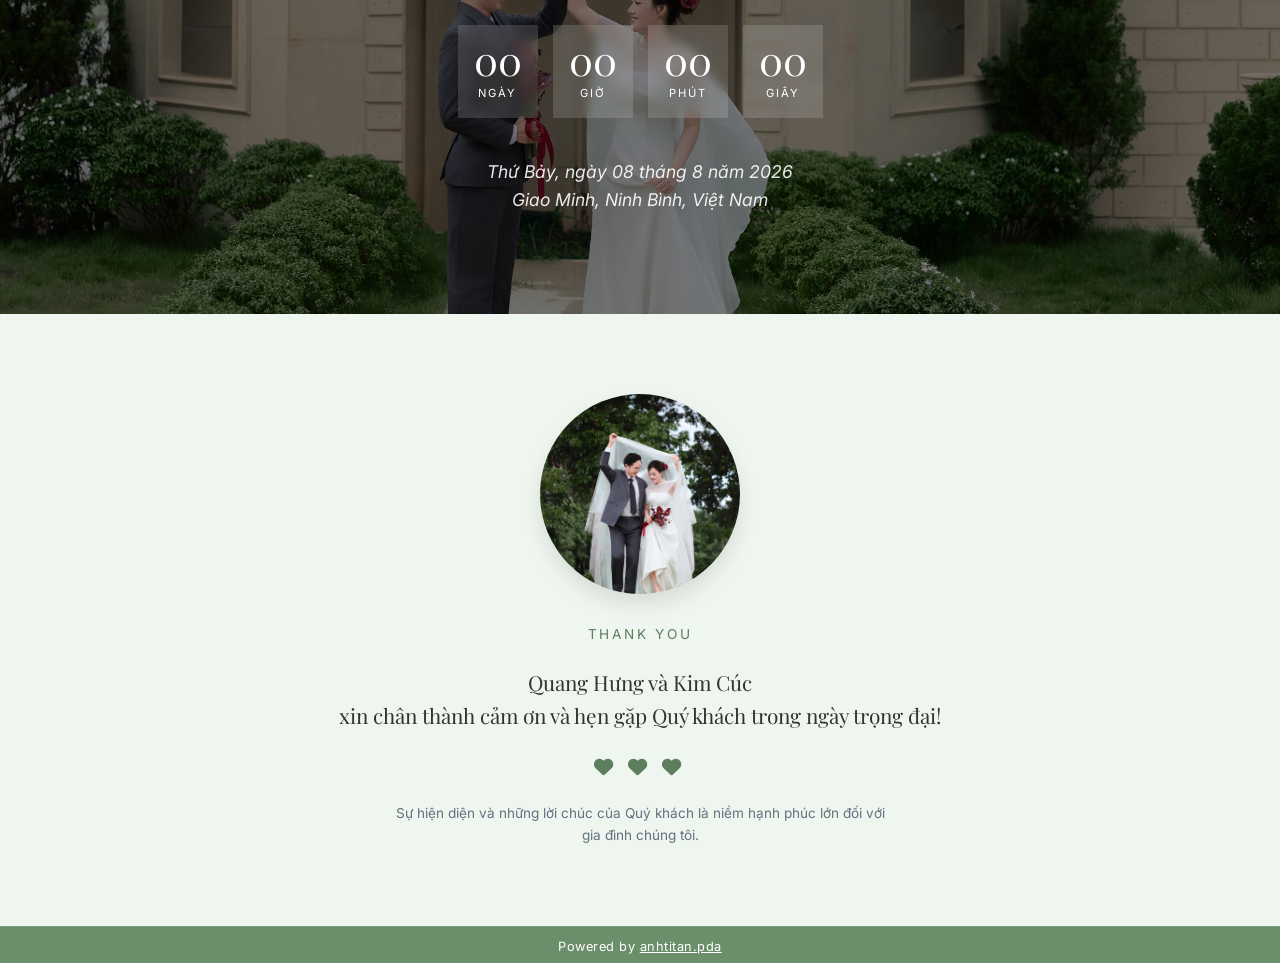
==== commit 0e304814: "okk" ====
--- a/index.html
+++ b/index.html
@@ -445,8 +445,8 @@
 
                     <!-- Name and Nickname -->
                     <div class="form-group text-left">
-                        <label class="form-label">Tên của bạn</label>
-                        <input type="text" name="name" placeholder="Nguyễn Văn A" required>
+                        <label class="form-label" for="guestName">Tên của bạn</label>
+                        <input type="text" id="guestName" name="name" placeholder="Nguyễn Văn A" required>
                     </div>
 
                     <!-- Who invited you -->
@@ -481,9 +481,9 @@
                     <!-- Attendance and Guest Count -->
                     <div class="form-row">
                         <div class="form-group text-left half-width">
-                            <label class="form-label">Bạn có thể tham dự không?</label>
+                            <label class="form-label" for="attendanceSelect">Bạn có thể tham dự không?</label>
                             <div class="custom-select-wrapper">
-                                <select name="attendance" required>
+                                <select id="attendanceSelect" name="attendance" required>
                                     <option value="" disabled selected>-- Chọn câu trả lời --</option>
                                     <option value="Có">Có, tôi sẽ đến!</option>
                                     <option value="Không">Tiếc quá, tôi không thể đến</option>
@@ -491,9 +491,9 @@
                             </div>
                         </div>
                         <div class="form-group text-left half-width">
-                            <label class="form-label">Số người tham dự</label>
+                            <label class="form-label" for="guestCountSelect">Số người tham dự</label>
                             <div class="custom-select-wrapper">
-                                <select name="guestCount" required>
+                                <select id="guestCountSelect" name="guestCount" required>
                                     <option value="" disabled selected>-- Số người --</option>
                                     <option value="1">1 người</option>
                                     <option value="2">2 người</option>
--- a/style.css
+++ b/style.css
@@ -1453,13 +1453,14 @@
 .new-rsvp-form input[type="text"],
 .new-rsvp-form textarea,
 .new-rsvp-form select {
+    display: block;
     width: 100%;
     padding: 15px;
     border: 1px solid #e1eee3;
     border-radius: 12px;
     background-color: #f2fae8;
     color: var(--text-main);
-    font-size: 0.95rem;
+    font-size: 16px; /* Bắt buộc 16px để iOS không bị auto-zoom gây lag/khó bấm */
     font-family: inherit;
     box-sizing: border-box;
     transition: var(--transition);
@@ -1624,6 +1625,8 @@
 }
 
 .send-btn {
+    display: block;
+    width: 100%;
     padding: 16px;
     font-size: 1rem;
     letter-spacing: 1px;
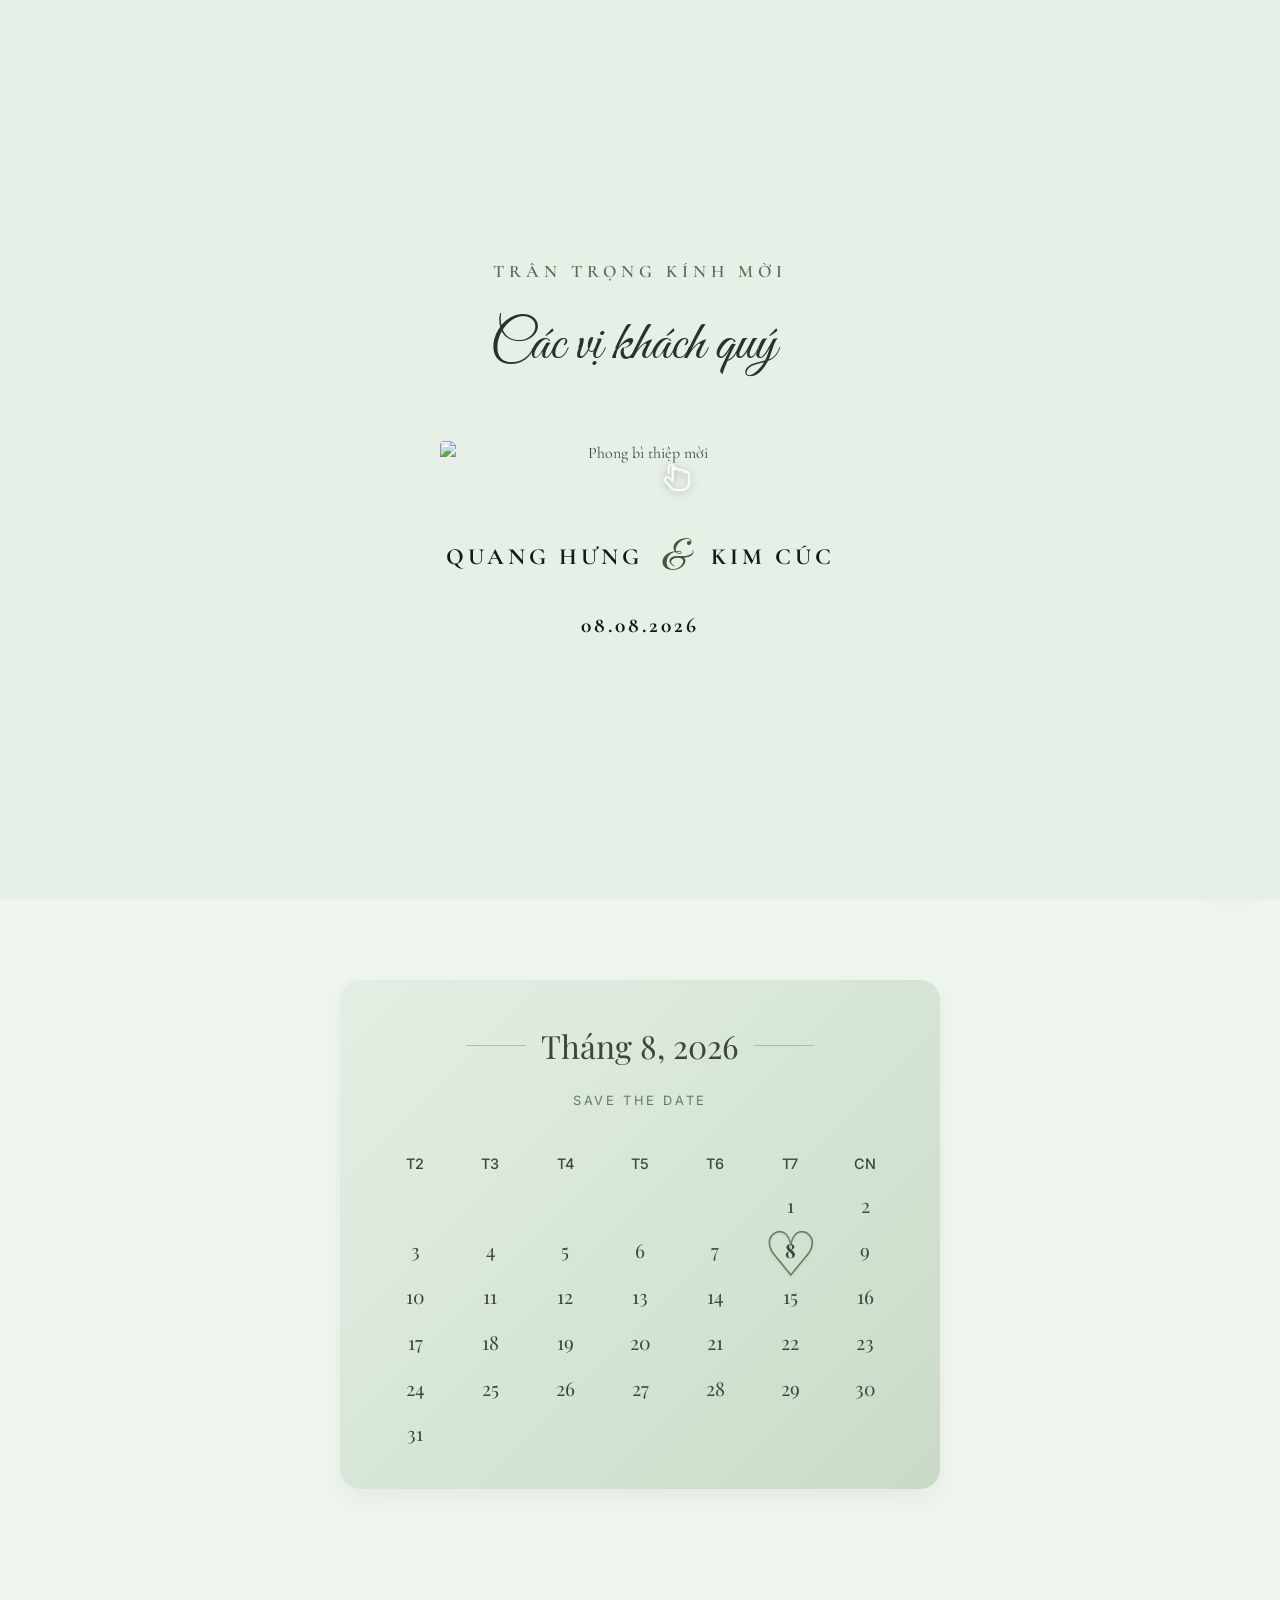
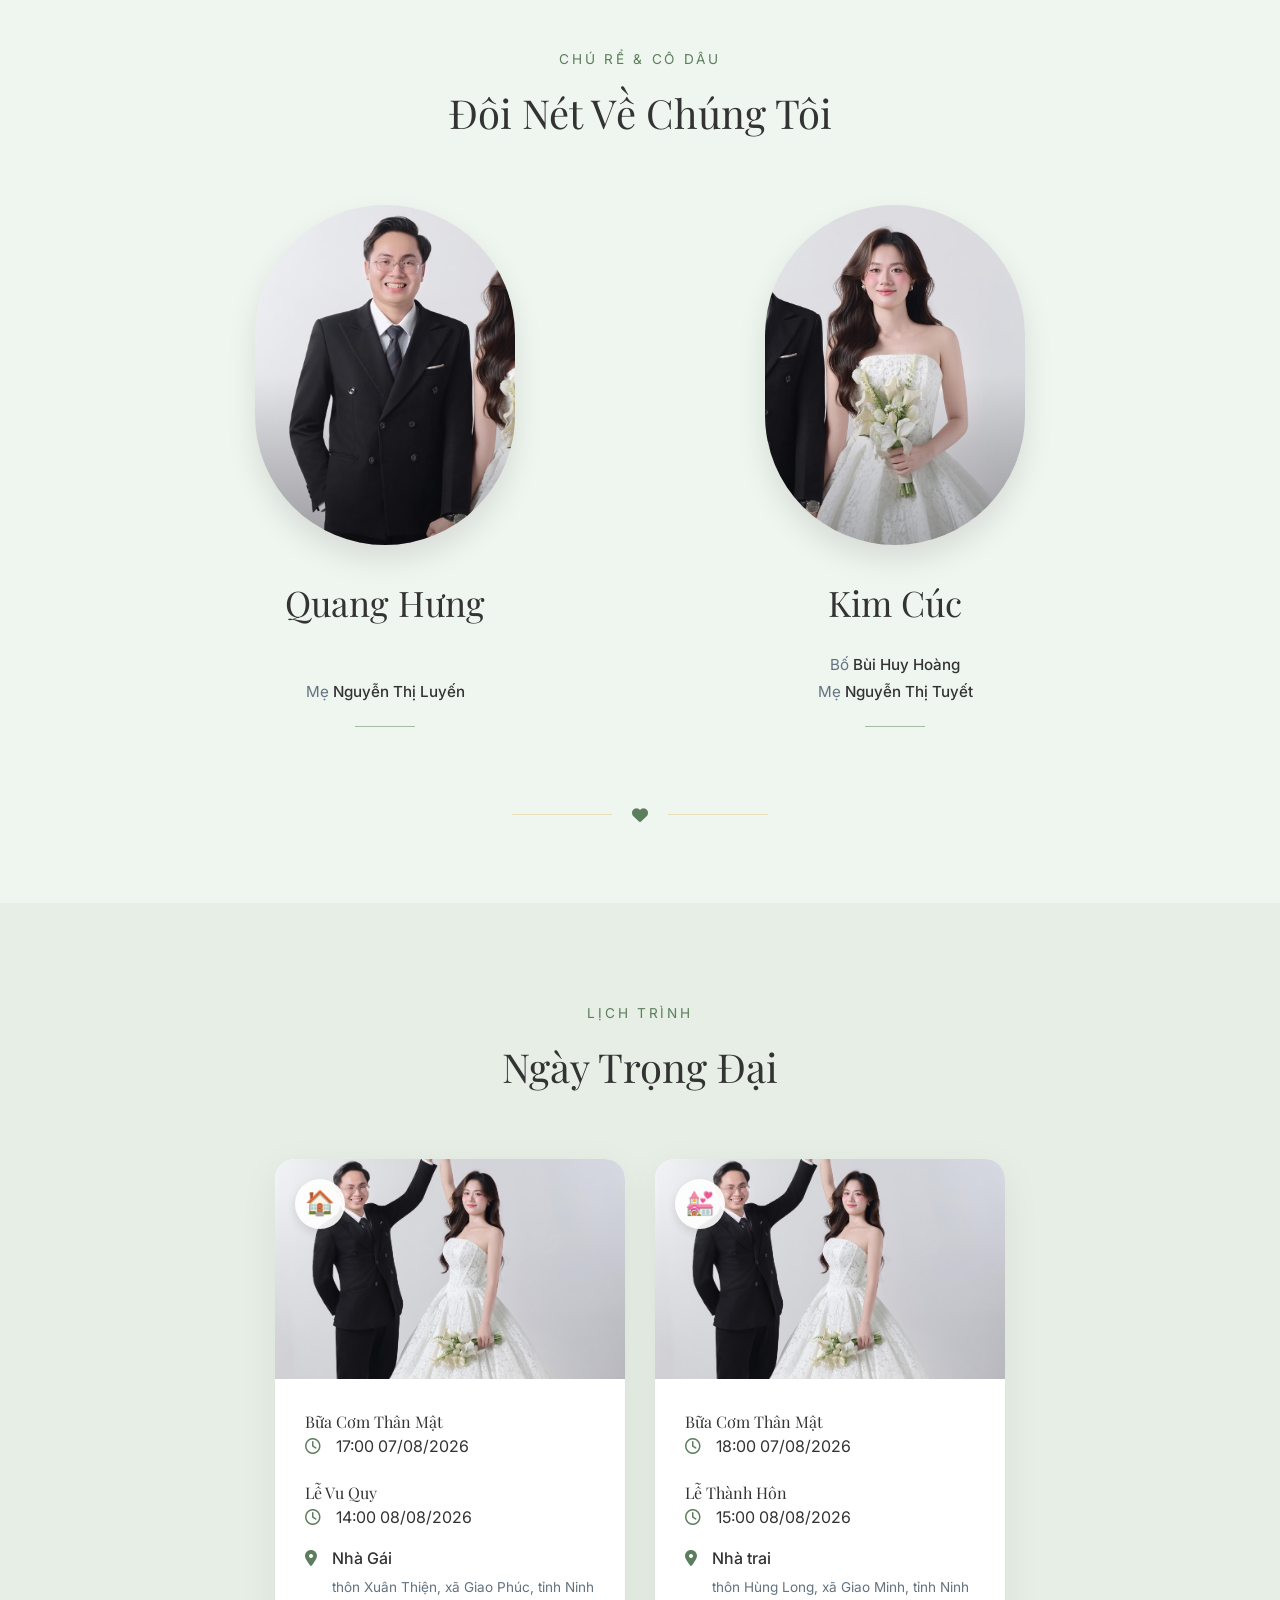
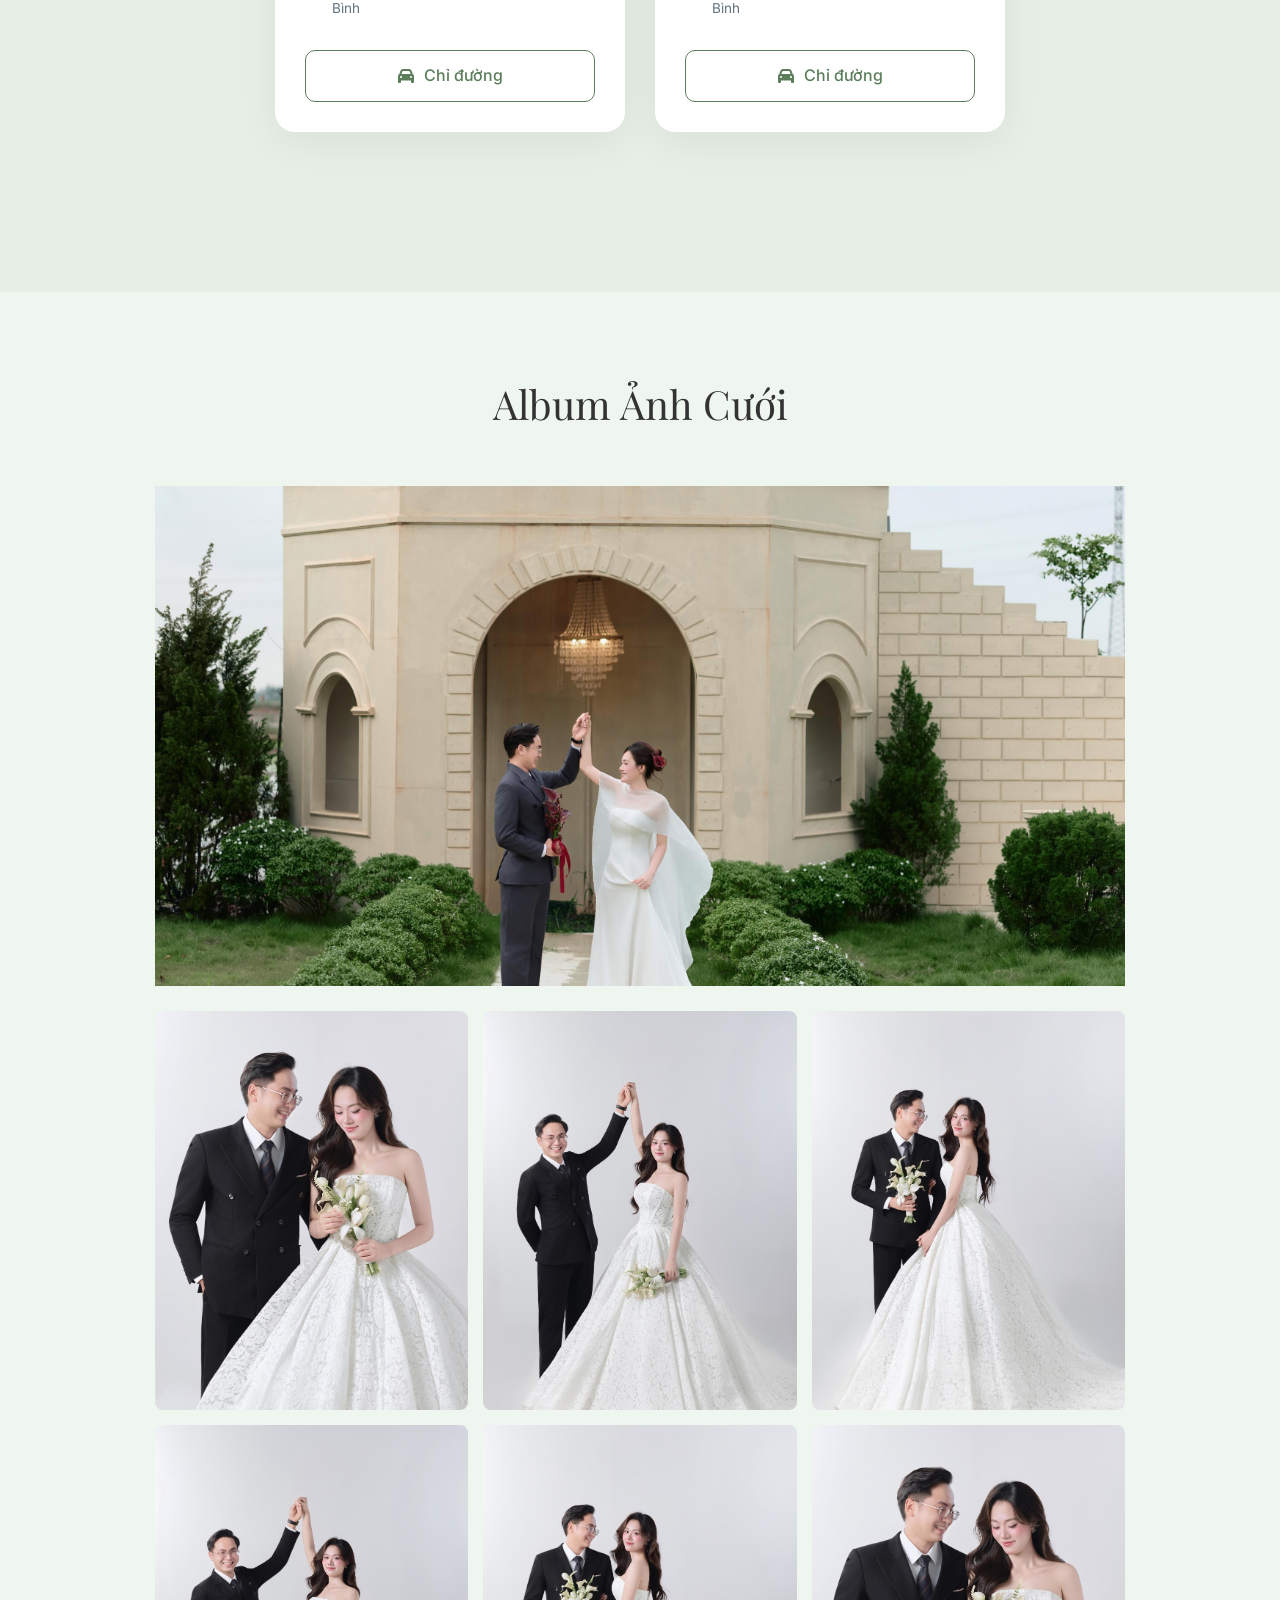
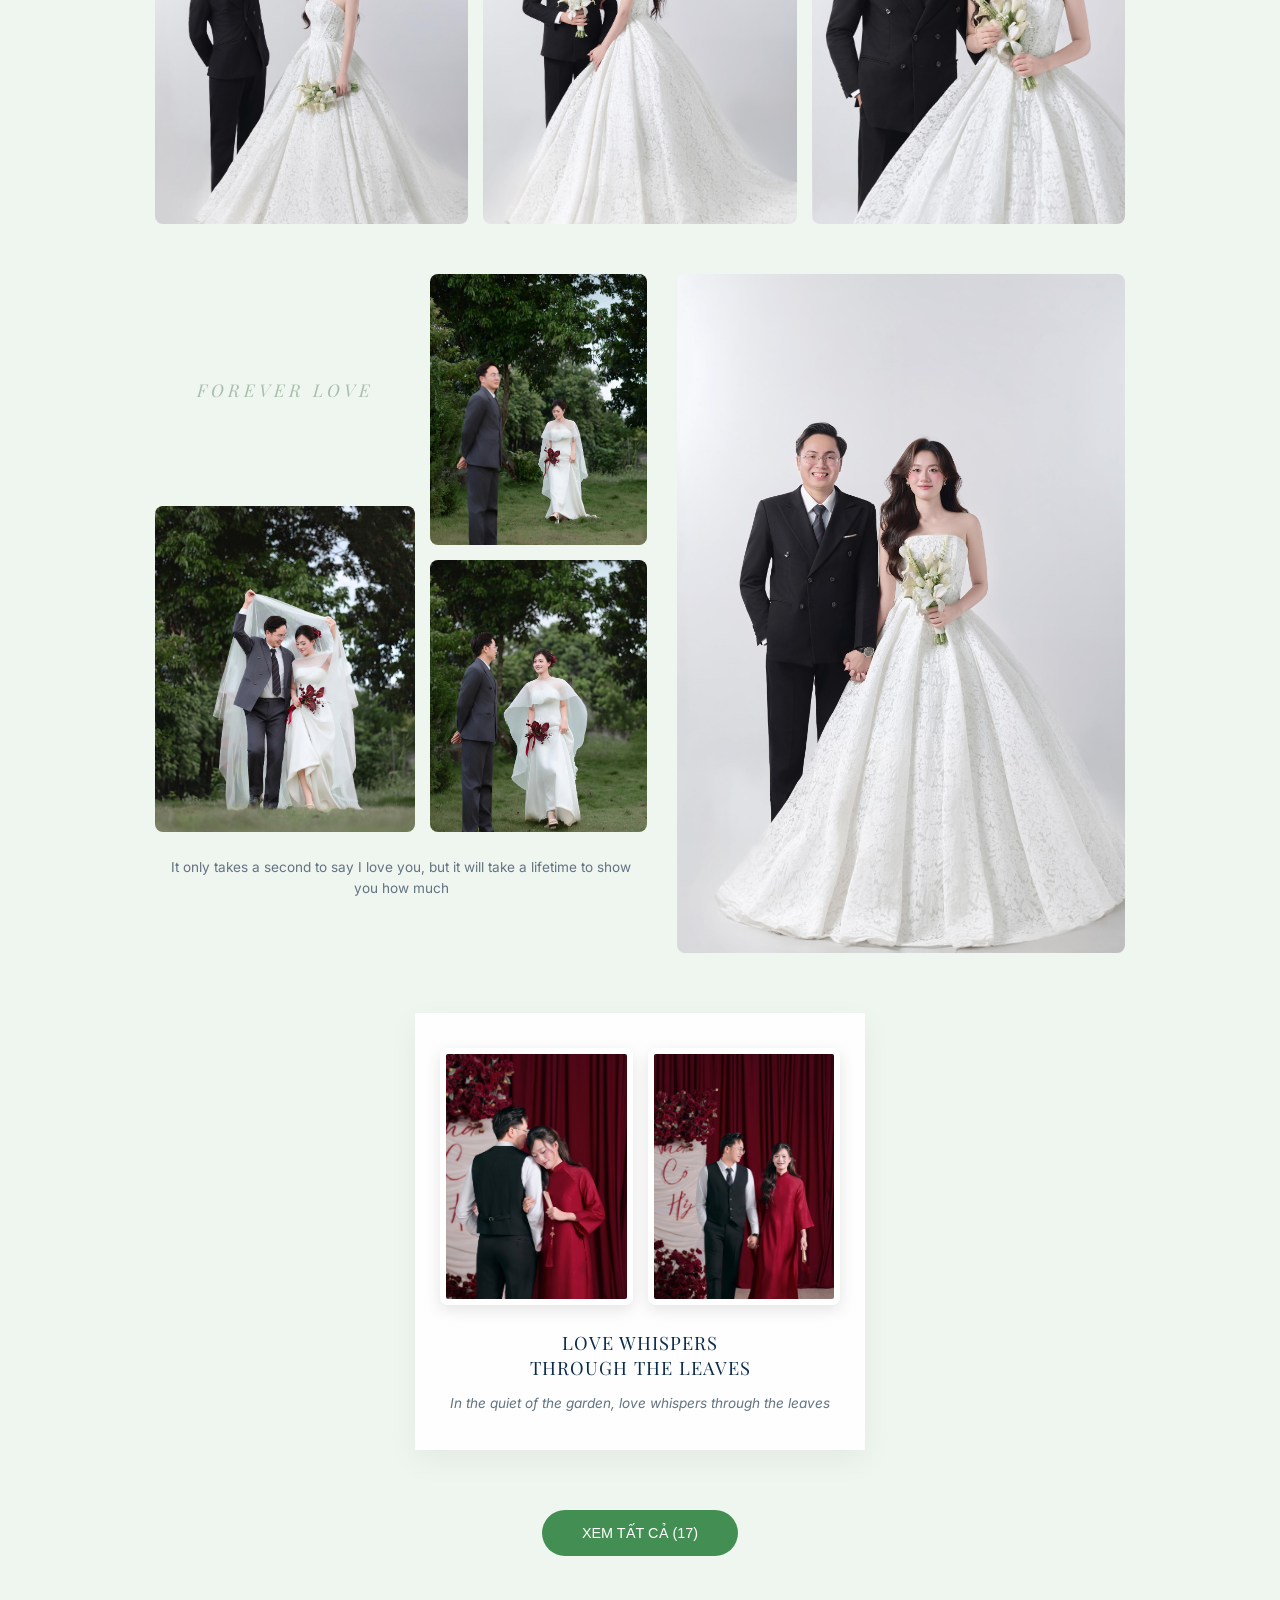
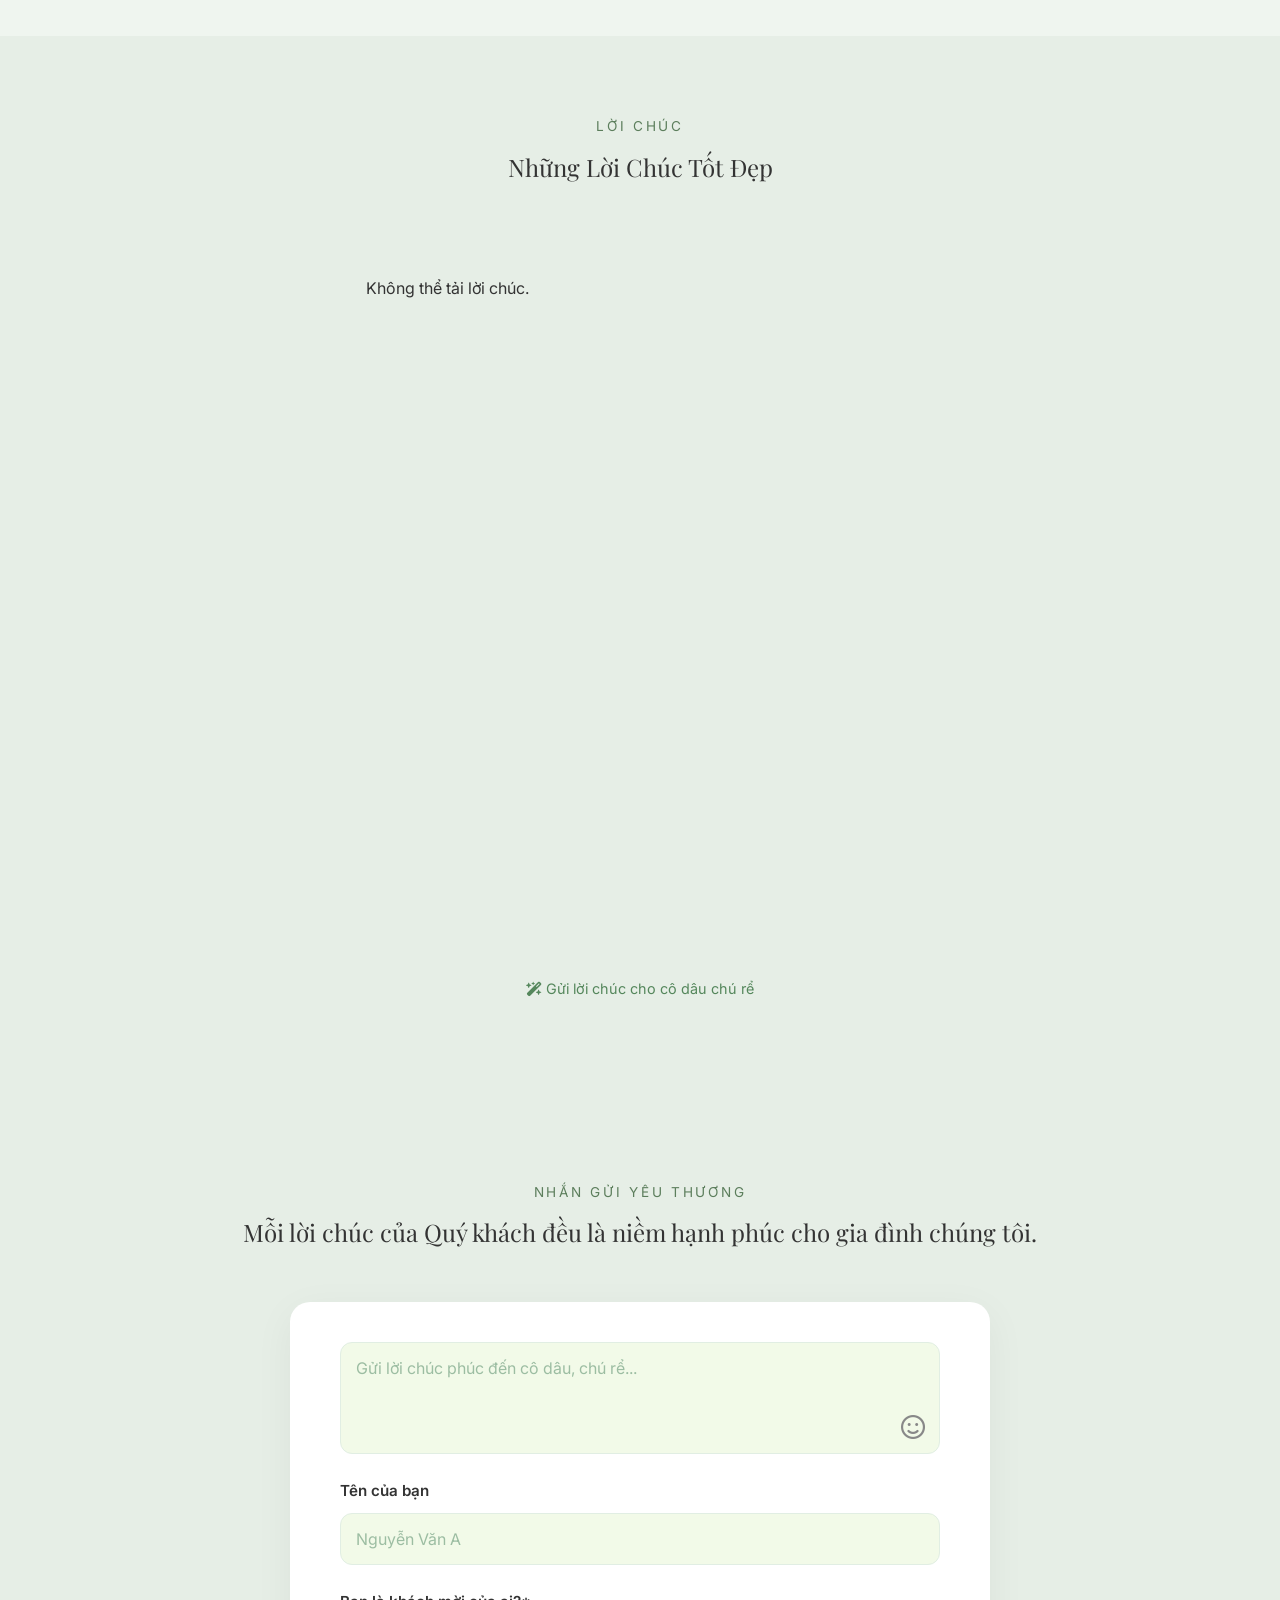
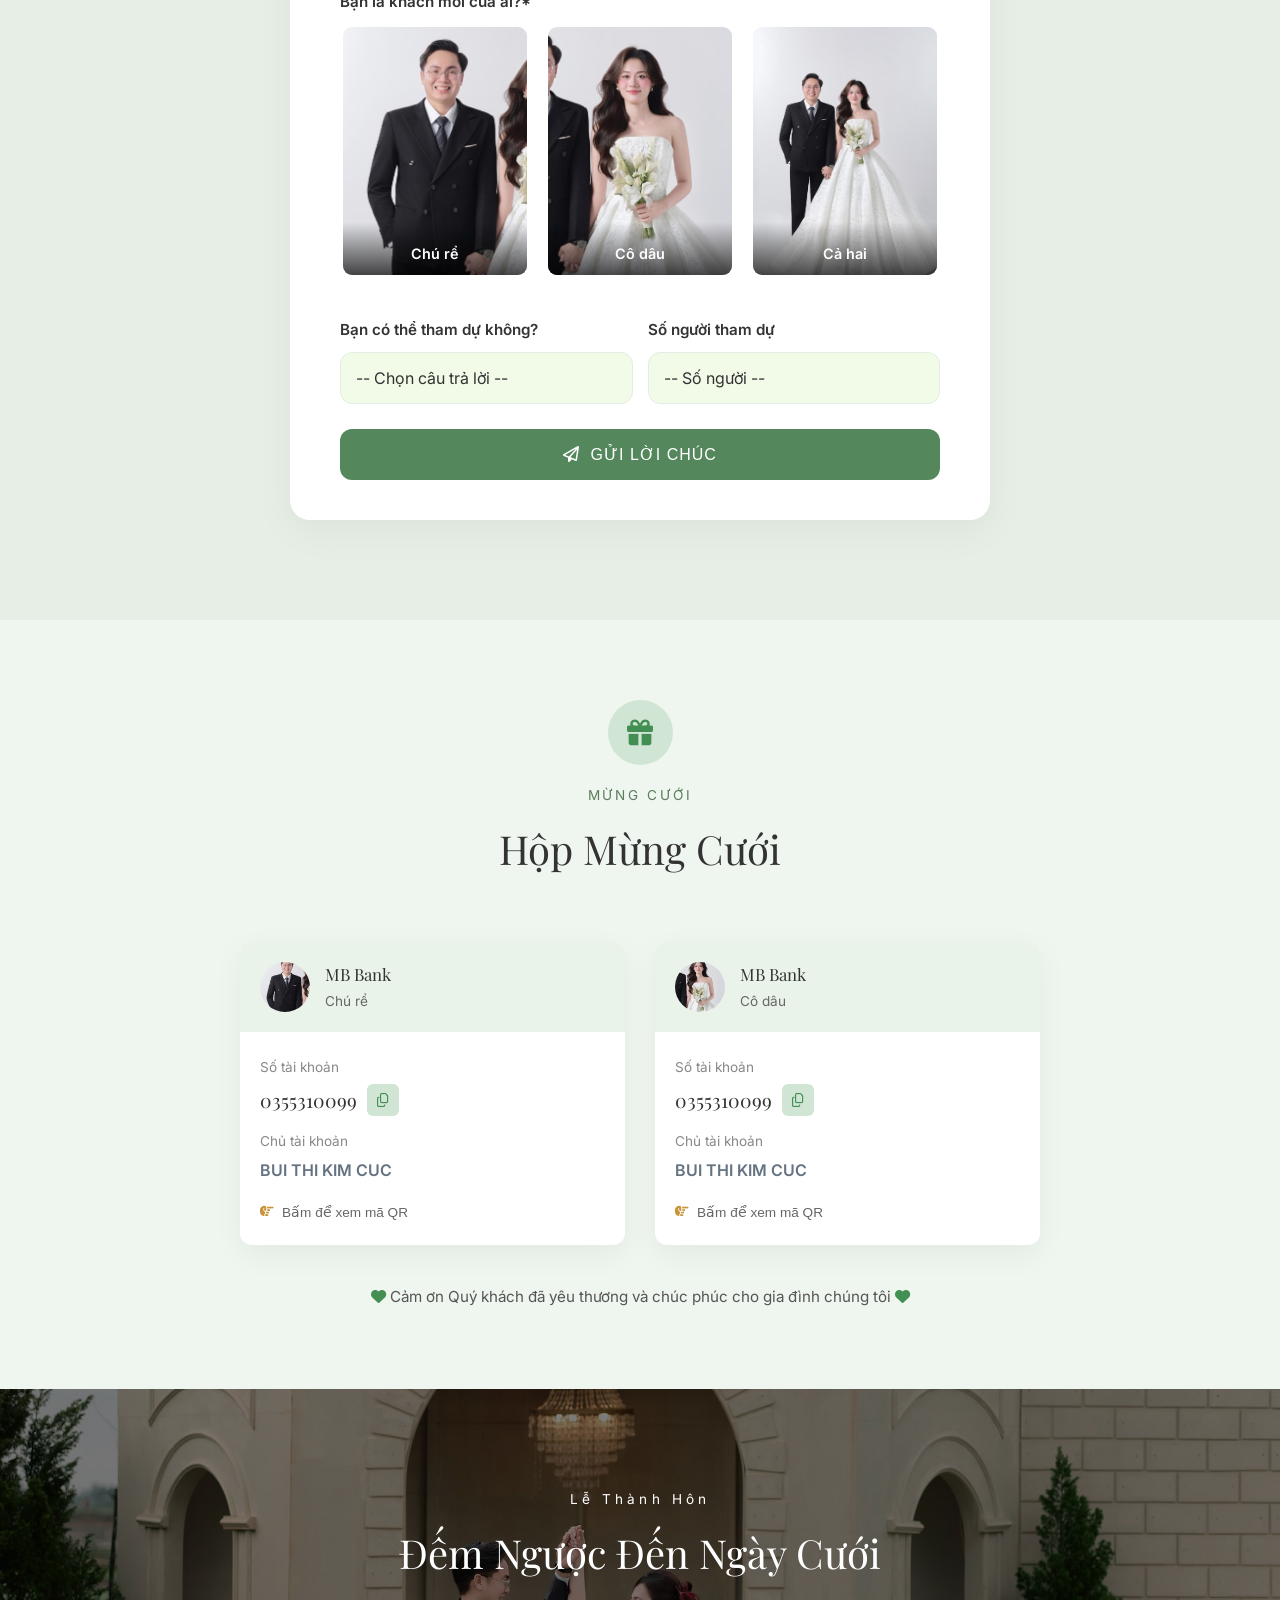
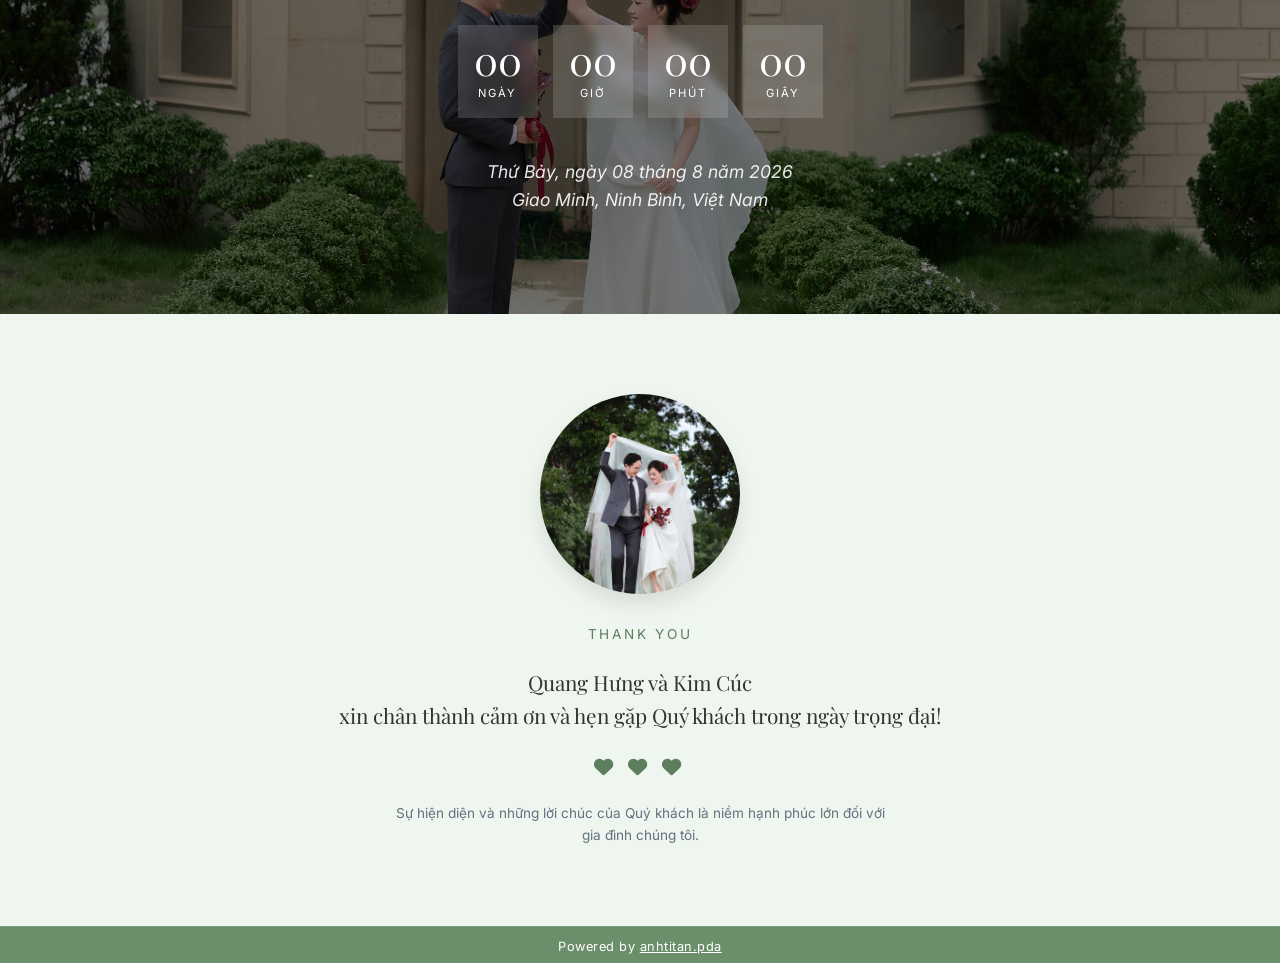
==== commit 9350d563: "update time le thanh hon" ====
--- a/index.html
+++ b/index.html
@@ -625,7 +625,7 @@
         style="background-image: url('./assets/images/wd/210715.jpg'); background-position: 40% 70%;">
         <div class="countdown-overlay"></div>
         <div class="container text-center countdown-content">
-            <p class="subtitle text-white">SAVE THE DATE</p>
+            <p class="subtitle text-white">Lễ Thành Hôn</p>
             <h2 class="title text-white">Đếm Ngược Đến Ngày Cưới</h2>
             <div class="countdown-timer" id="countdown">
                 <div class="time-box"><span id="days">00</span>
--- a/style.css
+++ b/style.css
@@ -1632,7 +1632,14 @@
     letter-spacing: 1px;
     border-radius: 12px;
     cursor: pointer;
-    transition: all 0.2s ease-in-out;
+    transition: transform 0.1s ease-in-out, opacity 0.1s ease-in-out;
+    touch-action: manipulation;
+    -webkit-tap-highlight-color: transparent;
+    user-select: none;
+}
+
+.send-btn i {
+    pointer-events: none;
 }
 
 .send-btn:active {
@@ -1904,12 +1911,17 @@
     display: flex;
     align-items: center;
     gap: 8px;
-    padding: 0;
+    padding: 10px;
+    margin: -10px;
     transition: 0.2s;
+    touch-action: manipulation;
+    -webkit-tap-highlight-color: transparent;
+    user-select: none;
 }
 
 .qr-btn i {
     color: #c99339;
+    pointer-events: none;
 }
 
 .qr-btn:hover {
@@ -1970,13 +1982,20 @@
     cursor: pointer;
     display: flex;
     align-items: center;
+    justify-content: center;
     gap: 8px;
-    padding: 0;
+    padding: 10px;
+    margin: -10px;
     transition: 0.2s;
+    margin-top: auto;
+    touch-action: manipulation;
+    -webkit-tap-highlight-color: transparent;
+    user-select: none;
 }
 
 .qr-back-btn i {
     color: #c99339;
+    pointer-events: none;
 }
 
 .qr-back-btn:hover {
